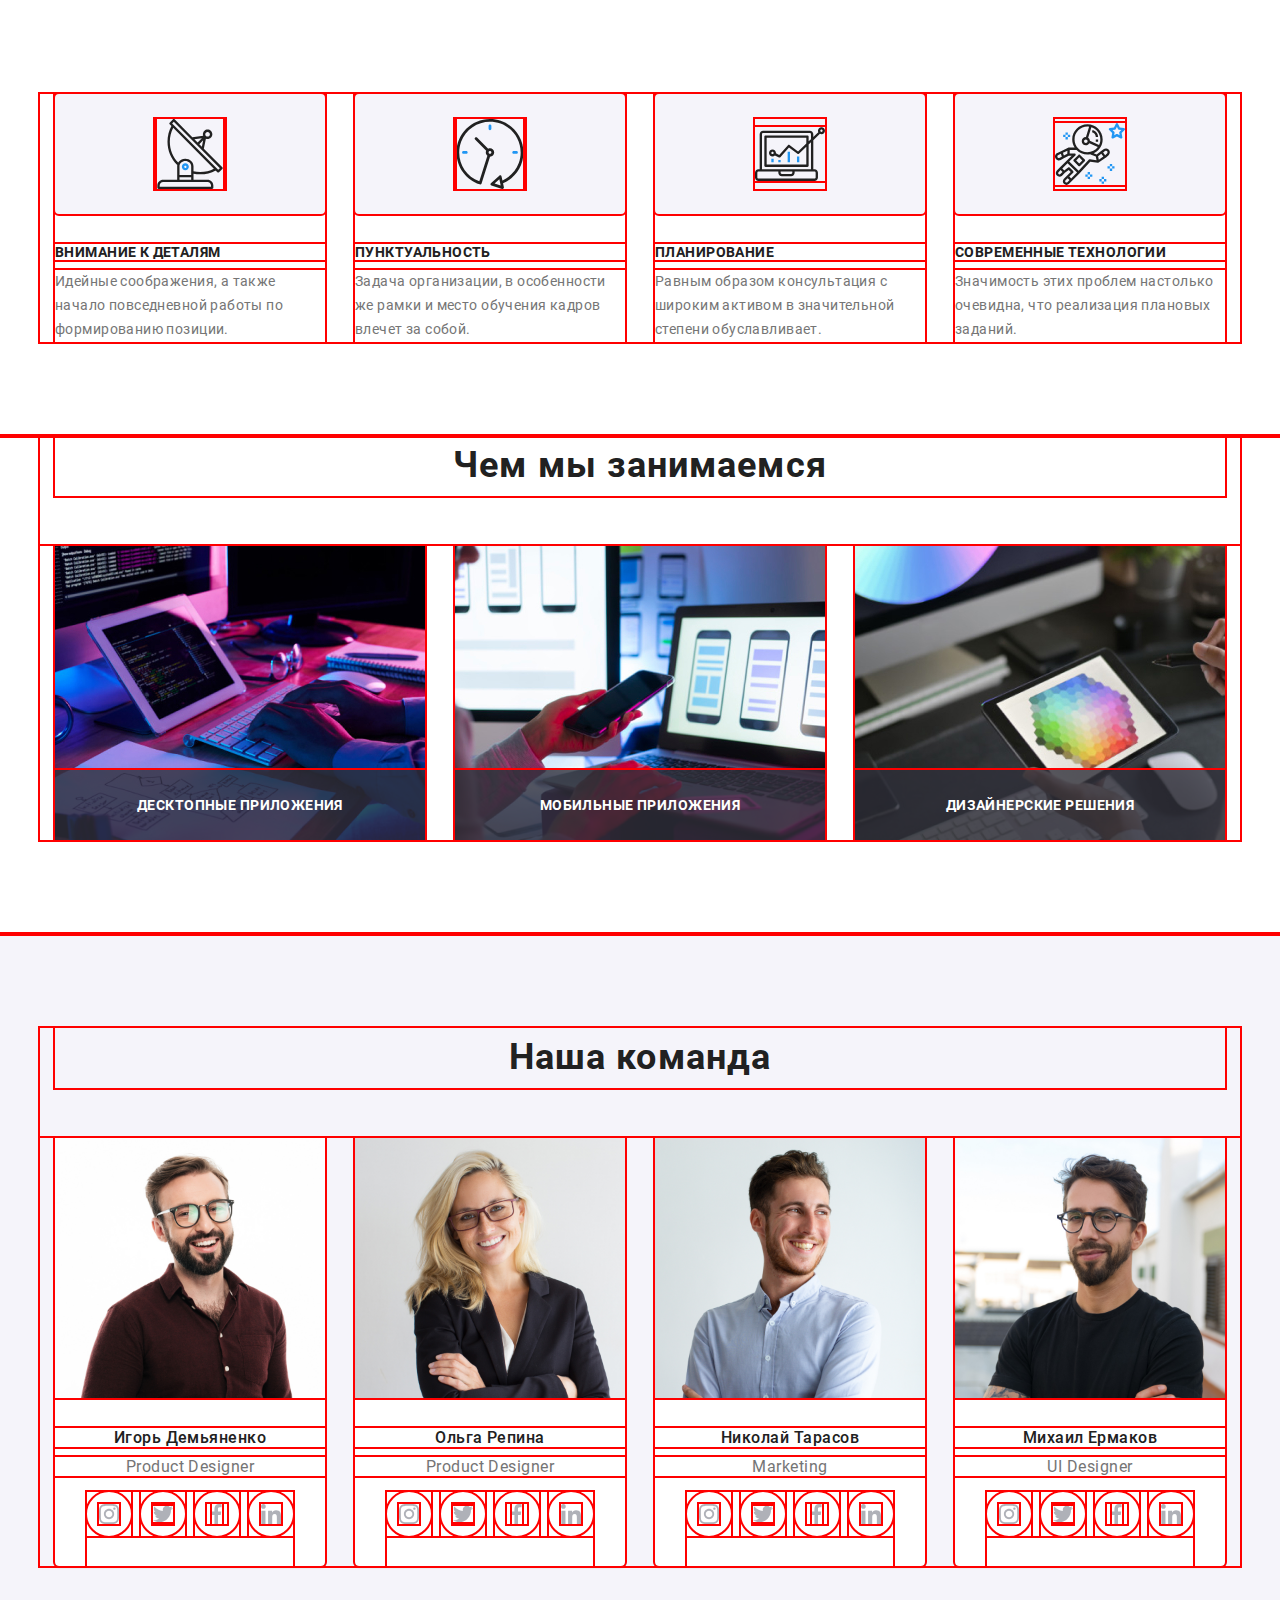
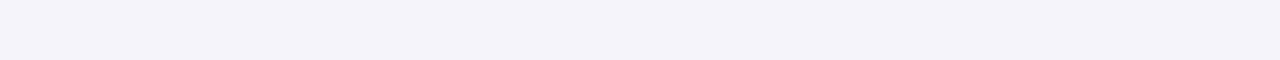
==== index.html @ 328d0f69 "Завершает секции team, special, work" ====
<!DOCTYPE html>
<html lang="ru">

<head>
    <meta charset="UTF-8">
    <meta name="viewport" content="width=device-width, initial-scale=1.0">
    <title>Студия</title>
    <link href="https://fonts.googleapis.com/css2?family=Raleway:wght@700&display=swap" rel="stylesheet">
    <link rel="stylesheet"
        href="https://cdnjs.cloudflare.com/ajax/libs/modern-normalize/1.0.0/modern-normalize.min.css">
    <link rel="stylesheet" href="./css/main.min.css">
</head>

<body>
    <!-- <header class="header">
        <div class="container header-container">
            <nav class="navigation">
                <a href="./index.html" class="logo"><span class="logo-accent">Web</span>Studio</a>
                <ul class="list menu">
                    <li class="menu-item"><a href="" class="link menu-link current">Студия</a></li>
                    <li class="menu-item"><a href="./portfolio.html" class="link menu-link">Портфолио</a></li>
                    <li class="menu-item"><a href="#contact" class="link menu-link">Контакты</a></li>
                </ul>
            </nav>

            <ul class="list contact-list">
                <li class="contact-item"><a href="mailto:info@devstudio.com" class="link mail-link"><svg
                            class="mail-icon">
                            <use href="./icons/sprite.svg#icon-e-mail"></use>
                        </svg>info@devstudio.com</a></li>
                <li class="contact-item"><a href="tel:+380961111111" class="link tel-link"><svg class="tel-icon">
                            <use href="./icons/sprite.svg#icon-tel"></use>
                        </svg>+38 096 111 11 11</a></li>
            </ul>
        </div>
    </header> -->

    <main>
        <!-- <section class="hero dark-bg ">
            <div class="container hero-content">
                <h1 class="title page-title">Эффективные решения для вашего бизнеса</h1>
                <button class="btn" data-modal-open>Заказать услугу</button>


            </div>
        </section> -->

        <section class="special-section">
            <div class="container">
                <h2 hidden>Особенности</h2>
                <ul class="list special-list">
                    <li class="special-item">
                        <div class="special-icons-link" href="" target="_blank" rel="noopener noreferer">
                            <svg class="special-icons-svg">
                                <use href="./icons/sprite.svg#icon-antenna"></use>
                            </svg>
                        </div>
                        <h3 class="title special-title">Внимание к деталям</h3>
                        <p>Идейные соображения, а также начало повседневной работы по формированию позиции.</p>
                    </li>
                    <li class="special-item">
                        <div class="special-icons-link" href="" target="_blank" rel="noopener noreferer">
                            <svg class="special-icons-svg">
                                <use href="./icons/sprite.svg#icon-clock"></use>
                            </svg>
                        </div>
                        <h3 class="title special-title">Пунктуальность</h3>
                        <p>Задача организации, в особенности же рамки и место обучения кадров влечет за собой.</p>
                    </li>
                    <li class="special-item">
                        <div class="special-icons-link" href="" target="_blank" rel="noopener noreferer">
                            <svg class="special-icons-svg">
                                <use href="./icons/sprite.svg#icon-diagram"></use>
                            </svg>
                        </div>
                        <h3 class="title special-title">Планирование</h3>
                        <p>Равным образом консультация с широким активом в значительной степени обуславливает.</p>
                    </li>
                    <li class="special-item">
                        <div class="special-icons-link" href="" target="_blank" rel="noopener noreferer">
                            <svg class="special-icons-svg">
                                <use href="./icons/sprite.svg#icon-astronaut"></use>
                            </svg>
                        </div>
                        <h3 class="title special-title">Современные технологии</h3>
                        <p>Значимость этих проблем настолько очевидна, что реализация плановых заданий.</p>
                    </li>
                </ul>
            </div>
        </section>
        <section class="section work-section no-padding">
            <div class="container">
                <h2 class="title section-title">Чем мы занимаемся</h2>
                <ul class="list work-list">

                    <li class="work-item">
                        <picture>
                            <source srcset="./img/img-1.jpg 1x, ./img/img-1@2x.jpg 2x" media="(min-width: 1200px)" />

                            <img src="./img/img-1.jpg" alt="" width="370">
                        </picture>

                        <div class="work-item-shadowbox">
                            <p class="work-item-shadowbox-title">Десктопные приложения</p>
                        </div>
                    </li>

                    <li class="work-item">
                        <picture>
                            <source srcset="./img/img-2.jpg 1x, ./img/img-2@2x.jpg 2x" media="(min-width: 1200px)" />

                            <img src="./img/img-2.jpg" alt="" width="370">
                        </picture>

                        <div class="work-item-shadowbox">
                            <p class="work-item-shadowbox-title">Мобильные приложения</p>
                        </div>
                    </li>
                    <li class="work-item">
                        <picture>
                            <source srcset="./img/img-3.jpg 1x, ./img/img-3@2x.jpg 2x" media="(min-width: 1200px)" />

                            <img src="./img/img-3.jpg" alt="" width="370">
                        </picture>
                        <div class="work-item-shadowbox">
                            <p class="work-item-shadowbox-title">Дизайнерские решения</p>
                        </div>
                    </li>
                </ul>
            </div>
        </section>

        <section class="team-section">
            <div class="container">
                <h2 class="title section-title">Наша команда</h2>
                <ul class="list team-list">
                    <li class="team-item">
                        <a href="">
                            <picture class="team-gallery">
                                <source srcset="./img/img-4.jpg 1x, ./img/img-4@2x.jpg 2x"
                                    media="(min-width: 1200px)" />
                                <source srcset="./img/tablet/img-4-tablet.jpg 1x, ./img/tablet/img-4-tablet@2x.jpg 2x"
                                    media="(min-width: 768px)" />
                                <source srcset="./img/mobile/img-4-mobile.jpg 1x, ./img/mobile/img-4-mobile@2x.jpg 2x"
                                    media="(min-width: 480px)" />
                                <img src="./img/img-4.jpg" alt="">
                            </picture>

                        </a>
                        <h3 class="item-title">Игорь Демьяненко</h3>
                        <p class="team-position" lang="en">Product Designer</p>
                        <div class="social-icons-block">
                            <ul class="list social-icons">
                                <li class="social-icons-item">
                                    <a class="social-icons-link" href="https://instagram.com/" target="_blank"
                                        rel="noopener noreferer" aria-label="Instagram">
                                        <svg class="social-icons-svg">
                                            <use href="./icons/sprite.svg#icon-instagram"></use>
                                        </svg>
                                    </a>
                                </li>
                                <li class="social-icons-item">
                                    <a class="social-icons-link" href="https://twitter.com/" target="_blank"
                                        rel="noopener noreferer" aria-label="Twitter">
                                        <svg class="social-icons-svg">
                                            <use href="./icons/sprite.svg#icon-twitter"></use>
                                        </svg>
                                    </a>
                                </li>
                                <li class="social-icons-item">
                                    <a class="social-icons-link" href="https://facebook.com/" target="_blank"
                                        rel="noopener noreferer" aria-label="Facebook">
                                        <svg class="social-icons-svg">
                                            <use href="./icons/sprite.svg#icon-vector"></use>
                                        </svg>
                                    </a>
                                </li>
                                <li class="social-icons-item">
                                    <a class="social-icons-link" href="https://linkedin.com/" target="_blank"
                                        rel="noopener noreferer" aria-label="Linkedin">
                                        <svg class="social-icons-svg">
                                            <use href="./icons/sprite.svg#icon-linkedin"></use>
                                        </svg>
                                    </a>
                                </li>
                            </ul>
                        </div>
                    </li>


                    <li class="team-item">
                        <a href="">
                            <picture class="team-gallery">
                                <source srcset="./img/img-5.jpg 1x, ./img/img-5@2x.jpg 2x"
                                    media="(min-width: 1200px)" />
                                <source srcset="./img/tablet/img-5-tablet.jpg 1x, ./img/tablet/img-5-tablet@2x.jpg 2x"
                                    media="(min-width: 768px)" />
                                <source srcset="./img/mobile/img-5-mobile.jpg 1x, ./img/mobile/img-5-mobile@2x.jpg 2x"
                                    media="(min-width: 480px)" />
                                <img src="./img/img-5.jpg" alt="">
                            </picture>
                        </a>
                        <h3 class="item-title">Ольга Репина</h3>
                        <p class="team-position" lang="en">Product Designer</p>
                        <div class="social-icons-block">
                            <ul class="list social-icons">
                                <li class="social-icons-item">
                                    <a class="social-icons-link" href="https://instagram.com/" target="_blank"
                                        rel="noopener noreferer" aria-label="Instagram">
                                        <svg class="social-icons-svg">
                                            <use href="./icons/sprite.svg#icon-instagram"></use>
                                        </svg>
                                    </a>
                                </li>
                                <li class="social-icons-item">
                                    <a class="social-icons-link" href="https://twitter.com/" target="_blank"
                                        rel="noopener noreferer" aria-label="Twitter">
                                        <svg class="social-icons-svg">
                                            <use href="./icons/sprite.svg#icon-twitter"></use>
                                        </svg>
                                    </a>
                                </li>
                                <li class="social-icons-item">
                                    <a class="social-icons-link" href="https://facebook.com/" target="_blank"
                                        rel="noopener noreferer" aria-label="Facebook">
                                        <svg class="social-icons-svg">
                                            <use href="./icons/sprite.svg#icon-vector"></use>
                                        </svg>
                                    </a>
                                </li>
                                <li class="social-icons-item">
                                    <a class="social-icons-link" href="https://linkedin.com/" target="_blank"
                                        rel="noopener noreferer" aria-label="Linkedin">
                                        <svg class="social-icons-svg">
                                            <use href="./icons/sprite.svg#icon-linkedin"></use>
                                        </svg>
                                    </a>
                                </li>
                            </ul>
                        </div>
                    </li>
                    <li class="team-item">
                        <a href="">
                            <picture class="team-gallery">
                                <source srcset="./img/img-6.jpg 1x, ./img/img-6@2x.jpg 2x"
                                    media="(min-width: 1200px)" />
                                <source srcset="./img/tablet/img-6-tablet.jpg 1x, ./img/tablet/img-6-tablet@2x.jpg 2x"
                                    media="(min-width: 768px)" />
                                <source srcset="./img/mobile/img-6-mobile.jpg 1x, ./img/mobile/img-6-mobile@2x.jpg 2x"
                                    media="(min-width: 480px)" />
                                <img src="./img/img-6.jpg" alt="">
                            </picture>
                        </a>
                        <h3 class="item-title">Николай Тарасов</h3>
                        <p class="team-position" lang="en">Marketing</p>
                        <div class="social-icons-block">
                            <ul class="list social-icons">
                                <li class="social-icons-item">
                                    <a class="social-icons-link" href="https://instagram.com/" target="_blank"
                                        rel="noopener noreferer" aria-label="Instagram">
                                        <svg class="social-icons-svg">
                                            <use href="./icons/sprite.svg#icon-instagram"></use>
                                        </svg>
                                    </a>
                                </li>
                                <li class="social-icons-item">
                                    <a class="social-icons-link" href="https://twitter.com/" target="_blank"
                                        rel="noopener noreferer" aria-label="Twitter">
                                        <svg class="social-icons-svg">
                                            <use href="./icons/sprite.svg#icon-twitter"></use>
                                        </svg>
                                    </a>
                                </li>
                                <li class="social-icons-item">
                                    <a class="social-icons-link" href="https://facebook.com/" target="_blank"
                                        rel="noopener noreferer" aria-label="Facebook">
                                        <svg class="social-icons-svg">
                                            <use href="./icons/sprite.svg#icon-vector"></use>
                                        </svg>
                                    </a>
                                </li>
                                <li class="social-icons-item">
                                    <a class="social-icons-link" href="https://linkedin.com/" target="_blank"
                                        rel="noopener noreferer" aria-label="Linkedin">
                                        <svg class="social-icons-svg">
                                            <use href="./icons/sprite.svg#icon-linkedin"></use>
                                        </svg>
                                    </a>
                                </li>
                            </ul>
                        </div>
                    </li>
                    <li class="team-item">
                        <a href="">
                            <picture class="team-gallery">
                                <source srcset="./img/img-7.jpg 1x, ./img/img-7@2x.jpg 2x"
                                    media="(min-width: 1200px)" />
                                <source srcset="./img/tablet/img-7-tablet.jpg 1x, ./img/tablet/img-7-tablet@2x.jpg 2x"
                                    media="(min-width: 768px)" />
                                <source srcset="./img/mobile/img-7-mobile.jpg 1x, ./img/mobile/img-7-mobile@2x.jpg 2x"
                                    media="(min-width: 480px)" />
                                <img src="./img/img-7.jpg" alt="">
                            </picture>
                        </a>
                        <h3 class="item-title">Михаил Ермаков</h3>
                        <p class="team-position" lang="en">UI Designer</p>
                        <div class="social-icons-block">
                            <ul class="list social-icons">
                                <li class="social-icons-item">
                                    <a class="social-icons-link" href="https://instagram.com/" target="_blank"
                                        rel="noopener noreferer" aria-label="Instagram">
                                        <svg class="social-icons-svg">
                                            <use href="./icons/sprite.svg#icon-instagram"></use>
                                        </svg>
                                    </a>
                                </li>
                                <li class="social-icons-item">
                                    <a class="social-icons-link" href="https://twitter.com/" target="_blank"
                                        rel="noopener noreferer" aria-label="Twitter">
                                        <svg class="social-icons-svg">
                                            <use href="./icons/sprite.svg#icon-twitter"></use>
                                        </svg>
                                    </a>
                                </li>
                                <li class="social-icons-item">
                                    <a class="social-icons-link" href="https://facebook.com/" target="_blank"
                                        rel="noopener noreferer" aria-label="Facebook">
                                        <svg class="social-icons-svg">
                                            <use href="./icons/sprite.svg#icon-vector"></use>
                                        </svg>
                                    </a>
                                </li>
                                <li class="social-icons-item">
                                    <a class="social-icons-link" href="https://linkedin.com/" target="_blank"
                                        rel="noopener noreferer" aria-label="Linkedin">
                                        <svg class="social-icons-svg">
                                            <use href="./icons/sprite.svg#icon-linkedin"></use>
                                        </svg>
                                    </a>
                                </li>
                            </ul>
                        </div>
                    </li>
                </ul>
            </div>
        </section>
        <!-- <section class="clients">
            <div class="container">
                <h2 class="title section-title">Постоянные клиенты</h2>
                <ul class="list clients-list">
                    <li class="clients-item">
                        <a class="clients-icons-link" href="" target="_blank" rel="noopener noreferer">
                            <svg class="clients-icons-svg" width="44px" hight="49px">
                                <use href="./icons/sprite.svg#icon-yaco"></use>
                            </svg>
                        </a>

                    </li>
                    <li class="clients-item">
                        <a class="clients-icons-link" href="" target="_blank" rel="noopener noreferer">
                            <svg class="clients-icons-svg" width="40px" hight="52px">
                                <use href="./icons/sprite.svg#icon-companytagline"></use>
                            </svg>
                        </a>
                    </li>
                    <li class="clients-item">
                        <a class="clients-icons-link" href="" target="_blank" rel="noopener noreferer">
                            <svg class="clients-icons-svg" width="41px" hight="42px">
                                <use href="./icons/sprite.svg#icon-company"></use>
                            </svg></a>
                    </li>
                    <li class="clients-item">
                        <a class="clients-icons-link" href="" target="_blank" rel="noopener noreferer">
                            <svg class="clients-icons-svg" width="80px" hight="42px">
                                <use href="./icons/sprite.svg#icon-foster"></use>
                            </svg></a>`
                    </li>
                    <li class="clients-item">
                        <a class="clients-icons-link" href="" target="_blank" rel="noopener noreferer">
                            <svg class="clients-icons-svg" width="59px" hight="47px">
                                <use href="./icons/sprite.svg#icon-brand"></use>
                            </svg></a>`
                    </li>
                    <li class="clients-item">
                        <a class="clients-icons-link" href="" target="_blank" rel="noopener noreferer">
                            <svg class="clients-icons-svg" width="88px" hight="45px">
                                <use href="./icons/sprite.svg#icon-tagline"></use>
                            </svg></a>`
                    </li>
                </ul>
            </div>
        </section> -->
    </main>
    <!-- <footer class="dark-bg footer">
        <div class="container footer-container">
            <div class="footer-widget">
                <a href="./index.html" class="logo footer-logo"><span class="logo-accent">Web</span>Studio</a>
                <address id="contact">
                    <p class="address">г. Киев, пр-т Леси Украинки, 26</p>
                    <ul class="list footer-contact">
                        <li class="footer-contact-item"><a href="mailto:info@devstudio.com"
                                class="link mail-link">info@devstudio.com</a>
                        </li>
                        <li class="footer-contact-item"><a href="tel:+380961111111" class="link tel-link">+38 096 111 11
                                11</a>
                        </li>
                    </ul>

                </address>
            </div>
            <div class="footer-widget">
                <b class="join">присоединяйтесь</b>
                <ul class="list social-icons-footer">
                    <li class="social-icons-item">
                        <a class="social-icons-link-footer" href="https://instagram.com/" target="_blank"
                            rel="noopener noreferer" aria-label="Instagram">
                            <svg class="social-icons-svg-footer">
                                <use href="./icons/sprite.svg#icon-instagram"></use>
                            </svg>
                        </a>
                    </li>
                    <li class="social-icons-item">
                        <a class="social-icons-link-footer" href="https://twitter.com/" target="_blank"
                            rel="noopener noreferer" aria-label="Twitter">
                            <svg class="social-icons-svg-footer">
                                <use href="./icons/sprite.svg#icon-twitter"></use>
                            </svg>
                        </a>
                    </li>
                    <li class="social-icons-item">
                        <a class="social-icons-link-footer" href="https://facebook.com/" target="_blank"
                            rel="noopener noreferer" aria-label="Facebook">
                            <svg class="social-icons-svg-footer">
                                <use href="./icons/sprite.svg#icon-vector"></use>
                            </svg>
                        </a>
                    </li>
                    <li class="social-icons-item">
                        <a class="social-icons-link-footer" href="https://linkedin.com/" target="_blank"
                            rel="noopener noreferer" aria-label="Linkedin">
                            <svg class="social-icons-svg-footer">
                                <use href="./icons/sprite.svg#icon-linkedin"></use>
                            </svg>
                        </a>
                    </li>
                </ul>

            </div>
            <div class="footer-widget">

                <b class="join">ПОДПИШИТЕСЬ НА РАССЫЛКУ</b>

                <div class="wrap-form">
                    <form action="#" class="form-footer">
                        <input type="email" name="email" placeholder="E-mail" id="" class="input-footer">
                    </form>
                    <button class="button-footer">Подписаться
                    </button>
                </div>

            </div>
        </div>
    </footer> -->
    <!-- <div class="backdrop is-hidden" data-modal>
        <div class="modal-box">

            <button class="btn-close" data-modal-close>
                <svg class="modal-icon-svg">
                    <use href="./icons/sprite.svg#icon-close-black-18dp"></use>
                </svg>
            </button>

            <h3 class="modal-title">Оставьте свои данные, мы вам перезвоним</h3>
            <form action="">
                <div class="modal-input-group">
                    <label for="input-name">Имя</label>
                    <input id="input-name" name="name" type="text">
                    <div class="modal-input-ico">
                        <svg width="12" height="12">
                            <use href="./icons/sprite.svg#icon-user"></use>
                        </svg>
                    </div>
                </div>
                <div class="modal-input-group">
                    <label for="input-phone">Телефон</label>
                    <input id="input-phone" name="phone" type="text">
                    <div class="modal-input-ico">
                        <svg width="14" height="13">
                            <use href="./icons/sprite.svg#icon-phone"></use>
                        </svg>
                    </div>
                </div>
                <div class="modal-input-group">
                    <label for="input-mail">Почта</label>
                    <input id="input-mail" name="mail" type="text">
                    <div class="modal-input-ico">
                        <svg width="16" height="12">
                            <use href="./icons/sprite.svg#icon-email"></use>
                        </svg>
                    </div>
                </div>
                <div class="modal-input-group">
                    <label for="input-comment">Комментарий</label>
                    <textarea id="input-comment" name="comment" placeholder="Введите текст"></textarea>
                </div>

                <div class="modal-agree">
                    <input id="input-agree" name="agree" type="checkbox">
                    <label for="input-agree">Соглашаюсь с рассылкой и принимаю <a href="">Условия договора</a></label>
                </div>
                <button class="modal-btn-send">Отправить</button>
            </form>

        </div>
    </div> -->
    <script src="./js/modal.js"></script>
</body>

</html>
---- css/main.min.css ----
@font-face{font-family:"Roboto";font-style:normal;font-weight:400;src:url("../fonts/Roboto/roboto-v20-latin_cyrillic-regular.eot");src:local("Roboto"),local("Roboto-Regular"),url("../fonts/Roboto/roboto-v20-latin_cyrillic-regular.eot?#iefix") format("embedded-opentype"),url("../fonts/Roboto/roboto-v20-latin_cyrillic-regular.woff2") format("woff2"),url("../fonts/Roboto/roboto-v20-latin_cyrillic-regular.woff") format("woff"),url("../fonts/Roboto/roboto-v20-latin_cyrillic-regular.ttf") format("truetype"),url("../fonts/Roboto/roboto-v20-latin_cyrillic-regular.svg#Roboto") format("svg")}@font-face{font-family:"Roboto";font-style:normal;font-weight:500;src:url("../fonts/Roboto/roboto-v20-latin_cyrillic-500.eot");src:local("Roboto Medium"),local("Roboto-Medium"),url("../fonts/Roboto/roboto-v20-latin_cyrillic-500.eot?#iefix") format("embedded-opentype"),url("../fonts/Roboto/roboto-v20-latin_cyrillic-500.woff2") format("woff2"),url("../fonts/Roboto/roboto-v20-latin_cyrillic-500.woff") format("woff"),url("../fonts/Roboto/roboto-v20-latin_cyrillic-500.ttf") format("truetype"),url("../fonts/Roboto/roboto-v20-latin_cyrillic-500.svg#Roboto") format("svg")}@font-face{font-family:"Roboto";font-style:normal;font-weight:700;src:url("../fonts/Roboto/roboto-v20-latin_cyrillic-700.eot");src:local("Roboto Bold"),local("Roboto-Bold"),url("../fonts/Roboto/roboto-v20-latin_cyrillic-700.eot?#iefix") format("embedded-opentype"),url("../fonts/Roboto/roboto-v20-latin_cyrillic-700.woff2") format("woff2"),url("../fonts/Roboto/roboto-v20-latin_cyrillic-700.woff") format("woff"),url("../fonts/Roboto/roboto-v20-latin_cyrillic-700.ttf") format("truetype"),url("../fonts/Roboto/roboto-v20-latin_cyrillic-700.svg#Roboto") format("svg")}@font-face{font-family:"Roboto";font-style:normal;font-weight:900;src:url("../fonts/Roboto/roboto-v20-latin_cyrillic-900.eot");src:local("Roboto Black"),local("Roboto-Black"),url("../fonts/Roboto/roboto-v20-latin_cyrillic-900.eot?#iefix") format("embedded-opentype"),url("../fonts/Roboto/roboto-v20-latin_cyrillic-900.woff2") format("woff2"),url("../fonts/Roboto/roboto-v20-latin_cyrillic-900.woff") format("woff"),url("../fonts/Roboto/roboto-v20-latin_cyrillic-900.ttf") format("truetype"),url("../fonts/Roboto/roboto-v20-latin_cyrillic-900.svg#Roboto") format("svg")}html{box-sizing:border-box}*,::before,::after{box-sizing:inherit;outline:2px solid red}body{font-family:"Roboto", sans-serif;font-size:14px;font-weight:400;line-height:1.714;letter-spacing:.03em;color:#757575}h1,h2,h3,p{margin-top:0;margin-bottom:0}img{display:block;max-width:100%;height:auto}address{font-style:normal}.container{width:100%;padding-left:15px;padding-right:15px;margin-left:auto;margin-right:auto}@media (min-width: 480px){.container{width:480px}}@media (min-width: 768px){.container{width:768px}}@media (min-width: 1200px){.container{width:1200px}}.title{font-family:inherit;color:#212121}.page-title{margin-bottom:30px;font-size:44px;font-weight:900;line-height:1.363;letter-spacing:.06em;text-transform:uppercase}.item-title{margin-bottom:10px;font-size:16px;font-weight:500;line-height:1.187;letter-spacing:.03em;color:#212121}.list{list-style:none;padding:0;margin:0}.link{color:inherit;text-decoration:none}.link:hover,.link:focus{transition:cubic-bezier(0.4, 0, 0.2, 1);transition-duration:250ms;color:#2196f3}.btn{display:inline-block;background-color:#2196f3;border-radius:4px;padding:10px 34px;min-width:200px;text-align:center;border:1px solid transparent;font-family:inherit;font-size:16px;font-weight:700;line-height:1.875;letter-spacing:.06em;align-items:center;color:#212121}.menu{display:flex;margin-left:93px}.menu-item:not(:last-child){margin-right:50px}.menu-link{display:block;padding-top:32px;padding-bottom:32px;font-size:14px;font-weight:500;line-height:1.142;letter-spacing:.02em;color:#212121}.current{color:#2196f3;position:relative}.current::after{content:"";display:block;width:100%;height:4px;border-radius:2px;background-color:#2196f3;position:absolute;margin-left:auto;margin-right:auto;bottom:0}.logo{font-family:"Raleway", sans-serif;font-size:26px;font-weight:700;line-height:1.192;letter-spacing:.03em;color:#212121;text-decoration:none}.logo-accent{color:#2196f3}.social-icons{display:flex;justify-content:center}.social-icons-block{margin-right:122px;margin-left:122px;padding-bottom:24px}@media (min-width: 768px){.social-icons-block{margin-right:74px;margin-left:74px}}@media (min-width: 1200px){.social-icons-block{margin-right:32px;margin-left:32px;padding-bottom:30px}}.social-icons-item:not(:last-child){margin-right:10px}.social-icons-link{display:flex;justify-content:center;align-items:center;width:44px;height:44px;background-color:#fff;border-radius:50%}.social-icons-svg{width:20px;height:20px;fill:#afb1b8}.social-icons-link:hover,.social-icons-link:focus{transition:cubic-bezier(0.4, 0, 0.2, 1);transition-duration:250ms;background-color:#2196f3}.social-icons-link:hover .social-icons-svg,.social-icons-link:focus .social-icons-svg{transition:cubic-bezier(0.4, 0, 0.2, 1);transition-duration:250ms;fill:#fff}.contact-list{display:flex}.contact-item:not(:last-child){margin-right:50px}.mail-link,.tel-link{font-size:14px;font-weight:500;line-height:1.142;letter-spacing:.02em}.mail-icon{display:inline-flex;justify-content:center;align-items:center;margin-right:10px;margin-top:auto;margin-bottom:auto;width:16px;height:12px;fill:#757575}.tel-icon{display:inline-flex;justify-content:center;align-items:center;margin-right:10px;margin-top:auto;margin-bottom:auto;width:10px;height:16px;fill:#757575}.contact-item:hover,.contact-item:focus{transition:cubic-bezier(0.4, 0, 0.2, 1);transition-duration:250ms;fill:#2196f3}.contact-item:hover .mail-icon,.contact-item:focus .mail-icon{transition:cubic-bezier(0.4, 0, 0.2, 1);transition-duration:250ms;fill:#2196f3}.contact-item:hover .tel-icon,.contact-item:focus .tel-icon{transition:cubic-bezier(0.4, 0, 0.2, 1);transition-duration:250ms;fill:#2196f3}section{padding-top:60px;padding-bottom:60px}@media (min-width: 1200px){section{padding-top:94px;padding-bottom:94px}}.section.no-padding{padding-top:0}.section-title{margin-bottom:30px;font-size:28px;font-weight:700;line-height:1.178;letter-spacing:.03em;text-align:center}@media (min-width: 1200px){.section-title{margin-bottom:50px;font-size:36px;font-weight:700;line-height:1.666;letter-spacing:.03em;text-align:center}}.header-container{display:flex;justify-content:flex-start;align-items:center}.navigation{display:flex;align-items:center;margin-right:auto}.hero{padding-top:200px;padding-bottom:200px;background-image:linear-gradient(to right, rgba(47,48,58,0.4), rgba(47,48,58,0.4)),url(../img/hero.jpg);background-repeat:no-repeat;background-size:cover;background-position:center}.hero-content{max-width:696px;text-align:center}@media screen and (max-width: 1199px) and (min-width: 768px){.special-list{display:flex;flex-wrap:wrap;margin-right:-30px;margin-top:-30px}}@media (min-width: 1200px){.special-list{display:flex;justify-content:center}}@media screen and (max-width: 1199px){.special-item:not(:last-child){margin-bottom:30px}}@media (min-width: 1200px){.special-item:not(:last-child){margin-right:30px}}@media screen and (max-width: 1199px) and (min-width: 768px){.special-item{width:calc((100% - 60px) / 2);margin-right:30px;margin-bottom:30px}.special-item:nth-child(2n){margin-right:0}.special-item:nth-last-child(-n+2){margin-bottom:0}}@media (min-width: 1200px){.special-item{width:270px}}.special-title{margin-bottom:10px;font-size:14px;font-weight:700;line-height:1.142;letter-spacing:.03em;text-transform:uppercase}@media (max-width: 767px){.special-title{text-align:center}}.special-icons-link{display:inline-flex;justify-content:center;align-items:center;width:100%;height:120px;border-radius:4px;border:1px solid transparent;background-color:#f5f4fa;margin-bottom:30px}@media (min-width: 1200px){.special-icons-link{display:flex;justify-content:center;align-items:center;width:270px}}.special-icons-svg{width:70px;height:70px;fill:#afb1b8}@media (min-width: 1200px){.special-icons-svg{width:70px;height:70px}}.work-section{display:none}@media (min-width: 1200px){.work-section{display:block}}.work-list{display:flex;margin-right:-15px;margin-left:-15px}.work-item{flex-basis:calc((100% - 15px) / 3);margin-right:15px;margin-left:15px;position:relative}.work-item-shadowbox{position:absolute;bottom:0;left:0;width:370px;height:70px;background-color:rgba(47,48,58,0.8);display:flex;justify-content:center;align-items:center}.work-item-shadowbox-title{position:absolute;left:0;bottom:0;width:100%;font-size:14px;font-weight:700;line-height:1.142;letter-spacing:.03em;text-transform:uppercase;text-align:center;color:#fff;margin:0;padding:0;padding-top:27px;padding-bottom:27px}.team-section{background-color:#f5f4fa}@media screen and (max-width: 1199px) and (min-width: 768px){.team-list{display:flex;flex-wrap:wrap;margin-right:-30px;margin-top:-30px}}@media (min-width: 1200px){.team-list{display:flex;margin-right:-15px;margin-left:-15px}}.team-item{text-align:center;background-color:#fff;box-shadow:0px 1px 3px rgba(0,0,0,0.12),0px 1px 1px rgba(0,0,0,0.14),0px 2px 1px rgba(0,0,0,0.2);border-radius:0px 0px 4px 4px}@media screen and (max-width: 1199px) and (min-width: 768px){.team-item{width:calc((100% - 60px) / 2);margin-right:30px;margin-bottom:30px}}@media (min-width: 1200px){.team-item{flex-basis:calc((100% - 15px) / 4);margin-right:15px;margin-left:15px}.team-item .team-item:not(:last-child){margin-bottom:30px}}@media screen and (max-width: 1199px) and (min-width: 768px){.team-item:nth-child(n+3){margin-bottom:0}}.team-gallery{display:block;text-align:center;width:100%;margin-bottom:30px}.team-position{margin-bottom:16px;font-size:16px;font-weight:400;line-height:1.187;letter-spacing:.03em;color:#757575}.clients-list{display:flex;flex-wrap:wrap;margin-right:-30px;margin-top:-30px}.clients-icons-link{display:flex;justify-content:center;align-items:center;width:170px;height:90px;background-color:#fff;border:1px solid #afb1b8}.clients-item{flex-basis:calc(100% / 6 - 30px);margin-right:30px;margin-top:30px}.clients-icons-svg{fill:#afb1b8}.clients-icons-link:hover,.clients-icons-link:focus{transition:cubic-bezier(0.4, 0, 0.2, 1);transition-duration:250ms;border:1px solid #2196f3}.clients-icons-link:hover .clients-icons-svg,.clients-icons-link:focus .clients-icons-svg{transition:cubic-bezier(0.4, 0, 0.2, 1);transition-duration:250ms;fill:#2196f3}.footer{padding-top:60px;padding-bottom:60px}.footer-container{display:flex;align-items:baseline;justify-content:space-between}.footer-widget{width:calc((50% - 45px) / 2)}.footer-widget:last-child{width:calc(50% - 15px)}.footer-logo{display:block;margin-bottom:20px}.address{margin:0;margin-bottom:9px}.footer-contact .footer-contact-item:not(:last-child){margin-bottom:9px}.join{display:block;margin-bottom:20px;font-size:14px;font-weight:700;line-height:1.142;letter-spacing:.03em;text-transform:uppercase;color:#fff}.social-icons-footer{display:flex}.social-icons-link-footer{display:flex;justify-content:center;align-items:center;width:44px;height:44px;background:rgba(255,255,255,0.1);border-radius:50%}.social-icons-link-footer:hover,.social-icons-link-footer:focus{transition:cubic-bezier(0.4, 0, 0.2, 1);transition-duration:250ms;background-color:#2196f3}.social-icons-svg-footer{width:20px;height:20px;fill:#fff}.dark-bg{background-color:#2f303a;color:#fff}.dark-bg .page-title,.dark-bg .btn,.dark-bg .logo{color:#fff}.dark-bg .mail-link,.dark-bg .tel-link{font-weight:400;color:rgba(255,255,255,0.6)}.wrap-form{display:flex;align-items:center}.form-footer{display:block;margin-right:12px}.input-footer{width:358px;height:50px;border:1px solid rgba(255,255,255,0.3);background-color:#2f303a;border-radius:4px;padding-left:16px;color:rgba(255,255,255,0.6);outline:none}.button-footer{display:inline-flex;align-items:center;cursor:pointer;height:50px;padding-left:30px;padding-right:30px;background:#2196f3;border:0;box-shadow:0px 4px 4px rgba(0,0,0,0.15);border-radius:4px;color:#fff;font-size:16px;font-weight:700;line-height:1.875;letter-spacing:.006em;text-align:center;outline:none}.button-footer::after{content:"";display:inline-block;width:24px;height:24px;margin-left:10px;margin-right:0;background-image:url(../icons/gitignore.svg);background-size:contain;background-repeat:no-repeat}.backdrop{position:fixed;top:0;left:0;right:0;bottom:0;width:100%;height:100%;z-index:70;background-color:rgba(0,0,0,0.2);opacity:1;transition:all 250ms cubic-bezier(0.4, 0, 0.2, 1)}.backdrop.is-hidden{visibility:hidden;opacity:0;pointer-events:none}.backdrop.is-hidden .modal-box{transform:translate(-50%, 0) scale(0.2, 0.25)}.modal-box{position:relative;top:50%;left:50%;width:528px;height:581px;padding:40px;border-radius:4px;transform:translate(-50%, -50%);background-color:#fff;z-index:50;box-shadow:0px 1px 3px rgba(0,0,0,0.12),0px 1px 1px rgba(0,0,0,0.14),0px 2px 1px rgba(0,0,0,0.2);transform:translate(-50%, -50%) scale(1, 1);transition:all 250ms cubic-bezier(0.4, 0, 0.2, 1)}.btn-close{display:flex;justify-content:center;align-items:center;position:absolute;top:8px;right:8px;width:30px;height:30px;border:1px solid rgba(0,0,0,0.1);box-sizing:border-box;background-color:#fff;border-radius:50%;padding:0;align-items:center}.modal-icon-svg{width:18px;height:18px;transition:all 250ms cubic-bezier(0.4, 0, 0.2, 1)}.btn-close:hover .modal-icon-svg,.btn-close:focus s.modal-icon-svgvg{fill:#2196f3}.modal-title{margin-top:0;margin-bottom:12px;color:#212121;font-size:20px;font-weight:700;line-height:1.15;letter-spacing:.03em;text-align:center}.modal-input-group{position:relative;margin-bottom:10px}.modal-input-group label{display:block;color:#757575;font-size:12px;font-weight:400;line-height:1.15;letter-spacing:.01em}.modal-input-group input,.modal-input-group textarea{width:100%;border:1px solid rgba(33,33,33,0.2);border-radius:4px;color:rgba(117,117,117,0.5);transition:all 250ms cubic-bezier(0.4, 0, 0.2, 1)}.modal-input-group input{height:40px;padding-left:42px}.modal-input-group textarea{min-width:100%;max-width:100%;min-height:120px;padding:12px 16px;color:rgba(117,117,117,0.5);font-size:14px;font-weight:400;line-height:1.142;letter-spacing:.01em;resize:none}.modal-input-group input:hover,.modal-input-group input:focus,.modal-input-group textarea:hover,.modal-input-group textarea:focus{outline:#2196f3 auto 1px;border:1px solid #2196f3}.modal-input-group input:hover+.modal-input-ico svg,.modal-input-group input:focus+.modal-input-ico svg{fill:#2196f3}.modal-input-group textarea::placeholder{color:rgba(117,117,117,0.5);font-size:14px;font-weight:400;line-height:1.142;letter-spacing:.01em}.modal-input-ico{position:absolute;top:25px;left:15px;display:flex;justify-content:center;align-items:center;width:18px;height:18px}.modal-input-ico svg{transition:cubic-bezier(0.4, 0, 0.2, 1);transition-duration:250ms}.modal-agree{display:flex;justify-content:center;align-items:center;margin-bottom:30px;color:#757575;font-size:14px;font-weight:400;line-height:1.71;letter-spacing:.03em}.modal-agree a{color:#2196f3;text-decoration:underline}.modal-agree input[type="checkbox"]{opacity:0;position:absolute;width:1px;height:1px;margin:-1px;border:0;padding:0;clip:rect(0 0 0 0);overflow:hidden}.modal-agree label{display:flex;justify-content:center;align-items:center}.modal-agree label::before{content:"";width:16px;height:15px;margin-right:10px}.modal-agree input[type="checkbox"]+label::before{background:url("../icons/checked.svg")}.modal-agree input[type="checkbox"]:checked+label::before{background-image:url("../icons/checkedbox.svg");background-color:#2196f3;border-radius:2px;background-position:center;background-repeat:no-repeat}.modal-btn-send{display:block;width:200px;margin:0 auto;padding:10px 0;background:#2196f3;border:1px solid transparent;box-shadow:0px 4px 4px rgba(0,0,0,0.15);border-radius:4px;font-size:16px;font-weight:700;line-height:1.875;letter-spacing:.06em;color:#ffffff;transition:cubic-bezier(0.4, 0, 0.2, 1);transition-duration:250ms}.modal-btn-send:hover,.modal-btn-send:focus{background:#188ce8;outline:none;filter:drop-shadow(0px 4px 4px rgba(0,0,0,0.25))}
/*# sourceMappingURL=main.min.css.map */
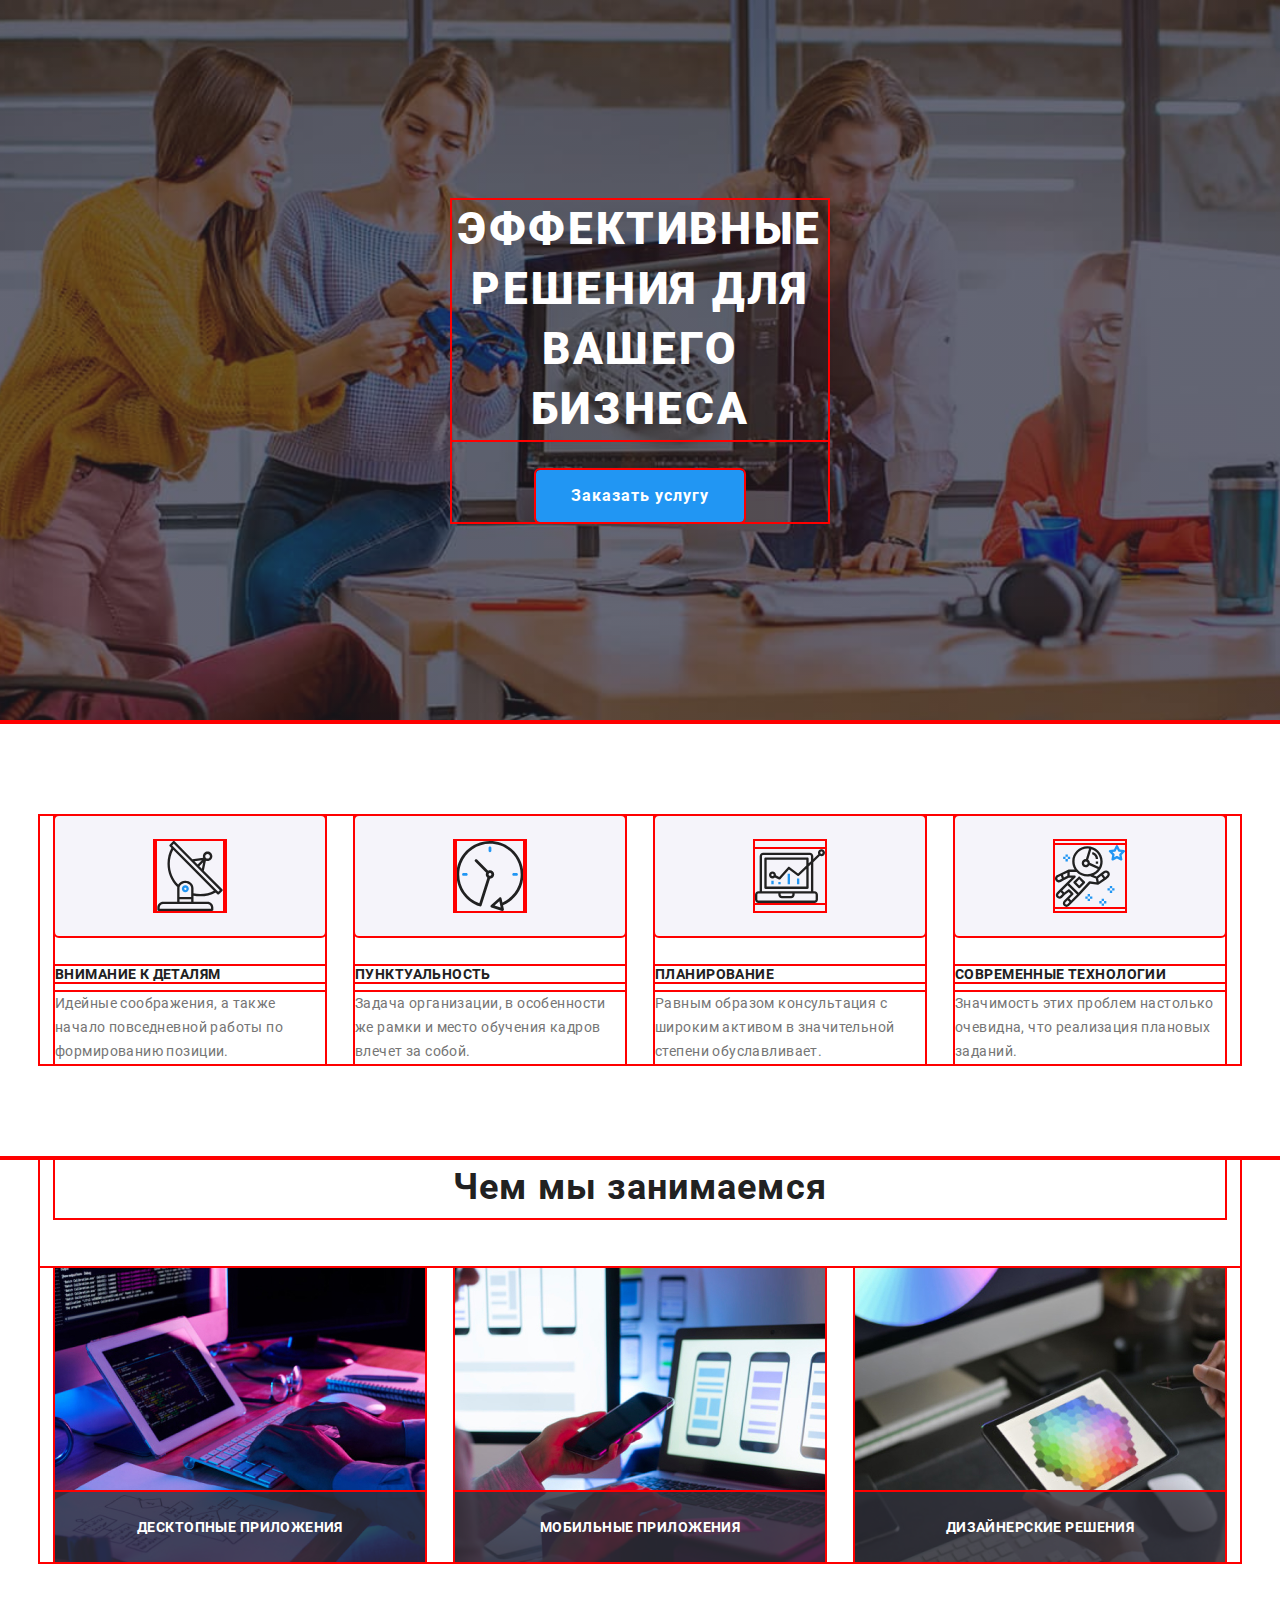
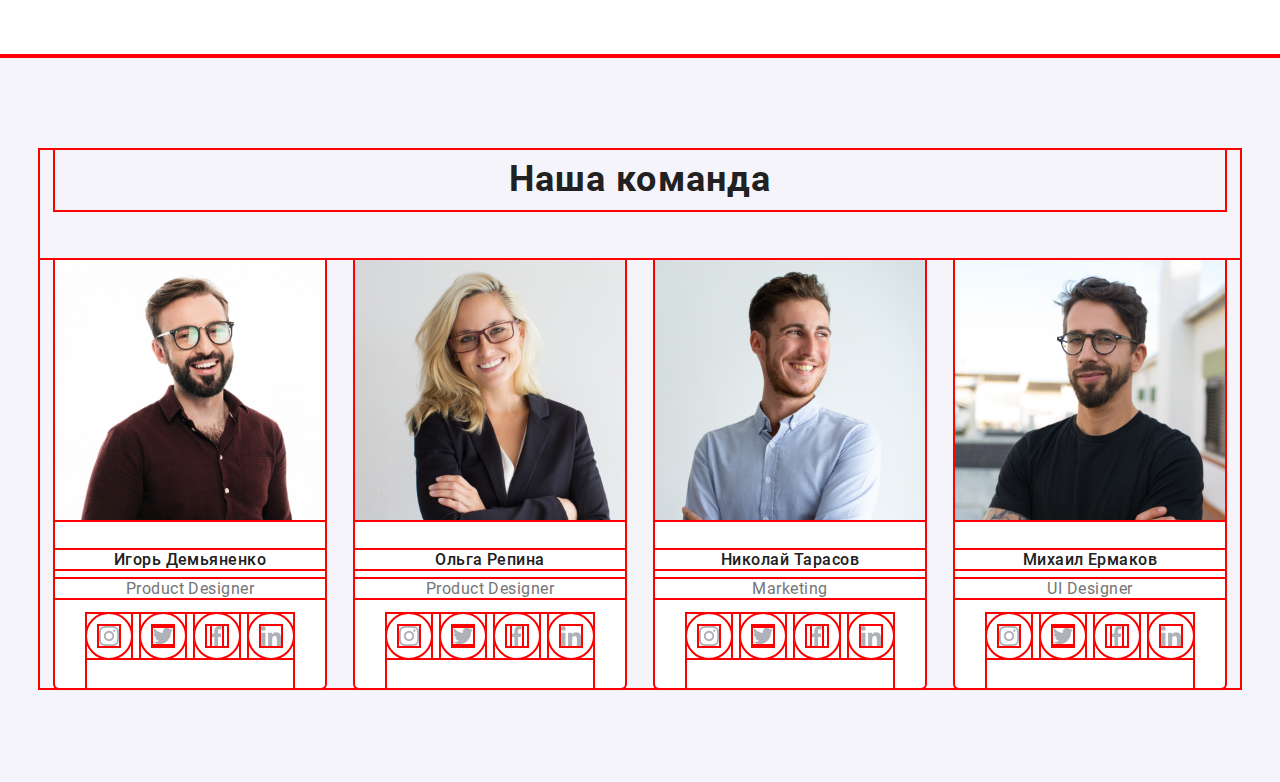
==== commit eb8caffc: "Заканчивает секцию hero" ====
--- a/index.html
+++ b/index.html
@@ -36,14 +36,14 @@
     </header> -->
 
     <main>
-        <!-- <section class="hero dark-bg ">
-            <div class="container hero-content">
+        <section class="hero dark-bg ">
+            <div class="hero-content">
                 <h1 class="title page-title">Эффективные решения для вашего бизнеса</h1>
                 <button class="btn" data-modal-open>Заказать услугу</button>
 
 
             </div>
-        </section> -->
+        </section>
 
         <section class="special-section">
             <div class="container">
--- a/css/main.min.css
+++ b/css/main.min.css
@@ -1,2 +1,2 @@
-@font-face{font-family:"Roboto";font-style:normal;font-weight:400;src:url("../fonts/Roboto/roboto-v20-latin_cyrillic-regular.eot");src:local("Roboto"),local("Roboto-Regular"),url("../fonts/Roboto/roboto-v20-latin_cyrillic-regular.eot?#iefix") format("embedded-opentype"),url("../fonts/Roboto/roboto-v20-latin_cyrillic-regular.woff2") format("woff2"),url("../fonts/Roboto/roboto-v20-latin_cyrillic-regular.woff") format("woff"),url("../fonts/Roboto/roboto-v20-latin_cyrillic-regular.ttf") format("truetype"),url("../fonts/Roboto/roboto-v20-latin_cyrillic-regular.svg#Roboto") format("svg")}@font-face{font-family:"Roboto";font-style:normal;font-weight:500;src:url("../fonts/Roboto/roboto-v20-latin_cyrillic-500.eot");src:local("Roboto Medium"),local("Roboto-Medium"),url("../fonts/Roboto/roboto-v20-latin_cyrillic-500.eot?#iefix") format("embedded-opentype"),url("../fonts/Roboto/roboto-v20-latin_cyrillic-500.woff2") format("woff2"),url("../fonts/Roboto/roboto-v20-latin_cyrillic-500.woff") format("woff"),url("../fonts/Roboto/roboto-v20-latin_cyrillic-500.ttf") format("truetype"),url("../fonts/Roboto/roboto-v20-latin_cyrillic-500.svg#Roboto") format("svg")}@font-face{font-family:"Roboto";font-style:normal;font-weight:700;src:url("../fonts/Roboto/roboto-v20-latin_cyrillic-700.eot");src:local("Roboto Bold"),local("Roboto-Bold"),url("../fonts/Roboto/roboto-v20-latin_cyrillic-700.eot?#iefix") format("embedded-opentype"),url("../fonts/Roboto/roboto-v20-latin_cyrillic-700.woff2") format("woff2"),url("../fonts/Roboto/roboto-v20-latin_cyrillic-700.woff") format("woff"),url("../fonts/Roboto/roboto-v20-latin_cyrillic-700.ttf") format("truetype"),url("../fonts/Roboto/roboto-v20-latin_cyrillic-700.svg#Roboto") format("svg")}@font-face{font-family:"Roboto";font-style:normal;font-weight:900;src:url("../fonts/Roboto/roboto-v20-latin_cyrillic-900.eot");src:local("Roboto Black"),local("Roboto-Black"),url("../fonts/Roboto/roboto-v20-latin_cyrillic-900.eot?#iefix") format("embedded-opentype"),url("../fonts/Roboto/roboto-v20-latin_cyrillic-900.woff2") format("woff2"),url("../fonts/Roboto/roboto-v20-latin_cyrillic-900.woff") format("woff"),url("../fonts/Roboto/roboto-v20-latin_cyrillic-900.ttf") format("truetype"),url("../fonts/Roboto/roboto-v20-latin_cyrillic-900.svg#Roboto") format("svg")}html{box-sizing:border-box}*,::before,::after{box-sizing:inherit;outline:2px solid red}body{font-family:"Roboto", sans-serif;font-size:14px;font-weight:400;line-height:1.714;letter-spacing:.03em;color:#757575}h1,h2,h3,p{margin-top:0;margin-bottom:0}img{display:block;max-width:100%;height:auto}address{font-style:normal}.container{width:100%;padding-left:15px;padding-right:15px;margin-left:auto;margin-right:auto}@media (min-width: 480px){.container{width:480px}}@media (min-width: 768px){.container{width:768px}}@media (min-width: 1200px){.container{width:1200px}}.title{font-family:inherit;color:#212121}.page-title{margin-bottom:30px;font-size:44px;font-weight:900;line-height:1.363;letter-spacing:.06em;text-transform:uppercase}.item-title{margin-bottom:10px;font-size:16px;font-weight:500;line-height:1.187;letter-spacing:.03em;color:#212121}.list{list-style:none;padding:0;margin:0}.link{color:inherit;text-decoration:none}.link:hover,.link:focus{transition:cubic-bezier(0.4, 0, 0.2, 1);transition-duration:250ms;color:#2196f3}.btn{display:inline-block;background-color:#2196f3;border-radius:4px;padding:10px 34px;min-width:200px;text-align:center;border:1px solid transparent;font-family:inherit;font-size:16px;font-weight:700;line-height:1.875;letter-spacing:.06em;align-items:center;color:#212121}.menu{display:flex;margin-left:93px}.menu-item:not(:last-child){margin-right:50px}.menu-link{display:block;padding-top:32px;padding-bottom:32px;font-size:14px;font-weight:500;line-height:1.142;letter-spacing:.02em;color:#212121}.current{color:#2196f3;position:relative}.current::after{content:"";display:block;width:100%;height:4px;border-radius:2px;background-color:#2196f3;position:absolute;margin-left:auto;margin-right:auto;bottom:0}.logo{font-family:"Raleway", sans-serif;font-size:26px;font-weight:700;line-height:1.192;letter-spacing:.03em;color:#212121;text-decoration:none}.logo-accent{color:#2196f3}.social-icons{display:flex;justify-content:center}.social-icons-block{margin-right:122px;margin-left:122px;padding-bottom:24px}@media (min-width: 768px){.social-icons-block{margin-right:74px;margin-left:74px}}@media (min-width: 1200px){.social-icons-block{margin-right:32px;margin-left:32px;padding-bottom:30px}}.social-icons-item:not(:last-child){margin-right:10px}.social-icons-link{display:flex;justify-content:center;align-items:center;width:44px;height:44px;background-color:#fff;border-radius:50%}.social-icons-svg{width:20px;height:20px;fill:#afb1b8}.social-icons-link:hover,.social-icons-link:focus{transition:cubic-bezier(0.4, 0, 0.2, 1);transition-duration:250ms;background-color:#2196f3}.social-icons-link:hover .social-icons-svg,.social-icons-link:focus .social-icons-svg{transition:cubic-bezier(0.4, 0, 0.2, 1);transition-duration:250ms;fill:#fff}.contact-list{display:flex}.contact-item:not(:last-child){margin-right:50px}.mail-link,.tel-link{font-size:14px;font-weight:500;line-height:1.142;letter-spacing:.02em}.mail-icon{display:inline-flex;justify-content:center;align-items:center;margin-right:10px;margin-top:auto;margin-bottom:auto;width:16px;height:12px;fill:#757575}.tel-icon{display:inline-flex;justify-content:center;align-items:center;margin-right:10px;margin-top:auto;margin-bottom:auto;width:10px;height:16px;fill:#757575}.contact-item:hover,.contact-item:focus{transition:cubic-bezier(0.4, 0, 0.2, 1);transition-duration:250ms;fill:#2196f3}.contact-item:hover .mail-icon,.contact-item:focus .mail-icon{transition:cubic-bezier(0.4, 0, 0.2, 1);transition-duration:250ms;fill:#2196f3}.contact-item:hover .tel-icon,.contact-item:focus .tel-icon{transition:cubic-bezier(0.4, 0, 0.2, 1);transition-duration:250ms;fill:#2196f3}section{padding-top:60px;padding-bottom:60px}@media (min-width: 1200px){section{padding-top:94px;padding-bottom:94px}}.section.no-padding{padding-top:0}.section-title{margin-bottom:30px;font-size:28px;font-weight:700;line-height:1.178;letter-spacing:.03em;text-align:center}@media (min-width: 1200px){.section-title{margin-bottom:50px;font-size:36px;font-weight:700;line-height:1.666;letter-spacing:.03em;text-align:center}}.header-container{display:flex;justify-content:flex-start;align-items:center}.navigation{display:flex;align-items:center;margin-right:auto}.hero{padding-top:200px;padding-bottom:200px;background-image:linear-gradient(to right, rgba(47,48,58,0.4), rgba(47,48,58,0.4)),url(../img/hero.jpg);background-repeat:no-repeat;background-size:cover;background-position:center}.hero-content{max-width:696px;text-align:center}@media screen and (max-width: 1199px) and (min-width: 768px){.special-list{display:flex;flex-wrap:wrap;margin-right:-30px;margin-top:-30px}}@media (min-width: 1200px){.special-list{display:flex;justify-content:center}}@media screen and (max-width: 1199px){.special-item:not(:last-child){margin-bottom:30px}}@media (min-width: 1200px){.special-item:not(:last-child){margin-right:30px}}@media screen and (max-width: 1199px) and (min-width: 768px){.special-item{width:calc((100% - 60px) / 2);margin-right:30px;margin-bottom:30px}.special-item:nth-child(2n){margin-right:0}.special-item:nth-last-child(-n+2){margin-bottom:0}}@media (min-width: 1200px){.special-item{width:270px}}.special-title{margin-bottom:10px;font-size:14px;font-weight:700;line-height:1.142;letter-spacing:.03em;text-transform:uppercase}@media (max-width: 767px){.special-title{text-align:center}}.special-icons-link{display:inline-flex;justify-content:center;align-items:center;width:100%;height:120px;border-radius:4px;border:1px solid transparent;background-color:#f5f4fa;margin-bottom:30px}@media (min-width: 1200px){.special-icons-link{display:flex;justify-content:center;align-items:center;width:270px}}.special-icons-svg{width:70px;height:70px;fill:#afb1b8}@media (min-width: 1200px){.special-icons-svg{width:70px;height:70px}}.work-section{display:none}@media (min-width: 1200px){.work-section{display:block}}.work-list{display:flex;margin-right:-15px;margin-left:-15px}.work-item{flex-basis:calc((100% - 15px) / 3);margin-right:15px;margin-left:15px;position:relative}.work-item-shadowbox{position:absolute;bottom:0;left:0;width:370px;height:70px;background-color:rgba(47,48,58,0.8);display:flex;justify-content:center;align-items:center}.work-item-shadowbox-title{position:absolute;left:0;bottom:0;width:100%;font-size:14px;font-weight:700;line-height:1.142;letter-spacing:.03em;text-transform:uppercase;text-align:center;color:#fff;margin:0;padding:0;padding-top:27px;padding-bottom:27px}.team-section{background-color:#f5f4fa}@media screen and (max-width: 1199px) and (min-width: 768px){.team-list{display:flex;flex-wrap:wrap;margin-right:-30px;margin-top:-30px}}@media (min-width: 1200px){.team-list{display:flex;margin-right:-15px;margin-left:-15px}}.team-item{text-align:center;background-color:#fff;box-shadow:0px 1px 3px rgba(0,0,0,0.12),0px 1px 1px rgba(0,0,0,0.14),0px 2px 1px rgba(0,0,0,0.2);border-radius:0px 0px 4px 4px}@media screen and (max-width: 1199px) and (min-width: 768px){.team-item{width:calc((100% - 60px) / 2);margin-right:30px;margin-bottom:30px}}@media (min-width: 1200px){.team-item{flex-basis:calc((100% - 15px) / 4);margin-right:15px;margin-left:15px}.team-item .team-item:not(:last-child){margin-bottom:30px}}@media screen and (max-width: 1199px) and (min-width: 768px){.team-item:nth-child(n+3){margin-bottom:0}}.team-gallery{display:block;text-align:center;width:100%;margin-bottom:30px}.team-position{margin-bottom:16px;font-size:16px;font-weight:400;line-height:1.187;letter-spacing:.03em;color:#757575}.clients-list{display:flex;flex-wrap:wrap;margin-right:-30px;margin-top:-30px}.clients-icons-link{display:flex;justify-content:center;align-items:center;width:170px;height:90px;background-color:#fff;border:1px solid #afb1b8}.clients-item{flex-basis:calc(100% / 6 - 30px);margin-right:30px;margin-top:30px}.clients-icons-svg{fill:#afb1b8}.clients-icons-link:hover,.clients-icons-link:focus{transition:cubic-bezier(0.4, 0, 0.2, 1);transition-duration:250ms;border:1px solid #2196f3}.clients-icons-link:hover .clients-icons-svg,.clients-icons-link:focus .clients-icons-svg{transition:cubic-bezier(0.4, 0, 0.2, 1);transition-duration:250ms;fill:#2196f3}.footer{padding-top:60px;padding-bottom:60px}.footer-container{display:flex;align-items:baseline;justify-content:space-between}.footer-widget{width:calc((50% - 45px) / 2)}.footer-widget:last-child{width:calc(50% - 15px)}.footer-logo{display:block;margin-bottom:20px}.address{margin:0;margin-bottom:9px}.footer-contact .footer-contact-item:not(:last-child){margin-bottom:9px}.join{display:block;margin-bottom:20px;font-size:14px;font-weight:700;line-height:1.142;letter-spacing:.03em;text-transform:uppercase;color:#fff}.social-icons-footer{display:flex}.social-icons-link-footer{display:flex;justify-content:center;align-items:center;width:44px;height:44px;background:rgba(255,255,255,0.1);border-radius:50%}.social-icons-link-footer:hover,.social-icons-link-footer:focus{transition:cubic-bezier(0.4, 0, 0.2, 1);transition-duration:250ms;background-color:#2196f3}.social-icons-svg-footer{width:20px;height:20px;fill:#fff}.dark-bg{background-color:#2f303a;color:#fff}.dark-bg .page-title,.dark-bg .btn,.dark-bg .logo{color:#fff}.dark-bg .mail-link,.dark-bg .tel-link{font-weight:400;color:rgba(255,255,255,0.6)}.wrap-form{display:flex;align-items:center}.form-footer{display:block;margin-right:12px}.input-footer{width:358px;height:50px;border:1px solid rgba(255,255,255,0.3);background-color:#2f303a;border-radius:4px;padding-left:16px;color:rgba(255,255,255,0.6);outline:none}.button-footer{display:inline-flex;align-items:center;cursor:pointer;height:50px;padding-left:30px;padding-right:30px;background:#2196f3;border:0;box-shadow:0px 4px 4px rgba(0,0,0,0.15);border-radius:4px;color:#fff;font-size:16px;font-weight:700;line-height:1.875;letter-spacing:.006em;text-align:center;outline:none}.button-footer::after{content:"";display:inline-block;width:24px;height:24px;margin-left:10px;margin-right:0;background-image:url(../icons/gitignore.svg);background-size:contain;background-repeat:no-repeat}.backdrop{position:fixed;top:0;left:0;right:0;bottom:0;width:100%;height:100%;z-index:70;background-color:rgba(0,0,0,0.2);opacity:1;transition:all 250ms cubic-bezier(0.4, 0, 0.2, 1)}.backdrop.is-hidden{visibility:hidden;opacity:0;pointer-events:none}.backdrop.is-hidden .modal-box{transform:translate(-50%, 0) scale(0.2, 0.25)}.modal-box{position:relative;top:50%;left:50%;width:528px;height:581px;padding:40px;border-radius:4px;transform:translate(-50%, -50%);background-color:#fff;z-index:50;box-shadow:0px 1px 3px rgba(0,0,0,0.12),0px 1px 1px rgba(0,0,0,0.14),0px 2px 1px rgba(0,0,0,0.2);transform:translate(-50%, -50%) scale(1, 1);transition:all 250ms cubic-bezier(0.4, 0, 0.2, 1)}.btn-close{display:flex;justify-content:center;align-items:center;position:absolute;top:8px;right:8px;width:30px;height:30px;border:1px solid rgba(0,0,0,0.1);box-sizing:border-box;background-color:#fff;border-radius:50%;padding:0;align-items:center}.modal-icon-svg{width:18px;height:18px;transition:all 250ms cubic-bezier(0.4, 0, 0.2, 1)}.btn-close:hover .modal-icon-svg,.btn-close:focus s.modal-icon-svgvg{fill:#2196f3}.modal-title{margin-top:0;margin-bottom:12px;color:#212121;font-size:20px;font-weight:700;line-height:1.15;letter-spacing:.03em;text-align:center}.modal-input-group{position:relative;margin-bottom:10px}.modal-input-group label{display:block;color:#757575;font-size:12px;font-weight:400;line-height:1.15;letter-spacing:.01em}.modal-input-group input,.modal-input-group textarea{width:100%;border:1px solid rgba(33,33,33,0.2);border-radius:4px;color:rgba(117,117,117,0.5);transition:all 250ms cubic-bezier(0.4, 0, 0.2, 1)}.modal-input-group input{height:40px;padding-left:42px}.modal-input-group textarea{min-width:100%;max-width:100%;min-height:120px;padding:12px 16px;color:rgba(117,117,117,0.5);font-size:14px;font-weight:400;line-height:1.142;letter-spacing:.01em;resize:none}.modal-input-group input:hover,.modal-input-group input:focus,.modal-input-group textarea:hover,.modal-input-group textarea:focus{outline:#2196f3 auto 1px;border:1px solid #2196f3}.modal-input-group input:hover+.modal-input-ico svg,.modal-input-group input:focus+.modal-input-ico svg{fill:#2196f3}.modal-input-group textarea::placeholder{color:rgba(117,117,117,0.5);font-size:14px;font-weight:400;line-height:1.142;letter-spacing:.01em}.modal-input-ico{position:absolute;top:25px;left:15px;display:flex;justify-content:center;align-items:center;width:18px;height:18px}.modal-input-ico svg{transition:cubic-bezier(0.4, 0, 0.2, 1);transition-duration:250ms}.modal-agree{display:flex;justify-content:center;align-items:center;margin-bottom:30px;color:#757575;font-size:14px;font-weight:400;line-height:1.71;letter-spacing:.03em}.modal-agree a{color:#2196f3;text-decoration:underline}.modal-agree input[type="checkbox"]{opacity:0;position:absolute;width:1px;height:1px;margin:-1px;border:0;padding:0;clip:rect(0 0 0 0);overflow:hidden}.modal-agree label{display:flex;justify-content:center;align-items:center}.modal-agree label::before{content:"";width:16px;height:15px;margin-right:10px}.modal-agree input[type="checkbox"]+label::before{background:url("../icons/checked.svg")}.modal-agree input[type="checkbox"]:checked+label::before{background-image:url("../icons/checkedbox.svg");background-color:#2196f3;border-radius:2px;background-position:center;background-repeat:no-repeat}.modal-btn-send{display:block;width:200px;margin:0 auto;padding:10px 0;background:#2196f3;border:1px solid transparent;box-shadow:0px 4px 4px rgba(0,0,0,0.15);border-radius:4px;font-size:16px;font-weight:700;line-height:1.875;letter-spacing:.06em;color:#ffffff;transition:cubic-bezier(0.4, 0, 0.2, 1);transition-duration:250ms}.modal-btn-send:hover,.modal-btn-send:focus{background:#188ce8;outline:none;filter:drop-shadow(0px 4px 4px rgba(0,0,0,0.25))}
+@font-face{font-family:"Roboto";font-style:normal;font-weight:400;src:url("../fonts/Roboto/roboto-v20-latin_cyrillic-regular.eot");src:local("Roboto"),local("Roboto-Regular"),url("../fonts/Roboto/roboto-v20-latin_cyrillic-regular.eot?#iefix") format("embedded-opentype"),url("../fonts/Roboto/roboto-v20-latin_cyrillic-regular.woff2") format("woff2"),url("../fonts/Roboto/roboto-v20-latin_cyrillic-regular.woff") format("woff"),url("../fonts/Roboto/roboto-v20-latin_cyrillic-regular.ttf") format("truetype"),url("../fonts/Roboto/roboto-v20-latin_cyrillic-regular.svg#Roboto") format("svg")}@font-face{font-family:"Roboto";font-style:normal;font-weight:500;src:url("../fonts/Roboto/roboto-v20-latin_cyrillic-500.eot");src:local("Roboto Medium"),local("Roboto-Medium"),url("../fonts/Roboto/roboto-v20-latin_cyrillic-500.eot?#iefix") format("embedded-opentype"),url("../fonts/Roboto/roboto-v20-latin_cyrillic-500.woff2") format("woff2"),url("../fonts/Roboto/roboto-v20-latin_cyrillic-500.woff") format("woff"),url("../fonts/Roboto/roboto-v20-latin_cyrillic-500.ttf") format("truetype"),url("../fonts/Roboto/roboto-v20-latin_cyrillic-500.svg#Roboto") format("svg")}@font-face{font-family:"Roboto";font-style:normal;font-weight:700;src:url("../fonts/Roboto/roboto-v20-latin_cyrillic-700.eot");src:local("Roboto Bold"),local("Roboto-Bold"),url("../fonts/Roboto/roboto-v20-latin_cyrillic-700.eot?#iefix") format("embedded-opentype"),url("../fonts/Roboto/roboto-v20-latin_cyrillic-700.woff2") format("woff2"),url("../fonts/Roboto/roboto-v20-latin_cyrillic-700.woff") format("woff"),url("../fonts/Roboto/roboto-v20-latin_cyrillic-700.ttf") format("truetype"),url("../fonts/Roboto/roboto-v20-latin_cyrillic-700.svg#Roboto") format("svg")}@font-face{font-family:"Roboto";font-style:normal;font-weight:900;src:url("../fonts/Roboto/roboto-v20-latin_cyrillic-900.eot");src:local("Roboto Black"),local("Roboto-Black"),url("../fonts/Roboto/roboto-v20-latin_cyrillic-900.eot?#iefix") format("embedded-opentype"),url("../fonts/Roboto/roboto-v20-latin_cyrillic-900.woff2") format("woff2"),url("../fonts/Roboto/roboto-v20-latin_cyrillic-900.woff") format("woff"),url("../fonts/Roboto/roboto-v20-latin_cyrillic-900.ttf") format("truetype"),url("../fonts/Roboto/roboto-v20-latin_cyrillic-900.svg#Roboto") format("svg")}html{box-sizing:border-box}*,::before,::after{box-sizing:inherit;outline:2px solid red}body{font-family:"Roboto", sans-serif;font-size:14px;font-weight:400;line-height:1.714;letter-spacing:.03em;color:#757575}h1,h2,h3,p{margin-top:0;margin-bottom:0}img{display:block;max-width:100%;height:auto}address{font-style:normal}.container{width:100%;padding-left:15px;padding-right:15px;margin-left:auto;margin-right:auto}@media (min-width: 480px){.container{width:480px}}@media (min-width: 768px){.container{width:768px}}@media (min-width: 1200px){.container{width:1200px}}.title{font-family:inherit;color:#212121}.page-title{font-size:26px;font-weight:900;line-height:1.615;letter-spacing:.06em;margin-bottom:30px;text-transform:uppercase}@media (min-width: 1200px){.page-title{font-size:44px;font-weight:900;line-height:1.363;letter-spacing:.06em}}.item-title{margin-bottom:10px;font-size:16px;font-weight:500;line-height:1.187;letter-spacing:.03em;color:#212121}.list{list-style:none;padding:0;margin:0}.link{color:inherit;text-decoration:none}.link:hover,.link:focus{transition:cubic-bezier(0.4, 0, 0.2, 1);transition-duration:250ms;color:#2196f3}.btn{display:inline-block;background-color:#2196f3;border-radius:4px;padding:10px 34px;min-width:200px;text-align:center;border:1px solid transparent;font-family:inherit;font-size:16px;font-weight:700;line-height:1.875;letter-spacing:.06em;align-items:center;color:#212121}.menu{display:flex;margin-left:93px}.menu-item:not(:last-child){margin-right:50px}.menu-link{display:block;padding-top:32px;padding-bottom:32px;font-size:14px;font-weight:500;line-height:1.142;letter-spacing:.02em;color:#212121}.current{color:#2196f3;position:relative}.current::after{content:"";display:block;width:100%;height:4px;border-radius:2px;background-color:#2196f3;position:absolute;margin-left:auto;margin-right:auto;bottom:0}.logo{font-family:"Raleway", sans-serif;font-size:26px;font-weight:700;line-height:1.192;letter-spacing:.03em;color:#212121;text-decoration:none}.logo-accent{color:#2196f3}.social-icons{display:flex;justify-content:center}.social-icons-block{margin-right:122px;margin-left:122px;padding-bottom:24px}@media (min-width: 768px){.social-icons-block{margin-right:74px;margin-left:74px}}@media (min-width: 1200px){.social-icons-block{margin-right:32px;margin-left:32px;padding-bottom:30px}}.social-icons-item:not(:last-child){margin-right:10px}.social-icons-link{display:flex;justify-content:center;align-items:center;width:44px;height:44px;background-color:#fff;border-radius:50%}.social-icons-svg{width:20px;height:20px;fill:#afb1b8}.social-icons-link:hover,.social-icons-link:focus{transition:cubic-bezier(0.4, 0, 0.2, 1);transition-duration:250ms;background-color:#2196f3}.social-icons-link:hover .social-icons-svg,.social-icons-link:focus .social-icons-svg{transition:cubic-bezier(0.4, 0, 0.2, 1);transition-duration:250ms;fill:#fff}.contact-list{display:flex}.contact-item:not(:last-child){margin-right:50px}.mail-link,.tel-link{font-size:14px;font-weight:500;line-height:1.142;letter-spacing:.02em}.mail-icon{display:inline-flex;justify-content:center;align-items:center;margin-right:10px;margin-top:auto;margin-bottom:auto;width:16px;height:12px;fill:#757575}.tel-icon{display:inline-flex;justify-content:center;align-items:center;margin-right:10px;margin-top:auto;margin-bottom:auto;width:10px;height:16px;fill:#757575}.contact-item:hover,.contact-item:focus{transition:cubic-bezier(0.4, 0, 0.2, 1);transition-duration:250ms;fill:#2196f3}.contact-item:hover .mail-icon,.contact-item:focus .mail-icon{transition:cubic-bezier(0.4, 0, 0.2, 1);transition-duration:250ms;fill:#2196f3}.contact-item:hover .tel-icon,.contact-item:focus .tel-icon{transition:cubic-bezier(0.4, 0, 0.2, 1);transition-duration:250ms;fill:#2196f3}section{padding-top:60px;padding-bottom:60px}@media (min-width: 1200px){section{padding-top:94px;padding-bottom:94px}}.section.no-padding{padding-top:0}.section-title{margin-bottom:30px;font-size:28px;font-weight:700;line-height:1.178;letter-spacing:.03em;text-align:center}@media (min-width: 1200px){.section-title{margin-bottom:50px;font-size:36px;font-weight:700;line-height:1.666;letter-spacing:.03em;text-align:center}}.header-container{display:flex;justify-content:flex-start;align-items:center}.navigation{display:flex;align-items:center;margin-right:auto}.hero{padding-top:118px;padding-bottom:118px;padding-left:60px;padding-right:60px;background-image:linear-gradient(to right, rgba(47,48,58,0.4), rgba(47,48,58,0.4)),url(../img/mobile/hero-mobile.jpg);background-repeat:no-repeat;background-size:cover;background-position:center}@media (min-width: 768px){.hero{padding-left:204px;padding-right:204px;background-image:linear-gradient(to right, rgba(47,48,58,0.4), rgba(47,48,58,0.4)),url(../img/tablet/hero.jpg)}}@media (min-width: 1200px){.hero{padding-top:200px;padding-bottom:200px;padding-left:452px;padding-right:452px;background-image:linear-gradient(to right, rgba(47,48,58,0.4), rgba(47,48,58,0.4)),url(../img/hero.jpg)}}@media screen and (min-device-pixel-ratio: 2), screen and (min-resolution: 192dpi), screen and (min-resolution: 2dppx){.hero{background-image:linear-gradient(to right, rgba(47,48,58,0.4), rgba(47,48,58,0.4)),url(../img/mobile/hero-mobile@2x.jpg)}}@media screen and (min-device-pixel-ratio: 2) and (min-width: 768px), screen and (min-resolution: 192dpi) and (min-width: 768px), screen and (min-resolution: 2dppx) and (min-width: 768px){.hero{background-image:linear-gradient(to right, rgba(47,48,58,0.4), rgba(47,48,58,0.4)),url(../img/tablet/hero@2x.jpg)}}@media screen and (min-device-pixel-ratio: 2) and (min-width: 1200px), screen and (min-resolution: 192dpi) and (min-width: 1200px), screen and (min-resolution: 2dppx) and (min-width: 1200px){.hero{background-image:linear-gradient(to right, rgba(47,48,58,0.4), rgba(47,48,58,0.4)),url(../img/hero@2x.jpg)}}.hero-content{max-width:360px;text-align:center;text-align:center}@media (min-width: 1200px){.hero-content{max-width:696px}}@media screen and (max-width: 1199px) and (min-width: 768px){.special-list{display:flex;flex-wrap:wrap;margin-right:-30px;margin-top:-30px}}@media (min-width: 1200px){.special-list{display:flex;justify-content:center}}@media screen and (max-width: 1199px){.special-item:not(:last-child){margin-bottom:30px}}@media (min-width: 1200px){.special-item:not(:last-child){margin-right:30px}}@media screen and (max-width: 1199px) and (min-width: 768px){.special-item{width:calc((100% - 60px) / 2);margin-right:30px;margin-bottom:30px}.special-item:nth-child(2n){margin-right:0}.special-item:nth-last-child(-n+2){margin-bottom:0}}@media (min-width: 1200px){.special-item{width:270px}}.special-title{margin-bottom:10px;font-size:14px;font-weight:700;line-height:1.142;letter-spacing:.03em;text-transform:uppercase}@media (max-width: 767px){.special-title{text-align:center}}.special-icons-link{display:inline-flex;justify-content:center;align-items:center;width:100%;height:120px;border-radius:4px;border:1px solid transparent;background-color:#f5f4fa;margin-bottom:30px}@media (min-width: 1200px){.special-icons-link{display:flex;justify-content:center;align-items:center;width:270px}}.special-icons-svg{width:70px;height:70px;fill:#afb1b8}@media (min-width: 1200px){.special-icons-svg{width:70px;height:70px}}.work-section{display:none}@media (min-width: 1200px){.work-section{display:block}}.work-list{display:flex;margin-right:-15px;margin-left:-15px}.work-item{flex-basis:calc((100% - 15px) / 3);margin-right:15px;margin-left:15px;position:relative}.work-item-shadowbox{position:absolute;bottom:0;left:0;width:370px;height:70px;background-color:rgba(47,48,58,0.8);display:flex;justify-content:center;align-items:center}.work-item-shadowbox-title{position:absolute;left:0;bottom:0;width:100%;font-size:14px;font-weight:700;line-height:1.142;letter-spacing:.03em;text-transform:uppercase;text-align:center;color:#fff;margin:0;padding:0;padding-top:27px;padding-bottom:27px}.team-section{background-color:#f5f4fa}@media screen and (max-width: 1199px) and (min-width: 768px){.team-list{display:flex;flex-wrap:wrap;margin-right:-30px;margin-top:-30px}}@media (min-width: 1200px){.team-list{display:flex;margin-right:-15px;margin-left:-15px}}.team-item{text-align:center;background-color:#fff;box-shadow:0px 1px 3px rgba(0,0,0,0.12),0px 1px 1px rgba(0,0,0,0.14),0px 2px 1px rgba(0,0,0,0.2);border-radius:0px 0px 4px 4px}@media screen and (max-width: 1199px) and (min-width: 768px){.team-item{width:calc((100% - 60px) / 2);margin-right:30px;margin-bottom:30px}}@media (min-width: 1200px){.team-item{flex-basis:calc((100% - 15px) / 4);margin-right:15px;margin-left:15px}.team-item .team-item:not(:last-child){margin-bottom:30px}}@media screen and (max-width: 1199px) and (min-width: 768px){.team-item:nth-child(n+3){margin-bottom:0}}.team-gallery{display:block;text-align:center;width:100%;margin-bottom:30px}.team-position{margin-bottom:16px;font-size:16px;font-weight:400;line-height:1.187;letter-spacing:.03em;color:#757575}.clients-list{display:flex;flex-wrap:wrap;margin-right:-30px;margin-top:-30px}.clients-icons-link{display:flex;justify-content:center;align-items:center;width:170px;height:90px;background-color:#fff;border:1px solid #afb1b8}.clients-item{flex-basis:calc(100% / 6 - 30px);margin-right:30px;margin-top:30px}.clients-icons-svg{fill:#afb1b8}.clients-icons-link:hover,.clients-icons-link:focus{transition:cubic-bezier(0.4, 0, 0.2, 1);transition-duration:250ms;border:1px solid #2196f3}.clients-icons-link:hover .clients-icons-svg,.clients-icons-link:focus .clients-icons-svg{transition:cubic-bezier(0.4, 0, 0.2, 1);transition-duration:250ms;fill:#2196f3}.footer{padding-top:60px;padding-bottom:60px}.footer-container{display:flex;align-items:baseline;justify-content:space-between}.footer-widget{width:calc((50% - 45px) / 2)}.footer-widget:last-child{width:calc(50% - 15px)}.footer-logo{display:block;margin-bottom:20px}.address{margin:0;margin-bottom:9px}.footer-contact .footer-contact-item:not(:last-child){margin-bottom:9px}.join{display:block;margin-bottom:20px;font-size:14px;font-weight:700;line-height:1.142;letter-spacing:.03em;text-transform:uppercase;color:#fff}.social-icons-footer{display:flex}.social-icons-link-footer{display:flex;justify-content:center;align-items:center;width:44px;height:44px;background:rgba(255,255,255,0.1);border-radius:50%}.social-icons-link-footer:hover,.social-icons-link-footer:focus{transition:cubic-bezier(0.4, 0, 0.2, 1);transition-duration:250ms;background-color:#2196f3}.social-icons-svg-footer{width:20px;height:20px;fill:#fff}.dark-bg{background-color:#2f303a;color:#fff}.dark-bg .page-title,.dark-bg .btn,.dark-bg .logo{color:#fff}.dark-bg .mail-link,.dark-bg .tel-link{font-weight:400;color:rgba(255,255,255,0.6)}.wrap-form{display:flex;align-items:center}.form-footer{display:block;margin-right:12px}.input-footer{width:358px;height:50px;border:1px solid rgba(255,255,255,0.3);background-color:#2f303a;border-radius:4px;padding-left:16px;color:rgba(255,255,255,0.6);outline:none}.button-footer{display:inline-flex;align-items:center;cursor:pointer;height:50px;padding-left:30px;padding-right:30px;background:#2196f3;border:0;box-shadow:0px 4px 4px rgba(0,0,0,0.15);border-radius:4px;color:#fff;font-size:16px;font-weight:700;line-height:1.875;letter-spacing:.006em;text-align:center;outline:none}.button-footer::after{content:"";display:inline-block;width:24px;height:24px;margin-left:10px;margin-right:0;background-image:url(../icons/gitignore.svg);background-size:contain;background-repeat:no-repeat}.backdrop{position:fixed;top:0;left:0;right:0;bottom:0;width:100%;height:100%;z-index:70;background-color:rgba(0,0,0,0.2);opacity:1;transition:all 250ms cubic-bezier(0.4, 0, 0.2, 1)}.backdrop.is-hidden{visibility:hidden;opacity:0;pointer-events:none}.backdrop.is-hidden .modal-box{transform:translate(-50%, 0) scale(0.2, 0.25)}.modal-box{position:relative;top:50%;left:50%;width:528px;height:581px;padding:40px;border-radius:4px;transform:translate(-50%, -50%);background-color:#fff;z-index:50;box-shadow:0px 1px 3px rgba(0,0,0,0.12),0px 1px 1px rgba(0,0,0,0.14),0px 2px 1px rgba(0,0,0,0.2);transform:translate(-50%, -50%) scale(1, 1);transition:all 250ms cubic-bezier(0.4, 0, 0.2, 1)}.btn-close{display:flex;justify-content:center;align-items:center;position:absolute;top:8px;right:8px;width:30px;height:30px;border:1px solid rgba(0,0,0,0.1);box-sizing:border-box;background-color:#fff;border-radius:50%;padding:0;align-items:center}.modal-icon-svg{width:18px;height:18px;transition:all 250ms cubic-bezier(0.4, 0, 0.2, 1)}.btn-close:hover .modal-icon-svg,.btn-close:focus s.modal-icon-svgvg{fill:#2196f3}.modal-title{margin-top:0;margin-bottom:12px;color:#212121;font-size:20px;font-weight:700;line-height:1.15;letter-spacing:.03em;text-align:center}.modal-input-group{position:relative;margin-bottom:10px}.modal-input-group label{display:block;color:#757575;font-size:12px;font-weight:400;line-height:1.15;letter-spacing:.01em}.modal-input-group input,.modal-input-group textarea{width:100%;border:1px solid rgba(33,33,33,0.2);border-radius:4px;color:rgba(117,117,117,0.5);transition:all 250ms cubic-bezier(0.4, 0, 0.2, 1)}.modal-input-group input{height:40px;padding-left:42px}.modal-input-group textarea{min-width:100%;max-width:100%;min-height:120px;padding:12px 16px;color:rgba(117,117,117,0.5);font-size:14px;font-weight:400;line-height:1.142;letter-spacing:.01em;resize:none}.modal-input-group input:hover,.modal-input-group input:focus,.modal-input-group textarea:hover,.modal-input-group textarea:focus{outline:#2196f3 auto 1px;border:1px solid #2196f3}.modal-input-group input:hover+.modal-input-ico svg,.modal-input-group input:focus+.modal-input-ico svg{fill:#2196f3}.modal-input-group textarea::placeholder{color:rgba(117,117,117,0.5);font-size:14px;font-weight:400;line-height:1.142;letter-spacing:.01em}.modal-input-ico{position:absolute;top:25px;left:15px;display:flex;justify-content:center;align-items:center;width:18px;height:18px}.modal-input-ico svg{transition:cubic-bezier(0.4, 0, 0.2, 1);transition-duration:250ms}.modal-agree{display:flex;justify-content:center;align-items:center;margin-bottom:30px;color:#757575;font-size:14px;font-weight:400;line-height:1.71;letter-spacing:.03em}.modal-agree a{color:#2196f3;text-decoration:underline}.modal-agree input[type="checkbox"]{opacity:0;position:absolute;width:1px;height:1px;margin:-1px;border:0;padding:0;clip:rect(0 0 0 0);overflow:hidden}.modal-agree label{display:flex;justify-content:center;align-items:center}.modal-agree label::before{content:"";width:16px;height:15px;margin-right:10px}.modal-agree input[type="checkbox"]+label::before{background:url("../icons/checked.svg")}.modal-agree input[type="checkbox"]:checked+label::before{background-image:url("../icons/checkedbox.svg");background-color:#2196f3;border-radius:2px;background-position:center;background-repeat:no-repeat}.modal-btn-send{display:block;width:200px;margin:0 auto;padding:10px 0;background:#2196f3;border:1px solid transparent;box-shadow:0px 4px 4px rgba(0,0,0,0.15);border-radius:4px;font-size:16px;font-weight:700;line-height:1.875;letter-spacing:.06em;color:#ffffff;transition:cubic-bezier(0.4, 0, 0.2, 1);transition-duration:250ms}.modal-btn-send:hover,.modal-btn-send:focus{background:#188ce8;outline:none;filter:drop-shadow(0px 4px 4px rgba(0,0,0,0.25))}
 /*# sourceMappingURL=main.min.css.map */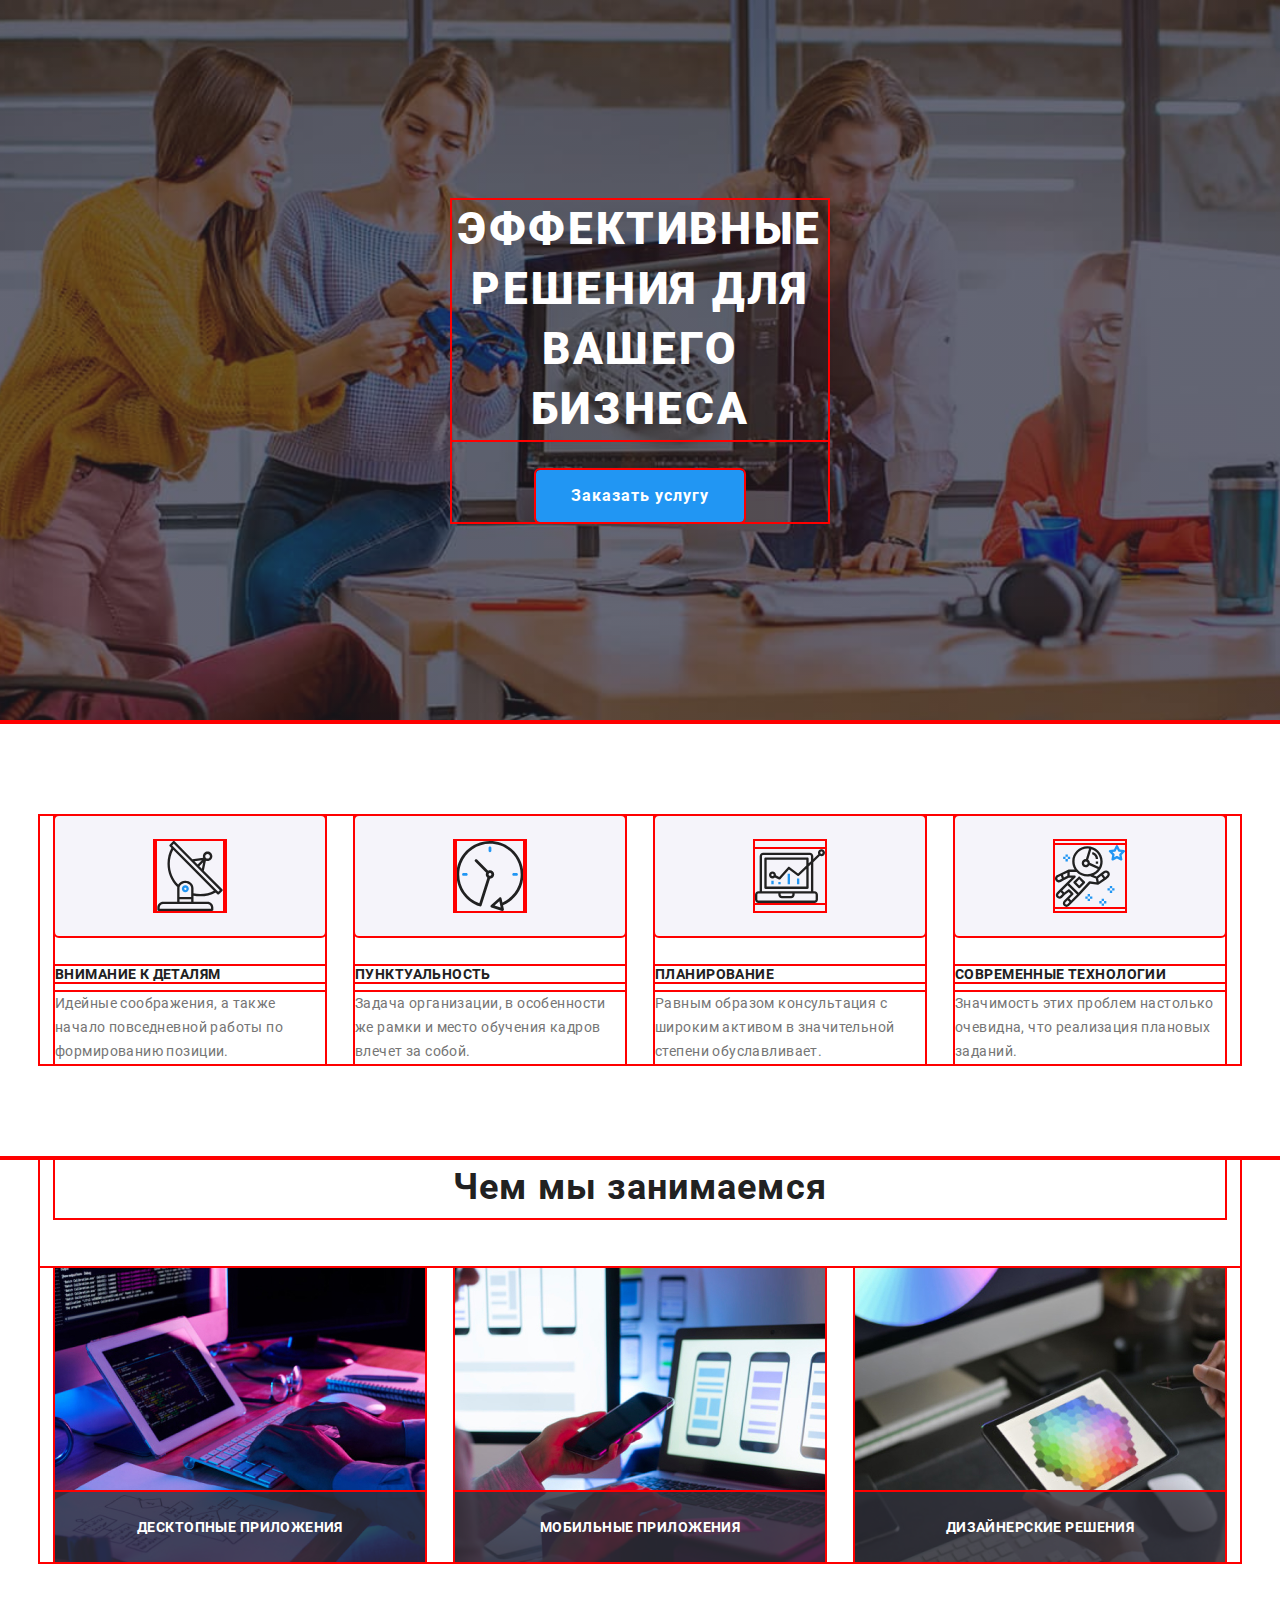
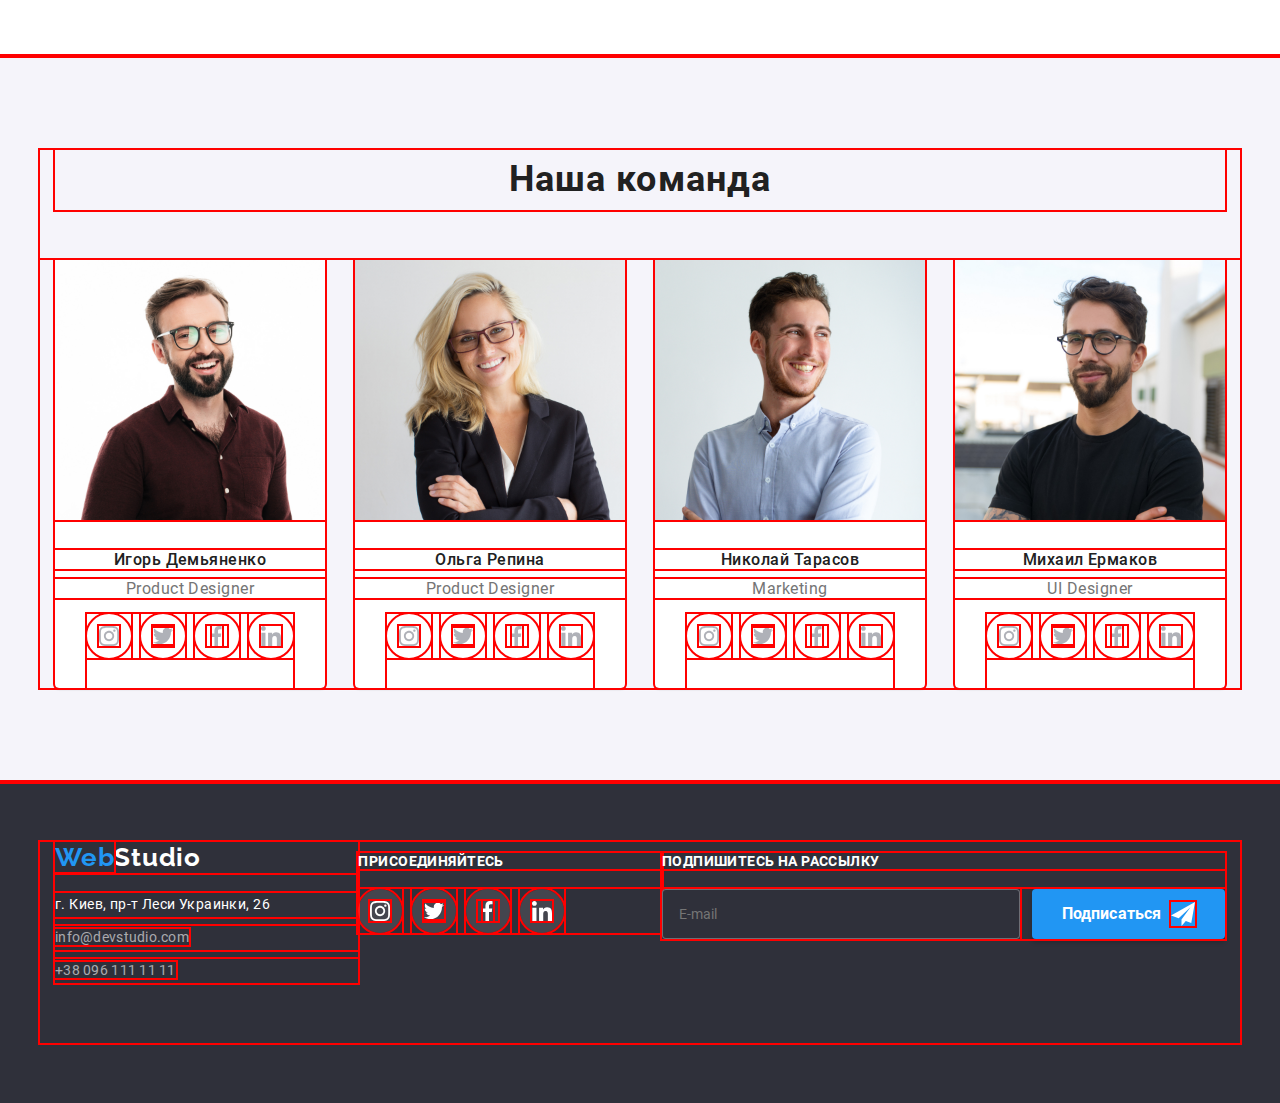
==== commit 2de2e8e2: "Завершает секцию footer" ====
--- a/index.html
+++ b/index.html
@@ -391,8 +391,9 @@
             </div>
         </section> -->
     </main>
-    <!-- <footer class="dark-bg footer">
+    <footer class="dark-bg footer">
         <div class="container footer-container">
+            <!-- <div class="footer-tablet"> -->
             <div class="footer-widget">
                 <a href="./index.html" class="logo footer-logo"><span class="logo-accent">Web</span>Studio</a>
                 <address id="contact">
@@ -401,7 +402,8 @@
                         <li class="footer-contact-item"><a href="mailto:info@devstudio.com"
                                 class="link mail-link">info@devstudio.com</a>
                         </li>
-                        <li class="footer-contact-item"><a href="tel:+380961111111" class="link tel-link">+38 096 111 11
+                        <li class="footer-contact-item"><a href="tel:+380961111111" class="link tel-link">+38 096
+                                111 11
                                 11</a>
                         </li>
                     </ul>
@@ -445,22 +447,23 @@
                     </li>
                 </ul>
 
-            </div>
-            <div class="footer-widget">
-
-                <b class="join">ПОДПИШИТЕСЬ НА РАССЫЛКУ</b>
-
-                <div class="wrap-form">
-                    <form action="#" class="form-footer">
-                        <input type="email" name="email" placeholder="E-mail" id="" class="input-footer">
-                    </form>
-                    <button class="button-footer">Подписаться
-                    </button>
+                <!-- </div> -->
+            </div>
+            <div class="footer-third">
+                <div class="footer-widget-form">
+                    <b class="join">ПОДПИШИТЕСЬ НА РАССЫЛКУ</b>
+
+                    <div class="wrap-form">
+                        <form action="#" class="form-footer">
+                            <input type="email" name="email" placeholder="E-mail" id="" class="input-footer">
+                        </form>
+                        <button class="button-footer">Подписаться
+                        </button>
+                    </div>
                 </div>
-
             </div>
         </div>
-    </footer> -->
+    </footer>
     <!-- <div class="backdrop is-hidden" data-modal>
         <div class="modal-box">
 
--- a/css/main.min.css
+++ b/css/main.min.css
@@ -1,2 +1,2 @@
-@font-face{font-family:"Roboto";font-style:normal;font-weight:400;src:url("../fonts/Roboto/roboto-v20-latin_cyrillic-regular.eot");src:local("Roboto"),local("Roboto-Regular"),url("../fonts/Roboto/roboto-v20-latin_cyrillic-regular.eot?#iefix") format("embedded-opentype"),url("../fonts/Roboto/roboto-v20-latin_cyrillic-regular.woff2") format("woff2"),url("../fonts/Roboto/roboto-v20-latin_cyrillic-regular.woff") format("woff"),url("../fonts/Roboto/roboto-v20-latin_cyrillic-regular.ttf") format("truetype"),url("../fonts/Roboto/roboto-v20-latin_cyrillic-regular.svg#Roboto") format("svg")}@font-face{font-family:"Roboto";font-style:normal;font-weight:500;src:url("../fonts/Roboto/roboto-v20-latin_cyrillic-500.eot");src:local("Roboto Medium"),local("Roboto-Medium"),url("../fonts/Roboto/roboto-v20-latin_cyrillic-500.eot?#iefix") format("embedded-opentype"),url("../fonts/Roboto/roboto-v20-latin_cyrillic-500.woff2") format("woff2"),url("../fonts/Roboto/roboto-v20-latin_cyrillic-500.woff") format("woff"),url("../fonts/Roboto/roboto-v20-latin_cyrillic-500.ttf") format("truetype"),url("../fonts/Roboto/roboto-v20-latin_cyrillic-500.svg#Roboto") format("svg")}@font-face{font-family:"Roboto";font-style:normal;font-weight:700;src:url("../fonts/Roboto/roboto-v20-latin_cyrillic-700.eot");src:local("Roboto Bold"),local("Roboto-Bold"),url("../fonts/Roboto/roboto-v20-latin_cyrillic-700.eot?#iefix") format("embedded-opentype"),url("../fonts/Roboto/roboto-v20-latin_cyrillic-700.woff2") format("woff2"),url("../fonts/Roboto/roboto-v20-latin_cyrillic-700.woff") format("woff"),url("../fonts/Roboto/roboto-v20-latin_cyrillic-700.ttf") format("truetype"),url("../fonts/Roboto/roboto-v20-latin_cyrillic-700.svg#Roboto") format("svg")}@font-face{font-family:"Roboto";font-style:normal;font-weight:900;src:url("../fonts/Roboto/roboto-v20-latin_cyrillic-900.eot");src:local("Roboto Black"),local("Roboto-Black"),url("../fonts/Roboto/roboto-v20-latin_cyrillic-900.eot?#iefix") format("embedded-opentype"),url("../fonts/Roboto/roboto-v20-latin_cyrillic-900.woff2") format("woff2"),url("../fonts/Roboto/roboto-v20-latin_cyrillic-900.woff") format("woff"),url("../fonts/Roboto/roboto-v20-latin_cyrillic-900.ttf") format("truetype"),url("../fonts/Roboto/roboto-v20-latin_cyrillic-900.svg#Roboto") format("svg")}html{box-sizing:border-box}*,::before,::after{box-sizing:inherit;outline:2px solid red}body{font-family:"Roboto", sans-serif;font-size:14px;font-weight:400;line-height:1.714;letter-spacing:.03em;color:#757575}h1,h2,h3,p{margin-top:0;margin-bottom:0}img{display:block;max-width:100%;height:auto}address{font-style:normal}.container{width:100%;padding-left:15px;padding-right:15px;margin-left:auto;margin-right:auto}@media (min-width: 480px){.container{width:480px}}@media (min-width: 768px){.container{width:768px}}@media (min-width: 1200px){.container{width:1200px}}.title{font-family:inherit;color:#212121}.page-title{font-size:26px;font-weight:900;line-height:1.615;letter-spacing:.06em;margin-bottom:30px;text-transform:uppercase}@media (min-width: 1200px){.page-title{font-size:44px;font-weight:900;line-height:1.363;letter-spacing:.06em}}.item-title{margin-bottom:10px;font-size:16px;font-weight:500;line-height:1.187;letter-spacing:.03em;color:#212121}.list{list-style:none;padding:0;margin:0}.link{color:inherit;text-decoration:none}.link:hover,.link:focus{transition:cubic-bezier(0.4, 0, 0.2, 1);transition-duration:250ms;color:#2196f3}.btn{display:inline-block;background-color:#2196f3;border-radius:4px;padding:10px 34px;min-width:200px;text-align:center;border:1px solid transparent;font-family:inherit;font-size:16px;font-weight:700;line-height:1.875;letter-spacing:.06em;align-items:center;color:#212121}.menu{display:flex;margin-left:93px}.menu-item:not(:last-child){margin-right:50px}.menu-link{display:block;padding-top:32px;padding-bottom:32px;font-size:14px;font-weight:500;line-height:1.142;letter-spacing:.02em;color:#212121}.current{color:#2196f3;position:relative}.current::after{content:"";display:block;width:100%;height:4px;border-radius:2px;background-color:#2196f3;position:absolute;margin-left:auto;margin-right:auto;bottom:0}.logo{font-family:"Raleway", sans-serif;font-size:26px;font-weight:700;line-height:1.192;letter-spacing:.03em;color:#212121;text-decoration:none}.logo-accent{color:#2196f3}.social-icons{display:flex;justify-content:center}.social-icons-block{margin-right:122px;margin-left:122px;padding-bottom:24px}@media (min-width: 768px){.social-icons-block{margin-right:74px;margin-left:74px}}@media (min-width: 1200px){.social-icons-block{margin-right:32px;margin-left:32px;padding-bottom:30px}}.social-icons-item:not(:last-child){margin-right:10px}.social-icons-link{display:flex;justify-content:center;align-items:center;width:44px;height:44px;background-color:#fff;border-radius:50%}.social-icons-svg{width:20px;height:20px;fill:#afb1b8}.social-icons-link:hover,.social-icons-link:focus{transition:cubic-bezier(0.4, 0, 0.2, 1);transition-duration:250ms;background-color:#2196f3}.social-icons-link:hover .social-icons-svg,.social-icons-link:focus .social-icons-svg{transition:cubic-bezier(0.4, 0, 0.2, 1);transition-duration:250ms;fill:#fff}.contact-list{display:flex}.contact-item:not(:last-child){margin-right:50px}.mail-link,.tel-link{font-size:14px;font-weight:500;line-height:1.142;letter-spacing:.02em}.mail-icon{display:inline-flex;justify-content:center;align-items:center;margin-right:10px;margin-top:auto;margin-bottom:auto;width:16px;height:12px;fill:#757575}.tel-icon{display:inline-flex;justify-content:center;align-items:center;margin-right:10px;margin-top:auto;margin-bottom:auto;width:10px;height:16px;fill:#757575}.contact-item:hover,.contact-item:focus{transition:cubic-bezier(0.4, 0, 0.2, 1);transition-duration:250ms;fill:#2196f3}.contact-item:hover .mail-icon,.contact-item:focus .mail-icon{transition:cubic-bezier(0.4, 0, 0.2, 1);transition-duration:250ms;fill:#2196f3}.contact-item:hover .tel-icon,.contact-item:focus .tel-icon{transition:cubic-bezier(0.4, 0, 0.2, 1);transition-duration:250ms;fill:#2196f3}section{padding-top:60px;padding-bottom:60px}@media (min-width: 1200px){section{padding-top:94px;padding-bottom:94px}}.section.no-padding{padding-top:0}.section-title{margin-bottom:30px;font-size:28px;font-weight:700;line-height:1.178;letter-spacing:.03em;text-align:center}@media (min-width: 1200px){.section-title{margin-bottom:50px;font-size:36px;font-weight:700;line-height:1.666;letter-spacing:.03em;text-align:center}}.header-container{display:flex;justify-content:flex-start;align-items:center}.navigation{display:flex;align-items:center;margin-right:auto}.hero{padding-top:118px;padding-bottom:118px;padding-left:60px;padding-right:60px;background-image:linear-gradient(to right, rgba(47,48,58,0.4), rgba(47,48,58,0.4)),url(../img/mobile/hero-mobile.jpg);background-repeat:no-repeat;background-size:cover;background-position:center}@media (min-width: 768px){.hero{padding-left:204px;padding-right:204px;background-image:linear-gradient(to right, rgba(47,48,58,0.4), rgba(47,48,58,0.4)),url(../img/tablet/hero.jpg)}}@media (min-width: 1200px){.hero{padding-top:200px;padding-bottom:200px;padding-left:452px;padding-right:452px;background-image:linear-gradient(to right, rgba(47,48,58,0.4), rgba(47,48,58,0.4)),url(../img/hero.jpg)}}@media screen and (min-device-pixel-ratio: 2), screen and (min-resolution: 192dpi), screen and (min-resolution: 2dppx){.hero{background-image:linear-gradient(to right, rgba(47,48,58,0.4), rgba(47,48,58,0.4)),url(../img/mobile/hero-mobile@2x.jpg)}}@media screen and (min-device-pixel-ratio: 2) and (min-width: 768px), screen and (min-resolution: 192dpi) and (min-width: 768px), screen and (min-resolution: 2dppx) and (min-width: 768px){.hero{background-image:linear-gradient(to right, rgba(47,48,58,0.4), rgba(47,48,58,0.4)),url(../img/tablet/hero@2x.jpg)}}@media screen and (min-device-pixel-ratio: 2) and (min-width: 1200px), screen and (min-resolution: 192dpi) and (min-width: 1200px), screen and (min-resolution: 2dppx) and (min-width: 1200px){.hero{background-image:linear-gradient(to right, rgba(47,48,58,0.4), rgba(47,48,58,0.4)),url(../img/hero@2x.jpg)}}.hero-content{max-width:360px;text-align:center;text-align:center}@media (min-width: 1200px){.hero-content{max-width:696px}}@media screen and (max-width: 1199px) and (min-width: 768px){.special-list{display:flex;flex-wrap:wrap;margin-right:-30px;margin-top:-30px}}@media (min-width: 1200px){.special-list{display:flex;justify-content:center}}@media screen and (max-width: 1199px){.special-item:not(:last-child){margin-bottom:30px}}@media (min-width: 1200px){.special-item:not(:last-child){margin-right:30px}}@media screen and (max-width: 1199px) and (min-width: 768px){.special-item{width:calc((100% - 60px) / 2);margin-right:30px;margin-bottom:30px}.special-item:nth-child(2n){margin-right:0}.special-item:nth-last-child(-n+2){margin-bottom:0}}@media (min-width: 1200px){.special-item{width:270px}}.special-title{margin-bottom:10px;font-size:14px;font-weight:700;line-height:1.142;letter-spacing:.03em;text-transform:uppercase}@media (max-width: 767px){.special-title{text-align:center}}.special-icons-link{display:inline-flex;justify-content:center;align-items:center;width:100%;height:120px;border-radius:4px;border:1px solid transparent;background-color:#f5f4fa;margin-bottom:30px}@media (min-width: 1200px){.special-icons-link{display:flex;justify-content:center;align-items:center;width:270px}}.special-icons-svg{width:70px;height:70px;fill:#afb1b8}@media (min-width: 1200px){.special-icons-svg{width:70px;height:70px}}.work-section{display:none}@media (min-width: 1200px){.work-section{display:block}}.work-list{display:flex;margin-right:-15px;margin-left:-15px}.work-item{flex-basis:calc((100% - 15px) / 3);margin-right:15px;margin-left:15px;position:relative}.work-item-shadowbox{position:absolute;bottom:0;left:0;width:370px;height:70px;background-color:rgba(47,48,58,0.8);display:flex;justify-content:center;align-items:center}.work-item-shadowbox-title{position:absolute;left:0;bottom:0;width:100%;font-size:14px;font-weight:700;line-height:1.142;letter-spacing:.03em;text-transform:uppercase;text-align:center;color:#fff;margin:0;padding:0;padding-top:27px;padding-bottom:27px}.team-section{background-color:#f5f4fa}@media screen and (max-width: 1199px) and (min-width: 768px){.team-list{display:flex;flex-wrap:wrap;margin-right:-30px;margin-top:-30px}}@media (min-width: 1200px){.team-list{display:flex;margin-right:-15px;margin-left:-15px}}.team-item{text-align:center;background-color:#fff;box-shadow:0px 1px 3px rgba(0,0,0,0.12),0px 1px 1px rgba(0,0,0,0.14),0px 2px 1px rgba(0,0,0,0.2);border-radius:0px 0px 4px 4px}@media screen and (max-width: 1199px) and (min-width: 768px){.team-item{width:calc((100% - 60px) / 2);margin-right:30px;margin-bottom:30px}}@media (min-width: 1200px){.team-item{flex-basis:calc((100% - 15px) / 4);margin-right:15px;margin-left:15px}.team-item .team-item:not(:last-child){margin-bottom:30px}}@media screen and (max-width: 1199px) and (min-width: 768px){.team-item:nth-child(n+3){margin-bottom:0}}.team-gallery{display:block;text-align:center;width:100%;margin-bottom:30px}.team-position{margin-bottom:16px;font-size:16px;font-weight:400;line-height:1.187;letter-spacing:.03em;color:#757575}.clients-list{display:flex;flex-wrap:wrap;margin-right:-30px;margin-top:-30px}.clients-icons-link{display:flex;justify-content:center;align-items:center;width:170px;height:90px;background-color:#fff;border:1px solid #afb1b8}.clients-item{flex-basis:calc(100% / 6 - 30px);margin-right:30px;margin-top:30px}.clients-icons-svg{fill:#afb1b8}.clients-icons-link:hover,.clients-icons-link:focus{transition:cubic-bezier(0.4, 0, 0.2, 1);transition-duration:250ms;border:1px solid #2196f3}.clients-icons-link:hover .clients-icons-svg,.clients-icons-link:focus .clients-icons-svg{transition:cubic-bezier(0.4, 0, 0.2, 1);transition-duration:250ms;fill:#2196f3}.footer{padding-top:60px;padding-bottom:60px}.footer-container{display:flex;align-items:baseline;justify-content:space-between}.footer-widget{width:calc((50% - 45px) / 2)}.footer-widget:last-child{width:calc(50% - 15px)}.footer-logo{display:block;margin-bottom:20px}.address{margin:0;margin-bottom:9px}.footer-contact .footer-contact-item:not(:last-child){margin-bottom:9px}.join{display:block;margin-bottom:20px;font-size:14px;font-weight:700;line-height:1.142;letter-spacing:.03em;text-transform:uppercase;color:#fff}.social-icons-footer{display:flex}.social-icons-link-footer{display:flex;justify-content:center;align-items:center;width:44px;height:44px;background:rgba(255,255,255,0.1);border-radius:50%}.social-icons-link-footer:hover,.social-icons-link-footer:focus{transition:cubic-bezier(0.4, 0, 0.2, 1);transition-duration:250ms;background-color:#2196f3}.social-icons-svg-footer{width:20px;height:20px;fill:#fff}.dark-bg{background-color:#2f303a;color:#fff}.dark-bg .page-title,.dark-bg .btn,.dark-bg .logo{color:#fff}.dark-bg .mail-link,.dark-bg .tel-link{font-weight:400;color:rgba(255,255,255,0.6)}.wrap-form{display:flex;align-items:center}.form-footer{display:block;margin-right:12px}.input-footer{width:358px;height:50px;border:1px solid rgba(255,255,255,0.3);background-color:#2f303a;border-radius:4px;padding-left:16px;color:rgba(255,255,255,0.6);outline:none}.button-footer{display:inline-flex;align-items:center;cursor:pointer;height:50px;padding-left:30px;padding-right:30px;background:#2196f3;border:0;box-shadow:0px 4px 4px rgba(0,0,0,0.15);border-radius:4px;color:#fff;font-size:16px;font-weight:700;line-height:1.875;letter-spacing:.006em;text-align:center;outline:none}.button-footer::after{content:"";display:inline-block;width:24px;height:24px;margin-left:10px;margin-right:0;background-image:url(../icons/gitignore.svg);background-size:contain;background-repeat:no-repeat}.backdrop{position:fixed;top:0;left:0;right:0;bottom:0;width:100%;height:100%;z-index:70;background-color:rgba(0,0,0,0.2);opacity:1;transition:all 250ms cubic-bezier(0.4, 0, 0.2, 1)}.backdrop.is-hidden{visibility:hidden;opacity:0;pointer-events:none}.backdrop.is-hidden .modal-box{transform:translate(-50%, 0) scale(0.2, 0.25)}.modal-box{position:relative;top:50%;left:50%;width:528px;height:581px;padding:40px;border-radius:4px;transform:translate(-50%, -50%);background-color:#fff;z-index:50;box-shadow:0px 1px 3px rgba(0,0,0,0.12),0px 1px 1px rgba(0,0,0,0.14),0px 2px 1px rgba(0,0,0,0.2);transform:translate(-50%, -50%) scale(1, 1);transition:all 250ms cubic-bezier(0.4, 0, 0.2, 1)}.btn-close{display:flex;justify-content:center;align-items:center;position:absolute;top:8px;right:8px;width:30px;height:30px;border:1px solid rgba(0,0,0,0.1);box-sizing:border-box;background-color:#fff;border-radius:50%;padding:0;align-items:center}.modal-icon-svg{width:18px;height:18px;transition:all 250ms cubic-bezier(0.4, 0, 0.2, 1)}.btn-close:hover .modal-icon-svg,.btn-close:focus s.modal-icon-svgvg{fill:#2196f3}.modal-title{margin-top:0;margin-bottom:12px;color:#212121;font-size:20px;font-weight:700;line-height:1.15;letter-spacing:.03em;text-align:center}.modal-input-group{position:relative;margin-bottom:10px}.modal-input-group label{display:block;color:#757575;font-size:12px;font-weight:400;line-height:1.15;letter-spacing:.01em}.modal-input-group input,.modal-input-group textarea{width:100%;border:1px solid rgba(33,33,33,0.2);border-radius:4px;color:rgba(117,117,117,0.5);transition:all 250ms cubic-bezier(0.4, 0, 0.2, 1)}.modal-input-group input{height:40px;padding-left:42px}.modal-input-group textarea{min-width:100%;max-width:100%;min-height:120px;padding:12px 16px;color:rgba(117,117,117,0.5);font-size:14px;font-weight:400;line-height:1.142;letter-spacing:.01em;resize:none}.modal-input-group input:hover,.modal-input-group input:focus,.modal-input-group textarea:hover,.modal-input-group textarea:focus{outline:#2196f3 auto 1px;border:1px solid #2196f3}.modal-input-group input:hover+.modal-input-ico svg,.modal-input-group input:focus+.modal-input-ico svg{fill:#2196f3}.modal-input-group textarea::placeholder{color:rgba(117,117,117,0.5);font-size:14px;font-weight:400;line-height:1.142;letter-spacing:.01em}.modal-input-ico{position:absolute;top:25px;left:15px;display:flex;justify-content:center;align-items:center;width:18px;height:18px}.modal-input-ico svg{transition:cubic-bezier(0.4, 0, 0.2, 1);transition-duration:250ms}.modal-agree{display:flex;justify-content:center;align-items:center;margin-bottom:30px;color:#757575;font-size:14px;font-weight:400;line-height:1.71;letter-spacing:.03em}.modal-agree a{color:#2196f3;text-decoration:underline}.modal-agree input[type="checkbox"]{opacity:0;position:absolute;width:1px;height:1px;margin:-1px;border:0;padding:0;clip:rect(0 0 0 0);overflow:hidden}.modal-agree label{display:flex;justify-content:center;align-items:center}.modal-agree label::before{content:"";width:16px;height:15px;margin-right:10px}.modal-agree input[type="checkbox"]+label::before{background:url("../icons/checked.svg")}.modal-agree input[type="checkbox"]:checked+label::before{background-image:url("../icons/checkedbox.svg");background-color:#2196f3;border-radius:2px;background-position:center;background-repeat:no-repeat}.modal-btn-send{display:block;width:200px;margin:0 auto;padding:10px 0;background:#2196f3;border:1px solid transparent;box-shadow:0px 4px 4px rgba(0,0,0,0.15);border-radius:4px;font-size:16px;font-weight:700;line-height:1.875;letter-spacing:.06em;color:#ffffff;transition:cubic-bezier(0.4, 0, 0.2, 1);transition-duration:250ms}.modal-btn-send:hover,.modal-btn-send:focus{background:#188ce8;outline:none;filter:drop-shadow(0px 4px 4px rgba(0,0,0,0.25))}
+@font-face{font-family:"Roboto";font-style:normal;font-weight:400;src:url("../fonts/Roboto/roboto-v20-latin_cyrillic-regular.eot");src:local("Roboto"),local("Roboto-Regular"),url("../fonts/Roboto/roboto-v20-latin_cyrillic-regular.eot?#iefix") format("embedded-opentype"),url("../fonts/Roboto/roboto-v20-latin_cyrillic-regular.woff2") format("woff2"),url("../fonts/Roboto/roboto-v20-latin_cyrillic-regular.woff") format("woff"),url("../fonts/Roboto/roboto-v20-latin_cyrillic-regular.ttf") format("truetype"),url("../fonts/Roboto/roboto-v20-latin_cyrillic-regular.svg#Roboto") format("svg")}@font-face{font-family:"Roboto";font-style:normal;font-weight:500;src:url("../fonts/Roboto/roboto-v20-latin_cyrillic-500.eot");src:local("Roboto Medium"),local("Roboto-Medium"),url("../fonts/Roboto/roboto-v20-latin_cyrillic-500.eot?#iefix") format("embedded-opentype"),url("../fonts/Roboto/roboto-v20-latin_cyrillic-500.woff2") format("woff2"),url("../fonts/Roboto/roboto-v20-latin_cyrillic-500.woff") format("woff"),url("../fonts/Roboto/roboto-v20-latin_cyrillic-500.ttf") format("truetype"),url("../fonts/Roboto/roboto-v20-latin_cyrillic-500.svg#Roboto") format("svg")}@font-face{font-family:"Roboto";font-style:normal;font-weight:700;src:url("../fonts/Roboto/roboto-v20-latin_cyrillic-700.eot");src:local("Roboto Bold"),local("Roboto-Bold"),url("../fonts/Roboto/roboto-v20-latin_cyrillic-700.eot?#iefix") format("embedded-opentype"),url("../fonts/Roboto/roboto-v20-latin_cyrillic-700.woff2") format("woff2"),url("../fonts/Roboto/roboto-v20-latin_cyrillic-700.woff") format("woff"),url("../fonts/Roboto/roboto-v20-latin_cyrillic-700.ttf") format("truetype"),url("../fonts/Roboto/roboto-v20-latin_cyrillic-700.svg#Roboto") format("svg")}@font-face{font-family:"Roboto";font-style:normal;font-weight:900;src:url("../fonts/Roboto/roboto-v20-latin_cyrillic-900.eot");src:local("Roboto Black"),local("Roboto-Black"),url("../fonts/Roboto/roboto-v20-latin_cyrillic-900.eot?#iefix") format("embedded-opentype"),url("../fonts/Roboto/roboto-v20-latin_cyrillic-900.woff2") format("woff2"),url("../fonts/Roboto/roboto-v20-latin_cyrillic-900.woff") format("woff"),url("../fonts/Roboto/roboto-v20-latin_cyrillic-900.ttf") format("truetype"),url("../fonts/Roboto/roboto-v20-latin_cyrillic-900.svg#Roboto") format("svg")}html{box-sizing:border-box}*,::before,::after{box-sizing:inherit;outline:2px solid red}body{font-family:"Roboto", sans-serif;font-size:14px;font-weight:400;line-height:1.714;letter-spacing:.03em;color:#757575}h1,h2,h3,p{margin-top:0;margin-bottom:0}img{display:block;max-width:100%;height:auto}address{font-style:normal}.container{width:100%;padding-left:15px;padding-right:15px;margin-left:auto;margin-right:auto}@media (min-width: 480px){.container{width:480px}}@media (min-width: 768px){.container{width:768px}}@media (min-width: 1200px){.container{width:1200px}}.title{font-family:inherit;color:#212121}.page-title{font-size:26px;font-weight:900;line-height:1.615;letter-spacing:.06em;margin-bottom:30px;text-transform:uppercase}@media (min-width: 1200px){.page-title{font-size:44px;font-weight:900;line-height:1.363;letter-spacing:.06em}}.item-title{margin-bottom:10px;font-size:16px;font-weight:500;line-height:1.187;letter-spacing:.03em;color:#212121}.list{list-style:none;padding:0;margin:0}.link{color:inherit;text-decoration:none}.link:hover,.link:focus{transition:cubic-bezier(0.4, 0, 0.2, 1);transition-duration:250ms;color:#2196f3}.btn{display:inline-block;background-color:#2196f3;border-radius:4px;padding:10px 34px;min-width:200px;text-align:center;border:1px solid transparent;font-family:inherit;font-size:16px;font-weight:700;line-height:1.875;letter-spacing:.06em;align-items:center;color:#212121}.menu{display:flex;margin-left:93px}.menu-item:not(:last-child){margin-right:50px}.menu-link{display:block;padding-top:32px;padding-bottom:32px;font-size:14px;font-weight:500;line-height:1.142;letter-spacing:.02em;color:#212121}.current{color:#2196f3;position:relative}.current::after{content:"";display:block;width:100%;height:4px;border-radius:2px;background-color:#2196f3;position:absolute;margin-left:auto;margin-right:auto;bottom:0}.logo{font-family:"Raleway", sans-serif;font-size:26px;font-weight:700;line-height:1.192;letter-spacing:.03em;color:#212121;text-decoration:none}.logo-accent{color:#2196f3}.social-icons{display:flex;justify-content:center}.social-icons-block{margin-right:122px;margin-left:122px;padding-bottom:24px}@media (min-width: 768px){.social-icons-block{margin-right:74px;margin-left:74px}}@media (min-width: 1200px){.social-icons-block{margin-right:32px;margin-left:32px;padding-bottom:30px}}.social-icons-item:not(:last-child){margin-right:10px}.social-icons-link{display:flex;justify-content:center;align-items:center;width:44px;height:44px;background-color:#fff;border-radius:50%}.social-icons-svg{width:20px;height:20px;fill:#afb1b8}.social-icons-link:hover,.social-icons-link:focus{transition:cubic-bezier(0.4, 0, 0.2, 1);transition-duration:250ms;background-color:#2196f3}.social-icons-link:hover .social-icons-svg,.social-icons-link:focus .social-icons-svg{transition:cubic-bezier(0.4, 0, 0.2, 1);transition-duration:250ms;fill:#fff}.contact-list{display:flex}.contact-item:not(:last-child){margin-right:50px}.mail-link,.tel-link{font-size:14px;font-weight:500;line-height:1.142;letter-spacing:.02em}.mail-icon{display:inline-flex;justify-content:center;align-items:center;margin-right:10px;margin-top:auto;margin-bottom:auto;width:16px;height:12px;fill:#757575}.tel-icon{display:inline-flex;justify-content:center;align-items:center;margin-right:10px;margin-top:auto;margin-bottom:auto;width:10px;height:16px;fill:#757575}.contact-item:hover,.contact-item:focus{transition:cubic-bezier(0.4, 0, 0.2, 1);transition-duration:250ms;fill:#2196f3}.contact-item:hover .mail-icon,.contact-item:focus .mail-icon{transition:cubic-bezier(0.4, 0, 0.2, 1);transition-duration:250ms;fill:#2196f3}.contact-item:hover .tel-icon,.contact-item:focus .tel-icon{transition:cubic-bezier(0.4, 0, 0.2, 1);transition-duration:250ms;fill:#2196f3}section{padding-top:60px;padding-bottom:60px}@media (min-width: 1200px){section{padding-top:94px;padding-bottom:94px}}.section.no-padding{padding-top:0}.section-title{margin-bottom:30px;font-size:28px;font-weight:700;line-height:1.178;letter-spacing:.03em;text-align:center}@media (min-width: 1200px){.section-title{margin-bottom:50px;font-size:36px;font-weight:700;line-height:1.666;letter-spacing:.03em;text-align:center}}.header-container{display:flex;justify-content:flex-start;align-items:center}.navigation{display:flex;align-items:center;margin-right:auto}.hero{padding-top:118px;padding-bottom:118px;padding-left:60px;padding-right:60px;background-image:linear-gradient(to right, rgba(47,48,58,0.4), rgba(47,48,58,0.4)),url(../img/mobile/hero-mobile.jpg);background-repeat:no-repeat;background-size:cover;background-position:center}@media (min-width: 768px){.hero{padding-left:204px;padding-right:204px;background-image:linear-gradient(to right, rgba(47,48,58,0.4), rgba(47,48,58,0.4)),url(../img/tablet/hero.jpg)}}@media (min-width: 1200px){.hero{padding-top:200px;padding-bottom:200px;padding-left:452px;padding-right:452px;background-image:linear-gradient(to right, rgba(47,48,58,0.4), rgba(47,48,58,0.4)),url(../img/hero.jpg)}}@media screen and (min-device-pixel-ratio: 2), screen and (min-resolution: 192dpi), screen and (min-resolution: 2dppx){.hero{background-image:linear-gradient(to right, rgba(47,48,58,0.4), rgba(47,48,58,0.4)),url(../img/mobile/hero-mobile@2x.jpg)}}@media screen and (min-device-pixel-ratio: 2) and (min-width: 768px), screen and (min-resolution: 192dpi) and (min-width: 768px), screen and (min-resolution: 2dppx) and (min-width: 768px){.hero{background-image:linear-gradient(to right, rgba(47,48,58,0.4), rgba(47,48,58,0.4)),url(../img/tablet/hero@2x.jpg)}}@media screen and (min-device-pixel-ratio: 2) and (min-width: 1200px), screen and (min-resolution: 192dpi) and (min-width: 1200px), screen and (min-resolution: 2dppx) and (min-width: 1200px){.hero{background-image:linear-gradient(to right, rgba(47,48,58,0.4), rgba(47,48,58,0.4)),url(../img/hero@2x.jpg)}}.hero-content{max-width:360px;text-align:center;text-align:center}@media (min-width: 1200px){.hero-content{max-width:696px}}@media screen and (max-width: 1199px) and (min-width: 768px){.special-list{display:flex;flex-wrap:wrap;margin-right:-30px;margin-top:-30px}}@media (min-width: 1200px){.special-list{display:flex;justify-content:center}}@media screen and (max-width: 1199px){.special-item:not(:last-child){margin-bottom:30px}}@media (min-width: 1200px){.special-item:not(:last-child){margin-right:30px}}@media screen and (max-width: 1199px) and (min-width: 768px){.special-item{width:calc((100% - 60px) / 2);margin-right:30px;margin-bottom:30px}.special-item:nth-child(2n){margin-right:0}.special-item:nth-last-child(-n+2){margin-bottom:0}}@media (min-width: 1200px){.special-item{width:270px}}.special-title{margin-bottom:10px;font-size:14px;font-weight:700;line-height:1.142;letter-spacing:.03em;text-transform:uppercase}@media (max-width: 767px){.special-title{text-align:center}}.special-icons-link{display:inline-flex;justify-content:center;align-items:center;width:100%;height:120px;border-radius:4px;border:1px solid transparent;background-color:#f5f4fa;margin-bottom:30px}@media (min-width: 1200px){.special-icons-link{display:flex;justify-content:center;align-items:center;width:270px}}.special-icons-svg{width:70px;height:70px;fill:#afb1b8}@media (min-width: 1200px){.special-icons-svg{width:70px;height:70px}}.work-section{display:none}@media (min-width: 1200px){.work-section{display:block}}.work-list{display:flex;margin-right:-15px;margin-left:-15px}.work-item{flex-basis:calc((100% - 15px) / 3);margin-right:15px;margin-left:15px;position:relative}.work-item-shadowbox{position:absolute;bottom:0;left:0;width:370px;height:70px;background-color:rgba(47,48,58,0.8);display:flex;justify-content:center;align-items:center}.work-item-shadowbox-title{position:absolute;left:0;bottom:0;width:100%;font-size:14px;font-weight:700;line-height:1.142;letter-spacing:.03em;text-transform:uppercase;text-align:center;color:#fff;margin:0;padding:0;padding-top:27px;padding-bottom:27px}.team-section{background-color:#f5f4fa}@media screen and (max-width: 1199px) and (min-width: 768px){.team-list{display:flex;flex-wrap:wrap;margin-right:-30px;margin-top:-30px}}@media (min-width: 1200px){.team-list{display:flex;margin-right:-15px;margin-left:-15px}}.team-item{text-align:center;background-color:#fff;box-shadow:0px 1px 3px rgba(0,0,0,0.12),0px 1px 1px rgba(0,0,0,0.14),0px 2px 1px rgba(0,0,0,0.2);border-radius:0px 0px 4px 4px}@media screen and (max-width: 1199px) and (min-width: 768px){.team-item{width:calc((100% - 60px) / 2);margin-right:30px;margin-bottom:30px}}@media (min-width: 1200px){.team-item{flex-basis:calc((100% - 15px) / 4);margin-right:15px;margin-left:15px}.team-item .team-item:not(:last-child){margin-bottom:30px}}@media screen and (max-width: 1199px) and (min-width: 768px){.team-item:nth-child(n+3){margin-bottom:0}}.team-gallery{display:block;text-align:center;width:100%;margin-bottom:30px}.team-position{margin-bottom:16px;font-size:16px;font-weight:400;line-height:1.187;letter-spacing:.03em;color:#757575}.clients-list{display:flex;flex-wrap:wrap;margin-right:-30px;margin-top:-30px}.clients-icons-link{display:flex;justify-content:center;align-items:center;width:170px;height:90px;background-color:#fff;border:1px solid #afb1b8}.clients-item{flex-basis:calc(100% / 6 - 30px);margin-right:30px;margin-top:30px}.clients-icons-svg{fill:#afb1b8}.clients-icons-link:hover,.clients-icons-link:focus{transition:cubic-bezier(0.4, 0, 0.2, 1);transition-duration:250ms;border:1px solid #2196f3}.clients-icons-link:hover .clients-icons-svg,.clients-icons-link:focus .clients-icons-svg{transition:cubic-bezier(0.4, 0, 0.2, 1);transition-duration:250ms;fill:#2196f3}.footer{padding-top:60px;padding-bottom:60px}@media screen and (max-width: 1199px){.footer-container{text-align:center}}@media (max-width: 767px){.footer-container{display:inline-block}}@media screen and (max-width: 1199px) and (min-width: 768px){.footer-container{display:flex;flex-wrap:wrap;justify-content:center}}@media (min-width: 1200px){.footer-container{display:flex;align-items:baseline;justify-content:space-between}}.footer-widget{display:inline-block;flex-basis:calc(100% / 2);margin-bottom:60px}@media (min-width: 1200px){.footer-widget{width:calc(100% / 3)}}.footer-logo{display:block;margin-bottom:20px}.address{margin:0;margin-bottom:8px}@media (min-width: 1200px){.address{margin-bottom:9px}}.footer-contact-item:not(:last-child){margin-bottom:8px}@media (min-width: 1200px){.footer-contact-item:not(:last-child){margin-bottom:9px}}.join{display:block;margin-bottom:20px;font-size:14px;font-weight:700;line-height:1.142;letter-spacing:.03em;text-transform:uppercase;color:#fff}.social-icons-footer{display:flex}@media screen and (max-width: 1199px){.social-icons-footer{justify-content:center}}.social-icons-link-footer{display:flex;justify-content:center;align-items:center;width:44px;height:44px;background:rgba(255,255,255,0.1);border-radius:50%}.social-icons-link-footer:hover,.social-icons-link-footer:focus{transition:cubic-bezier(0.4, 0, 0.2, 1);transition-duration:250ms;background-color:#2196f3}.social-icons-svg-footer{width:20px;height:20px;fill:#fff}@media screen and (max-width: 1199px) and (min-width: 768px){.footer-widget-form{display:inline-block;width:450px;align-items:center}}.dark-bg{background-color:#2f303a;color:#fff}.dark-bg .page-title,.dark-bg .btn,.dark-bg .logo{color:#fff}.dark-bg .mail-link,.dark-bg .tel-link{font-weight:400;color:rgba(255,255,255,0.6)}@media (min-width: 1200px){.wrap-form{display:flex;align-items:center}}.form-footer{display:block}@media (max-width: 767px){.form-footer{width:100%;margin-bottom:20px}}@media (min-width: 1200px){.form-footer{margin-right:12px}}.input-footer{width:100%;height:50px;border:1px solid rgba(255,255,255,0.3);background-color:#2f303a;border-radius:4px;padding-left:16px;color:rgba(255,255,255,0.6);outline:none}@media (min-width: 1200px){.input-footer{width:358px}}.button-footer{display:inline-flex;align-items:center;cursor:pointer;height:50px;padding-left:30px;padding-right:30px;background:#2196f3;border:0;box-shadow:0px 4px 4px rgba(0,0,0,0.15);border-radius:4px;color:#fff;font-size:16px;font-weight:700;line-height:1.875;letter-spacing:.006em;text-align:center;outline:none}.button-footer::after{content:"";display:inline-block;width:24px;height:24px;margin-left:10px;margin-right:0;background-image:url(../icons/gitignore.svg);background-size:contain;background-repeat:no-repeat}@media (min-width: 1200px){.footer-tablet{display:flex;align-items:baseline;justify-content:space-between}}@media screen and (max-width: 1199px) and (min-width: 768px){.footer-tablet{display:flex;justify-content:center}}@media (min-width: 768px){.footer-container.footer-widget{width:calc(100% / 2)}}.backdrop{position:fixed;top:0;left:0;right:0;bottom:0;width:100%;height:100%;z-index:70;background-color:rgba(0,0,0,0.2);opacity:1;transition:all 250ms cubic-bezier(0.4, 0, 0.2, 1)}.backdrop.is-hidden{visibility:hidden;opacity:0;pointer-events:none}.backdrop.is-hidden .modal-box{transform:translate(-50%, 0) scale(0.2, 0.25)}.modal-box{position:relative;top:50%;left:50%;width:528px;height:581px;padding:40px;border-radius:4px;transform:translate(-50%, -50%);background-color:#fff;z-index:50;box-shadow:0px 1px 3px rgba(0,0,0,0.12),0px 1px 1px rgba(0,0,0,0.14),0px 2px 1px rgba(0,0,0,0.2);transform:translate(-50%, -50%) scale(1, 1);transition:all 250ms cubic-bezier(0.4, 0, 0.2, 1)}.btn-close{display:flex;justify-content:center;align-items:center;position:absolute;top:8px;right:8px;width:30px;height:30px;border:1px solid rgba(0,0,0,0.1);box-sizing:border-box;background-color:#fff;border-radius:50%;padding:0;align-items:center}.modal-icon-svg{width:18px;height:18px;transition:all 250ms cubic-bezier(0.4, 0, 0.2, 1)}.btn-close:hover .modal-icon-svg,.btn-close:focus s.modal-icon-svgvg{fill:#2196f3}.modal-title{margin-top:0;margin-bottom:12px;color:#212121;font-size:20px;font-weight:700;line-height:1.15;letter-spacing:.03em;text-align:center}.modal-input-group{position:relative;margin-bottom:10px}.modal-input-group label{display:block;color:#757575;font-size:12px;font-weight:400;line-height:1.15;letter-spacing:.01em}.modal-input-group input,.modal-input-group textarea{width:100%;border:1px solid rgba(33,33,33,0.2);border-radius:4px;color:rgba(117,117,117,0.5);transition:all 250ms cubic-bezier(0.4, 0, 0.2, 1)}.modal-input-group input{height:40px;padding-left:42px}.modal-input-group textarea{min-width:100%;max-width:100%;min-height:120px;padding:12px 16px;color:rgba(117,117,117,0.5);font-size:14px;font-weight:400;line-height:1.142;letter-spacing:.01em;resize:none}.modal-input-group input:hover,.modal-input-group input:focus,.modal-input-group textarea:hover,.modal-input-group textarea:focus{outline:#2196f3 auto 1px;border:1px solid #2196f3}.modal-input-group input:hover+.modal-input-ico svg,.modal-input-group input:focus+.modal-input-ico svg{fill:#2196f3}.modal-input-group textarea::placeholder{color:rgba(117,117,117,0.5);font-size:14px;font-weight:400;line-height:1.142;letter-spacing:.01em}.modal-input-ico{position:absolute;top:25px;left:15px;display:flex;justify-content:center;align-items:center;width:18px;height:18px}.modal-input-ico svg{transition:cubic-bezier(0.4, 0, 0.2, 1);transition-duration:250ms}.modal-agree{display:flex;justify-content:center;align-items:center;margin-bottom:30px;color:#757575;font-size:14px;font-weight:400;line-height:1.71;letter-spacing:.03em}.modal-agree a{color:#2196f3;text-decoration:underline}.modal-agree input[type="checkbox"]{opacity:0;position:absolute;width:1px;height:1px;margin:-1px;border:0;padding:0;clip:rect(0 0 0 0);overflow:hidden}.modal-agree label{display:flex;justify-content:center;align-items:center}.modal-agree label::before{content:"";width:16px;height:15px;margin-right:10px}.modal-agree input[type="checkbox"]+label::before{background:url("../icons/checked.svg")}.modal-agree input[type="checkbox"]:checked+label::before{background-image:url("../icons/checkedbox.svg");background-color:#2196f3;border-radius:2px;background-position:center;background-repeat:no-repeat}.modal-btn-send{display:block;width:200px;margin:0 auto;padding:10px 0;background:#2196f3;border:1px solid transparent;box-shadow:0px 4px 4px rgba(0,0,0,0.15);border-radius:4px;font-size:16px;font-weight:700;line-height:1.875;letter-spacing:.06em;color:#ffffff;transition:cubic-bezier(0.4, 0, 0.2, 1);transition-duration:250ms}.modal-btn-send:hover,.modal-btn-send:focus{background:#188ce8;outline:none;filter:drop-shadow(0px 4px 4px rgba(0,0,0,0.25))}
 /*# sourceMappingURL=main.min.css.map */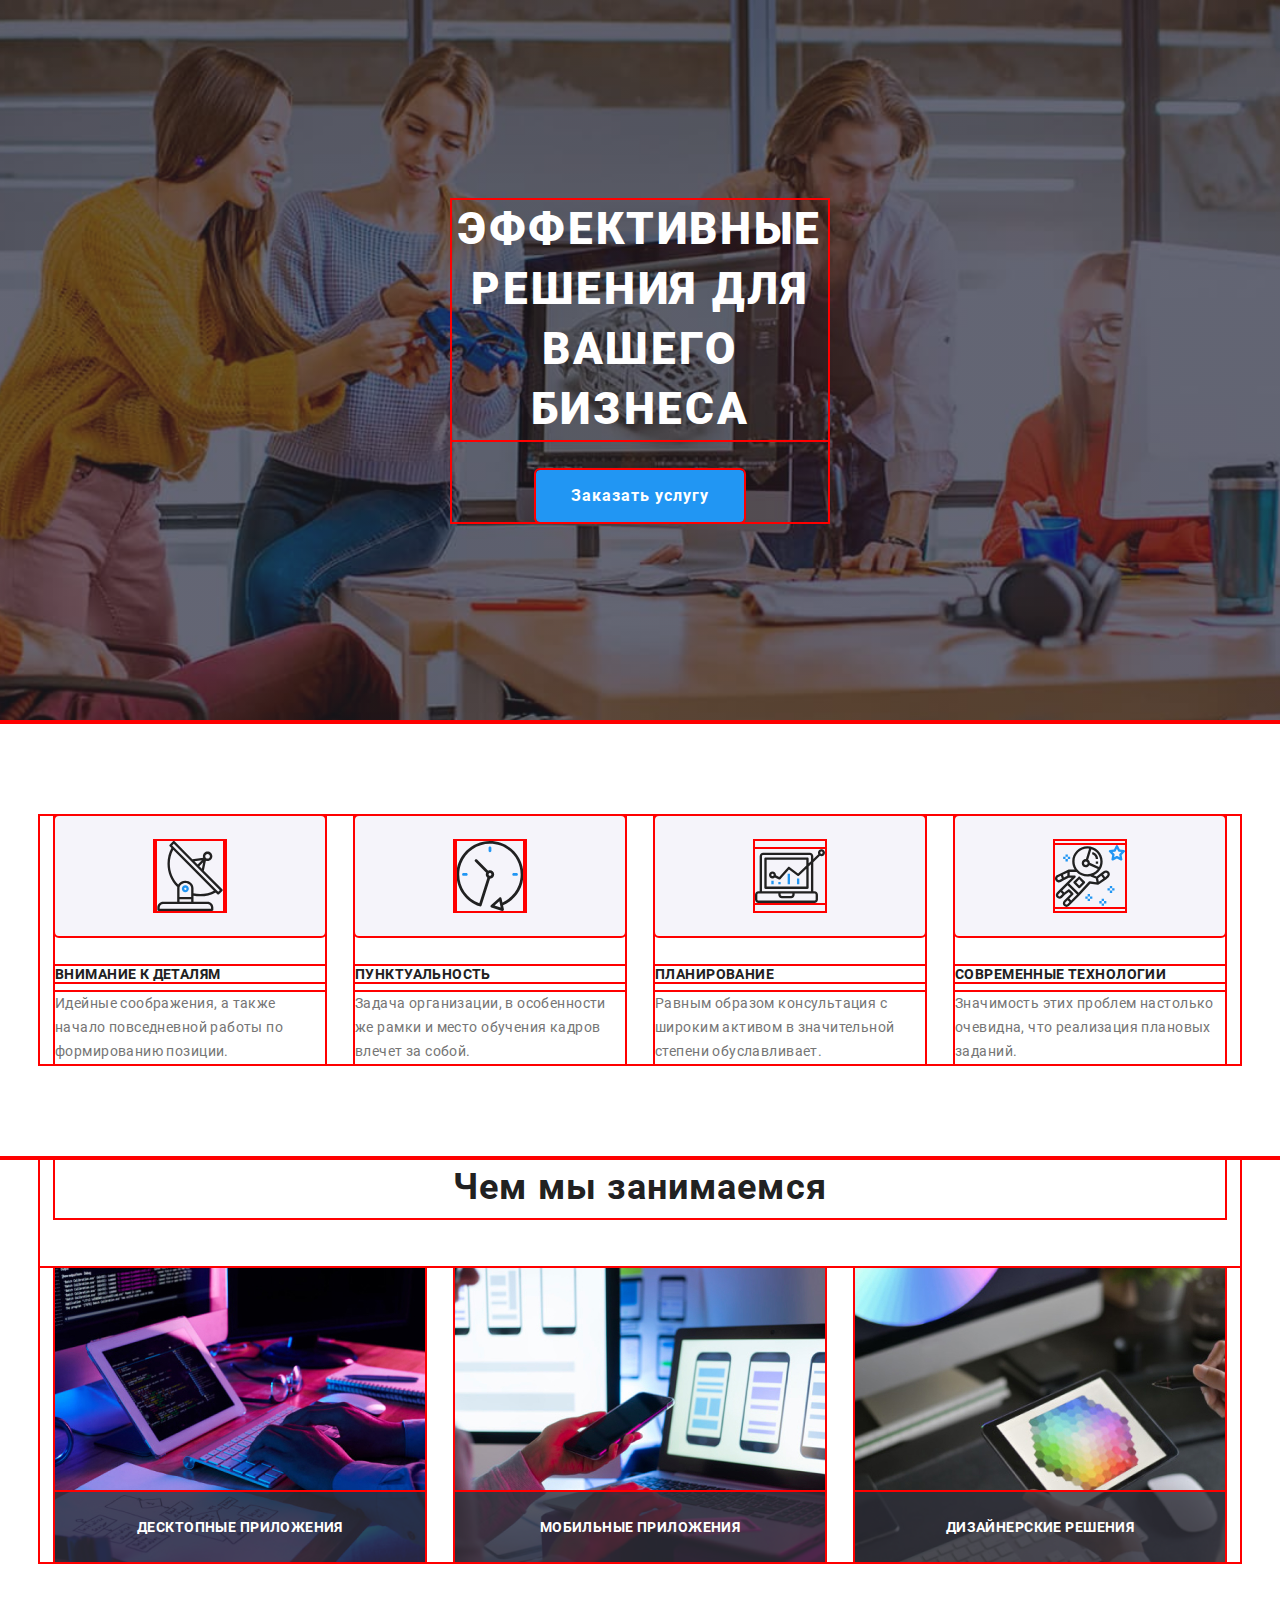
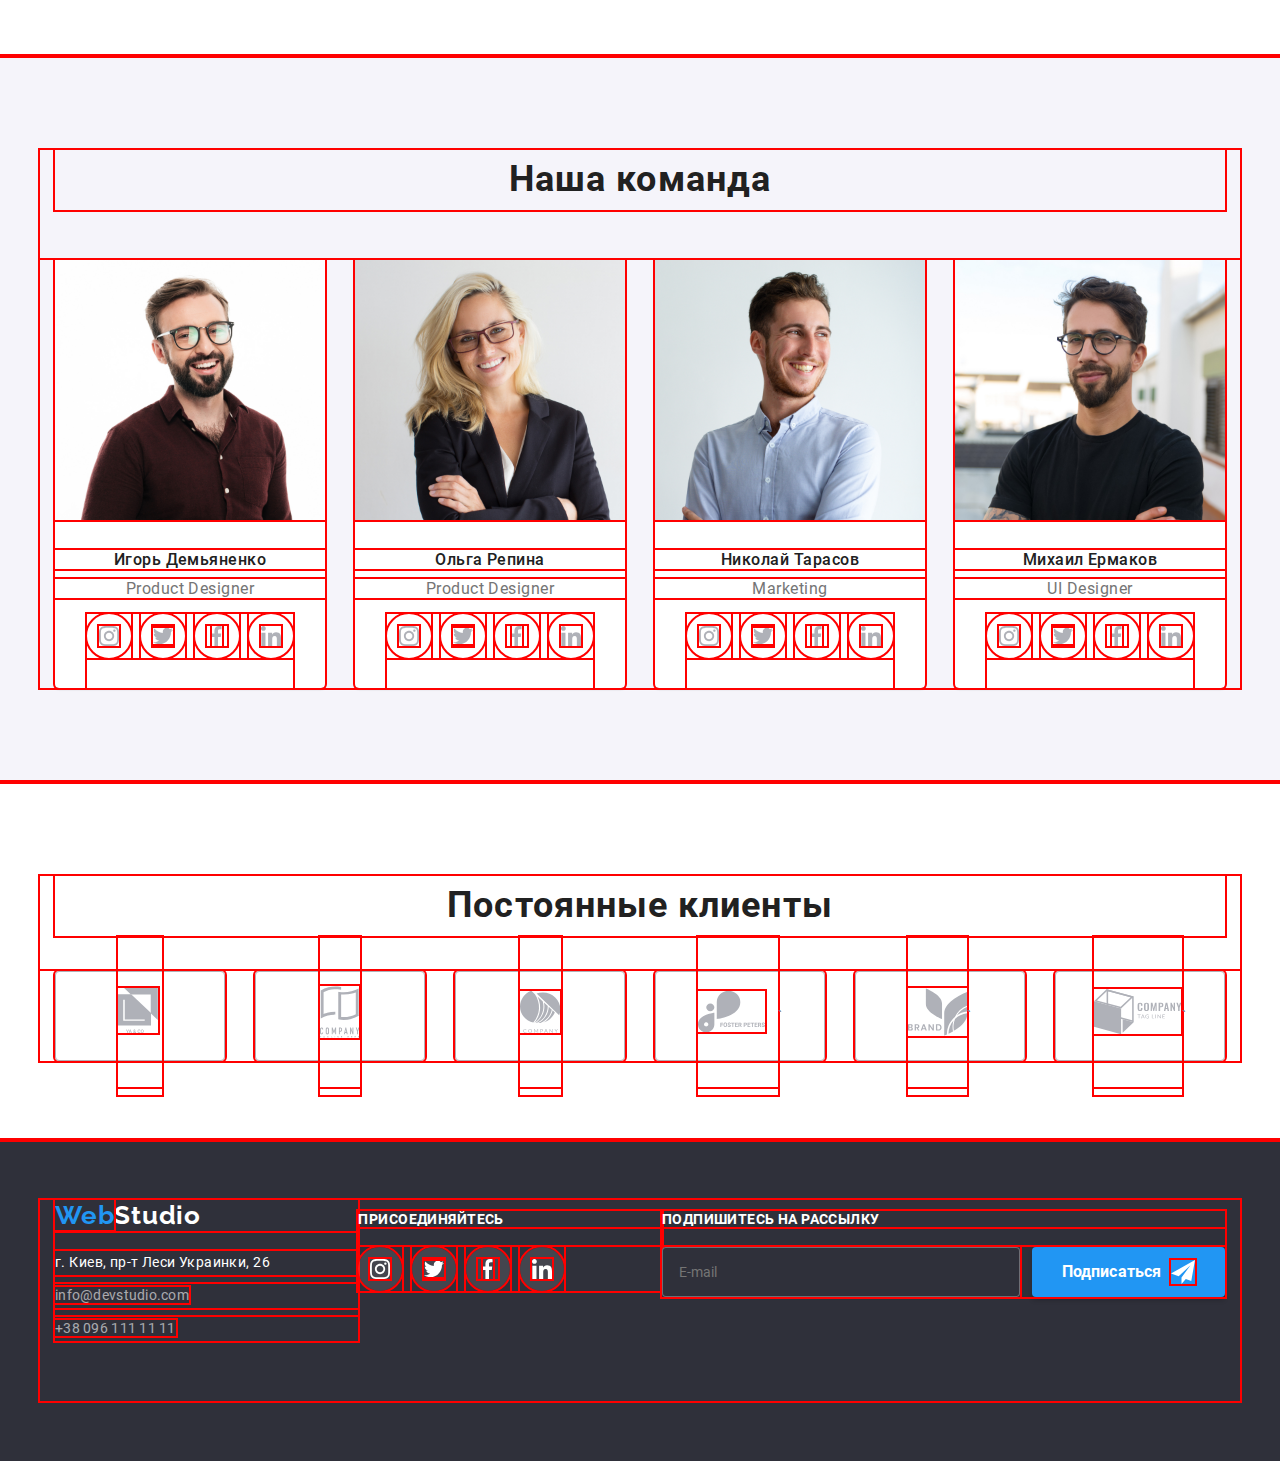
==== commit 4e979951: "Завершает секцию clients" ====
--- a/index.html
+++ b/index.html
@@ -344,7 +344,7 @@
                 </ul>
             </div>
         </section>
-        <!-- <section class="clients">
+        <section class="clients">
             <div class="container">
                 <h2 class="title section-title">Постоянные клиенты</h2>
                 <ul class="list clients-list">
@@ -389,11 +389,11 @@
                     </li>
                 </ul>
             </div>
-        </section> -->
+        </section>
     </main>
     <footer class="dark-bg footer">
         <div class="container footer-container">
-            <!-- <div class="footer-tablet"> -->
+
             <div class="footer-widget">
                 <a href="./index.html" class="logo footer-logo"><span class="logo-accent">Web</span>Studio</a>
                 <address id="contact">
@@ -447,7 +447,7 @@
                     </li>
                 </ul>
 
-                <!-- </div> -->
+
             </div>
             <div class="footer-third">
                 <div class="footer-widget-form">
--- a/css/main.min.css
+++ b/css/main.min.css
@@ -1,2 +1,2 @@
-@font-face{font-family:"Roboto";font-style:normal;font-weight:400;src:url("../fonts/Roboto/roboto-v20-latin_cyrillic-regular.eot");src:local("Roboto"),local("Roboto-Regular"),url("../fonts/Roboto/roboto-v20-latin_cyrillic-regular.eot?#iefix") format("embedded-opentype"),url("../fonts/Roboto/roboto-v20-latin_cyrillic-regular.woff2") format("woff2"),url("../fonts/Roboto/roboto-v20-latin_cyrillic-regular.woff") format("woff"),url("../fonts/Roboto/roboto-v20-latin_cyrillic-regular.ttf") format("truetype"),url("../fonts/Roboto/roboto-v20-latin_cyrillic-regular.svg#Roboto") format("svg")}@font-face{font-family:"Roboto";font-style:normal;font-weight:500;src:url("../fonts/Roboto/roboto-v20-latin_cyrillic-500.eot");src:local("Roboto Medium"),local("Roboto-Medium"),url("../fonts/Roboto/roboto-v20-latin_cyrillic-500.eot?#iefix") format("embedded-opentype"),url("../fonts/Roboto/roboto-v20-latin_cyrillic-500.woff2") format("woff2"),url("../fonts/Roboto/roboto-v20-latin_cyrillic-500.woff") format("woff"),url("../fonts/Roboto/roboto-v20-latin_cyrillic-500.ttf") format("truetype"),url("../fonts/Roboto/roboto-v20-latin_cyrillic-500.svg#Roboto") format("svg")}@font-face{font-family:"Roboto";font-style:normal;font-weight:700;src:url("../fonts/Roboto/roboto-v20-latin_cyrillic-700.eot");src:local("Roboto Bold"),local("Roboto-Bold"),url("../fonts/Roboto/roboto-v20-latin_cyrillic-700.eot?#iefix") format("embedded-opentype"),url("../fonts/Roboto/roboto-v20-latin_cyrillic-700.woff2") format("woff2"),url("../fonts/Roboto/roboto-v20-latin_cyrillic-700.woff") format("woff"),url("../fonts/Roboto/roboto-v20-latin_cyrillic-700.ttf") format("truetype"),url("../fonts/Roboto/roboto-v20-latin_cyrillic-700.svg#Roboto") format("svg")}@font-face{font-family:"Roboto";font-style:normal;font-weight:900;src:url("../fonts/Roboto/roboto-v20-latin_cyrillic-900.eot");src:local("Roboto Black"),local("Roboto-Black"),url("../fonts/Roboto/roboto-v20-latin_cyrillic-900.eot?#iefix") format("embedded-opentype"),url("../fonts/Roboto/roboto-v20-latin_cyrillic-900.woff2") format("woff2"),url("../fonts/Roboto/roboto-v20-latin_cyrillic-900.woff") format("woff"),url("../fonts/Roboto/roboto-v20-latin_cyrillic-900.ttf") format("truetype"),url("../fonts/Roboto/roboto-v20-latin_cyrillic-900.svg#Roboto") format("svg")}html{box-sizing:border-box}*,::before,::after{box-sizing:inherit;outline:2px solid red}body{font-family:"Roboto", sans-serif;font-size:14px;font-weight:400;line-height:1.714;letter-spacing:.03em;color:#757575}h1,h2,h3,p{margin-top:0;margin-bottom:0}img{display:block;max-width:100%;height:auto}address{font-style:normal}.container{width:100%;padding-left:15px;padding-right:15px;margin-left:auto;margin-right:auto}@media (min-width: 480px){.container{width:480px}}@media (min-width: 768px){.container{width:768px}}@media (min-width: 1200px){.container{width:1200px}}.title{font-family:inherit;color:#212121}.page-title{font-size:26px;font-weight:900;line-height:1.615;letter-spacing:.06em;margin-bottom:30px;text-transform:uppercase}@media (min-width: 1200px){.page-title{font-size:44px;font-weight:900;line-height:1.363;letter-spacing:.06em}}.item-title{margin-bottom:10px;font-size:16px;font-weight:500;line-height:1.187;letter-spacing:.03em;color:#212121}.list{list-style:none;padding:0;margin:0}.link{color:inherit;text-decoration:none}.link:hover,.link:focus{transition:cubic-bezier(0.4, 0, 0.2, 1);transition-duration:250ms;color:#2196f3}.btn{display:inline-block;background-color:#2196f3;border-radius:4px;padding:10px 34px;min-width:200px;text-align:center;border:1px solid transparent;font-family:inherit;font-size:16px;font-weight:700;line-height:1.875;letter-spacing:.06em;align-items:center;color:#212121}.menu{display:flex;margin-left:93px}.menu-item:not(:last-child){margin-right:50px}.menu-link{display:block;padding-top:32px;padding-bottom:32px;font-size:14px;font-weight:500;line-height:1.142;letter-spacing:.02em;color:#212121}.current{color:#2196f3;position:relative}.current::after{content:"";display:block;width:100%;height:4px;border-radius:2px;background-color:#2196f3;position:absolute;margin-left:auto;margin-right:auto;bottom:0}.logo{font-family:"Raleway", sans-serif;font-size:26px;font-weight:700;line-height:1.192;letter-spacing:.03em;color:#212121;text-decoration:none}.logo-accent{color:#2196f3}.social-icons{display:flex;justify-content:center}.social-icons-block{margin-right:122px;margin-left:122px;padding-bottom:24px}@media (min-width: 768px){.social-icons-block{margin-right:74px;margin-left:74px}}@media (min-width: 1200px){.social-icons-block{margin-right:32px;margin-left:32px;padding-bottom:30px}}.social-icons-item:not(:last-child){margin-right:10px}.social-icons-link{display:flex;justify-content:center;align-items:center;width:44px;height:44px;background-color:#fff;border-radius:50%}.social-icons-svg{width:20px;height:20px;fill:#afb1b8}.social-icons-link:hover,.social-icons-link:focus{transition:cubic-bezier(0.4, 0, 0.2, 1);transition-duration:250ms;background-color:#2196f3}.social-icons-link:hover .social-icons-svg,.social-icons-link:focus .social-icons-svg{transition:cubic-bezier(0.4, 0, 0.2, 1);transition-duration:250ms;fill:#fff}.contact-list{display:flex}.contact-item:not(:last-child){margin-right:50px}.mail-link,.tel-link{font-size:14px;font-weight:500;line-height:1.142;letter-spacing:.02em}.mail-icon{display:inline-flex;justify-content:center;align-items:center;margin-right:10px;margin-top:auto;margin-bottom:auto;width:16px;height:12px;fill:#757575}.tel-icon{display:inline-flex;justify-content:center;align-items:center;margin-right:10px;margin-top:auto;margin-bottom:auto;width:10px;height:16px;fill:#757575}.contact-item:hover,.contact-item:focus{transition:cubic-bezier(0.4, 0, 0.2, 1);transition-duration:250ms;fill:#2196f3}.contact-item:hover .mail-icon,.contact-item:focus .mail-icon{transition:cubic-bezier(0.4, 0, 0.2, 1);transition-duration:250ms;fill:#2196f3}.contact-item:hover .tel-icon,.contact-item:focus .tel-icon{transition:cubic-bezier(0.4, 0, 0.2, 1);transition-duration:250ms;fill:#2196f3}section{padding-top:60px;padding-bottom:60px}@media (min-width: 1200px){section{padding-top:94px;padding-bottom:94px}}.section.no-padding{padding-top:0}.section-title{margin-bottom:30px;font-size:28px;font-weight:700;line-height:1.178;letter-spacing:.03em;text-align:center}@media (min-width: 1200px){.section-title{margin-bottom:50px;font-size:36px;font-weight:700;line-height:1.666;letter-spacing:.03em;text-align:center}}.header-container{display:flex;justify-content:flex-start;align-items:center}.navigation{display:flex;align-items:center;margin-right:auto}.hero{padding-top:118px;padding-bottom:118px;padding-left:60px;padding-right:60px;background-image:linear-gradient(to right, rgba(47,48,58,0.4), rgba(47,48,58,0.4)),url(../img/mobile/hero-mobile.jpg);background-repeat:no-repeat;background-size:cover;background-position:center}@media (min-width: 768px){.hero{padding-left:204px;padding-right:204px;background-image:linear-gradient(to right, rgba(47,48,58,0.4), rgba(47,48,58,0.4)),url(../img/tablet/hero.jpg)}}@media (min-width: 1200px){.hero{padding-top:200px;padding-bottom:200px;padding-left:452px;padding-right:452px;background-image:linear-gradient(to right, rgba(47,48,58,0.4), rgba(47,48,58,0.4)),url(../img/hero.jpg)}}@media screen and (min-device-pixel-ratio: 2), screen and (min-resolution: 192dpi), screen and (min-resolution: 2dppx){.hero{background-image:linear-gradient(to right, rgba(47,48,58,0.4), rgba(47,48,58,0.4)),url(../img/mobile/hero-mobile@2x.jpg)}}@media screen and (min-device-pixel-ratio: 2) and (min-width: 768px), screen and (min-resolution: 192dpi) and (min-width: 768px), screen and (min-resolution: 2dppx) and (min-width: 768px){.hero{background-image:linear-gradient(to right, rgba(47,48,58,0.4), rgba(47,48,58,0.4)),url(../img/tablet/hero@2x.jpg)}}@media screen and (min-device-pixel-ratio: 2) and (min-width: 1200px), screen and (min-resolution: 192dpi) and (min-width: 1200px), screen and (min-resolution: 2dppx) and (min-width: 1200px){.hero{background-image:linear-gradient(to right, rgba(47,48,58,0.4), rgba(47,48,58,0.4)),url(../img/hero@2x.jpg)}}.hero-content{max-width:360px;text-align:center;text-align:center}@media (min-width: 1200px){.hero-content{max-width:696px}}@media screen and (max-width: 1199px) and (min-width: 768px){.special-list{display:flex;flex-wrap:wrap;margin-right:-30px;margin-top:-30px}}@media (min-width: 1200px){.special-list{display:flex;justify-content:center}}@media screen and (max-width: 1199px){.special-item:not(:last-child){margin-bottom:30px}}@media (min-width: 1200px){.special-item:not(:last-child){margin-right:30px}}@media screen and (max-width: 1199px) and (min-width: 768px){.special-item{width:calc((100% - 60px) / 2);margin-right:30px;margin-bottom:30px}.special-item:nth-child(2n){margin-right:0}.special-item:nth-last-child(-n+2){margin-bottom:0}}@media (min-width: 1200px){.special-item{width:270px}}.special-title{margin-bottom:10px;font-size:14px;font-weight:700;line-height:1.142;letter-spacing:.03em;text-transform:uppercase}@media (max-width: 767px){.special-title{text-align:center}}.special-icons-link{display:inline-flex;justify-content:center;align-items:center;width:100%;height:120px;border-radius:4px;border:1px solid transparent;background-color:#f5f4fa;margin-bottom:30px}@media (min-width: 1200px){.special-icons-link{display:flex;justify-content:center;align-items:center;width:270px}}.special-icons-svg{width:70px;height:70px;fill:#afb1b8}@media (min-width: 1200px){.special-icons-svg{width:70px;height:70px}}.work-section{display:none}@media (min-width: 1200px){.work-section{display:block}}.work-list{display:flex;margin-right:-15px;margin-left:-15px}.work-item{flex-basis:calc((100% - 15px) / 3);margin-right:15px;margin-left:15px;position:relative}.work-item-shadowbox{position:absolute;bottom:0;left:0;width:370px;height:70px;background-color:rgba(47,48,58,0.8);display:flex;justify-content:center;align-items:center}.work-item-shadowbox-title{position:absolute;left:0;bottom:0;width:100%;font-size:14px;font-weight:700;line-height:1.142;letter-spacing:.03em;text-transform:uppercase;text-align:center;color:#fff;margin:0;padding:0;padding-top:27px;padding-bottom:27px}.team-section{background-color:#f5f4fa}@media screen and (max-width: 1199px) and (min-width: 768px){.team-list{display:flex;flex-wrap:wrap;margin-right:-30px;margin-top:-30px}}@media (min-width: 1200px){.team-list{display:flex;margin-right:-15px;margin-left:-15px}}.team-item{text-align:center;background-color:#fff;box-shadow:0px 1px 3px rgba(0,0,0,0.12),0px 1px 1px rgba(0,0,0,0.14),0px 2px 1px rgba(0,0,0,0.2);border-radius:0px 0px 4px 4px}@media screen and (max-width: 1199px) and (min-width: 768px){.team-item{width:calc((100% - 60px) / 2);margin-right:30px;margin-bottom:30px}}@media (min-width: 1200px){.team-item{flex-basis:calc((100% - 15px) / 4);margin-right:15px;margin-left:15px}.team-item .team-item:not(:last-child){margin-bottom:30px}}@media screen and (max-width: 1199px) and (min-width: 768px){.team-item:nth-child(n+3){margin-bottom:0}}.team-gallery{display:block;text-align:center;width:100%;margin-bottom:30px}.team-position{margin-bottom:16px;font-size:16px;font-weight:400;line-height:1.187;letter-spacing:.03em;color:#757575}.clients-list{display:flex;flex-wrap:wrap;margin-right:-30px;margin-top:-30px}.clients-icons-link{display:flex;justify-content:center;align-items:center;width:170px;height:90px;background-color:#fff;border:1px solid #afb1b8}.clients-item{flex-basis:calc(100% / 6 - 30px);margin-right:30px;margin-top:30px}.clients-icons-svg{fill:#afb1b8}.clients-icons-link:hover,.clients-icons-link:focus{transition:cubic-bezier(0.4, 0, 0.2, 1);transition-duration:250ms;border:1px solid #2196f3}.clients-icons-link:hover .clients-icons-svg,.clients-icons-link:focus .clients-icons-svg{transition:cubic-bezier(0.4, 0, 0.2, 1);transition-duration:250ms;fill:#2196f3}.footer{padding-top:60px;padding-bottom:60px}@media screen and (max-width: 1199px){.footer-container{text-align:center}}@media (max-width: 767px){.footer-container{display:inline-block}}@media screen and (max-width: 1199px) and (min-width: 768px){.footer-container{display:flex;flex-wrap:wrap;justify-content:center}}@media (min-width: 1200px){.footer-container{display:flex;align-items:baseline;justify-content:space-between}}.footer-widget{display:inline-block;flex-basis:calc(100% / 2);margin-bottom:60px}@media (min-width: 1200px){.footer-widget{width:calc(100% / 3)}}.footer-logo{display:block;margin-bottom:20px}.address{margin:0;margin-bottom:8px}@media (min-width: 1200px){.address{margin-bottom:9px}}.footer-contact-item:not(:last-child){margin-bottom:8px}@media (min-width: 1200px){.footer-contact-item:not(:last-child){margin-bottom:9px}}.join{display:block;margin-bottom:20px;font-size:14px;font-weight:700;line-height:1.142;letter-spacing:.03em;text-transform:uppercase;color:#fff}.social-icons-footer{display:flex}@media screen and (max-width: 1199px){.social-icons-footer{justify-content:center}}.social-icons-link-footer{display:flex;justify-content:center;align-items:center;width:44px;height:44px;background:rgba(255,255,255,0.1);border-radius:50%}.social-icons-link-footer:hover,.social-icons-link-footer:focus{transition:cubic-bezier(0.4, 0, 0.2, 1);transition-duration:250ms;background-color:#2196f3}.social-icons-svg-footer{width:20px;height:20px;fill:#fff}@media screen and (max-width: 1199px) and (min-width: 768px){.footer-widget-form{display:inline-block;width:450px;align-items:center}}.dark-bg{background-color:#2f303a;color:#fff}.dark-bg .page-title,.dark-bg .btn,.dark-bg .logo{color:#fff}.dark-bg .mail-link,.dark-bg .tel-link{font-weight:400;color:rgba(255,255,255,0.6)}@media (min-width: 1200px){.wrap-form{display:flex;align-items:center}}.form-footer{display:block}@media (max-width: 767px){.form-footer{width:100%;margin-bottom:20px}}@media (min-width: 1200px){.form-footer{margin-right:12px}}.input-footer{width:100%;height:50px;border:1px solid rgba(255,255,255,0.3);background-color:#2f303a;border-radius:4px;padding-left:16px;color:rgba(255,255,255,0.6);outline:none}@media (min-width: 1200px){.input-footer{width:358px}}.button-footer{display:inline-flex;align-items:center;cursor:pointer;height:50px;padding-left:30px;padding-right:30px;background:#2196f3;border:0;box-shadow:0px 4px 4px rgba(0,0,0,0.15);border-radius:4px;color:#fff;font-size:16px;font-weight:700;line-height:1.875;letter-spacing:.006em;text-align:center;outline:none}.button-footer::after{content:"";display:inline-block;width:24px;height:24px;margin-left:10px;margin-right:0;background-image:url(../icons/gitignore.svg);background-size:contain;background-repeat:no-repeat}@media (min-width: 1200px){.footer-tablet{display:flex;align-items:baseline;justify-content:space-between}}@media screen and (max-width: 1199px) and (min-width: 768px){.footer-tablet{display:flex;justify-content:center}}@media (min-width: 768px){.footer-container.footer-widget{width:calc(100% / 2)}}.backdrop{position:fixed;top:0;left:0;right:0;bottom:0;width:100%;height:100%;z-index:70;background-color:rgba(0,0,0,0.2);opacity:1;transition:all 250ms cubic-bezier(0.4, 0, 0.2, 1)}.backdrop.is-hidden{visibility:hidden;opacity:0;pointer-events:none}.backdrop.is-hidden .modal-box{transform:translate(-50%, 0) scale(0.2, 0.25)}.modal-box{position:relative;top:50%;left:50%;width:528px;height:581px;padding:40px;border-radius:4px;transform:translate(-50%, -50%);background-color:#fff;z-index:50;box-shadow:0px 1px 3px rgba(0,0,0,0.12),0px 1px 1px rgba(0,0,0,0.14),0px 2px 1px rgba(0,0,0,0.2);transform:translate(-50%, -50%) scale(1, 1);transition:all 250ms cubic-bezier(0.4, 0, 0.2, 1)}.btn-close{display:flex;justify-content:center;align-items:center;position:absolute;top:8px;right:8px;width:30px;height:30px;border:1px solid rgba(0,0,0,0.1);box-sizing:border-box;background-color:#fff;border-radius:50%;padding:0;align-items:center}.modal-icon-svg{width:18px;height:18px;transition:all 250ms cubic-bezier(0.4, 0, 0.2, 1)}.btn-close:hover .modal-icon-svg,.btn-close:focus s.modal-icon-svgvg{fill:#2196f3}.modal-title{margin-top:0;margin-bottom:12px;color:#212121;font-size:20px;font-weight:700;line-height:1.15;letter-spacing:.03em;text-align:center}.modal-input-group{position:relative;margin-bottom:10px}.modal-input-group label{display:block;color:#757575;font-size:12px;font-weight:400;line-height:1.15;letter-spacing:.01em}.modal-input-group input,.modal-input-group textarea{width:100%;border:1px solid rgba(33,33,33,0.2);border-radius:4px;color:rgba(117,117,117,0.5);transition:all 250ms cubic-bezier(0.4, 0, 0.2, 1)}.modal-input-group input{height:40px;padding-left:42px}.modal-input-group textarea{min-width:100%;max-width:100%;min-height:120px;padding:12px 16px;color:rgba(117,117,117,0.5);font-size:14px;font-weight:400;line-height:1.142;letter-spacing:.01em;resize:none}.modal-input-group input:hover,.modal-input-group input:focus,.modal-input-group textarea:hover,.modal-input-group textarea:focus{outline:#2196f3 auto 1px;border:1px solid #2196f3}.modal-input-group input:hover+.modal-input-ico svg,.modal-input-group input:focus+.modal-input-ico svg{fill:#2196f3}.modal-input-group textarea::placeholder{color:rgba(117,117,117,0.5);font-size:14px;font-weight:400;line-height:1.142;letter-spacing:.01em}.modal-input-ico{position:absolute;top:25px;left:15px;display:flex;justify-content:center;align-items:center;width:18px;height:18px}.modal-input-ico svg{transition:cubic-bezier(0.4, 0, 0.2, 1);transition-duration:250ms}.modal-agree{display:flex;justify-content:center;align-items:center;margin-bottom:30px;color:#757575;font-size:14px;font-weight:400;line-height:1.71;letter-spacing:.03em}.modal-agree a{color:#2196f3;text-decoration:underline}.modal-agree input[type="checkbox"]{opacity:0;position:absolute;width:1px;height:1px;margin:-1px;border:0;padding:0;clip:rect(0 0 0 0);overflow:hidden}.modal-agree label{display:flex;justify-content:center;align-items:center}.modal-agree label::before{content:"";width:16px;height:15px;margin-right:10px}.modal-agree input[type="checkbox"]+label::before{background:url("../icons/checked.svg")}.modal-agree input[type="checkbox"]:checked+label::before{background-image:url("../icons/checkedbox.svg");background-color:#2196f3;border-radius:2px;background-position:center;background-repeat:no-repeat}.modal-btn-send{display:block;width:200px;margin:0 auto;padding:10px 0;background:#2196f3;border:1px solid transparent;box-shadow:0px 4px 4px rgba(0,0,0,0.15);border-radius:4px;font-size:16px;font-weight:700;line-height:1.875;letter-spacing:.06em;color:#ffffff;transition:cubic-bezier(0.4, 0, 0.2, 1);transition-duration:250ms}.modal-btn-send:hover,.modal-btn-send:focus{background:#188ce8;outline:none;filter:drop-shadow(0px 4px 4px rgba(0,0,0,0.25))}
+@font-face{font-family:"Roboto";font-style:normal;font-weight:400;src:url("../fonts/Roboto/roboto-v20-latin_cyrillic-regular.eot");src:local("Roboto"),local("Roboto-Regular"),url("../fonts/Roboto/roboto-v20-latin_cyrillic-regular.eot?#iefix") format("embedded-opentype"),url("../fonts/Roboto/roboto-v20-latin_cyrillic-regular.woff2") format("woff2"),url("../fonts/Roboto/roboto-v20-latin_cyrillic-regular.woff") format("woff"),url("../fonts/Roboto/roboto-v20-latin_cyrillic-regular.ttf") format("truetype"),url("../fonts/Roboto/roboto-v20-latin_cyrillic-regular.svg#Roboto") format("svg")}@font-face{font-family:"Roboto";font-style:normal;font-weight:500;src:url("../fonts/Roboto/roboto-v20-latin_cyrillic-500.eot");src:local("Roboto Medium"),local("Roboto-Medium"),url("../fonts/Roboto/roboto-v20-latin_cyrillic-500.eot?#iefix") format("embedded-opentype"),url("../fonts/Roboto/roboto-v20-latin_cyrillic-500.woff2") format("woff2"),url("../fonts/Roboto/roboto-v20-latin_cyrillic-500.woff") format("woff"),url("../fonts/Roboto/roboto-v20-latin_cyrillic-500.ttf") format("truetype"),url("../fonts/Roboto/roboto-v20-latin_cyrillic-500.svg#Roboto") format("svg")}@font-face{font-family:"Roboto";font-style:normal;font-weight:700;src:url("../fonts/Roboto/roboto-v20-latin_cyrillic-700.eot");src:local("Roboto Bold"),local("Roboto-Bold"),url("../fonts/Roboto/roboto-v20-latin_cyrillic-700.eot?#iefix") format("embedded-opentype"),url("../fonts/Roboto/roboto-v20-latin_cyrillic-700.woff2") format("woff2"),url("../fonts/Roboto/roboto-v20-latin_cyrillic-700.woff") format("woff"),url("../fonts/Roboto/roboto-v20-latin_cyrillic-700.ttf") format("truetype"),url("../fonts/Roboto/roboto-v20-latin_cyrillic-700.svg#Roboto") format("svg")}@font-face{font-family:"Roboto";font-style:normal;font-weight:900;src:url("../fonts/Roboto/roboto-v20-latin_cyrillic-900.eot");src:local("Roboto Black"),local("Roboto-Black"),url("../fonts/Roboto/roboto-v20-latin_cyrillic-900.eot?#iefix") format("embedded-opentype"),url("../fonts/Roboto/roboto-v20-latin_cyrillic-900.woff2") format("woff2"),url("../fonts/Roboto/roboto-v20-latin_cyrillic-900.woff") format("woff"),url("../fonts/Roboto/roboto-v20-latin_cyrillic-900.ttf") format("truetype"),url("../fonts/Roboto/roboto-v20-latin_cyrillic-900.svg#Roboto") format("svg")}html{box-sizing:border-box}*,::before,::after{box-sizing:inherit;outline:2px solid red}body{font-family:"Roboto", sans-serif;font-size:14px;font-weight:400;line-height:1.714;letter-spacing:.03em;color:#757575}h1,h2,h3,p{margin-top:0;margin-bottom:0}img{display:block;max-width:100%;height:auto}address{font-style:normal}.container{width:100%;padding-left:15px;padding-right:15px;margin-left:auto;margin-right:auto}@media (min-width: 480px){.container{width:480px}}@media (min-width: 768px){.container{width:768px}}@media (min-width: 1200px){.container{width:1200px}}.title{font-family:inherit;color:#212121}.page-title{font-size:26px;font-weight:900;line-height:1.615;letter-spacing:.06em;margin-bottom:30px;text-transform:uppercase}@media (min-width: 1200px){.page-title{font-size:44px;font-weight:900;line-height:1.363;letter-spacing:.06em}}.item-title{margin-bottom:10px;font-size:16px;font-weight:500;line-height:1.187;letter-spacing:.03em;color:#212121}.list{list-style:none;padding:0;margin:0}.link{color:inherit;text-decoration:none}.link:hover,.link:focus{transition:cubic-bezier(0.4, 0, 0.2, 1);transition-duration:250ms;color:#2196f3}.btn{display:inline-block;background-color:#2196f3;border-radius:4px;padding:10px 34px;min-width:200px;text-align:center;border:1px solid transparent;font-family:inherit;font-size:16px;font-weight:700;line-height:1.875;letter-spacing:.06em;align-items:center;color:#212121}.menu{display:flex;margin-left:93px}.menu-item:not(:last-child){margin-right:50px}.menu-link{display:block;padding-top:32px;padding-bottom:32px;font-size:14px;font-weight:500;line-height:1.142;letter-spacing:.02em;color:#212121}.current{color:#2196f3;position:relative}.current::after{content:"";display:block;width:100%;height:4px;border-radius:2px;background-color:#2196f3;position:absolute;margin-left:auto;margin-right:auto;bottom:0}.logo{font-family:"Raleway", sans-serif;font-size:26px;font-weight:700;line-height:1.192;letter-spacing:.03em;color:#212121;text-decoration:none}.logo-accent{color:#2196f3}.social-icons{display:flex;justify-content:center}.social-icons-block{margin-right:122px;margin-left:122px;padding-bottom:24px}@media (min-width: 768px){.social-icons-block{margin-right:74px;margin-left:74px}}@media (min-width: 1200px){.social-icons-block{margin-right:32px;margin-left:32px;padding-bottom:30px}}.social-icons-item:not(:last-child){margin-right:10px}.social-icons-link{display:flex;justify-content:center;align-items:center;width:44px;height:44px;background-color:#fff;border-radius:50%}.social-icons-svg{width:20px;height:20px;fill:#afb1b8}.social-icons-link:hover,.social-icons-link:focus{transition:cubic-bezier(0.4, 0, 0.2, 1);transition-duration:250ms;background-color:#2196f3}.social-icons-link:hover .social-icons-svg,.social-icons-link:focus .social-icons-svg{transition:cubic-bezier(0.4, 0, 0.2, 1);transition-duration:250ms;fill:#fff}.contact-list{display:flex}.contact-item:not(:last-child){margin-right:50px}.mail-link,.tel-link{font-size:14px;font-weight:500;line-height:1.142;letter-spacing:.02em}.mail-icon{display:inline-flex;justify-content:center;align-items:center;margin-right:10px;margin-top:auto;margin-bottom:auto;width:16px;height:12px;fill:#757575}.tel-icon{display:inline-flex;justify-content:center;align-items:center;margin-right:10px;margin-top:auto;margin-bottom:auto;width:10px;height:16px;fill:#757575}.contact-item:hover,.contact-item:focus{transition:cubic-bezier(0.4, 0, 0.2, 1);transition-duration:250ms;fill:#2196f3}.contact-item:hover .mail-icon,.contact-item:focus .mail-icon{transition:cubic-bezier(0.4, 0, 0.2, 1);transition-duration:250ms;fill:#2196f3}.contact-item:hover .tel-icon,.contact-item:focus .tel-icon{transition:cubic-bezier(0.4, 0, 0.2, 1);transition-duration:250ms;fill:#2196f3}section{padding-top:60px;padding-bottom:60px}@media (min-width: 1200px){section{padding-top:94px;padding-bottom:94px}}.section.no-padding{padding-top:0}.section-title{margin-bottom:30px;font-size:28px;font-weight:700;line-height:1.178;letter-spacing:.03em;text-align:center}@media (min-width: 1200px){.section-title{margin-bottom:50px;font-size:36px;font-weight:700;line-height:1.666;letter-spacing:.03em;text-align:center}}.header-container{display:flex;justify-content:flex-start;align-items:center}.navigation{display:flex;align-items:center;margin-right:auto}.hero{padding-top:118px;padding-bottom:118px;padding-left:60px;padding-right:60px;background-image:linear-gradient(to right, rgba(47,48,58,0.4), rgba(47,48,58,0.4)),url(../img/mobile/hero-mobile.jpg);background-repeat:no-repeat;background-size:cover;background-position:center}@media (min-width: 768px){.hero{padding-left:204px;padding-right:204px;background-image:linear-gradient(to right, rgba(47,48,58,0.4), rgba(47,48,58,0.4)),url(../img/tablet/hero.jpg)}}@media (min-width: 1200px){.hero{padding-top:200px;padding-bottom:200px;padding-left:452px;padding-right:452px;background-image:linear-gradient(to right, rgba(47,48,58,0.4), rgba(47,48,58,0.4)),url(../img/hero.jpg)}}@media screen and (min-device-pixel-ratio: 2), screen and (min-resolution: 192dpi), screen and (min-resolution: 2dppx){.hero{background-image:linear-gradient(to right, rgba(47,48,58,0.4), rgba(47,48,58,0.4)),url(../img/mobile/hero-mobile@2x.jpg)}}@media screen and (min-device-pixel-ratio: 2) and (min-width: 768px), screen and (min-resolution: 192dpi) and (min-width: 768px), screen and (min-resolution: 2dppx) and (min-width: 768px){.hero{background-image:linear-gradient(to right, rgba(47,48,58,0.4), rgba(47,48,58,0.4)),url(../img/tablet/hero@2x.jpg)}}@media screen and (min-device-pixel-ratio: 2) and (min-width: 1200px), screen and (min-resolution: 192dpi) and (min-width: 1200px), screen and (min-resolution: 2dppx) and (min-width: 1200px){.hero{background-image:linear-gradient(to right, rgba(47,48,58,0.4), rgba(47,48,58,0.4)),url(../img/hero@2x.jpg)}}.hero-content{max-width:360px;text-align:center;text-align:center}@media (min-width: 1200px){.hero-content{max-width:696px}}@media screen and (max-width: 1199px) and (min-width: 768px){.special-list{display:flex;flex-wrap:wrap;margin-right:-30px;margin-top:-30px}}@media (min-width: 1200px){.special-list{display:flex;justify-content:center}}@media screen and (max-width: 1199px){.special-item:not(:last-child){margin-bottom:30px}}@media (min-width: 1200px){.special-item:not(:last-child){margin-right:30px}}@media screen and (max-width: 1199px) and (min-width: 768px){.special-item{width:calc((100% - 60px) / 2);margin-right:30px;margin-bottom:30px}.special-item:nth-child(2n){margin-right:0}.special-item:nth-last-child(-n+2){margin-bottom:0}}@media (min-width: 1200px){.special-item{width:270px}}.special-title{margin-bottom:10px;font-size:14px;font-weight:700;line-height:1.142;letter-spacing:.03em;text-transform:uppercase}@media (max-width: 767px){.special-title{text-align:center}}.special-icons-link{display:inline-flex;justify-content:center;align-items:center;width:100%;height:120px;border-radius:4px;border:1px solid transparent;background-color:#f5f4fa;margin-bottom:30px}@media (min-width: 1200px){.special-icons-link{display:flex;justify-content:center;align-items:center;width:270px}}.special-icons-svg{width:70px;height:70px;fill:#afb1b8}@media (min-width: 1200px){.special-icons-svg{width:70px;height:70px}}.work-section{display:none}@media (min-width: 1200px){.work-section{display:block}}.work-list{display:flex;margin-right:-15px;margin-left:-15px}.work-item{flex-basis:calc((100% - 15px) / 3);margin-right:15px;margin-left:15px;position:relative}.work-item-shadowbox{position:absolute;bottom:0;left:0;width:370px;height:70px;background-color:rgba(47,48,58,0.8);display:flex;justify-content:center;align-items:center}.work-item-shadowbox-title{position:absolute;left:0;bottom:0;width:100%;font-size:14px;font-weight:700;line-height:1.142;letter-spacing:.03em;text-transform:uppercase;text-align:center;color:#fff;margin:0;padding:0;padding-top:27px;padding-bottom:27px}.team-section{background-color:#f5f4fa}@media screen and (max-width: 1199px) and (min-width: 768px){.team-list{display:flex;flex-wrap:wrap;margin-right:-30px;margin-top:-30px}}@media (min-width: 1200px){.team-list{display:flex;margin-right:-15px;margin-left:-15px}}.team-item{text-align:center;background-color:#fff;box-shadow:0px 1px 3px rgba(0,0,0,0.12),0px 1px 1px rgba(0,0,0,0.14),0px 2px 1px rgba(0,0,0,0.2);border-radius:0px 0px 4px 4px}@media screen and (max-width: 1199px) and (min-width: 768px){.team-item{width:calc((100% - 60px) / 2);margin-right:30px;margin-bottom:30px}}@media (min-width: 1200px){.team-item{flex-basis:calc((100% - 15px) / 4);margin-right:15px;margin-left:15px}.team-item .team-item:not(:last-child){margin-bottom:30px}}@media screen and (max-width: 1199px) and (min-width: 768px){.team-item:nth-child(n+3){margin-bottom:0}}.team-gallery{display:block;text-align:center;width:100%;margin-bottom:30px}.team-position{margin-bottom:16px;font-size:16px;font-weight:400;line-height:1.187;letter-spacing:.03em;color:#757575}.clients-list{display:flex;flex-wrap:wrap}@media screen and (max-width: 1999px){.clients-list{justify-content:center;margin:-15px}}@media (min-width: 1200px){.clients-list{flex-wrap:nowrap;margin:-15px}}.clients-item{display:inline-flex;align-items:center;justify-content:center;border-radius:4px;border:1px solid #afb1b8;background-color:#fff;margin:15px}@media screen and (max-width: 1999px){.clients-item{height:90px;width:calc((100% - 60px) / 2)}}@media screen and (max-width: 1199px) and (min-width: 768px){.clients-item{width:calc((100% - 90px) / 3)}}@media (min-width: 1200px){.clients-item{width:calc(100% / 6 - 30px);margin:15px;width:170px;height:90px;margin-bottom:0;margin-top:0}}@media screen and (max-width: 767px){.clients-item:nth-child(n+5){margin-bottom:0}}@media screen and (max-width: 1199px) and (min-width: 768px){.clients-item:nth-child(n+4){margin-bottom:0}}.clients-icons-svg{fill:#afb1b8}.clients-icons-link:hover,.clients-icons-link:focus{transition:cubic-bezier(0.4, 0, 0.2, 1);transition-duration:250ms;border:1px solid #2196f3}.clients-icons-link:hover .clients-icons-svg,.clients-icons-link:focus .clients-icons-svg{transition:cubic-bezier(0.4, 0, 0.2, 1);transition-duration:250ms;fill:#2196f3}.footer{display:flex;padding-top:60px;padding-bottom:60px}@media screen and (max-width: 1199px){.footer-container{text-align:center}}@media (max-width: 767px){.footer-container{display:inline-block}}@media screen and (max-width: 1199px) and (min-width: 768px){.footer-container{display:flex;flex-wrap:wrap;justify-content:center}}@media (min-width: 1200px){.footer-container{display:flex;align-items:baseline;justify-content:space-between}}.footer-widget{margin-bottom:60px}@media screen and (max-width: 1199px) and (min-width: 768px){.footer-widget{display:inline-block;flex-basis:calc(100% / 2);margin-bottom:60px}}@media (min-width: 1200px){.footer-widget{width:calc(100% / 3)}}.footer-logo{display:block;margin-bottom:20px}.address{margin:0;margin-bottom:8px}@media (min-width: 1200px){.address{margin-bottom:9px}}.footer-contact-item:not(:last-child){margin-bottom:8px}@media (min-width: 1200px){.footer-contact-item:not(:last-child){margin-bottom:9px}}.join{display:block;margin-bottom:20px;font-size:14px;font-weight:700;line-height:1.142;letter-spacing:.03em;text-transform:uppercase;color:#fff}.social-icons-footer{display:flex}@media screen and (max-width: 1199px){.social-icons-footer{justify-content:center}}.social-icons-link-footer{display:flex;justify-content:center;align-items:center;width:44px;height:44px;background:rgba(255,255,255,0.1);border-radius:50%}.social-icons-link-footer:hover,.social-icons-link-footer:focus{transition:cubic-bezier(0.4, 0, 0.2, 1);transition-duration:250ms;background-color:#2196f3}.social-icons-svg-footer{width:20px;height:20px;fill:#fff}@media screen and (max-width: 1199px) and (min-width: 768px){.footer-widget-form{display:inline-block;width:450px;align-items:center}}.dark-bg{background-color:#2f303a;color:#fff}.dark-bg .page-title,.dark-bg .btn,.dark-bg .logo{color:#fff}.dark-bg .mail-link,.dark-bg .tel-link{font-weight:400;color:rgba(255,255,255,0.6)}@media (min-width: 1200px){.wrap-form{display:flex;align-items:center}}.form-footer{display:block}@media (max-width: 767px){.form-footer{width:100%;margin-bottom:20px}}@media (min-width: 1200px){.form-footer{margin-right:12px}}.input-footer{width:100%;height:50px;border:1px solid rgba(255,255,255,0.3);background-color:#2f303a;border-radius:4px;padding-left:16px;color:rgba(255,255,255,0.6);outline:none}@media (min-width: 1200px){.input-footer{width:358px}}.button-footer{display:inline-flex;align-items:center;cursor:pointer;height:50px;padding-left:30px;padding-right:30px;background:#2196f3;border:0;box-shadow:0px 4px 4px rgba(0,0,0,0.15);border-radius:4px;color:#fff;font-size:16px;font-weight:700;line-height:1.875;letter-spacing:.006em;text-align:center;outline:none}.button-footer::after{content:"";display:inline-block;width:24px;height:24px;margin-left:10px;margin-right:0;background-image:url(../icons/gitignore.svg);background-size:contain;background-repeat:no-repeat}@media (min-width: 1200px){.footer-tablet{display:flex;align-items:baseline;justify-content:space-between}}@media screen and (max-width: 1199px) and (min-width: 768px){.footer-tablet{display:flex;justify-content:center}}@media (min-width: 768px){.footer-container.footer-widget{width:calc(100% / 2)}}.backdrop{position:fixed;top:0;left:0;right:0;bottom:0;width:100%;height:100%;z-index:70;background-color:rgba(0,0,0,0.2);opacity:1;transition:all 250ms cubic-bezier(0.4, 0, 0.2, 1)}.backdrop.is-hidden{visibility:hidden;opacity:0;pointer-events:none}.backdrop.is-hidden .modal-box{transform:translate(-50%, 0) scale(0.2, 0.25)}.modal-box{position:relative;top:50%;left:50%;width:528px;height:581px;padding:40px;border-radius:4px;transform:translate(-50%, -50%);background-color:#fff;z-index:50;box-shadow:0px 1px 3px rgba(0,0,0,0.12),0px 1px 1px rgba(0,0,0,0.14),0px 2px 1px rgba(0,0,0,0.2);transform:translate(-50%, -50%) scale(1, 1);transition:all 250ms cubic-bezier(0.4, 0, 0.2, 1)}.btn-close{display:flex;justify-content:center;align-items:center;position:absolute;top:8px;right:8px;width:30px;height:30px;border:1px solid rgba(0,0,0,0.1);box-sizing:border-box;background-color:#fff;border-radius:50%;padding:0;align-items:center}.modal-icon-svg{width:18px;height:18px;transition:all 250ms cubic-bezier(0.4, 0, 0.2, 1)}.btn-close:hover .modal-icon-svg,.btn-close:focus s.modal-icon-svgvg{fill:#2196f3}.modal-title{margin-top:0;margin-bottom:12px;color:#212121;font-size:20px;font-weight:700;line-height:1.15;letter-spacing:.03em;text-align:center}.modal-input-group{position:relative;margin-bottom:10px}.modal-input-group label{display:block;color:#757575;font-size:12px;font-weight:400;line-height:1.15;letter-spacing:.01em}.modal-input-group input,.modal-input-group textarea{width:100%;border:1px solid rgba(33,33,33,0.2);border-radius:4px;color:rgba(117,117,117,0.5);transition:all 250ms cubic-bezier(0.4, 0, 0.2, 1)}.modal-input-group input{height:40px;padding-left:42px}.modal-input-group textarea{min-width:100%;max-width:100%;min-height:120px;padding:12px 16px;color:rgba(117,117,117,0.5);font-size:14px;font-weight:400;line-height:1.142;letter-spacing:.01em;resize:none}.modal-input-group input:hover,.modal-input-group input:focus,.modal-input-group textarea:hover,.modal-input-group textarea:focus{outline:#2196f3 auto 1px;border:1px solid #2196f3}.modal-input-group input:hover+.modal-input-ico svg,.modal-input-group input:focus+.modal-input-ico svg{fill:#2196f3}.modal-input-group textarea::placeholder{color:rgba(117,117,117,0.5);font-size:14px;font-weight:400;line-height:1.142;letter-spacing:.01em}.modal-input-ico{position:absolute;top:25px;left:15px;display:flex;justify-content:center;align-items:center;width:18px;height:18px}.modal-input-ico svg{transition:cubic-bezier(0.4, 0, 0.2, 1);transition-duration:250ms}.modal-agree{display:flex;justify-content:center;align-items:center;margin-bottom:30px;color:#757575;font-size:14px;font-weight:400;line-height:1.71;letter-spacing:.03em}.modal-agree a{color:#2196f3;text-decoration:underline}.modal-agree input[type="checkbox"]{opacity:0;position:absolute;width:1px;height:1px;margin:-1px;border:0;padding:0;clip:rect(0 0 0 0);overflow:hidden}.modal-agree label{display:flex;justify-content:center;align-items:center}.modal-agree label::before{content:"";width:16px;height:15px;margin-right:10px}.modal-agree input[type="checkbox"]+label::before{background:url("../icons/checked.svg")}.modal-agree input[type="checkbox"]:checked+label::before{background-image:url("../icons/checkedbox.svg");background-color:#2196f3;border-radius:2px;background-position:center;background-repeat:no-repeat}.modal-btn-send{display:block;width:200px;margin:0 auto;padding:10px 0;background:#2196f3;border:1px solid transparent;box-shadow:0px 4px 4px rgba(0,0,0,0.15);border-radius:4px;font-size:16px;font-weight:700;line-height:1.875;letter-spacing:.06em;color:#ffffff;transition:cubic-bezier(0.4, 0, 0.2, 1);transition-duration:250ms}.modal-btn-send:hover,.modal-btn-send:focus{background:#188ce8;outline:none;filter:drop-shadow(0px 4px 4px rgba(0,0,0,0.25))}
 /*# sourceMappingURL=main.min.css.map */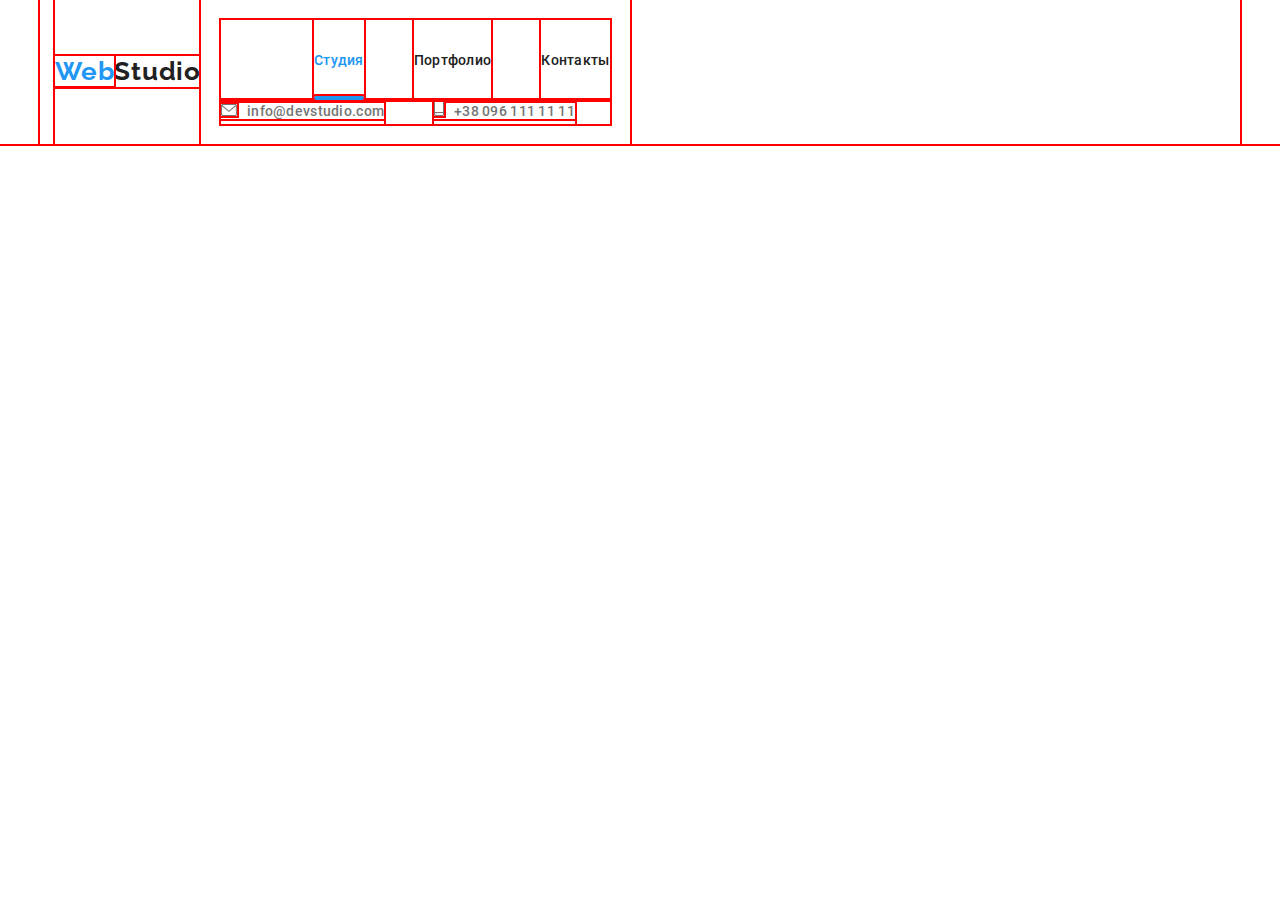
==== commit 7ffee5c2: "навигация" ====
--- a/index.html
+++ b/index.html
@@ -12,30 +12,44 @@
 </head>
 
 <body>
-    <!-- <header class="header">
+    <header class="header">
         <div class="container header-container">
             <nav class="navigation">
                 <a href="./index.html" class="logo"><span class="logo-accent">Web</span>Studio</a>
-                <ul class="list menu">
-                    <li class="menu-item"><a href="" class="link menu-link current">Студия</a></li>
-                    <li class="menu-item"><a href="./portfolio.html" class="link menu-link">Портфолио</a></li>
-                    <li class="menu-item"><a href="#contact" class="link menu-link">Контакты</a></li>
-                </ul>
+                <button type="button" class="menu-button" data-menu-button aria-expanded="false">
+                    <svg class="burger-menu" aria-label="переключатель" width="24" height="19"
+                        aria-controls="menu-container">
+                        <use class="icon-menu" href="./icons/sprite.svg#icon-menu"></use>
+                        <use class="icon-cross" width="19" height="19" href="./icons/sprite.svg#icon-close"></use>
+                    </svg>
+                </button>
+                <div class="menu-container" id="menu-container" data-menu>
+
+                    <div class="menu-navigation">
+                        <ul class="list menu">
+                            <li class="menu-item"><a href="" class="link menu-link current">Студия</a></li>
+                            <li class="menu-item"><a href="./portfolio.html" class="link menu-link">Портфолио</a></li>
+                            <li class="menu-item"><a href="#contact" class="link menu-link">Контакты</a></li>
+                        </ul>
+                    </div>
+                    <div class="menu-contacts">
+                        <ul class="list contact-list">
+                            <li class="contact-item"><a href="mailto:info@devstudio.com" class="link mail-link"><svg
+                                        class="mail-icon">
+                                        <use href="./icons/sprite.svg#icon-e-mail"></use>
+                                    </svg>info@devstudio.com</a></li>
+                            <li class="contact-item"><a href="tel:+380961111111" class="link tel-link"><svg
+                                        class="tel-icon">
+                                        <use href="./icons/sprite.svg#icon-tel"></use>
+                                    </svg>+38 096 111 11 11</a></li>
+                        </ul>
+                    </div>
+                </div>
             </nav>
-
-            <ul class="list contact-list">
-                <li class="contact-item"><a href="mailto:info@devstudio.com" class="link mail-link"><svg
-                            class="mail-icon">
-                            <use href="./icons/sprite.svg#icon-e-mail"></use>
-                        </svg>info@devstudio.com</a></li>
-                <li class="contact-item"><a href="tel:+380961111111" class="link tel-link"><svg class="tel-icon">
-                            <use href="./icons/sprite.svg#icon-tel"></use>
-                        </svg>+38 096 111 11 11</a></li>
-            </ul>
         </div>
-    </header> -->
-
-    <main>
+    </header>
+
+    <!-- <main>
         <section class="hero dark-bg ">
             <div class="hero-content">
                 <h1 class="title page-title">Эффективные решения для вашего бизнеса</h1>
@@ -463,7 +477,7 @@
                 </div>
             </div>
         </div>
-    </footer>
+    </footer> -->
     <!-- <div class="backdrop is-hidden" data-modal>
         <div class="modal-box">
 
@@ -516,6 +530,7 @@
 
         </div>
     </div> -->
+    <script src="./js/menu.js"></script>
     <script src="./js/modal.js"></script>
 </body>
 
--- a/css/main.min.css
+++ b/css/main.min.css
@@ -1,2 +1,2 @@
-@font-face{font-family:"Roboto";font-style:normal;font-weight:400;src:url("../fonts/Roboto/roboto-v20-latin_cyrillic-regular.eot");src:local("Roboto"),local("Roboto-Regular"),url("../fonts/Roboto/roboto-v20-latin_cyrillic-regular.eot?#iefix") format("embedded-opentype"),url("../fonts/Roboto/roboto-v20-latin_cyrillic-regular.woff2") format("woff2"),url("../fonts/Roboto/roboto-v20-latin_cyrillic-regular.woff") format("woff"),url("../fonts/Roboto/roboto-v20-latin_cyrillic-regular.ttf") format("truetype"),url("../fonts/Roboto/roboto-v20-latin_cyrillic-regular.svg#Roboto") format("svg")}@font-face{font-family:"Roboto";font-style:normal;font-weight:500;src:url("../fonts/Roboto/roboto-v20-latin_cyrillic-500.eot");src:local("Roboto Medium"),local("Roboto-Medium"),url("../fonts/Roboto/roboto-v20-latin_cyrillic-500.eot?#iefix") format("embedded-opentype"),url("../fonts/Roboto/roboto-v20-latin_cyrillic-500.woff2") format("woff2"),url("../fonts/Roboto/roboto-v20-latin_cyrillic-500.woff") format("woff"),url("../fonts/Roboto/roboto-v20-latin_cyrillic-500.ttf") format("truetype"),url("../fonts/Roboto/roboto-v20-latin_cyrillic-500.svg#Roboto") format("svg")}@font-face{font-family:"Roboto";font-style:normal;font-weight:700;src:url("../fonts/Roboto/roboto-v20-latin_cyrillic-700.eot");src:local("Roboto Bold"),local("Roboto-Bold"),url("../fonts/Roboto/roboto-v20-latin_cyrillic-700.eot?#iefix") format("embedded-opentype"),url("../fonts/Roboto/roboto-v20-latin_cyrillic-700.woff2") format("woff2"),url("../fonts/Roboto/roboto-v20-latin_cyrillic-700.woff") format("woff"),url("../fonts/Roboto/roboto-v20-latin_cyrillic-700.ttf") format("truetype"),url("../fonts/Roboto/roboto-v20-latin_cyrillic-700.svg#Roboto") format("svg")}@font-face{font-family:"Roboto";font-style:normal;font-weight:900;src:url("../fonts/Roboto/roboto-v20-latin_cyrillic-900.eot");src:local("Roboto Black"),local("Roboto-Black"),url("../fonts/Roboto/roboto-v20-latin_cyrillic-900.eot?#iefix") format("embedded-opentype"),url("../fonts/Roboto/roboto-v20-latin_cyrillic-900.woff2") format("woff2"),url("../fonts/Roboto/roboto-v20-latin_cyrillic-900.woff") format("woff"),url("../fonts/Roboto/roboto-v20-latin_cyrillic-900.ttf") format("truetype"),url("../fonts/Roboto/roboto-v20-latin_cyrillic-900.svg#Roboto") format("svg")}html{box-sizing:border-box}*,::before,::after{box-sizing:inherit;outline:2px solid red}body{font-family:"Roboto", sans-serif;font-size:14px;font-weight:400;line-height:1.714;letter-spacing:.03em;color:#757575}h1,h2,h3,p{margin-top:0;margin-bottom:0}img{display:block;max-width:100%;height:auto}address{font-style:normal}.container{width:100%;padding-left:15px;padding-right:15px;margin-left:auto;margin-right:auto}@media (min-width: 480px){.container{width:480px}}@media (min-width: 768px){.container{width:768px}}@media (min-width: 1200px){.container{width:1200px}}.title{font-family:inherit;color:#212121}.page-title{font-size:26px;font-weight:900;line-height:1.615;letter-spacing:.06em;margin-bottom:30px;text-transform:uppercase}@media (min-width: 1200px){.page-title{font-size:44px;font-weight:900;line-height:1.363;letter-spacing:.06em}}.item-title{margin-bottom:10px;font-size:16px;font-weight:500;line-height:1.187;letter-spacing:.03em;color:#212121}.list{list-style:none;padding:0;margin:0}.link{color:inherit;text-decoration:none}.link:hover,.link:focus{transition:cubic-bezier(0.4, 0, 0.2, 1);transition-duration:250ms;color:#2196f3}.btn{display:inline-block;background-color:#2196f3;border-radius:4px;padding:10px 34px;min-width:200px;text-align:center;border:1px solid transparent;font-family:inherit;font-size:16px;font-weight:700;line-height:1.875;letter-spacing:.06em;align-items:center;color:#212121}.menu{display:flex;margin-left:93px}.menu-item:not(:last-child){margin-right:50px}.menu-link{display:block;padding-top:32px;padding-bottom:32px;font-size:14px;font-weight:500;line-height:1.142;letter-spacing:.02em;color:#212121}.current{color:#2196f3;position:relative}.current::after{content:"";display:block;width:100%;height:4px;border-radius:2px;background-color:#2196f3;position:absolute;margin-left:auto;margin-right:auto;bottom:0}.logo{font-family:"Raleway", sans-serif;font-size:26px;font-weight:700;line-height:1.192;letter-spacing:.03em;color:#212121;text-decoration:none}.logo-accent{color:#2196f3}.social-icons{display:flex;justify-content:center}.social-icons-block{margin-right:122px;margin-left:122px;padding-bottom:24px}@media (min-width: 768px){.social-icons-block{margin-right:74px;margin-left:74px}}@media (min-width: 1200px){.social-icons-block{margin-right:32px;margin-left:32px;padding-bottom:30px}}.social-icons-item:not(:last-child){margin-right:10px}.social-icons-link{display:flex;justify-content:center;align-items:center;width:44px;height:44px;background-color:#fff;border-radius:50%}.social-icons-svg{width:20px;height:20px;fill:#afb1b8}.social-icons-link:hover,.social-icons-link:focus{transition:cubic-bezier(0.4, 0, 0.2, 1);transition-duration:250ms;background-color:#2196f3}.social-icons-link:hover .social-icons-svg,.social-icons-link:focus .social-icons-svg{transition:cubic-bezier(0.4, 0, 0.2, 1);transition-duration:250ms;fill:#fff}.contact-list{display:flex}.contact-item:not(:last-child){margin-right:50px}.mail-link,.tel-link{font-size:14px;font-weight:500;line-height:1.142;letter-spacing:.02em}.mail-icon{display:inline-flex;justify-content:center;align-items:center;margin-right:10px;margin-top:auto;margin-bottom:auto;width:16px;height:12px;fill:#757575}.tel-icon{display:inline-flex;justify-content:center;align-items:center;margin-right:10px;margin-top:auto;margin-bottom:auto;width:10px;height:16px;fill:#757575}.contact-item:hover,.contact-item:focus{transition:cubic-bezier(0.4, 0, 0.2, 1);transition-duration:250ms;fill:#2196f3}.contact-item:hover .mail-icon,.contact-item:focus .mail-icon{transition:cubic-bezier(0.4, 0, 0.2, 1);transition-duration:250ms;fill:#2196f3}.contact-item:hover .tel-icon,.contact-item:focus .tel-icon{transition:cubic-bezier(0.4, 0, 0.2, 1);transition-duration:250ms;fill:#2196f3}section{padding-top:60px;padding-bottom:60px}@media (min-width: 1200px){section{padding-top:94px;padding-bottom:94px}}.section.no-padding{padding-top:0}.section-title{margin-bottom:30px;font-size:28px;font-weight:700;line-height:1.178;letter-spacing:.03em;text-align:center}@media (min-width: 1200px){.section-title{margin-bottom:50px;font-size:36px;font-weight:700;line-height:1.666;letter-spacing:.03em;text-align:center}}.header-container{display:flex;justify-content:flex-start;align-items:center}.navigation{display:flex;align-items:center;margin-right:auto}.hero{padding-top:118px;padding-bottom:118px;padding-left:60px;padding-right:60px;background-image:linear-gradient(to right, rgba(47,48,58,0.4), rgba(47,48,58,0.4)),url(../img/mobile/hero-mobile.jpg);background-repeat:no-repeat;background-size:cover;background-position:center}@media (min-width: 768px){.hero{padding-left:204px;padding-right:204px;background-image:linear-gradient(to right, rgba(47,48,58,0.4), rgba(47,48,58,0.4)),url(../img/tablet/hero.jpg)}}@media (min-width: 1200px){.hero{padding-top:200px;padding-bottom:200px;padding-left:452px;padding-right:452px;background-image:linear-gradient(to right, rgba(47,48,58,0.4), rgba(47,48,58,0.4)),url(../img/hero.jpg)}}@media screen and (min-device-pixel-ratio: 2), screen and (min-resolution: 192dpi), screen and (min-resolution: 2dppx){.hero{background-image:linear-gradient(to right, rgba(47,48,58,0.4), rgba(47,48,58,0.4)),url(../img/mobile/hero-mobile@2x.jpg)}}@media screen and (min-device-pixel-ratio: 2) and (min-width: 768px), screen and (min-resolution: 192dpi) and (min-width: 768px), screen and (min-resolution: 2dppx) and (min-width: 768px){.hero{background-image:linear-gradient(to right, rgba(47,48,58,0.4), rgba(47,48,58,0.4)),url(../img/tablet/hero@2x.jpg)}}@media screen and (min-device-pixel-ratio: 2) and (min-width: 1200px), screen and (min-resolution: 192dpi) and (min-width: 1200px), screen and (min-resolution: 2dppx) and (min-width: 1200px){.hero{background-image:linear-gradient(to right, rgba(47,48,58,0.4), rgba(47,48,58,0.4)),url(../img/hero@2x.jpg)}}.hero-content{max-width:360px;text-align:center;text-align:center}@media (min-width: 1200px){.hero-content{max-width:696px}}@media screen and (max-width: 1199px) and (min-width: 768px){.special-list{display:flex;flex-wrap:wrap;margin-right:-30px;margin-top:-30px}}@media (min-width: 1200px){.special-list{display:flex;justify-content:center}}@media screen and (max-width: 1199px){.special-item:not(:last-child){margin-bottom:30px}}@media (min-width: 1200px){.special-item:not(:last-child){margin-right:30px}}@media screen and (max-width: 1199px) and (min-width: 768px){.special-item{width:calc((100% - 60px) / 2);margin-right:30px;margin-bottom:30px}.special-item:nth-child(2n){margin-right:0}.special-item:nth-last-child(-n+2){margin-bottom:0}}@media (min-width: 1200px){.special-item{width:270px}}.special-title{margin-bottom:10px;font-size:14px;font-weight:700;line-height:1.142;letter-spacing:.03em;text-transform:uppercase}@media (max-width: 767px){.special-title{text-align:center}}.special-icons-link{display:inline-flex;justify-content:center;align-items:center;width:100%;height:120px;border-radius:4px;border:1px solid transparent;background-color:#f5f4fa;margin-bottom:30px}@media (min-width: 1200px){.special-icons-link{display:flex;justify-content:center;align-items:center;width:270px}}.special-icons-svg{width:70px;height:70px;fill:#afb1b8}@media (min-width: 1200px){.special-icons-svg{width:70px;height:70px}}.work-section{display:none}@media (min-width: 1200px){.work-section{display:block}}.work-list{display:flex;margin-right:-15px;margin-left:-15px}.work-item{flex-basis:calc((100% - 15px) / 3);margin-right:15px;margin-left:15px;position:relative}.work-item-shadowbox{position:absolute;bottom:0;left:0;width:370px;height:70px;background-color:rgba(47,48,58,0.8);display:flex;justify-content:center;align-items:center}.work-item-shadowbox-title{position:absolute;left:0;bottom:0;width:100%;font-size:14px;font-weight:700;line-height:1.142;letter-spacing:.03em;text-transform:uppercase;text-align:center;color:#fff;margin:0;padding:0;padding-top:27px;padding-bottom:27px}.team-section{background-color:#f5f4fa}@media screen and (max-width: 1199px) and (min-width: 768px){.team-list{display:flex;flex-wrap:wrap;margin-right:-30px;margin-top:-30px}}@media (min-width: 1200px){.team-list{display:flex;margin-right:-15px;margin-left:-15px}}.team-item{text-align:center;background-color:#fff;box-shadow:0px 1px 3px rgba(0,0,0,0.12),0px 1px 1px rgba(0,0,0,0.14),0px 2px 1px rgba(0,0,0,0.2);border-radius:0px 0px 4px 4px}@media screen and (max-width: 1199px) and (min-width: 768px){.team-item{width:calc((100% - 60px) / 2);margin-right:30px;margin-bottom:30px}}@media (min-width: 1200px){.team-item{flex-basis:calc((100% - 15px) / 4);margin-right:15px;margin-left:15px}.team-item .team-item:not(:last-child){margin-bottom:30px}}@media screen and (max-width: 1199px) and (min-width: 768px){.team-item:nth-child(n+3){margin-bottom:0}}.team-gallery{display:block;text-align:center;width:100%;margin-bottom:30px}.team-position{margin-bottom:16px;font-size:16px;font-weight:400;line-height:1.187;letter-spacing:.03em;color:#757575}.clients-list{display:flex;flex-wrap:wrap}@media screen and (max-width: 1999px){.clients-list{justify-content:center;margin:-15px}}@media (min-width: 1200px){.clients-list{flex-wrap:nowrap;margin:-15px}}.clients-item{display:inline-flex;align-items:center;justify-content:center;border-radius:4px;border:1px solid #afb1b8;background-color:#fff;margin:15px}@media screen and (max-width: 1999px){.clients-item{height:90px;width:calc((100% - 60px) / 2)}}@media screen and (max-width: 1199px) and (min-width: 768px){.clients-item{width:calc((100% - 90px) / 3)}}@media (min-width: 1200px){.clients-item{width:calc(100% / 6 - 30px);margin:15px;width:170px;height:90px;margin-bottom:0;margin-top:0}}@media screen and (max-width: 767px){.clients-item:nth-child(n+5){margin-bottom:0}}@media screen and (max-width: 1199px) and (min-width: 768px){.clients-item:nth-child(n+4){margin-bottom:0}}.clients-icons-svg{fill:#afb1b8}.clients-icons-link:hover,.clients-icons-link:focus{transition:cubic-bezier(0.4, 0, 0.2, 1);transition-duration:250ms;border:1px solid #2196f3}.clients-icons-link:hover .clients-icons-svg,.clients-icons-link:focus .clients-icons-svg{transition:cubic-bezier(0.4, 0, 0.2, 1);transition-duration:250ms;fill:#2196f3}.footer{display:flex;padding-top:60px;padding-bottom:60px}@media screen and (max-width: 1199px){.footer-container{text-align:center}}@media (max-width: 767px){.footer-container{display:inline-block}}@media screen and (max-width: 1199px) and (min-width: 768px){.footer-container{display:flex;flex-wrap:wrap;justify-content:center}}@media (min-width: 1200px){.footer-container{display:flex;align-items:baseline;justify-content:space-between}}.footer-widget{margin-bottom:60px}@media screen and (max-width: 1199px) and (min-width: 768px){.footer-widget{display:inline-block;flex-basis:calc(100% / 2);margin-bottom:60px}}@media (min-width: 1200px){.footer-widget{width:calc(100% / 3)}}.footer-logo{display:block;margin-bottom:20px}.address{margin:0;margin-bottom:8px}@media (min-width: 1200px){.address{margin-bottom:9px}}.footer-contact-item:not(:last-child){margin-bottom:8px}@media (min-width: 1200px){.footer-contact-item:not(:last-child){margin-bottom:9px}}.join{display:block;margin-bottom:20px;font-size:14px;font-weight:700;line-height:1.142;letter-spacing:.03em;text-transform:uppercase;color:#fff}.social-icons-footer{display:flex}@media screen and (max-width: 1199px){.social-icons-footer{justify-content:center}}.social-icons-link-footer{display:flex;justify-content:center;align-items:center;width:44px;height:44px;background:rgba(255,255,255,0.1);border-radius:50%}.social-icons-link-footer:hover,.social-icons-link-footer:focus{transition:cubic-bezier(0.4, 0, 0.2, 1);transition-duration:250ms;background-color:#2196f3}.social-icons-svg-footer{width:20px;height:20px;fill:#fff}@media screen and (max-width: 1199px) and (min-width: 768px){.footer-widget-form{display:inline-block;width:450px;align-items:center}}.dark-bg{background-color:#2f303a;color:#fff}.dark-bg .page-title,.dark-bg .btn,.dark-bg .logo{color:#fff}.dark-bg .mail-link,.dark-bg .tel-link{font-weight:400;color:rgba(255,255,255,0.6)}@media (min-width: 1200px){.wrap-form{display:flex;align-items:center}}.form-footer{display:block}@media (max-width: 767px){.form-footer{width:100%;margin-bottom:20px}}@media (min-width: 1200px){.form-footer{margin-right:12px}}.input-footer{width:100%;height:50px;border:1px solid rgba(255,255,255,0.3);background-color:#2f303a;border-radius:4px;padding-left:16px;color:rgba(255,255,255,0.6);outline:none}@media (min-width: 1200px){.input-footer{width:358px}}.button-footer{display:inline-flex;align-items:center;cursor:pointer;height:50px;padding-left:30px;padding-right:30px;background:#2196f3;border:0;box-shadow:0px 4px 4px rgba(0,0,0,0.15);border-radius:4px;color:#fff;font-size:16px;font-weight:700;line-height:1.875;letter-spacing:.006em;text-align:center;outline:none}.button-footer::after{content:"";display:inline-block;width:24px;height:24px;margin-left:10px;margin-right:0;background-image:url(../icons/gitignore.svg);background-size:contain;background-repeat:no-repeat}@media (min-width: 1200px){.footer-tablet{display:flex;align-items:baseline;justify-content:space-between}}@media screen and (max-width: 1199px) and (min-width: 768px){.footer-tablet{display:flex;justify-content:center}}@media (min-width: 768px){.footer-container.footer-widget{width:calc(100% / 2)}}.backdrop{position:fixed;top:0;left:0;right:0;bottom:0;width:100%;height:100%;z-index:70;background-color:rgba(0,0,0,0.2);opacity:1;transition:all 250ms cubic-bezier(0.4, 0, 0.2, 1)}.backdrop.is-hidden{visibility:hidden;opacity:0;pointer-events:none}.backdrop.is-hidden .modal-box{transform:translate(-50%, 0) scale(0.2, 0.25)}.modal-box{position:relative;top:50%;left:50%;width:528px;height:581px;padding:40px;border-radius:4px;transform:translate(-50%, -50%);background-color:#fff;z-index:50;box-shadow:0px 1px 3px rgba(0,0,0,0.12),0px 1px 1px rgba(0,0,0,0.14),0px 2px 1px rgba(0,0,0,0.2);transform:translate(-50%, -50%) scale(1, 1);transition:all 250ms cubic-bezier(0.4, 0, 0.2, 1)}.btn-close{display:flex;justify-content:center;align-items:center;position:absolute;top:8px;right:8px;width:30px;height:30px;border:1px solid rgba(0,0,0,0.1);box-sizing:border-box;background-color:#fff;border-radius:50%;padding:0;align-items:center}.modal-icon-svg{width:18px;height:18px;transition:all 250ms cubic-bezier(0.4, 0, 0.2, 1)}.btn-close:hover .modal-icon-svg,.btn-close:focus s.modal-icon-svgvg{fill:#2196f3}.modal-title{margin-top:0;margin-bottom:12px;color:#212121;font-size:20px;font-weight:700;line-height:1.15;letter-spacing:.03em;text-align:center}.modal-input-group{position:relative;margin-bottom:10px}.modal-input-group label{display:block;color:#757575;font-size:12px;font-weight:400;line-height:1.15;letter-spacing:.01em}.modal-input-group input,.modal-input-group textarea{width:100%;border:1px solid rgba(33,33,33,0.2);border-radius:4px;color:rgba(117,117,117,0.5);transition:all 250ms cubic-bezier(0.4, 0, 0.2, 1)}.modal-input-group input{height:40px;padding-left:42px}.modal-input-group textarea{min-width:100%;max-width:100%;min-height:120px;padding:12px 16px;color:rgba(117,117,117,0.5);font-size:14px;font-weight:400;line-height:1.142;letter-spacing:.01em;resize:none}.modal-input-group input:hover,.modal-input-group input:focus,.modal-input-group textarea:hover,.modal-input-group textarea:focus{outline:#2196f3 auto 1px;border:1px solid #2196f3}.modal-input-group input:hover+.modal-input-ico svg,.modal-input-group input:focus+.modal-input-ico svg{fill:#2196f3}.modal-input-group textarea::placeholder{color:rgba(117,117,117,0.5);font-size:14px;font-weight:400;line-height:1.142;letter-spacing:.01em}.modal-input-ico{position:absolute;top:25px;left:15px;display:flex;justify-content:center;align-items:center;width:18px;height:18px}.modal-input-ico svg{transition:cubic-bezier(0.4, 0, 0.2, 1);transition-duration:250ms}.modal-agree{display:flex;justify-content:center;align-items:center;margin-bottom:30px;color:#757575;font-size:14px;font-weight:400;line-height:1.71;letter-spacing:.03em}.modal-agree a{color:#2196f3;text-decoration:underline}.modal-agree input[type="checkbox"]{opacity:0;position:absolute;width:1px;height:1px;margin:-1px;border:0;padding:0;clip:rect(0 0 0 0);overflow:hidden}.modal-agree label{display:flex;justify-content:center;align-items:center}.modal-agree label::before{content:"";width:16px;height:15px;margin-right:10px}.modal-agree input[type="checkbox"]+label::before{background:url("../icons/checked.svg")}.modal-agree input[type="checkbox"]:checked+label::before{background-image:url("../icons/checkedbox.svg");background-color:#2196f3;border-radius:2px;background-position:center;background-repeat:no-repeat}.modal-btn-send{display:block;width:200px;margin:0 auto;padding:10px 0;background:#2196f3;border:1px solid transparent;box-shadow:0px 4px 4px rgba(0,0,0,0.15);border-radius:4px;font-size:16px;font-weight:700;line-height:1.875;letter-spacing:.06em;color:#ffffff;transition:cubic-bezier(0.4, 0, 0.2, 1);transition-duration:250ms}.modal-btn-send:hover,.modal-btn-send:focus{background:#188ce8;outline:none;filter:drop-shadow(0px 4px 4px rgba(0,0,0,0.25))}
+@font-face{font-family:"Roboto";font-style:normal;font-weight:400;src:url("../fonts/Roboto/roboto-v20-latin_cyrillic-regular.eot");src:local("Roboto"),local("Roboto-Regular"),url("../fonts/Roboto/roboto-v20-latin_cyrillic-regular.eot?#iefix") format("embedded-opentype"),url("../fonts/Roboto/roboto-v20-latin_cyrillic-regular.woff2") format("woff2"),url("../fonts/Roboto/roboto-v20-latin_cyrillic-regular.woff") format("woff"),url("../fonts/Roboto/roboto-v20-latin_cyrillic-regular.ttf") format("truetype"),url("../fonts/Roboto/roboto-v20-latin_cyrillic-regular.svg#Roboto") format("svg")}@font-face{font-family:"Roboto";font-style:normal;font-weight:500;src:url("../fonts/Roboto/roboto-v20-latin_cyrillic-500.eot");src:local("Roboto Medium"),local("Roboto-Medium"),url("../fonts/Roboto/roboto-v20-latin_cyrillic-500.eot?#iefix") format("embedded-opentype"),url("../fonts/Roboto/roboto-v20-latin_cyrillic-500.woff2") format("woff2"),url("../fonts/Roboto/roboto-v20-latin_cyrillic-500.woff") format("woff"),url("../fonts/Roboto/roboto-v20-latin_cyrillic-500.ttf") format("truetype"),url("../fonts/Roboto/roboto-v20-latin_cyrillic-500.svg#Roboto") format("svg")}@font-face{font-family:"Roboto";font-style:normal;font-weight:700;src:url("../fonts/Roboto/roboto-v20-latin_cyrillic-700.eot");src:local("Roboto Bold"),local("Roboto-Bold"),url("../fonts/Roboto/roboto-v20-latin_cyrillic-700.eot?#iefix") format("embedded-opentype"),url("../fonts/Roboto/roboto-v20-latin_cyrillic-700.woff2") format("woff2"),url("../fonts/Roboto/roboto-v20-latin_cyrillic-700.woff") format("woff"),url("../fonts/Roboto/roboto-v20-latin_cyrillic-700.ttf") format("truetype"),url("../fonts/Roboto/roboto-v20-latin_cyrillic-700.svg#Roboto") format("svg")}@font-face{font-family:"Roboto";font-style:normal;font-weight:900;src:url("../fonts/Roboto/roboto-v20-latin_cyrillic-900.eot");src:local("Roboto Black"),local("Roboto-Black"),url("../fonts/Roboto/roboto-v20-latin_cyrillic-900.eot?#iefix") format("embedded-opentype"),url("../fonts/Roboto/roboto-v20-latin_cyrillic-900.woff2") format("woff2"),url("../fonts/Roboto/roboto-v20-latin_cyrillic-900.woff") format("woff"),url("../fonts/Roboto/roboto-v20-latin_cyrillic-900.ttf") format("truetype"),url("../fonts/Roboto/roboto-v20-latin_cyrillic-900.svg#Roboto") format("svg")}html{box-sizing:border-box}*,::before,::after{box-sizing:inherit;outline:2px solid red}body{font-family:"Roboto", sans-serif;font-size:14px;font-weight:400;line-height:1.714;letter-spacing:.03em;color:#757575}h1,h2,h3,p{margin-top:0;margin-bottom:0}img{display:block;max-width:100%;height:auto}address{font-style:normal}.container{width:100%;padding-left:15px;padding-right:15px;margin-left:auto;margin-right:auto}@media (min-width: 480px){.container{width:480px}}@media (min-width: 768px){.container{width:768px}}@media (min-width: 1200px){.container{width:1200px}}.title{font-family:inherit;color:#212121}.page-title{font-size:26px;font-weight:900;line-height:1.615;letter-spacing:.06em;margin-bottom:30px;text-transform:uppercase}@media (min-width: 1200px){.page-title{font-size:44px;font-weight:900;line-height:1.363;letter-spacing:.06em}}.item-title{margin-bottom:10px;font-size:16px;font-weight:500;line-height:1.187;letter-spacing:.03em;color:#212121}.list{list-style:none;padding:0;margin:0}.link{color:inherit;text-decoration:none}.link:hover,.link:focus{transition:cubic-bezier(0.4, 0, 0.2, 1);transition-duration:250ms;color:#2196f3}.btn{display:inline-block;background-color:#2196f3;border-radius:4px;padding:10px 34px;min-width:200px;text-align:center;border:1px solid transparent;font-family:inherit;font-size:16px;font-weight:700;line-height:1.875;letter-spacing:.06em;align-items:center;color:#212121}.menu{display:flex;margin-left:93px}.menu-item:not(:last-child){margin-right:50px}.menu-link{display:block;padding-top:32px;padding-bottom:32px;font-size:14px;font-weight:500;line-height:1.142;letter-spacing:.02em;color:#212121}.current{color:#2196f3;position:relative}.current::after{content:"";display:block;width:100%;height:4px;border-radius:2px;background-color:#2196f3;position:absolute;margin-left:auto;margin-right:auto;bottom:0}.menu-button{position:absolute;display:inline-flex;top:10px;right:10px;margin:0;padding:10px;border:0;text-align:center;background-color:transparent}@media (min-width: 768px){.menu-button{display:none}}.icon-cross{margin-top:12px;padding-bottom:12px}.menu-button .icon-cross{display:none}.menu-button.is-open .icon-cross{display:block}.menu-button.is-open .icon-menu{display:none}.menu-container{background-color:#fff;text-align:center;padding:20px}.menu-container.is-open{display:block}@media screen and (max-width: 767px){.menu-container{display:none;position:absolute;top:100%;width:100%;left:0}}.logo{font-family:"Raleway", sans-serif;font-size:26px;font-weight:700;line-height:1.192;letter-spacing:.03em;color:#212121;text-decoration:none}.logo-accent{color:#2196f3}.social-icons{display:flex;justify-content:center}.social-icons-block{margin-right:122px;margin-left:122px;padding-bottom:24px}@media (min-width: 768px){.social-icons-block{margin-right:74px;margin-left:74px}}@media (min-width: 1200px){.social-icons-block{margin-right:32px;margin-left:32px;padding-bottom:30px}}.social-icons-item:not(:last-child){margin-right:10px}.social-icons-link{display:flex;justify-content:center;align-items:center;width:44px;height:44px;background-color:#fff;border-radius:50%}.social-icons-svg{width:20px;height:20px;fill:#afb1b8}.social-icons-link:hover,.social-icons-link:focus{transition:cubic-bezier(0.4, 0, 0.2, 1);transition-duration:250ms;background-color:#2196f3}.social-icons-link:hover .social-icons-svg,.social-icons-link:focus .social-icons-svg{transition:cubic-bezier(0.4, 0, 0.2, 1);transition-duration:250ms;fill:#fff}.contact-list{display:flex}.contact-item:not(:last-child){margin-right:50px}.mail-link,.tel-link{font-size:14px;font-weight:500;line-height:1.142;letter-spacing:.02em}.mail-icon{display:inline-flex;justify-content:center;align-items:center;margin-right:10px;margin-top:auto;margin-bottom:auto;width:16px;height:12px;fill:#757575}.tel-icon{display:inline-flex;justify-content:center;align-items:center;margin-right:10px;margin-top:auto;margin-bottom:auto;width:10px;height:16px;fill:#757575}.contact-item:hover,.contact-item:focus{transition:cubic-bezier(0.4, 0, 0.2, 1);transition-duration:250ms;fill:#2196f3}.contact-item:hover .mail-icon,.contact-item:focus .mail-icon{transition:cubic-bezier(0.4, 0, 0.2, 1);transition-duration:250ms;fill:#2196f3}.contact-item:hover .tel-icon,.contact-item:focus .tel-icon{transition:cubic-bezier(0.4, 0, 0.2, 1);transition-duration:250ms;fill:#2196f3}section{padding-top:60px;padding-bottom:60px}@media (min-width: 1200px){section{padding-top:94px;padding-bottom:94px}}.section.no-padding{padding-top:0}.section-title{margin-bottom:30px;font-size:28px;font-weight:700;line-height:1.178;letter-spacing:.03em;text-align:center}@media (min-width: 1200px){.section-title{margin-bottom:50px;font-size:36px;font-weight:700;line-height:1.666;letter-spacing:.03em;text-align:center}}.header-container{position:relative;display:flex;justify-content:flex-start;align-items:center}.navigation{position:relative;display:flex;align-items:center;margin-right:auto}.hero{padding-top:118px;padding-bottom:118px;padding-left:60px;padding-right:60px;background-image:linear-gradient(to right, rgba(47,48,58,0.4), rgba(47,48,58,0.4)),url(../img/mobile/hero-mobile.jpg);background-repeat:no-repeat;background-size:cover;background-position:center}@media (min-width: 768px){.hero{padding-left:204px;padding-right:204px;background-image:linear-gradient(to right, rgba(47,48,58,0.4), rgba(47,48,58,0.4)),url(../img/tablet/hero.jpg)}}@media (min-width: 1200px){.hero{padding-top:200px;padding-bottom:200px;padding-left:452px;padding-right:452px;background-image:linear-gradient(to right, rgba(47,48,58,0.4), rgba(47,48,58,0.4)),url(../img/hero.jpg)}}@media screen and (min-device-pixel-ratio: 2), screen and (min-resolution: 192dpi), screen and (min-resolution: 2dppx){.hero{background-image:linear-gradient(to right, rgba(47,48,58,0.4), rgba(47,48,58,0.4)),url(../img/mobile/hero-mobile@2x.jpg)}}@media screen and (min-device-pixel-ratio: 2) and (min-width: 768px), screen and (min-resolution: 192dpi) and (min-width: 768px), screen and (min-resolution: 2dppx) and (min-width: 768px){.hero{background-image:linear-gradient(to right, rgba(47,48,58,0.4), rgba(47,48,58,0.4)),url(../img/tablet/hero@2x.jpg)}}@media screen and (min-device-pixel-ratio: 2) and (min-width: 1200px), screen and (min-resolution: 192dpi) and (min-width: 1200px), screen and (min-resolution: 2dppx) and (min-width: 1200px){.hero{background-image:linear-gradient(to right, rgba(47,48,58,0.4), rgba(47,48,58,0.4)),url(../img/hero@2x.jpg)}}.hero-content{max-width:360px;text-align:center;text-align:center}@media (min-width: 1200px){.hero-content{max-width:696px}}@media screen and (max-width: 1199px) and (min-width: 768px){.special-list{display:flex;flex-wrap:wrap;margin-right:-30px;margin-top:-30px}}@media (min-width: 1200px){.special-list{display:flex;justify-content:center}}@media screen and (max-width: 1199px){.special-item:not(:last-child){margin-bottom:30px}}@media (min-width: 1200px){.special-item:not(:last-child){margin-right:30px}}@media screen and (max-width: 1199px) and (min-width: 768px){.special-item{width:calc((100% - 60px) / 2);margin-right:30px;margin-bottom:30px}.special-item:nth-child(2n){margin-right:0}.special-item:nth-last-child(-n+2){margin-bottom:0}}@media (min-width: 1200px){.special-item{width:270px}}.special-title{margin-bottom:10px;font-size:14px;font-weight:700;line-height:1.142;letter-spacing:.03em;text-transform:uppercase}@media (max-width: 767px){.special-title{text-align:center}}.special-icons-link{display:inline-flex;justify-content:center;align-items:center;width:100%;height:120px;border-radius:4px;border:1px solid transparent;background-color:#f5f4fa;margin-bottom:30px}@media (min-width: 1200px){.special-icons-link{display:flex;justify-content:center;align-items:center;width:270px}}.special-icons-svg{width:70px;height:70px;fill:#afb1b8}@media (min-width: 1200px){.special-icons-svg{width:70px;height:70px}}.work-section{display:none}@media (min-width: 1200px){.work-section{display:block}}.work-list{display:flex;margin-right:-15px;margin-left:-15px}.work-item{flex-basis:calc((100% - 15px) / 3);margin-right:15px;margin-left:15px;position:relative}.work-item-shadowbox{position:absolute;bottom:0;left:0;width:370px;height:70px;background-color:rgba(47,48,58,0.8);display:flex;justify-content:center;align-items:center}.work-item-shadowbox-title{position:absolute;left:0;bottom:0;width:100%;font-size:14px;font-weight:700;line-height:1.142;letter-spacing:.03em;text-transform:uppercase;text-align:center;color:#fff;margin:0;padding:0;padding-top:27px;padding-bottom:27px}.team-section{background-color:#f5f4fa}@media screen and (max-width: 1199px) and (min-width: 768px){.team-list{display:flex;flex-wrap:wrap;margin-right:-30px;margin-top:-30px}}@media (min-width: 1200px){.team-list{display:flex;margin-right:-15px;margin-left:-15px}}.team-item{text-align:center;background-color:#fff;box-shadow:0px 1px 3px rgba(0,0,0,0.12),0px 1px 1px rgba(0,0,0,0.14),0px 2px 1px rgba(0,0,0,0.2);border-radius:0px 0px 4px 4px}@media screen and (max-width: 1199px) and (min-width: 768px){.team-item{width:calc((100% - 60px) / 2);margin-right:30px;margin-bottom:30px}}@media (min-width: 1200px){.team-item{flex-basis:calc((100% - 15px) / 4);margin-right:15px;margin-left:15px}.team-item .team-item:not(:last-child){margin-bottom:30px}}@media screen and (max-width: 1199px) and (min-width: 768px){.team-item:nth-child(n+3){margin-bottom:0}}.team-gallery{display:block;text-align:center;width:100%;margin-bottom:30px}.team-position{margin-bottom:16px;font-size:16px;font-weight:400;line-height:1.187;letter-spacing:.03em;color:#757575}.clients-list{display:flex;flex-wrap:wrap}@media screen and (max-width: 1999px){.clients-list{justify-content:center;margin:-15px}}@media (min-width: 1200px){.clients-list{flex-wrap:nowrap;margin:-15px}}.clients-item{display:inline-flex;align-items:center;justify-content:center;border-radius:4px;border:1px solid #afb1b8;background-color:#fff;margin:15px}@media screen and (max-width: 1999px){.clients-item{height:90px;width:calc((100% - 60px) / 2)}}@media screen and (max-width: 1199px) and (min-width: 768px){.clients-item{width:calc((100% - 90px) / 3)}}@media (min-width: 1200px){.clients-item{width:calc(100% / 6 - 30px);margin:15px;width:170px;height:90px;margin-bottom:0;margin-top:0}}@media screen and (max-width: 767px){.clients-item:nth-child(n+5){margin-bottom:0}}@media screen and (max-width: 1199px) and (min-width: 768px){.clients-item:nth-child(n+4){margin-bottom:0}}.clients-icons-svg{fill:#afb1b8}.clients-icons-link:hover,.clients-icons-link:focus{transition:cubic-bezier(0.4, 0, 0.2, 1);transition-duration:250ms;border:1px solid #2196f3}.clients-icons-link:hover .clients-icons-svg,.clients-icons-link:focus .clients-icons-svg{transition:cubic-bezier(0.4, 0, 0.2, 1);transition-duration:250ms;fill:#2196f3}.footer{display:flex;padding-top:60px;padding-bottom:60px}@media screen and (max-width: 1199px){.footer-container{text-align:center}}@media (max-width: 767px){.footer-container{display:inline-block}}@media screen and (max-width: 1199px) and (min-width: 768px){.footer-container{display:flex;flex-wrap:wrap;justify-content:center}}@media (min-width: 1200px){.footer-container{display:flex;align-items:baseline;justify-content:space-between}}.footer-widget{margin-bottom:60px}@media screen and (max-width: 1199px) and (min-width: 768px){.footer-widget{display:inline-block;flex-basis:calc(100% / 2);margin-bottom:60px}}@media (min-width: 1200px){.footer-widget{width:calc(100% / 3)}}.footer-logo{display:block;margin-bottom:20px}.address{margin:0;margin-bottom:8px}@media (min-width: 1200px){.address{margin-bottom:9px}}.footer-contact-item:not(:last-child){margin-bottom:8px}@media (min-width: 1200px){.footer-contact-item:not(:last-child){margin-bottom:9px}}.join{display:block;margin-bottom:20px;font-size:14px;font-weight:700;line-height:1.142;letter-spacing:.03em;text-transform:uppercase;color:#fff}.social-icons-footer{display:flex}@media screen and (max-width: 1199px){.social-icons-footer{justify-content:center}}.social-icons-link-footer{display:flex;justify-content:center;align-items:center;width:44px;height:44px;background:rgba(255,255,255,0.1);border-radius:50%}.social-icons-link-footer:hover,.social-icons-link-footer:focus{transition:cubic-bezier(0.4, 0, 0.2, 1);transition-duration:250ms;background-color:#2196f3}.social-icons-svg-footer{width:20px;height:20px;fill:#fff}@media screen and (max-width: 1199px) and (min-width: 768px){.footer-widget-form{display:inline-block;width:450px;align-items:center}}.dark-bg{background-color:#2f303a;color:#fff}.dark-bg .page-title,.dark-bg .btn,.dark-bg .logo{color:#fff}.dark-bg .mail-link,.dark-bg .tel-link{font-weight:400;color:rgba(255,255,255,0.6)}@media (min-width: 1200px){.wrap-form{display:flex;align-items:center}}.form-footer{display:block}@media (max-width: 767px){.form-footer{width:100%;margin-bottom:20px}}@media (min-width: 1200px){.form-footer{margin-right:12px}}.input-footer{width:100%;height:50px;border:1px solid rgba(255,255,255,0.3);background-color:#2f303a;border-radius:4px;padding-left:16px;color:rgba(255,255,255,0.6);outline:none}@media (min-width: 1200px){.input-footer{width:358px}}.button-footer{display:inline-flex;align-items:center;cursor:pointer;height:50px;padding-left:30px;padding-right:30px;background:#2196f3;border:0;box-shadow:0px 4px 4px rgba(0,0,0,0.15);border-radius:4px;color:#fff;font-size:16px;font-weight:700;line-height:1.875;letter-spacing:.006em;text-align:center;outline:none}.button-footer::after{content:"";display:inline-block;width:24px;height:24px;margin-left:10px;margin-right:0;background-image:url(../icons/gitignore.svg);background-size:contain;background-repeat:no-repeat}@media (min-width: 1200px){.footer-tablet{display:flex;align-items:baseline;justify-content:space-between}}@media screen and (max-width: 1199px) and (min-width: 768px){.footer-tablet{display:flex;justify-content:center}}@media (min-width: 768px){.footer-container.footer-widget{width:calc(100% / 2)}}.backdrop{position:fixed;top:0;left:0;right:0;bottom:0;width:100%;height:100%;z-index:70;background-color:rgba(0,0,0,0.2);opacity:1;transition:all 250ms cubic-bezier(0.4, 0, 0.2, 1);overflow-y:scroll}.backdrop.is-hidden{visibility:hidden;opacity:0;pointer-events:none}.backdrop.is-hidden .modal-box{transform:translate(-50%, 0) scale(0.2, 0.25)}.modal-box{position:relative;top:50%;left:50%;width:528px;height:581px;padding:40px;border-radius:4px;transform:translate(-50%, -50%);background-color:#fff;z-index:50;box-shadow:0px 1px 3px rgba(0,0,0,0.12),0px 1px 1px rgba(0,0,0,0.14),0px 2px 1px rgba(0,0,0,0.2);transform:translate(-50%, -50%) scale(1, 1);transition:all 250ms cubic-bezier(0.4, 0, 0.2, 1)}.btn-close{display:flex;justify-content:center;align-items:center;position:absolute;top:8px;right:8px;width:30px;height:30px;border:1px solid rgba(0,0,0,0.1);box-sizing:border-box;background-color:#fff;border-radius:50%;padding:0;align-items:center}.modal-icon-svg{width:18px;height:18px;transition:all 250ms cubic-bezier(0.4, 0, 0.2, 1)}.btn-close:hover .modal-icon-svg,.btn-close:focus s.modal-icon-svgvg{fill:#2196f3}.modal-title{margin-top:0;margin-bottom:12px;color:#212121;font-size:20px;font-weight:700;line-height:1.15;letter-spacing:.03em;text-align:center}.modal-input-group{position:relative;margin-bottom:10px}.modal-input-group label{display:block;color:#757575;font-size:12px;font-weight:400;line-height:1.15;letter-spacing:.01em}.modal-input-group input,.modal-input-group textarea{width:100%;border:1px solid rgba(33,33,33,0.2);border-radius:4px;color:rgba(117,117,117,0.5);transition:all 250ms cubic-bezier(0.4, 0, 0.2, 1)}.modal-input-group input{height:40px;padding-left:42px}.modal-input-group textarea{min-width:100%;max-width:100%;min-height:120px;padding:12px 16px;color:rgba(117,117,117,0.5);font-size:14px;font-weight:400;line-height:1.142;letter-spacing:.01em;resize:none}.modal-input-group input:hover,.modal-input-group input:focus,.modal-input-group textarea:hover,.modal-input-group textarea:focus{outline:#2196f3 auto 1px;border:1px solid #2196f3}.modal-input-group input:hover+.modal-input-ico svg,.modal-input-group input:focus+.modal-input-ico svg{fill:#2196f3}.modal-input-group textarea::placeholder{color:rgba(117,117,117,0.5);font-size:14px;font-weight:400;line-height:1.142;letter-spacing:.01em}.modal-input-ico{position:absolute;top:25px;left:15px;display:flex;justify-content:center;align-items:center;width:18px;height:18px}.modal-input-ico svg{transition:cubic-bezier(0.4, 0, 0.2, 1);transition-duration:250ms}.modal-agree{display:flex;justify-content:center;align-items:center;margin-bottom:30px;color:#757575;font-size:14px;font-weight:400;line-height:1.71;letter-spacing:.03em}.modal-agree a{color:#2196f3;text-decoration:underline}.modal-agree input[type="checkbox"]{opacity:0;position:absolute;width:1px;height:1px;margin:-1px;border:0;padding:0;clip:rect(0 0 0 0);overflow:hidden}.modal-agree label{display:flex;justify-content:center;align-items:center}.modal-agree label::before{content:"";width:16px;height:15px;margin-right:10px}.modal-agree input[type="checkbox"]+label::before{background:url("../icons/checked.svg")}.modal-agree input[type="checkbox"]:checked+label::before{background-image:url("../icons/checkedbox.svg");background-color:#2196f3;border-radius:2px;background-position:center;background-repeat:no-repeat}.modal-btn-send{display:block;width:200px;margin:0 auto;padding:10px 0;background:#2196f3;border:1px solid transparent;box-shadow:0px 4px 4px rgba(0,0,0,0.15);border-radius:4px;font-size:16px;font-weight:700;line-height:1.875;letter-spacing:.06em;color:#ffffff;transition:cubic-bezier(0.4, 0, 0.2, 1);transition-duration:250ms}.modal-btn-send:hover,.modal-btn-send:focus{background:#188ce8;outline:none;filter:drop-shadow(0px 4px 4px rgba(0,0,0,0.25))}
 /*# sourceMappingURL=main.min.css.map */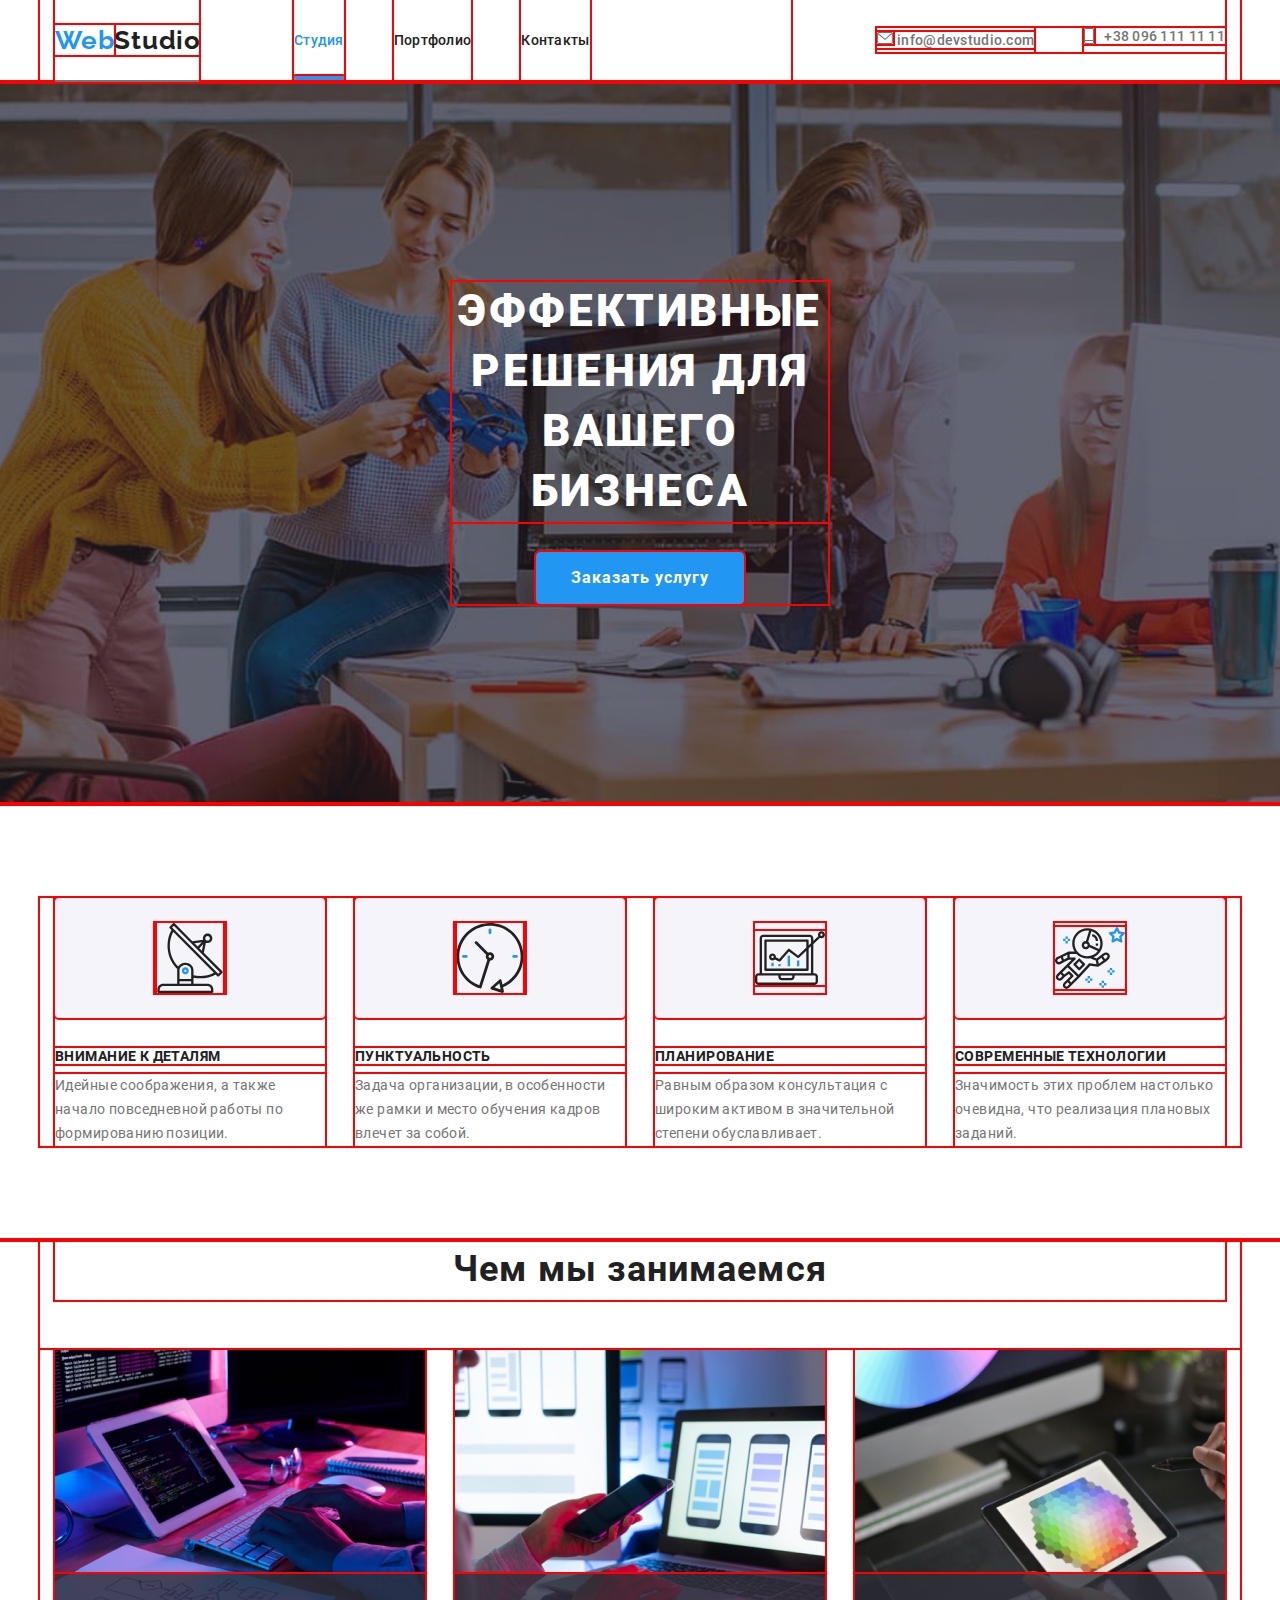
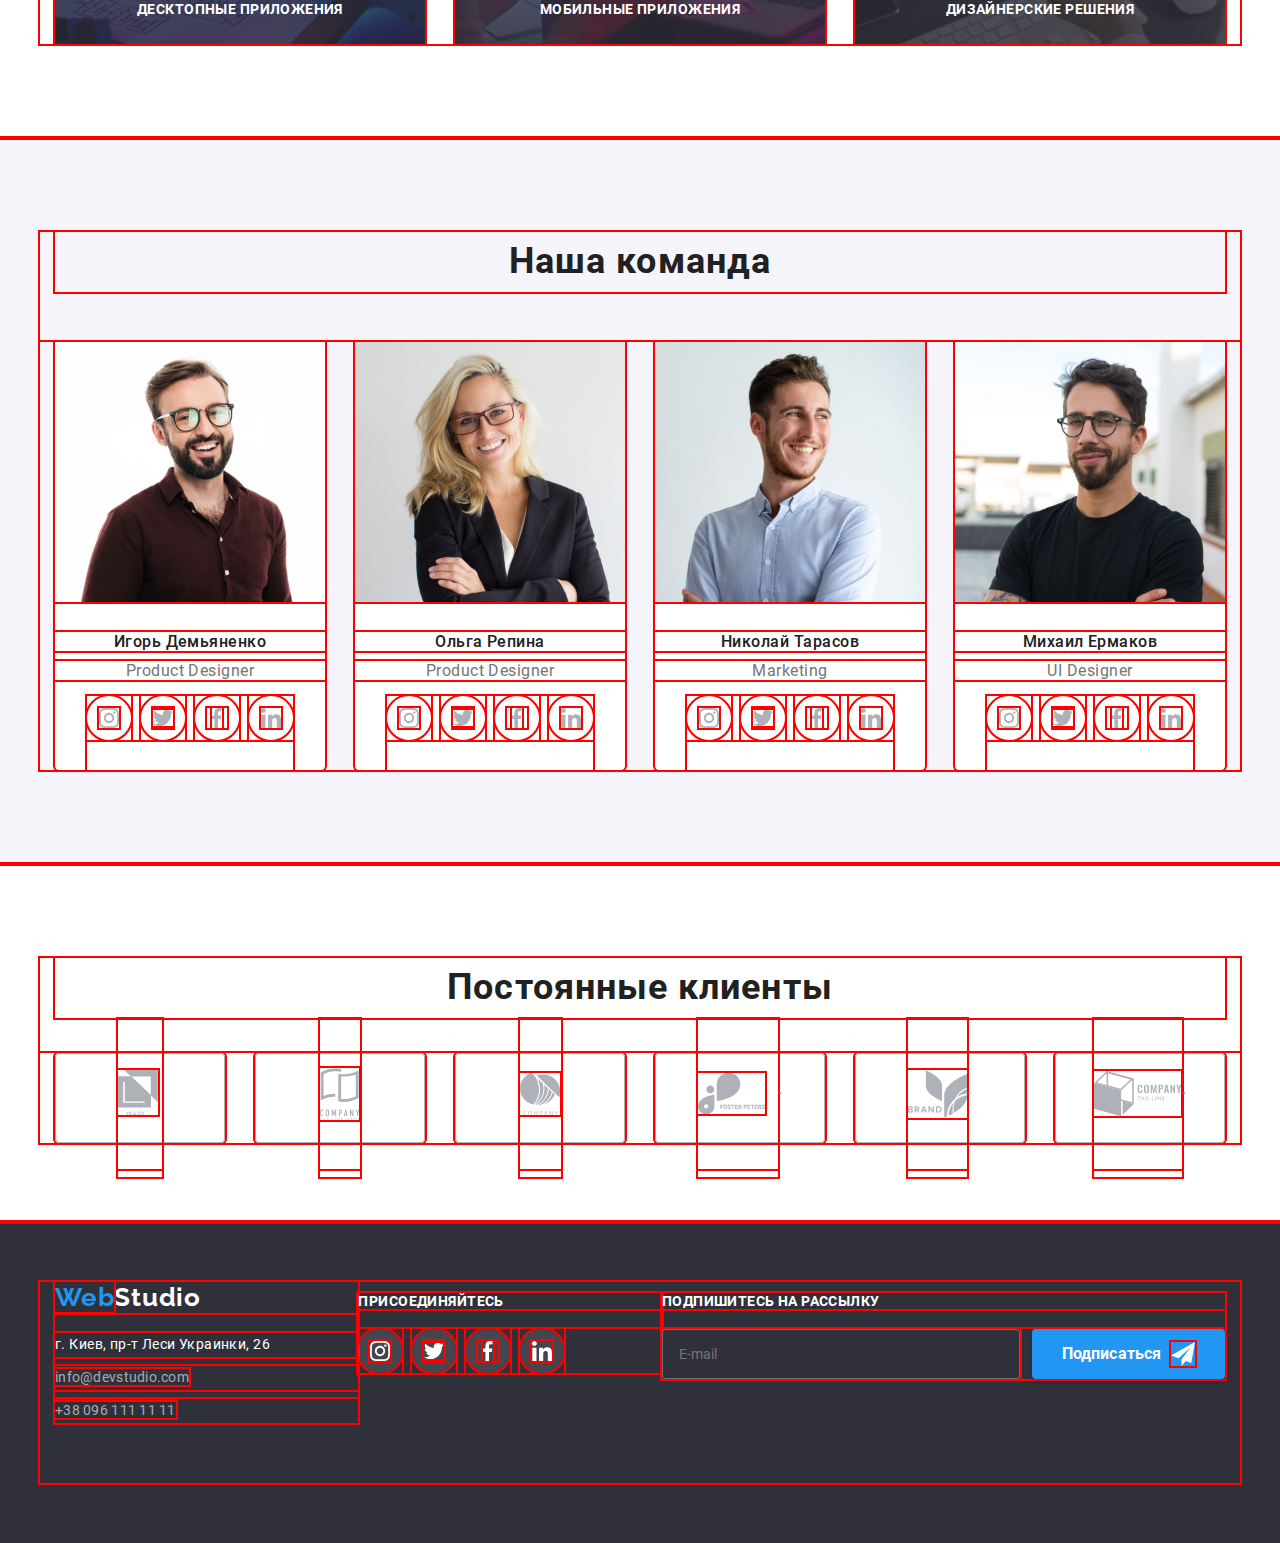
==== commit 6be07965: "Недоконец" ====
--- a/index.html
+++ b/index.html
@@ -49,7 +49,7 @@
         </div>
     </header>
 
-    <!-- <main>
+    <main>
         <section class="hero dark-bg ">
             <div class="hero-content">
                 <h1 class="title page-title">Эффективные решения для вашего бизнеса</h1>
@@ -477,8 +477,8 @@
                 </div>
             </div>
         </div>
-    </footer> -->
-    <!-- <div class="backdrop is-hidden" data-modal>
+    </footer>
+    <div class="backdrop is-hidden" data-modal>
         <div class="modal-box">
 
             <button class="btn-close" data-modal-close>
@@ -529,7 +529,7 @@
             </form>
 
         </div>
-    </div> -->
+    </div>
     <script src="./js/menu.js"></script>
     <script src="./js/modal.js"></script>
 </body>
--- a/css/main.min.css
+++ b/css/main.min.css
@@ -1,2 +1,2 @@
-@font-face{font-family:"Roboto";font-style:normal;font-weight:400;src:url("../fonts/Roboto/roboto-v20-latin_cyrillic-regular.eot");src:local("Roboto"),local("Roboto-Regular"),url("../fonts/Roboto/roboto-v20-latin_cyrillic-regular.eot?#iefix") format("embedded-opentype"),url("../fonts/Roboto/roboto-v20-latin_cyrillic-regular.woff2") format("woff2"),url("../fonts/Roboto/roboto-v20-latin_cyrillic-regular.woff") format("woff"),url("../fonts/Roboto/roboto-v20-latin_cyrillic-regular.ttf") format("truetype"),url("../fonts/Roboto/roboto-v20-latin_cyrillic-regular.svg#Roboto") format("svg")}@font-face{font-family:"Roboto";font-style:normal;font-weight:500;src:url("../fonts/Roboto/roboto-v20-latin_cyrillic-500.eot");src:local("Roboto Medium"),local("Roboto-Medium"),url("../fonts/Roboto/roboto-v20-latin_cyrillic-500.eot?#iefix") format("embedded-opentype"),url("../fonts/Roboto/roboto-v20-latin_cyrillic-500.woff2") format("woff2"),url("../fonts/Roboto/roboto-v20-latin_cyrillic-500.woff") format("woff"),url("../fonts/Roboto/roboto-v20-latin_cyrillic-500.ttf") format("truetype"),url("../fonts/Roboto/roboto-v20-latin_cyrillic-500.svg#Roboto") format("svg")}@font-face{font-family:"Roboto";font-style:normal;font-weight:700;src:url("../fonts/Roboto/roboto-v20-latin_cyrillic-700.eot");src:local("Roboto Bold"),local("Roboto-Bold"),url("../fonts/Roboto/roboto-v20-latin_cyrillic-700.eot?#iefix") format("embedded-opentype"),url("../fonts/Roboto/roboto-v20-latin_cyrillic-700.woff2") format("woff2"),url("../fonts/Roboto/roboto-v20-latin_cyrillic-700.woff") format("woff"),url("../fonts/Roboto/roboto-v20-latin_cyrillic-700.ttf") format("truetype"),url("../fonts/Roboto/roboto-v20-latin_cyrillic-700.svg#Roboto") format("svg")}@font-face{font-family:"Roboto";font-style:normal;font-weight:900;src:url("../fonts/Roboto/roboto-v20-latin_cyrillic-900.eot");src:local("Roboto Black"),local("Roboto-Black"),url("../fonts/Roboto/roboto-v20-latin_cyrillic-900.eot?#iefix") format("embedded-opentype"),url("../fonts/Roboto/roboto-v20-latin_cyrillic-900.woff2") format("woff2"),url("../fonts/Roboto/roboto-v20-latin_cyrillic-900.woff") format("woff"),url("../fonts/Roboto/roboto-v20-latin_cyrillic-900.ttf") format("truetype"),url("../fonts/Roboto/roboto-v20-latin_cyrillic-900.svg#Roboto") format("svg")}html{box-sizing:border-box}*,::before,::after{box-sizing:inherit;outline:2px solid red}body{font-family:"Roboto", sans-serif;font-size:14px;font-weight:400;line-height:1.714;letter-spacing:.03em;color:#757575}h1,h2,h3,p{margin-top:0;margin-bottom:0}img{display:block;max-width:100%;height:auto}address{font-style:normal}.container{width:100%;padding-left:15px;padding-right:15px;margin-left:auto;margin-right:auto}@media (min-width: 480px){.container{width:480px}}@media (min-width: 768px){.container{width:768px}}@media (min-width: 1200px){.container{width:1200px}}.title{font-family:inherit;color:#212121}.page-title{font-size:26px;font-weight:900;line-height:1.615;letter-spacing:.06em;margin-bottom:30px;text-transform:uppercase}@media (min-width: 1200px){.page-title{font-size:44px;font-weight:900;line-height:1.363;letter-spacing:.06em}}.item-title{margin-bottom:10px;font-size:16px;font-weight:500;line-height:1.187;letter-spacing:.03em;color:#212121}.list{list-style:none;padding:0;margin:0}.link{color:inherit;text-decoration:none}.link:hover,.link:focus{transition:cubic-bezier(0.4, 0, 0.2, 1);transition-duration:250ms;color:#2196f3}.btn{display:inline-block;background-color:#2196f3;border-radius:4px;padding:10px 34px;min-width:200px;text-align:center;border:1px solid transparent;font-family:inherit;font-size:16px;font-weight:700;line-height:1.875;letter-spacing:.06em;align-items:center;color:#212121}.menu{display:flex;margin-left:93px}.menu-item:not(:last-child){margin-right:50px}.menu-link{display:block;padding-top:32px;padding-bottom:32px;font-size:14px;font-weight:500;line-height:1.142;letter-spacing:.02em;color:#212121}.current{color:#2196f3;position:relative}.current::after{content:"";display:block;width:100%;height:4px;border-radius:2px;background-color:#2196f3;position:absolute;margin-left:auto;margin-right:auto;bottom:0}.menu-button{position:absolute;display:inline-flex;top:10px;right:10px;margin:0;padding:10px;border:0;text-align:center;background-color:transparent}@media (min-width: 768px){.menu-button{display:none}}.icon-cross{margin-top:12px;padding-bottom:12px}.menu-button .icon-cross{display:none}.menu-button.is-open .icon-cross{display:block}.menu-button.is-open .icon-menu{display:none}.menu-container{background-color:#fff;text-align:center;padding:20px}.menu-container.is-open{display:block}@media screen and (max-width: 767px){.menu-container{display:none;position:absolute;top:100%;width:100%;left:0}}.logo{font-family:"Raleway", sans-serif;font-size:26px;font-weight:700;line-height:1.192;letter-spacing:.03em;color:#212121;text-decoration:none}.logo-accent{color:#2196f3}.social-icons{display:flex;justify-content:center}.social-icons-block{margin-right:122px;margin-left:122px;padding-bottom:24px}@media (min-width: 768px){.social-icons-block{margin-right:74px;margin-left:74px}}@media (min-width: 1200px){.social-icons-block{margin-right:32px;margin-left:32px;padding-bottom:30px}}.social-icons-item:not(:last-child){margin-right:10px}.social-icons-link{display:flex;justify-content:center;align-items:center;width:44px;height:44px;background-color:#fff;border-radius:50%}.social-icons-svg{width:20px;height:20px;fill:#afb1b8}.social-icons-link:hover,.social-icons-link:focus{transition:cubic-bezier(0.4, 0, 0.2, 1);transition-duration:250ms;background-color:#2196f3}.social-icons-link:hover .social-icons-svg,.social-icons-link:focus .social-icons-svg{transition:cubic-bezier(0.4, 0, 0.2, 1);transition-duration:250ms;fill:#fff}.contact-list{display:flex}.contact-item:not(:last-child){margin-right:50px}.mail-link,.tel-link{font-size:14px;font-weight:500;line-height:1.142;letter-spacing:.02em}.mail-icon{display:inline-flex;justify-content:center;align-items:center;margin-right:10px;margin-top:auto;margin-bottom:auto;width:16px;height:12px;fill:#757575}.tel-icon{display:inline-flex;justify-content:center;align-items:center;margin-right:10px;margin-top:auto;margin-bottom:auto;width:10px;height:16px;fill:#757575}.contact-item:hover,.contact-item:focus{transition:cubic-bezier(0.4, 0, 0.2, 1);transition-duration:250ms;fill:#2196f3}.contact-item:hover .mail-icon,.contact-item:focus .mail-icon{transition:cubic-bezier(0.4, 0, 0.2, 1);transition-duration:250ms;fill:#2196f3}.contact-item:hover .tel-icon,.contact-item:focus .tel-icon{transition:cubic-bezier(0.4, 0, 0.2, 1);transition-duration:250ms;fill:#2196f3}section{padding-top:60px;padding-bottom:60px}@media (min-width: 1200px){section{padding-top:94px;padding-bottom:94px}}.section.no-padding{padding-top:0}.section-title{margin-bottom:30px;font-size:28px;font-weight:700;line-height:1.178;letter-spacing:.03em;text-align:center}@media (min-width: 1200px){.section-title{margin-bottom:50px;font-size:36px;font-weight:700;line-height:1.666;letter-spacing:.03em;text-align:center}}.header-container{position:relative;display:flex;justify-content:flex-start;align-items:center}.navigation{position:relative;display:flex;align-items:center;margin-right:auto}.hero{padding-top:118px;padding-bottom:118px;padding-left:60px;padding-right:60px;background-image:linear-gradient(to right, rgba(47,48,58,0.4), rgba(47,48,58,0.4)),url(../img/mobile/hero-mobile.jpg);background-repeat:no-repeat;background-size:cover;background-position:center}@media (min-width: 768px){.hero{padding-left:204px;padding-right:204px;background-image:linear-gradient(to right, rgba(47,48,58,0.4), rgba(47,48,58,0.4)),url(../img/tablet/hero.jpg)}}@media (min-width: 1200px){.hero{padding-top:200px;padding-bottom:200px;padding-left:452px;padding-right:452px;background-image:linear-gradient(to right, rgba(47,48,58,0.4), rgba(47,48,58,0.4)),url(../img/hero.jpg)}}@media screen and (min-device-pixel-ratio: 2), screen and (min-resolution: 192dpi), screen and (min-resolution: 2dppx){.hero{background-image:linear-gradient(to right, rgba(47,48,58,0.4), rgba(47,48,58,0.4)),url(../img/mobile/hero-mobile@2x.jpg)}}@media screen and (min-device-pixel-ratio: 2) and (min-width: 768px), screen and (min-resolution: 192dpi) and (min-width: 768px), screen and (min-resolution: 2dppx) and (min-width: 768px){.hero{background-image:linear-gradient(to right, rgba(47,48,58,0.4), rgba(47,48,58,0.4)),url(../img/tablet/hero@2x.jpg)}}@media screen and (min-device-pixel-ratio: 2) and (min-width: 1200px), screen and (min-resolution: 192dpi) and (min-width: 1200px), screen and (min-resolution: 2dppx) and (min-width: 1200px){.hero{background-image:linear-gradient(to right, rgba(47,48,58,0.4), rgba(47,48,58,0.4)),url(../img/hero@2x.jpg)}}.hero-content{max-width:360px;text-align:center;text-align:center}@media (min-width: 1200px){.hero-content{max-width:696px}}@media screen and (max-width: 1199px) and (min-width: 768px){.special-list{display:flex;flex-wrap:wrap;margin-right:-30px;margin-top:-30px}}@media (min-width: 1200px){.special-list{display:flex;justify-content:center}}@media screen and (max-width: 1199px){.special-item:not(:last-child){margin-bottom:30px}}@media (min-width: 1200px){.special-item:not(:last-child){margin-right:30px}}@media screen and (max-width: 1199px) and (min-width: 768px){.special-item{width:calc((100% - 60px) / 2);margin-right:30px;margin-bottom:30px}.special-item:nth-child(2n){margin-right:0}.special-item:nth-last-child(-n+2){margin-bottom:0}}@media (min-width: 1200px){.special-item{width:270px}}.special-title{margin-bottom:10px;font-size:14px;font-weight:700;line-height:1.142;letter-spacing:.03em;text-transform:uppercase}@media (max-width: 767px){.special-title{text-align:center}}.special-icons-link{display:inline-flex;justify-content:center;align-items:center;width:100%;height:120px;border-radius:4px;border:1px solid transparent;background-color:#f5f4fa;margin-bottom:30px}@media (min-width: 1200px){.special-icons-link{display:flex;justify-content:center;align-items:center;width:270px}}.special-icons-svg{width:70px;height:70px;fill:#afb1b8}@media (min-width: 1200px){.special-icons-svg{width:70px;height:70px}}.work-section{display:none}@media (min-width: 1200px){.work-section{display:block}}.work-list{display:flex;margin-right:-15px;margin-left:-15px}.work-item{flex-basis:calc((100% - 15px) / 3);margin-right:15px;margin-left:15px;position:relative}.work-item-shadowbox{position:absolute;bottom:0;left:0;width:370px;height:70px;background-color:rgba(47,48,58,0.8);display:flex;justify-content:center;align-items:center}.work-item-shadowbox-title{position:absolute;left:0;bottom:0;width:100%;font-size:14px;font-weight:700;line-height:1.142;letter-spacing:.03em;text-transform:uppercase;text-align:center;color:#fff;margin:0;padding:0;padding-top:27px;padding-bottom:27px}.team-section{background-color:#f5f4fa}@media screen and (max-width: 1199px) and (min-width: 768px){.team-list{display:flex;flex-wrap:wrap;margin-right:-30px;margin-top:-30px}}@media (min-width: 1200px){.team-list{display:flex;margin-right:-15px;margin-left:-15px}}.team-item{text-align:center;background-color:#fff;box-shadow:0px 1px 3px rgba(0,0,0,0.12),0px 1px 1px rgba(0,0,0,0.14),0px 2px 1px rgba(0,0,0,0.2);border-radius:0px 0px 4px 4px}@media screen and (max-width: 1199px) and (min-width: 768px){.team-item{width:calc((100% - 60px) / 2);margin-right:30px;margin-bottom:30px}}@media (min-width: 1200px){.team-item{flex-basis:calc((100% - 15px) / 4);margin-right:15px;margin-left:15px}.team-item .team-item:not(:last-child){margin-bottom:30px}}@media screen and (max-width: 1199px) and (min-width: 768px){.team-item:nth-child(n+3){margin-bottom:0}}.team-gallery{display:block;text-align:center;width:100%;margin-bottom:30px}.team-position{margin-bottom:16px;font-size:16px;font-weight:400;line-height:1.187;letter-spacing:.03em;color:#757575}.clients-list{display:flex;flex-wrap:wrap}@media screen and (max-width: 1999px){.clients-list{justify-content:center;margin:-15px}}@media (min-width: 1200px){.clients-list{flex-wrap:nowrap;margin:-15px}}.clients-item{display:inline-flex;align-items:center;justify-content:center;border-radius:4px;border:1px solid #afb1b8;background-color:#fff;margin:15px}@media screen and (max-width: 1999px){.clients-item{height:90px;width:calc((100% - 60px) / 2)}}@media screen and (max-width: 1199px) and (min-width: 768px){.clients-item{width:calc((100% - 90px) / 3)}}@media (min-width: 1200px){.clients-item{width:calc(100% / 6 - 30px);margin:15px;width:170px;height:90px;margin-bottom:0;margin-top:0}}@media screen and (max-width: 767px){.clients-item:nth-child(n+5){margin-bottom:0}}@media screen and (max-width: 1199px) and (min-width: 768px){.clients-item:nth-child(n+4){margin-bottom:0}}.clients-icons-svg{fill:#afb1b8}.clients-icons-link:hover,.clients-icons-link:focus{transition:cubic-bezier(0.4, 0, 0.2, 1);transition-duration:250ms;border:1px solid #2196f3}.clients-icons-link:hover .clients-icons-svg,.clients-icons-link:focus .clients-icons-svg{transition:cubic-bezier(0.4, 0, 0.2, 1);transition-duration:250ms;fill:#2196f3}.footer{display:flex;padding-top:60px;padding-bottom:60px}@media screen and (max-width: 1199px){.footer-container{text-align:center}}@media (max-width: 767px){.footer-container{display:inline-block}}@media screen and (max-width: 1199px) and (min-width: 768px){.footer-container{display:flex;flex-wrap:wrap;justify-content:center}}@media (min-width: 1200px){.footer-container{display:flex;align-items:baseline;justify-content:space-between}}.footer-widget{margin-bottom:60px}@media screen and (max-width: 1199px) and (min-width: 768px){.footer-widget{display:inline-block;flex-basis:calc(100% / 2);margin-bottom:60px}}@media (min-width: 1200px){.footer-widget{width:calc(100% / 3)}}.footer-logo{display:block;margin-bottom:20px}.address{margin:0;margin-bottom:8px}@media (min-width: 1200px){.address{margin-bottom:9px}}.footer-contact-item:not(:last-child){margin-bottom:8px}@media (min-width: 1200px){.footer-contact-item:not(:last-child){margin-bottom:9px}}.join{display:block;margin-bottom:20px;font-size:14px;font-weight:700;line-height:1.142;letter-spacing:.03em;text-transform:uppercase;color:#fff}.social-icons-footer{display:flex}@media screen and (max-width: 1199px){.social-icons-footer{justify-content:center}}.social-icons-link-footer{display:flex;justify-content:center;align-items:center;width:44px;height:44px;background:rgba(255,255,255,0.1);border-radius:50%}.social-icons-link-footer:hover,.social-icons-link-footer:focus{transition:cubic-bezier(0.4, 0, 0.2, 1);transition-duration:250ms;background-color:#2196f3}.social-icons-svg-footer{width:20px;height:20px;fill:#fff}@media screen and (max-width: 1199px) and (min-width: 768px){.footer-widget-form{display:inline-block;width:450px;align-items:center}}.dark-bg{background-color:#2f303a;color:#fff}.dark-bg .page-title,.dark-bg .btn,.dark-bg .logo{color:#fff}.dark-bg .mail-link,.dark-bg .tel-link{font-weight:400;color:rgba(255,255,255,0.6)}@media (min-width: 1200px){.wrap-form{display:flex;align-items:center}}.form-footer{display:block}@media (max-width: 767px){.form-footer{width:100%;margin-bottom:20px}}@media (min-width: 1200px){.form-footer{margin-right:12px}}.input-footer{width:100%;height:50px;border:1px solid rgba(255,255,255,0.3);background-color:#2f303a;border-radius:4px;padding-left:16px;color:rgba(255,255,255,0.6);outline:none}@media (min-width: 1200px){.input-footer{width:358px}}.button-footer{display:inline-flex;align-items:center;cursor:pointer;height:50px;padding-left:30px;padding-right:30px;background:#2196f3;border:0;box-shadow:0px 4px 4px rgba(0,0,0,0.15);border-radius:4px;color:#fff;font-size:16px;font-weight:700;line-height:1.875;letter-spacing:.006em;text-align:center;outline:none}.button-footer::after{content:"";display:inline-block;width:24px;height:24px;margin-left:10px;margin-right:0;background-image:url(../icons/gitignore.svg);background-size:contain;background-repeat:no-repeat}@media (min-width: 1200px){.footer-tablet{display:flex;align-items:baseline;justify-content:space-between}}@media screen and (max-width: 1199px) and (min-width: 768px){.footer-tablet{display:flex;justify-content:center}}@media (min-width: 768px){.footer-container.footer-widget{width:calc(100% / 2)}}.backdrop{position:fixed;top:0;left:0;right:0;bottom:0;width:100%;height:100%;z-index:70;background-color:rgba(0,0,0,0.2);opacity:1;transition:all 250ms cubic-bezier(0.4, 0, 0.2, 1);overflow-y:scroll}.backdrop.is-hidden{visibility:hidden;opacity:0;pointer-events:none}.backdrop.is-hidden .modal-box{transform:translate(-50%, 0) scale(0.2, 0.25)}.modal-box{position:relative;top:50%;left:50%;width:528px;height:581px;padding:40px;border-radius:4px;transform:translate(-50%, -50%);background-color:#fff;z-index:50;box-shadow:0px 1px 3px rgba(0,0,0,0.12),0px 1px 1px rgba(0,0,0,0.14),0px 2px 1px rgba(0,0,0,0.2);transform:translate(-50%, -50%) scale(1, 1);transition:all 250ms cubic-bezier(0.4, 0, 0.2, 1)}.btn-close{display:flex;justify-content:center;align-items:center;position:absolute;top:8px;right:8px;width:30px;height:30px;border:1px solid rgba(0,0,0,0.1);box-sizing:border-box;background-color:#fff;border-radius:50%;padding:0;align-items:center}.modal-icon-svg{width:18px;height:18px;transition:all 250ms cubic-bezier(0.4, 0, 0.2, 1)}.btn-close:hover .modal-icon-svg,.btn-close:focus s.modal-icon-svgvg{fill:#2196f3}.modal-title{margin-top:0;margin-bottom:12px;color:#212121;font-size:20px;font-weight:700;line-height:1.15;letter-spacing:.03em;text-align:center}.modal-input-group{position:relative;margin-bottom:10px}.modal-input-group label{display:block;color:#757575;font-size:12px;font-weight:400;line-height:1.15;letter-spacing:.01em}.modal-input-group input,.modal-input-group textarea{width:100%;border:1px solid rgba(33,33,33,0.2);border-radius:4px;color:rgba(117,117,117,0.5);transition:all 250ms cubic-bezier(0.4, 0, 0.2, 1)}.modal-input-group input{height:40px;padding-left:42px}.modal-input-group textarea{min-width:100%;max-width:100%;min-height:120px;padding:12px 16px;color:rgba(117,117,117,0.5);font-size:14px;font-weight:400;line-height:1.142;letter-spacing:.01em;resize:none}.modal-input-group input:hover,.modal-input-group input:focus,.modal-input-group textarea:hover,.modal-input-group textarea:focus{outline:#2196f3 auto 1px;border:1px solid #2196f3}.modal-input-group input:hover+.modal-input-ico svg,.modal-input-group input:focus+.modal-input-ico svg{fill:#2196f3}.modal-input-group textarea::placeholder{color:rgba(117,117,117,0.5);font-size:14px;font-weight:400;line-height:1.142;letter-spacing:.01em}.modal-input-ico{position:absolute;top:25px;left:15px;display:flex;justify-content:center;align-items:center;width:18px;height:18px}.modal-input-ico svg{transition:cubic-bezier(0.4, 0, 0.2, 1);transition-duration:250ms}.modal-agree{display:flex;justify-content:center;align-items:center;margin-bottom:30px;color:#757575;font-size:14px;font-weight:400;line-height:1.71;letter-spacing:.03em}.modal-agree a{color:#2196f3;text-decoration:underline}.modal-agree input[type="checkbox"]{opacity:0;position:absolute;width:1px;height:1px;margin:-1px;border:0;padding:0;clip:rect(0 0 0 0);overflow:hidden}.modal-agree label{display:flex;justify-content:center;align-items:center}.modal-agree label::before{content:"";width:16px;height:15px;margin-right:10px}.modal-agree input[type="checkbox"]+label::before{background:url("../icons/checked.svg")}.modal-agree input[type="checkbox"]:checked+label::before{background-image:url("../icons/checkedbox.svg");background-color:#2196f3;border-radius:2px;background-position:center;background-repeat:no-repeat}.modal-btn-send{display:block;width:200px;margin:0 auto;padding:10px 0;background:#2196f3;border:1px solid transparent;box-shadow:0px 4px 4px rgba(0,0,0,0.15);border-radius:4px;font-size:16px;font-weight:700;line-height:1.875;letter-spacing:.06em;color:#ffffff;transition:cubic-bezier(0.4, 0, 0.2, 1);transition-duration:250ms}.modal-btn-send:hover,.modal-btn-send:focus{background:#188ce8;outline:none;filter:drop-shadow(0px 4px 4px rgba(0,0,0,0.25))}
+@font-face{font-family:"Roboto";font-style:normal;font-weight:400;src:url("../fonts/Roboto/roboto-v20-latin_cyrillic-regular.eot");src:local("Roboto"),local("Roboto-Regular"),url("../fonts/Roboto/roboto-v20-latin_cyrillic-regular.eot?#iefix") format("embedded-opentype"),url("../fonts/Roboto/roboto-v20-latin_cyrillic-regular.woff2") format("woff2"),url("../fonts/Roboto/roboto-v20-latin_cyrillic-regular.woff") format("woff"),url("../fonts/Roboto/roboto-v20-latin_cyrillic-regular.ttf") format("truetype"),url("../fonts/Roboto/roboto-v20-latin_cyrillic-regular.svg#Roboto") format("svg")}@font-face{font-family:"Roboto";font-style:normal;font-weight:500;src:url("../fonts/Roboto/roboto-v20-latin_cyrillic-500.eot");src:local("Roboto Medium"),local("Roboto-Medium"),url("../fonts/Roboto/roboto-v20-latin_cyrillic-500.eot?#iefix") format("embedded-opentype"),url("../fonts/Roboto/roboto-v20-latin_cyrillic-500.woff2") format("woff2"),url("../fonts/Roboto/roboto-v20-latin_cyrillic-500.woff") format("woff"),url("../fonts/Roboto/roboto-v20-latin_cyrillic-500.ttf") format("truetype"),url("../fonts/Roboto/roboto-v20-latin_cyrillic-500.svg#Roboto") format("svg")}@font-face{font-family:"Roboto";font-style:normal;font-weight:700;src:url("../fonts/Roboto/roboto-v20-latin_cyrillic-700.eot");src:local("Roboto Bold"),local("Roboto-Bold"),url("../fonts/Roboto/roboto-v20-latin_cyrillic-700.eot?#iefix") format("embedded-opentype"),url("../fonts/Roboto/roboto-v20-latin_cyrillic-700.woff2") format("woff2"),url("../fonts/Roboto/roboto-v20-latin_cyrillic-700.woff") format("woff"),url("../fonts/Roboto/roboto-v20-latin_cyrillic-700.ttf") format("truetype"),url("../fonts/Roboto/roboto-v20-latin_cyrillic-700.svg#Roboto") format("svg")}@font-face{font-family:"Roboto";font-style:normal;font-weight:900;src:url("../fonts/Roboto/roboto-v20-latin_cyrillic-900.eot");src:local("Roboto Black"),local("Roboto-Black"),url("../fonts/Roboto/roboto-v20-latin_cyrillic-900.eot?#iefix") format("embedded-opentype"),url("../fonts/Roboto/roboto-v20-latin_cyrillic-900.woff2") format("woff2"),url("../fonts/Roboto/roboto-v20-latin_cyrillic-900.woff") format("woff"),url("../fonts/Roboto/roboto-v20-latin_cyrillic-900.ttf") format("truetype"),url("../fonts/Roboto/roboto-v20-latin_cyrillic-900.svg#Roboto") format("svg")}html{box-sizing:border-box}*,::before,::after{box-sizing:inherit;outline:2px solid red}body{font-family:"Roboto", sans-serif;font-size:14px;font-weight:400;line-height:1.714;letter-spacing:.03em;color:#757575}h1,h2,h3,p{margin-top:0;margin-bottom:0}img{display:block;width:100%;height:auto}address{font-style:normal}.container{width:100%;padding-left:15px;padding-right:15px;margin-left:auto;margin-right:auto}@media (min-width: 480px){.container{width:480px}}@media (min-width: 768px){.container{width:768px}}@media (min-width: 1200px){.container{width:1200px}}.title{font-family:inherit;color:#212121}.page-title{font-size:26px;font-weight:900;line-height:1.615;letter-spacing:.06em;margin-bottom:30px;text-transform:uppercase}@media (min-width: 1200px){.page-title{font-size:44px;font-weight:900;line-height:1.363;letter-spacing:.06em}}.item-title{margin-bottom:10px;font-size:16px;font-weight:500;line-height:1.187;letter-spacing:.03em;color:#212121}.list{list-style:none;padding:0;margin:0}.link{color:inherit;text-decoration:none}.link:hover,.link:focus{transition:cubic-bezier(0.4, 0, 0.2, 1);transition-duration:250ms;color:#2196f3}.btn{display:inline-block;background-color:#2196f3;border-radius:4px;padding:10px 34px;min-width:200px;text-align:center;border:1px solid transparent;font-family:inherit;font-size:16px;font-weight:700;line-height:1.875;letter-spacing:.06em;align-items:center;color:#212121}@media (min-width: 768px){.menu{display:flex;margin-left:88px}}@media (min-width: 1200px){.menu{margin-left:93px}}@media (min-width: 768px){.menu-item:not(:last-child){margin-right:50px}}.menu-link{display:block;padding-top:0;padding-bottom:40px;font-size:14px;font-weight:500;line-height:1.142;letter-spacing:.02em;color:#212121}@media (min-width: 768px){.menu-link{padding-top:32px;padding-bottom:32px}}.current{color:#2196f3;position:relative;display:inline-block}.current::after{content:"";display:block;width:100%;height:4px;border-radius:2px;background-color:#2196f3;position:absolute;margin-left:auto;margin-right:auto;bottom:0}.menu-button{display:inline-flex;top:10px;right:10px;margin:0;padding:10px;border:0;text-align:center;background-color:transparent}@media (min-width: 768px){.menu-button{display:none}}.icon-cross{margin-top:12px;padding-bottom:12px}.menu-button .icon-cross{display:none}.menu-button.is-open .icon-cross{display:block}.menu-button.is-open .icon-menu{display:none}.burger-menu.is-open .icon-cross{display:block;fill:#757575}.burger-menu.is-open .icon-cross:hover,.burger-menu.is-open .icon-cross:focus{fill:#2196f3}.menu-button:hover .icon-cross,.menu-button:hover .icon-menu{fill:#2196f3}.menu-container{z-index:1;background-color:#fff;text-align:center}@media screen and (max-width: 767px){.menu-container{display:none;position:absolute;top:100%;width:100%;left:0}.menu-container.is-open{display:block}}@media (min-width: 768px){.menu-container{width:100%}}@media (min-width: 768px){.menu-container{display:flex;justify-content:space-between}}@media screen and (max-width: 1119px) and (min-width: 768px){.menu-container{align-items:center}}.menu-navigation{text-align:center}@media screen and (max-width: 767px){.menu-navigation{margin-bottom:60px;margin-top:60px}}@media screen and (max-width: 1119px){.menu-navigation{width:100%}}.menu-contacts{align-items:center}@media (min-width: 768px){.menu-contacts{display:inline-flex;padding-top:21px;padding-bottom:21px}}@media (min-width: 1200px){.menu-contacts{display:flex}}.logo{display:inline-flex;font-family:"Raleway", sans-serif;font-size:26px;font-weight:700;line-height:1.192;letter-spacing:.03em;color:#212121;text-decoration:none}.logo-accent{color:#2196f3}.social-icons{display:flex;justify-content:center}.social-icons-block{margin-right:122px;margin-left:122px;padding-bottom:24px}@media (min-width: 768px){.social-icons-block{margin-right:74px;margin-left:74px}}@media (min-width: 1200px){.social-icons-block{margin-right:32px;margin-left:32px;padding-bottom:30px}}.social-icons-item:not(:last-child){margin-right:10px}.social-icons-link{display:flex;justify-content:center;align-items:center;width:44px;height:44px;background-color:#fff;border-radius:50%}.social-icons-svg{width:20px;height:20px;fill:#afb1b8}.social-icons-link:hover,.social-icons-link:focus{transition:cubic-bezier(0.4, 0, 0.2, 1);transition-duration:250ms;background-color:#2196f3}.social-icons-link:hover .social-icons-svg,.social-icons-link:focus .social-icons-svg{transition:cubic-bezier(0.4, 0, 0.2, 1);transition-duration:250ms;fill:#fff}@media (min-width: 768px){.contact-list{margin-top:0;text-align:left}}@media (min-width: 1200px){.contact-list{display:flex;margin-left:84px}}@media (min-width: 1200px){.contact-item:not(:last-child){margin-right:50px}}.mail-link,.tel-link{display:inline-flex;font-size:18px;font-weight:500;line-height:1.166;letter-spacing:.02em}@media (min-width: 768px){.mail-link,.tel-link{font-size:12px;font-weight:500;line-height:1.166;letter-spacing:.02em}}@media (min-width: 1200px){.mail-link,.tel-link{font-size:14px;font-weight:500;line-height:1.142;letter-spacing:.02em}}@media screen and (max-widt: 767px){.mail-link:first-child{margin-bottom:16px}}@media screen and (max-width: 1199px){.mail-link:first-child{margin-bottom:10px}}.mail-link .mail-icon{margin-right:4px}@media (min-width: 768px){.mail-link .mail-icon{margin-top:0}}.mail-icon{display:inline-flex;justify-content:center;align-items:center;margin-right:10px;margin-top:auto;margin-bottom:auto;width:16px;height:12px;fill:#757575}.tel-icon{display:inline-flex;justify-content:center;align-items:center;margin-right:10px;margin-top:auto;margin-bottom:auto;width:10px;height:16px;fill:#757575}.contact-item:hover,.contact-item:focus{transition:cubic-bezier(0.4, 0, 0.2, 1);transition-duration:250ms;fill:#2196f3}.contact-item:hover .mail-icon,.contact-item:focus .mail-icon{transition:cubic-bezier(0.4, 0, 0.2, 1);transition-duration:250ms;fill:#2196f3}.contact-item:hover .tel-icon,.contact-item:focus .tel-icon{transition:cubic-bezier(0.4, 0, 0.2, 1);transition-duration:250ms;fill:#2196f3}section{padding-top:60px;padding-bottom:60px}@media (min-width: 1200px){section{padding-top:94px;padding-bottom:94px}}.section.no-padding{padding-top:0}.section-title{margin-bottom:30px;font-size:28px;font-weight:700;line-height:1.178;letter-spacing:.03em;text-align:center}@media (min-width: 1200px){.section-title{margin-bottom:50px;font-size:36px;font-weight:700;line-height:1.666;letter-spacing:.03em;text-align:center}}.header-container{position:relative;display:flex;justify-content:flex-start;align-items:center}.navigation{display:flex;align-items:center;margin-right:auto;justify-content:space-between;width:100%;border-bottom:2px solid #757575}.hero{padding-top:118px;padding-bottom:118px;padding-left:60px;padding-right:60px;background-image:linear-gradient(to right, rgba(47,48,58,0.4), rgba(47,48,58,0.4)),url(../img/mobile/hero-mobile.jpg);background-repeat:no-repeat;background-size:cover;background-position:center}@media (min-width: 768px){.hero{padding-left:204px;padding-right:204px;background-image:linear-gradient(to right, rgba(47,48,58,0.4), rgba(47,48,58,0.4)),url(../img/tablet/hero.jpg)}}@media (min-width: 1200px){.hero{padding-top:200px;padding-bottom:200px;padding-left:452px;padding-right:452px;background-image:linear-gradient(to right, rgba(47,48,58,0.4), rgba(47,48,58,0.4)),url(../img/hero.jpg)}}@media screen and (min-device-pixel-ratio: 2), screen and (min-resolution: 192dpi), screen and (min-resolution: 2dppx){.hero{background-image:linear-gradient(to right, rgba(47,48,58,0.4), rgba(47,48,58,0.4)),url(../img/mobile/hero-mobile@2x.jpg)}}@media screen and (min-device-pixel-ratio: 2) and (min-width: 768px), screen and (min-resolution: 192dpi) and (min-width: 768px), screen and (min-resolution: 2dppx) and (min-width: 768px){.hero{background-image:linear-gradient(to right, rgba(47,48,58,0.4), rgba(47,48,58,0.4)),url(../img/tablet/hero@2x.jpg)}}@media screen and (min-device-pixel-ratio: 2) and (min-width: 1200px), screen and (min-resolution: 192dpi) and (min-width: 1200px), screen and (min-resolution: 2dppx) and (min-width: 1200px){.hero{background-image:linear-gradient(to right, rgba(47,48,58,0.4), rgba(47,48,58,0.4)),url(../img/hero@2x.jpg)}}.hero-content{max-width:360px;text-align:center;text-align:center}@media (min-width: 1200px){.hero-content{max-width:696px}}@media screen and (max-width: 1199px) and (min-width: 768px){.special-list{display:flex;flex-wrap:wrap;margin-right:-30px;margin-top:-30px}}@media (min-width: 1200px){.special-list{display:flex;justify-content:center}}@media screen and (max-width: 1199px){.special-item:not(:last-child){margin-bottom:30px}}@media (min-width: 1200px){.special-item:not(:last-child){margin-right:30px}}@media screen and (max-width: 1199px) and (min-width: 768px){.special-item{width:calc((100% - 60px) / 2);margin-right:30px;margin-bottom:30px}.special-item:nth-child(2n){margin-right:0}.special-item:nth-last-child(-n+2){margin-bottom:0}}@media (min-width: 1200px){.special-item{width:270px}}.special-title{margin-bottom:10px;font-size:14px;font-weight:700;line-height:1.142;letter-spacing:.03em;text-transform:uppercase}@media (max-width: 767px){.special-title{text-align:center}}.special-icons-link{display:inline-flex;justify-content:center;align-items:center;width:100%;height:120px;border-radius:4px;border:1px solid transparent;background-color:#f5f4fa;margin-bottom:30px}@media (min-width: 1200px){.special-icons-link{display:flex;justify-content:center;align-items:center;width:270px}}.special-icons-svg{width:70px;height:70px;fill:#afb1b8}@media (min-width: 1200px){.special-icons-svg{width:70px;height:70px}}.work-section{display:none}@media (min-width: 1200px){.work-section{display:block}}.work-list{display:flex;margin-right:-15px;margin-left:-15px}.work-item{flex-basis:calc((100% - 15px) / 3);margin-right:15px;margin-left:15px;position:relative}.work-item-shadowbox{position:absolute;bottom:0;left:0;width:370px;height:70px;background-color:rgba(47,48,58,0.8);display:flex;justify-content:center;align-items:center}.work-item-shadowbox-title{position:absolute;left:0;bottom:0;width:100%;font-size:14px;font-weight:700;line-height:1.142;letter-spacing:.03em;text-transform:uppercase;text-align:center;color:#fff;margin:0;padding:0;padding-top:27px;padding-bottom:27px}.team-section{background-color:#f5f4fa}@media screen and (max-width: 1199px) and (min-width: 768px){.team-list{display:flex;flex-wrap:wrap;margin-right:-30px;margin-top:-30px}}@media (min-width: 1200px){.team-list{display:flex;margin-right:-15px;margin-left:-15px}}.team-item{text-align:center;background-color:#fff;box-shadow:0px 1px 3px rgba(0,0,0,0.12),0px 1px 1px rgba(0,0,0,0.14),0px 2px 1px rgba(0,0,0,0.2);border-radius:0px 0px 4px 4px}@media screen and (max-width: 1199px) and (min-width: 768px){.team-item{width:calc((100% - 60px) / 2);margin-right:30px;margin-bottom:30px}}@media (min-width: 1200px){.team-item{flex-basis:calc((100% - 15px) / 4);margin-right:15px;margin-left:15px}.team-item .team-item:not(:last-child){margin-bottom:30px}}@media screen and (max-width: 1199px) and (min-width: 768px){.team-item:nth-child(n+3){margin-bottom:0}}.team-gallery{display:block;text-align:center;width:100%;margin-bottom:30px}.team-position{margin-bottom:16px;font-size:16px;font-weight:400;line-height:1.187;letter-spacing:.03em;color:#757575}.clients-list{display:flex;flex-wrap:wrap}@media screen and (max-width: 1199px){.clients-list{justify-content:center;margin:-15px}}@media (min-width: 1200px){.clients-list{flex-wrap:nowrap;margin:-15px}}.clients-item{display:inline-flex;align-items:center;justify-content:center;border-radius:4px;border:1px solid #afb1b8;background-color:#fff;margin:15px}@media screen and (max-width: 1199px){.clients-item{height:90px;width:calc((100% - 60px) / 2)}}@media screen and (max-width: 1199px) and (min-width: 768px){.clients-item{width:calc((100% - 90px) / 3)}}@media (min-width: 1200px){.clients-item{width:calc(100% / 6 - 30px);margin:15px;width:170px;height:90px;margin-bottom:0;margin-top:0}}@media screen and (max-width: 767px){.clients-item:nth-child(n+5){margin-bottom:0}}@media screen and (max-width: 1199px) and (min-width: 768px){.clients-item:nth-child(n+4){margin-bottom:0}}.clients-icons-svg{fill:#afb1b8}.clients-icons-link:hover,.clients-icons-link:focus{transition:cubic-bezier(0.4, 0, 0.2, 1);transition-duration:250ms;border:1px solid #2196f3}.clients-icons-link:hover .clients-icons-svg,.clients-icons-link:focus .clients-icons-svg{transition:cubic-bezier(0.4, 0, 0.2, 1);transition-duration:250ms;fill:#2196f3}.footer{display:flex;padding-top:60px;padding-bottom:60px}@media screen and (max-width: 1199px){.footer-container{text-align:center}}@media (max-width: 767px){.footer-container{display:inline-block}}@media screen and (max-width: 1199px) and (min-width: 768px){.footer-container{display:flex;flex-wrap:wrap;justify-content:center}}@media (min-width: 1200px){.footer-container{display:flex;align-items:baseline;justify-content:space-between}}.footer-widget{margin-bottom:60px}@media screen and (max-width: 1199px) and (min-width: 768px){.footer-widget{display:inline-block;flex-basis:calc(100% / 2);margin-bottom:60px}}@media (min-width: 1200px){.footer-widget{width:calc(100% / 3)}}.footer-logo{display:block;margin-bottom:20px}.address{margin:0;margin-bottom:8px}@media (min-width: 1200px){.address{margin-bottom:9px}}.footer-contact-item:not(:last-child){margin-bottom:8px}@media (min-width: 1200px){.footer-contact-item:not(:last-child){margin-bottom:9px}}.join{display:block;margin-bottom:20px;font-size:14px;font-weight:700;line-height:1.142;letter-spacing:.03em;text-transform:uppercase;color:#fff}.social-icons-footer{display:flex}@media screen and (max-width: 1199px){.social-icons-footer{justify-content:center}}.social-icons-link-footer{display:flex;justify-content:center;align-items:center;width:44px;height:44px;background:rgba(255,255,255,0.1);border-radius:50%}.social-icons-link-footer:hover,.social-icons-link-footer:focus{transition:cubic-bezier(0.4, 0, 0.2, 1);transition-duration:250ms;background-color:#2196f3}.social-icons-svg-footer{width:20px;height:20px;fill:#fff}@media screen and (max-width: 1199px) and (min-width: 768px){.footer-widget-form{display:inline-block;width:450px;align-items:center}}.dark-bg{background-color:#2f303a;color:#fff}.dark-bg .page-title,.dark-bg .btn,.dark-bg .logo{color:#fff}.dark-bg .mail-link,.dark-bg .tel-link{font-weight:400;color:rgba(255,255,255,0.6)}@media (min-width: 1200px){.wrap-form{display:flex;align-items:center}}.form-footer{display:block}@media (max-width: 767px){.form-footer{width:100%;margin-bottom:20px}}@media (min-width: 1200px){.form-footer{margin-right:12px}}.input-footer{width:100%;height:50px;border:1px solid rgba(255,255,255,0.3);background-color:#2f303a;border-radius:4px;padding-left:16px;color:rgba(255,255,255,0.6);outline:none}@media (min-width: 1200px){.input-footer{width:358px}}.button-footer{display:inline-flex;align-items:center;cursor:pointer;height:50px;padding-left:30px;padding-right:30px;background:#2196f3;border:0;box-shadow:0px 4px 4px rgba(0,0,0,0.15);border-radius:4px;color:#fff;font-size:16px;font-weight:700;line-height:1.875;letter-spacing:.006em;text-align:center;outline:none}.button-footer::after{content:"";display:inline-block;width:24px;height:24px;margin-left:10px;margin-right:0;background-image:url(../icons/gitignore.svg);background-size:contain;background-repeat:no-repeat}@media (min-width: 1200px){.footer-tablet{display:flex;align-items:baseline;justify-content:space-between}}@media screen and (max-width: 1199px) and (min-width: 768px){.footer-tablet{display:flex;justify-content:center}}@media (min-width: 768px){.footer-container.footer-widget{width:calc(100% / 2)}}.backdrop{position:fixed;top:0;left:0;right:0;bottom:0;width:100%;height:100%;z-index:70;background-color:rgba(0,0,0,0.2);opacity:1;transition:all 250ms cubic-bezier(0.4, 0, 0.2, 1);overflow-y:scroll}.backdrop.is-hidden{visibility:hidden;opacity:0;pointer-events:none}.backdrop.is-hidden .modal-box{transform:translate(-50%, 0) scale(0.2, 0.25)}.modal-box{position:relative;top:50%;left:50%;width:528px;height:581px;padding:40px;border-radius:4px;transform:translate(-50%, -50%);background-color:#fff;z-index:50;box-shadow:0px 1px 3px rgba(0,0,0,0.12),0px 1px 1px rgba(0,0,0,0.14),0px 2px 1px rgba(0,0,0,0.2);transform:translate(-50%, -50%) scale(1, 1);transition:all 250ms cubic-bezier(0.4, 0, 0.2, 1)}.btn-close{display:flex;justify-content:center;align-items:center;position:absolute;top:8px;right:8px;width:30px;height:30px;border:1px solid rgba(0,0,0,0.1);box-sizing:border-box;background-color:#fff;border-radius:50%;padding:0;align-items:center}.modal-icon-svg{width:18px;height:18px;transition:all 250ms cubic-bezier(0.4, 0, 0.2, 1)}.btn-close:hover .modal-icon-svg,.btn-close:focus s.modal-icon-svgvg{fill:#2196f3}.modal-title{margin-top:0;margin-bottom:12px;color:#212121;font-size:20px;font-weight:700;line-height:1.15;letter-spacing:.03em;text-align:center}.modal-input-group{position:relative;margin-bottom:10px}.modal-input-group label{display:block;color:#757575;font-size:12px;font-weight:400;line-height:1.15;letter-spacing:.01em}.modal-input-group input,.modal-input-group textarea{width:100%;border:1px solid rgba(33,33,33,0.2);border-radius:4px;color:rgba(117,117,117,0.5);transition:all 250ms cubic-bezier(0.4, 0, 0.2, 1)}.modal-input-group input{height:40px;padding-left:42px}.modal-input-group textarea{min-width:100%;max-width:100%;min-height:120px;padding:12px 16px;color:rgba(117,117,117,0.5);font-size:14px;font-weight:400;line-height:1.142;letter-spacing:.01em;resize:none}.modal-input-group input:hover,.modal-input-group input:focus,.modal-input-group textarea:hover,.modal-input-group textarea:focus{outline:#2196f3 auto 1px;border:1px solid #2196f3}.modal-input-group input:hover+.modal-input-ico svg,.modal-input-group input:focus+.modal-input-ico svg{fill:#2196f3}.modal-input-group textarea::placeholder{color:rgba(117,117,117,0.5);font-size:14px;font-weight:400;line-height:1.142;letter-spacing:.01em}.modal-input-ico{position:absolute;top:25px;left:15px;display:flex;justify-content:center;align-items:center;width:18px;height:18px}.modal-input-ico svg{transition:cubic-bezier(0.4, 0, 0.2, 1);transition-duration:250ms}.modal-agree{display:flex;justify-content:center;align-items:center;margin-bottom:30px;color:#757575;font-size:14px;font-weight:400;line-height:1.71;letter-spacing:.03em}.modal-agree a{color:#2196f3;text-decoration:underline}.modal-agree input[type="checkbox"]{opacity:0;position:absolute;width:1px;height:1px;margin:-1px;border:0;padding:0;clip:rect(0 0 0 0);overflow:hidden}.modal-agree label{display:flex;justify-content:center;align-items:center}.modal-agree label::before{content:"";width:16px;height:15px;margin-right:10px}.modal-agree input[type="checkbox"]+label::before{background:url("../icons/checked.svg")}.modal-agree input[type="checkbox"]:checked+label::before{background-image:url("../icons/checkedbox.svg");background-color:#2196f3;border-radius:2px;background-position:center;background-repeat:no-repeat}.modal-btn-send{display:block;width:200px;margin:0 auto;padding:10px 0;background:#2196f3;border:1px solid transparent;box-shadow:0px 4px 4px rgba(0,0,0,0.15);border-radius:4px;font-size:16px;font-weight:700;line-height:1.875;letter-spacing:.06em;color:#ffffff;transition:cubic-bezier(0.4, 0, 0.2, 1);transition-duration:250ms}.modal-btn-send:hover,.modal-btn-send:focus{background:#188ce8;outline:none;filter:drop-shadow(0px 4px 4px rgba(0,0,0,0.25))}
 /*# sourceMappingURL=main.min.css.map */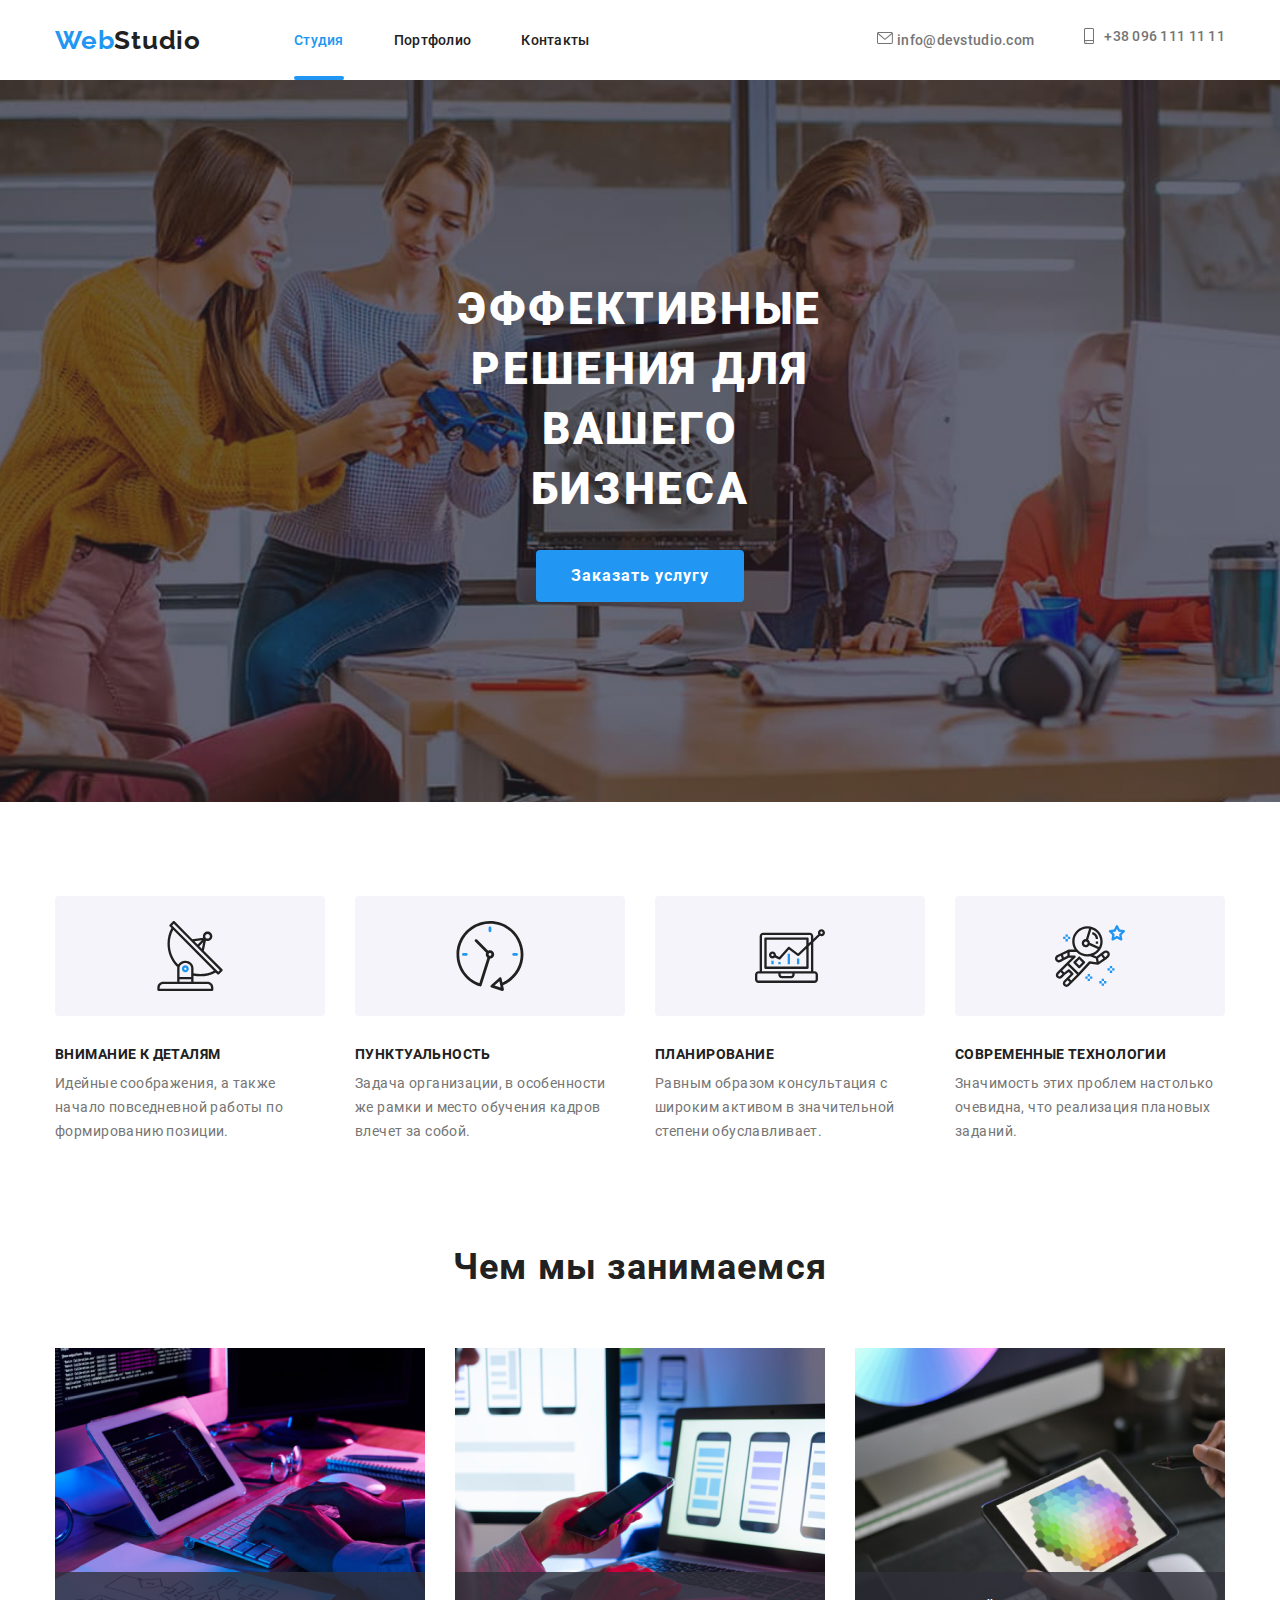
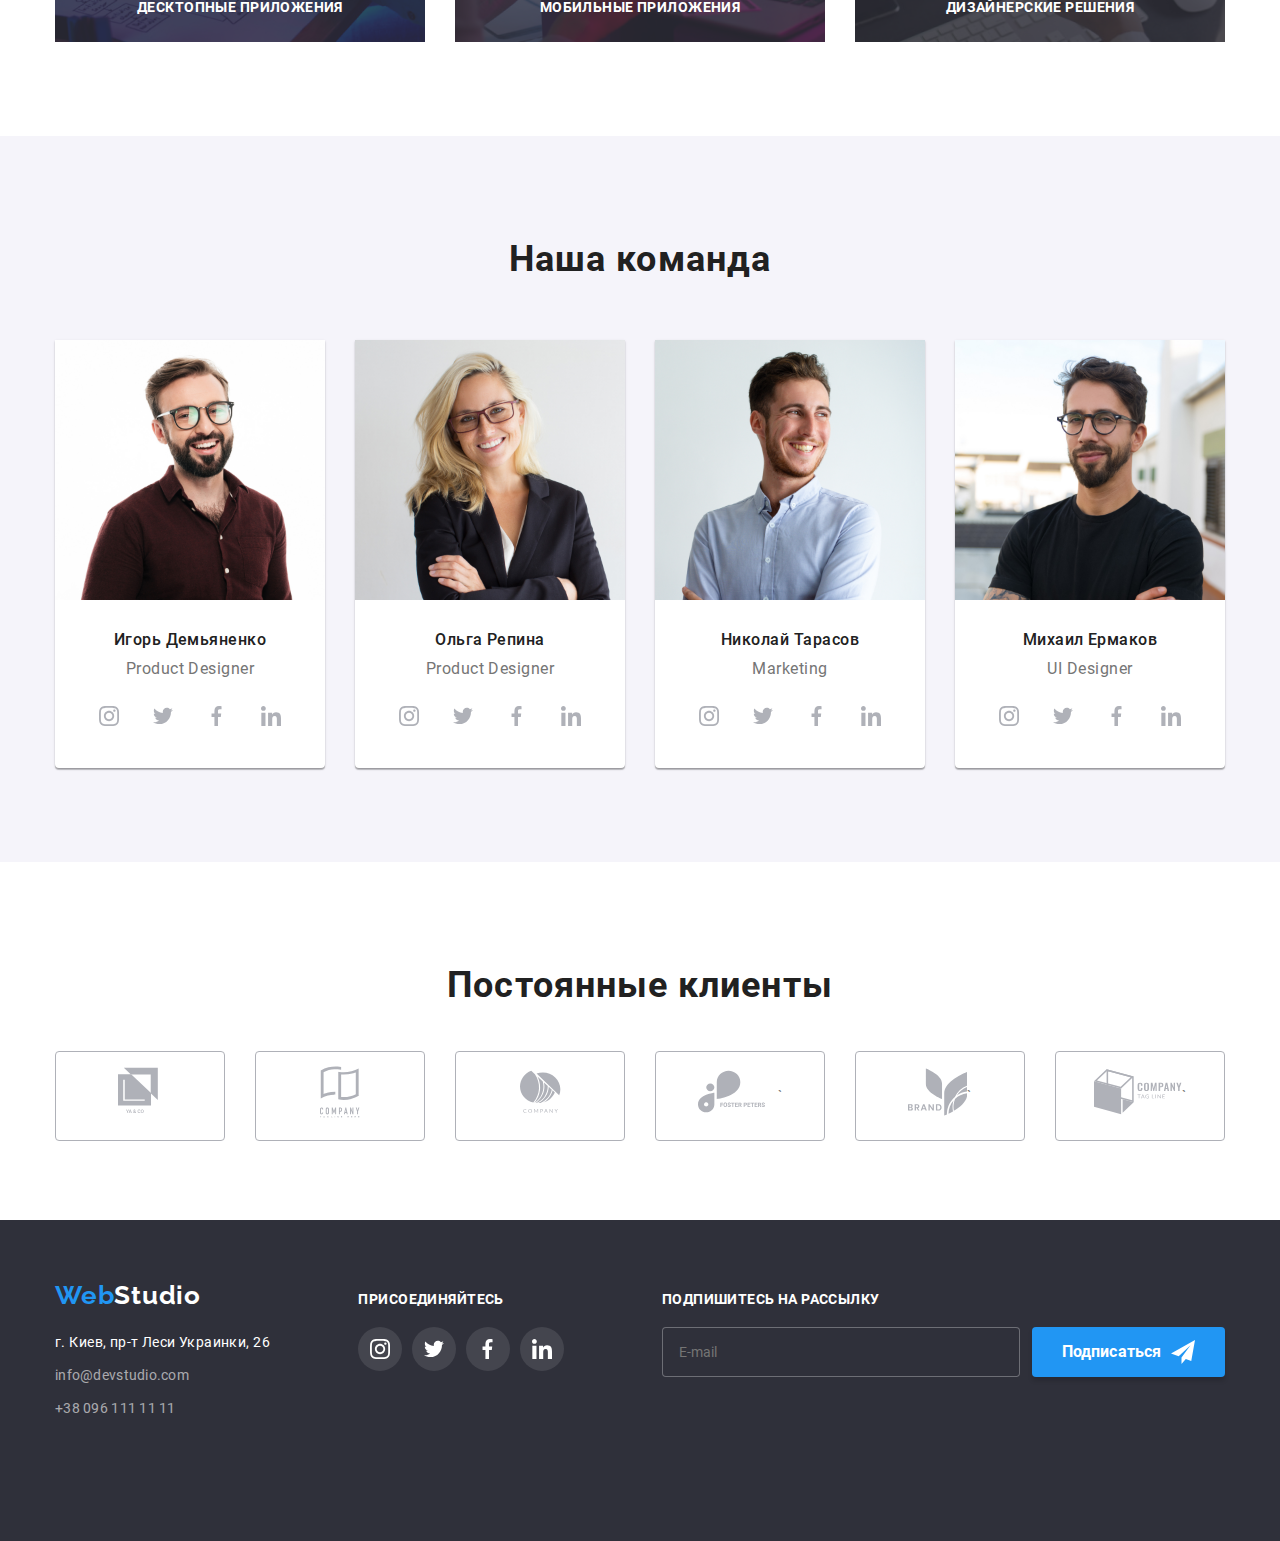
==== commit 7a9a3bc4: "Внесение правок" ====
--- a/index.html
+++ b/index.html
@@ -51,10 +51,12 @@
 
     <main>
         <section class="hero dark-bg ">
+            <!-- <div class="container"> -->
             <div class="hero-content">
                 <h1 class="title page-title">Эффективные решения для вашего бизнеса</h1>
                 <button class="btn" data-modal-open>Заказать услугу</button>
 
+                <!-- </div> -->
 
             </div>
         </section>
--- a/css/main.min.css
+++ b/css/main.min.css
@@ -1,2 +1,2 @@
-@font-face{font-family:"Roboto";font-style:normal;font-weight:400;src:url("../fonts/Roboto/roboto-v20-latin_cyrillic-regular.eot");src:local("Roboto"),local("Roboto-Regular"),url("../fonts/Roboto/roboto-v20-latin_cyrillic-regular.eot?#iefix") format("embedded-opentype"),url("../fonts/Roboto/roboto-v20-latin_cyrillic-regular.woff2") format("woff2"),url("../fonts/Roboto/roboto-v20-latin_cyrillic-regular.woff") format("woff"),url("../fonts/Roboto/roboto-v20-latin_cyrillic-regular.ttf") format("truetype"),url("../fonts/Roboto/roboto-v20-latin_cyrillic-regular.svg#Roboto") format("svg")}@font-face{font-family:"Roboto";font-style:normal;font-weight:500;src:url("../fonts/Roboto/roboto-v20-latin_cyrillic-500.eot");src:local("Roboto Medium"),local("Roboto-Medium"),url("../fonts/Roboto/roboto-v20-latin_cyrillic-500.eot?#iefix") format("embedded-opentype"),url("../fonts/Roboto/roboto-v20-latin_cyrillic-500.woff2") format("woff2"),url("../fonts/Roboto/roboto-v20-latin_cyrillic-500.woff") format("woff"),url("../fonts/Roboto/roboto-v20-latin_cyrillic-500.ttf") format("truetype"),url("../fonts/Roboto/roboto-v20-latin_cyrillic-500.svg#Roboto") format("svg")}@font-face{font-family:"Roboto";font-style:normal;font-weight:700;src:url("../fonts/Roboto/roboto-v20-latin_cyrillic-700.eot");src:local("Roboto Bold"),local("Roboto-Bold"),url("../fonts/Roboto/roboto-v20-latin_cyrillic-700.eot?#iefix") format("embedded-opentype"),url("../fonts/Roboto/roboto-v20-latin_cyrillic-700.woff2") format("woff2"),url("../fonts/Roboto/roboto-v20-latin_cyrillic-700.woff") format("woff"),url("../fonts/Roboto/roboto-v20-latin_cyrillic-700.ttf") format("truetype"),url("../fonts/Roboto/roboto-v20-latin_cyrillic-700.svg#Roboto") format("svg")}@font-face{font-family:"Roboto";font-style:normal;font-weight:900;src:url("../fonts/Roboto/roboto-v20-latin_cyrillic-900.eot");src:local("Roboto Black"),local("Roboto-Black"),url("../fonts/Roboto/roboto-v20-latin_cyrillic-900.eot?#iefix") format("embedded-opentype"),url("../fonts/Roboto/roboto-v20-latin_cyrillic-900.woff2") format("woff2"),url("../fonts/Roboto/roboto-v20-latin_cyrillic-900.woff") format("woff"),url("../fonts/Roboto/roboto-v20-latin_cyrillic-900.ttf") format("truetype"),url("../fonts/Roboto/roboto-v20-latin_cyrillic-900.svg#Roboto") format("svg")}html{box-sizing:border-box}*,::before,::after{box-sizing:inherit;outline:2px solid red}body{font-family:"Roboto", sans-serif;font-size:14px;font-weight:400;line-height:1.714;letter-spacing:.03em;color:#757575}h1,h2,h3,p{margin-top:0;margin-bottom:0}img{display:block;width:100%;height:auto}address{font-style:normal}.container{width:100%;padding-left:15px;padding-right:15px;margin-left:auto;margin-right:auto}@media (min-width: 480px){.container{width:480px}}@media (min-width: 768px){.container{width:768px}}@media (min-width: 1200px){.container{width:1200px}}.title{font-family:inherit;color:#212121}.page-title{font-size:26px;font-weight:900;line-height:1.615;letter-spacing:.06em;margin-bottom:30px;text-transform:uppercase}@media (min-width: 1200px){.page-title{font-size:44px;font-weight:900;line-height:1.363;letter-spacing:.06em}}.item-title{margin-bottom:10px;font-size:16px;font-weight:500;line-height:1.187;letter-spacing:.03em;color:#212121}.list{list-style:none;padding:0;margin:0}.link{color:inherit;text-decoration:none}.link:hover,.link:focus{transition:cubic-bezier(0.4, 0, 0.2, 1);transition-duration:250ms;color:#2196f3}.btn{display:inline-block;background-color:#2196f3;border-radius:4px;padding:10px 34px;min-width:200px;text-align:center;border:1px solid transparent;font-family:inherit;font-size:16px;font-weight:700;line-height:1.875;letter-spacing:.06em;align-items:center;color:#212121}@media (min-width: 768px){.menu{display:flex;margin-left:88px}}@media (min-width: 1200px){.menu{margin-left:93px}}@media (min-width: 768px){.menu-item:not(:last-child){margin-right:50px}}.menu-link{display:block;padding-top:0;padding-bottom:40px;font-size:14px;font-weight:500;line-height:1.142;letter-spacing:.02em;color:#212121}@media (min-width: 768px){.menu-link{padding-top:32px;padding-bottom:32px}}.current{color:#2196f3;position:relative;display:inline-block}.current::after{content:"";display:block;width:100%;height:4px;border-radius:2px;background-color:#2196f3;position:absolute;margin-left:auto;margin-right:auto;bottom:0}.menu-button{display:inline-flex;top:10px;right:10px;margin:0;padding:10px;border:0;text-align:center;background-color:transparent}@media (min-width: 768px){.menu-button{display:none}}.icon-cross{margin-top:12px;padding-bottom:12px}.menu-button .icon-cross{display:none}.menu-button.is-open .icon-cross{display:block}.menu-button.is-open .icon-menu{display:none}.burger-menu.is-open .icon-cross{display:block;fill:#757575}.burger-menu.is-open .icon-cross:hover,.burger-menu.is-open .icon-cross:focus{fill:#2196f3}.menu-button:hover .icon-cross,.menu-button:hover .icon-menu{fill:#2196f3}.menu-container{z-index:1;background-color:#fff;text-align:center}@media screen and (max-width: 767px){.menu-container{display:none;position:absolute;top:100%;width:100%;left:0}.menu-container.is-open{display:block}}@media (min-width: 768px){.menu-container{width:100%}}@media (min-width: 768px){.menu-container{display:flex;justify-content:space-between}}@media screen and (max-width: 1119px) and (min-width: 768px){.menu-container{align-items:center}}.menu-navigation{text-align:center}@media screen and (max-width: 767px){.menu-navigation{margin-bottom:60px;margin-top:60px}}@media screen and (max-width: 1119px){.menu-navigation{width:100%}}.menu-contacts{align-items:center}@media (min-width: 768px){.menu-contacts{display:inline-flex;padding-top:21px;padding-bottom:21px}}@media (min-width: 1200px){.menu-contacts{display:flex}}.logo{display:inline-flex;font-family:"Raleway", sans-serif;font-size:26px;font-weight:700;line-height:1.192;letter-spacing:.03em;color:#212121;text-decoration:none}.logo-accent{color:#2196f3}.social-icons{display:flex;justify-content:center}.social-icons-block{margin-right:122px;margin-left:122px;padding-bottom:24px}@media (min-width: 768px){.social-icons-block{margin-right:74px;margin-left:74px}}@media (min-width: 1200px){.social-icons-block{margin-right:32px;margin-left:32px;padding-bottom:30px}}.social-icons-item:not(:last-child){margin-right:10px}.social-icons-link{display:flex;justify-content:center;align-items:center;width:44px;height:44px;background-color:#fff;border-radius:50%}.social-icons-svg{width:20px;height:20px;fill:#afb1b8}.social-icons-link:hover,.social-icons-link:focus{transition:cubic-bezier(0.4, 0, 0.2, 1);transition-duration:250ms;background-color:#2196f3}.social-icons-link:hover .social-icons-svg,.social-icons-link:focus .social-icons-svg{transition:cubic-bezier(0.4, 0, 0.2, 1);transition-duration:250ms;fill:#fff}@media (min-width: 768px){.contact-list{margin-top:0;text-align:left}}@media (min-width: 1200px){.contact-list{display:flex;margin-left:84px}}@media (min-width: 1200px){.contact-item:not(:last-child){margin-right:50px}}.mail-link,.tel-link{display:inline-flex;font-size:18px;font-weight:500;line-height:1.166;letter-spacing:.02em}@media (min-width: 768px){.mail-link,.tel-link{font-size:12px;font-weight:500;line-height:1.166;letter-spacing:.02em}}@media (min-width: 1200px){.mail-link,.tel-link{font-size:14px;font-weight:500;line-height:1.142;letter-spacing:.02em}}@media screen and (max-widt: 767px){.mail-link:first-child{margin-bottom:16px}}@media screen and (max-width: 1199px){.mail-link:first-child{margin-bottom:10px}}.mail-link .mail-icon{margin-right:4px}@media (min-width: 768px){.mail-link .mail-icon{margin-top:0}}.mail-icon{display:inline-flex;justify-content:center;align-items:center;margin-right:10px;margin-top:auto;margin-bottom:auto;width:16px;height:12px;fill:#757575}.tel-icon{display:inline-flex;justify-content:center;align-items:center;margin-right:10px;margin-top:auto;margin-bottom:auto;width:10px;height:16px;fill:#757575}.contact-item:hover,.contact-item:focus{transition:cubic-bezier(0.4, 0, 0.2, 1);transition-duration:250ms;fill:#2196f3}.contact-item:hover .mail-icon,.contact-item:focus .mail-icon{transition:cubic-bezier(0.4, 0, 0.2, 1);transition-duration:250ms;fill:#2196f3}.contact-item:hover .tel-icon,.contact-item:focus .tel-icon{transition:cubic-bezier(0.4, 0, 0.2, 1);transition-duration:250ms;fill:#2196f3}section{padding-top:60px;padding-bottom:60px}@media (min-width: 1200px){section{padding-top:94px;padding-bottom:94px}}.section.no-padding{padding-top:0}.section-title{margin-bottom:30px;font-size:28px;font-weight:700;line-height:1.178;letter-spacing:.03em;text-align:center}@media (min-width: 1200px){.section-title{margin-bottom:50px;font-size:36px;font-weight:700;line-height:1.666;letter-spacing:.03em;text-align:center}}.header-container{position:relative;display:flex;justify-content:flex-start;align-items:center}.navigation{display:flex;align-items:center;margin-right:auto;justify-content:space-between;width:100%;border-bottom:2px solid #757575}.hero{padding-top:118px;padding-bottom:118px;padding-left:60px;padding-right:60px;background-image:linear-gradient(to right, rgba(47,48,58,0.4), rgba(47,48,58,0.4)),url(../img/mobile/hero-mobile.jpg);background-repeat:no-repeat;background-size:cover;background-position:center}@media (min-width: 768px){.hero{padding-left:204px;padding-right:204px;background-image:linear-gradient(to right, rgba(47,48,58,0.4), rgba(47,48,58,0.4)),url(../img/tablet/hero.jpg)}}@media (min-width: 1200px){.hero{padding-top:200px;padding-bottom:200px;padding-left:452px;padding-right:452px;background-image:linear-gradient(to right, rgba(47,48,58,0.4), rgba(47,48,58,0.4)),url(../img/hero.jpg)}}@media screen and (min-device-pixel-ratio: 2), screen and (min-resolution: 192dpi), screen and (min-resolution: 2dppx){.hero{background-image:linear-gradient(to right, rgba(47,48,58,0.4), rgba(47,48,58,0.4)),url(../img/mobile/hero-mobile@2x.jpg)}}@media screen and (min-device-pixel-ratio: 2) and (min-width: 768px), screen and (min-resolution: 192dpi) and (min-width: 768px), screen and (min-resolution: 2dppx) and (min-width: 768px){.hero{background-image:linear-gradient(to right, rgba(47,48,58,0.4), rgba(47,48,58,0.4)),url(../img/tablet/hero@2x.jpg)}}@media screen and (min-device-pixel-ratio: 2) and (min-width: 1200px), screen and (min-resolution: 192dpi) and (min-width: 1200px), screen and (min-resolution: 2dppx) and (min-width: 1200px){.hero{background-image:linear-gradient(to right, rgba(47,48,58,0.4), rgba(47,48,58,0.4)),url(../img/hero@2x.jpg)}}.hero-content{max-width:360px;text-align:center;text-align:center}@media (min-width: 1200px){.hero-content{max-width:696px}}@media screen and (max-width: 1199px) and (min-width: 768px){.special-list{display:flex;flex-wrap:wrap;margin-right:-30px;margin-top:-30px}}@media (min-width: 1200px){.special-list{display:flex;justify-content:center}}@media screen and (max-width: 1199px){.special-item:not(:last-child){margin-bottom:30px}}@media (min-width: 1200px){.special-item:not(:last-child){margin-right:30px}}@media screen and (max-width: 1199px) and (min-width: 768px){.special-item{width:calc((100% - 60px) / 2);margin-right:30px;margin-bottom:30px}.special-item:nth-child(2n){margin-right:0}.special-item:nth-last-child(-n+2){margin-bottom:0}}@media (min-width: 1200px){.special-item{width:270px}}.special-title{margin-bottom:10px;font-size:14px;font-weight:700;line-height:1.142;letter-spacing:.03em;text-transform:uppercase}@media (max-width: 767px){.special-title{text-align:center}}.special-icons-link{display:inline-flex;justify-content:center;align-items:center;width:100%;height:120px;border-radius:4px;border:1px solid transparent;background-color:#f5f4fa;margin-bottom:30px}@media (min-width: 1200px){.special-icons-link{display:flex;justify-content:center;align-items:center;width:270px}}.special-icons-svg{width:70px;height:70px;fill:#afb1b8}@media (min-width: 1200px){.special-icons-svg{width:70px;height:70px}}.work-section{display:none}@media (min-width: 1200px){.work-section{display:block}}.work-list{display:flex;margin-right:-15px;margin-left:-15px}.work-item{flex-basis:calc((100% - 15px) / 3);margin-right:15px;margin-left:15px;position:relative}.work-item-shadowbox{position:absolute;bottom:0;left:0;width:370px;height:70px;background-color:rgba(47,48,58,0.8);display:flex;justify-content:center;align-items:center}.work-item-shadowbox-title{position:absolute;left:0;bottom:0;width:100%;font-size:14px;font-weight:700;line-height:1.142;letter-spacing:.03em;text-transform:uppercase;text-align:center;color:#fff;margin:0;padding:0;padding-top:27px;padding-bottom:27px}.team-section{background-color:#f5f4fa}@media screen and (max-width: 1199px) and (min-width: 768px){.team-list{display:flex;flex-wrap:wrap;margin-right:-30px;margin-top:-30px}}@media (min-width: 1200px){.team-list{display:flex;margin-right:-15px;margin-left:-15px}}.team-item{text-align:center;background-color:#fff;box-shadow:0px 1px 3px rgba(0,0,0,0.12),0px 1px 1px rgba(0,0,0,0.14),0px 2px 1px rgba(0,0,0,0.2);border-radius:0px 0px 4px 4px}@media screen and (max-width: 1199px) and (min-width: 768px){.team-item{width:calc((100% - 60px) / 2);margin-right:30px;margin-bottom:30px}}@media (min-width: 1200px){.team-item{flex-basis:calc((100% - 15px) / 4);margin-right:15px;margin-left:15px}.team-item .team-item:not(:last-child){margin-bottom:30px}}@media screen and (max-width: 1199px) and (min-width: 768px){.team-item:nth-child(n+3){margin-bottom:0}}.team-gallery{display:block;text-align:center;width:100%;margin-bottom:30px}.team-position{margin-bottom:16px;font-size:16px;font-weight:400;line-height:1.187;letter-spacing:.03em;color:#757575}.clients-list{display:flex;flex-wrap:wrap}@media screen and (max-width: 1199px){.clients-list{justify-content:center;margin:-15px}}@media (min-width: 1200px){.clients-list{flex-wrap:nowrap;margin:-15px}}.clients-item{display:inline-flex;align-items:center;justify-content:center;border-radius:4px;border:1px solid #afb1b8;background-color:#fff;margin:15px}@media screen and (max-width: 1199px){.clients-item{height:90px;width:calc((100% - 60px) / 2)}}@media screen and (max-width: 1199px) and (min-width: 768px){.clients-item{width:calc((100% - 90px) / 3)}}@media (min-width: 1200px){.clients-item{width:calc(100% / 6 - 30px);margin:15px;width:170px;height:90px;margin-bottom:0;margin-top:0}}@media screen and (max-width: 767px){.clients-item:nth-child(n+5){margin-bottom:0}}@media screen and (max-width: 1199px) and (min-width: 768px){.clients-item:nth-child(n+4){margin-bottom:0}}.clients-icons-svg{fill:#afb1b8}.clients-icons-link:hover,.clients-icons-link:focus{transition:cubic-bezier(0.4, 0, 0.2, 1);transition-duration:250ms;border:1px solid #2196f3}.clients-icons-link:hover .clients-icons-svg,.clients-icons-link:focus .clients-icons-svg{transition:cubic-bezier(0.4, 0, 0.2, 1);transition-duration:250ms;fill:#2196f3}.footer{display:flex;padding-top:60px;padding-bottom:60px}@media screen and (max-width: 1199px){.footer-container{text-align:center}}@media (max-width: 767px){.footer-container{display:inline-block}}@media screen and (max-width: 1199px) and (min-width: 768px){.footer-container{display:flex;flex-wrap:wrap;justify-content:center}}@media (min-width: 1200px){.footer-container{display:flex;align-items:baseline;justify-content:space-between}}.footer-widget{margin-bottom:60px}@media screen and (max-width: 1199px) and (min-width: 768px){.footer-widget{display:inline-block;flex-basis:calc(100% / 2);margin-bottom:60px}}@media (min-width: 1200px){.footer-widget{width:calc(100% / 3)}}.footer-logo{display:block;margin-bottom:20px}.address{margin:0;margin-bottom:8px}@media (min-width: 1200px){.address{margin-bottom:9px}}.footer-contact-item:not(:last-child){margin-bottom:8px}@media (min-width: 1200px){.footer-contact-item:not(:last-child){margin-bottom:9px}}.join{display:block;margin-bottom:20px;font-size:14px;font-weight:700;line-height:1.142;letter-spacing:.03em;text-transform:uppercase;color:#fff}.social-icons-footer{display:flex}@media screen and (max-width: 1199px){.social-icons-footer{justify-content:center}}.social-icons-link-footer{display:flex;justify-content:center;align-items:center;width:44px;height:44px;background:rgba(255,255,255,0.1);border-radius:50%}.social-icons-link-footer:hover,.social-icons-link-footer:focus{transition:cubic-bezier(0.4, 0, 0.2, 1);transition-duration:250ms;background-color:#2196f3}.social-icons-svg-footer{width:20px;height:20px;fill:#fff}@media screen and (max-width: 1199px) and (min-width: 768px){.footer-widget-form{display:inline-block;width:450px;align-items:center}}.dark-bg{background-color:#2f303a;color:#fff}.dark-bg .page-title,.dark-bg .btn,.dark-bg .logo{color:#fff}.dark-bg .mail-link,.dark-bg .tel-link{font-weight:400;color:rgba(255,255,255,0.6)}@media (min-width: 1200px){.wrap-form{display:flex;align-items:center}}.form-footer{display:block}@media (max-width: 767px){.form-footer{width:100%;margin-bottom:20px}}@media (min-width: 1200px){.form-footer{margin-right:12px}}.input-footer{width:100%;height:50px;border:1px solid rgba(255,255,255,0.3);background-color:#2f303a;border-radius:4px;padding-left:16px;color:rgba(255,255,255,0.6);outline:none}@media (min-width: 1200px){.input-footer{width:358px}}.button-footer{display:inline-flex;align-items:center;cursor:pointer;height:50px;padding-left:30px;padding-right:30px;background:#2196f3;border:0;box-shadow:0px 4px 4px rgba(0,0,0,0.15);border-radius:4px;color:#fff;font-size:16px;font-weight:700;line-height:1.875;letter-spacing:.006em;text-align:center;outline:none}.button-footer::after{content:"";display:inline-block;width:24px;height:24px;margin-left:10px;margin-right:0;background-image:url(../icons/gitignore.svg);background-size:contain;background-repeat:no-repeat}@media (min-width: 1200px){.footer-tablet{display:flex;align-items:baseline;justify-content:space-between}}@media screen and (max-width: 1199px) and (min-width: 768px){.footer-tablet{display:flex;justify-content:center}}@media (min-width: 768px){.footer-container.footer-widget{width:calc(100% / 2)}}.backdrop{position:fixed;top:0;left:0;right:0;bottom:0;width:100%;height:100%;z-index:70;background-color:rgba(0,0,0,0.2);opacity:1;transition:all 250ms cubic-bezier(0.4, 0, 0.2, 1);overflow-y:scroll}.backdrop.is-hidden{visibility:hidden;opacity:0;pointer-events:none}.backdrop.is-hidden .modal-box{transform:translate(-50%, 0) scale(0.2, 0.25)}.modal-box{position:relative;top:50%;left:50%;width:528px;height:581px;padding:40px;border-radius:4px;transform:translate(-50%, -50%);background-color:#fff;z-index:50;box-shadow:0px 1px 3px rgba(0,0,0,0.12),0px 1px 1px rgba(0,0,0,0.14),0px 2px 1px rgba(0,0,0,0.2);transform:translate(-50%, -50%) scale(1, 1);transition:all 250ms cubic-bezier(0.4, 0, 0.2, 1)}.btn-close{display:flex;justify-content:center;align-items:center;position:absolute;top:8px;right:8px;width:30px;height:30px;border:1px solid rgba(0,0,0,0.1);box-sizing:border-box;background-color:#fff;border-radius:50%;padding:0;align-items:center}.modal-icon-svg{width:18px;height:18px;transition:all 250ms cubic-bezier(0.4, 0, 0.2, 1)}.btn-close:hover .modal-icon-svg,.btn-close:focus s.modal-icon-svgvg{fill:#2196f3}.modal-title{margin-top:0;margin-bottom:12px;color:#212121;font-size:20px;font-weight:700;line-height:1.15;letter-spacing:.03em;text-align:center}.modal-input-group{position:relative;margin-bottom:10px}.modal-input-group label{display:block;color:#757575;font-size:12px;font-weight:400;line-height:1.15;letter-spacing:.01em}.modal-input-group input,.modal-input-group textarea{width:100%;border:1px solid rgba(33,33,33,0.2);border-radius:4px;color:rgba(117,117,117,0.5);transition:all 250ms cubic-bezier(0.4, 0, 0.2, 1)}.modal-input-group input{height:40px;padding-left:42px}.modal-input-group textarea{min-width:100%;max-width:100%;min-height:120px;padding:12px 16px;color:rgba(117,117,117,0.5);font-size:14px;font-weight:400;line-height:1.142;letter-spacing:.01em;resize:none}.modal-input-group input:hover,.modal-input-group input:focus,.modal-input-group textarea:hover,.modal-input-group textarea:focus{outline:#2196f3 auto 1px;border:1px solid #2196f3}.modal-input-group input:hover+.modal-input-ico svg,.modal-input-group input:focus+.modal-input-ico svg{fill:#2196f3}.modal-input-group textarea::placeholder{color:rgba(117,117,117,0.5);font-size:14px;font-weight:400;line-height:1.142;letter-spacing:.01em}.modal-input-ico{position:absolute;top:25px;left:15px;display:flex;justify-content:center;align-items:center;width:18px;height:18px}.modal-input-ico svg{transition:cubic-bezier(0.4, 0, 0.2, 1);transition-duration:250ms}.modal-agree{display:flex;justify-content:center;align-items:center;margin-bottom:30px;color:#757575;font-size:14px;font-weight:400;line-height:1.71;letter-spacing:.03em}.modal-agree a{color:#2196f3;text-decoration:underline}.modal-agree input[type="checkbox"]{opacity:0;position:absolute;width:1px;height:1px;margin:-1px;border:0;padding:0;clip:rect(0 0 0 0);overflow:hidden}.modal-agree label{display:flex;justify-content:center;align-items:center}.modal-agree label::before{content:"";width:16px;height:15px;margin-right:10px}.modal-agree input[type="checkbox"]+label::before{background:url("../icons/checked.svg")}.modal-agree input[type="checkbox"]:checked+label::before{background-image:url("../icons/checkedbox.svg");background-color:#2196f3;border-radius:2px;background-position:center;background-repeat:no-repeat}.modal-btn-send{display:block;width:200px;margin:0 auto;padding:10px 0;background:#2196f3;border:1px solid transparent;box-shadow:0px 4px 4px rgba(0,0,0,0.15);border-radius:4px;font-size:16px;font-weight:700;line-height:1.875;letter-spacing:.06em;color:#ffffff;transition:cubic-bezier(0.4, 0, 0.2, 1);transition-duration:250ms}.modal-btn-send:hover,.modal-btn-send:focus{background:#188ce8;outline:none;filter:drop-shadow(0px 4px 4px rgba(0,0,0,0.25))}
+@font-face{font-family:"Roboto";font-style:normal;font-weight:400;src:url("../fonts/Roboto/roboto-v20-latin_cyrillic-regular.eot");src:local("Roboto"),local("Roboto-Regular"),url("../fonts/Roboto/roboto-v20-latin_cyrillic-regular.eot?#iefix") format("embedded-opentype"),url("../fonts/Roboto/roboto-v20-latin_cyrillic-regular.woff2") format("woff2"),url("../fonts/Roboto/roboto-v20-latin_cyrillic-regular.woff") format("woff"),url("../fonts/Roboto/roboto-v20-latin_cyrillic-regular.ttf") format("truetype"),url("../fonts/Roboto/roboto-v20-latin_cyrillic-regular.svg#Roboto") format("svg")}@font-face{font-family:"Roboto";font-style:normal;font-weight:500;src:url("../fonts/Roboto/roboto-v20-latin_cyrillic-500.eot");src:local("Roboto Medium"),local("Roboto-Medium"),url("../fonts/Roboto/roboto-v20-latin_cyrillic-500.eot?#iefix") format("embedded-opentype"),url("../fonts/Roboto/roboto-v20-latin_cyrillic-500.woff2") format("woff2"),url("../fonts/Roboto/roboto-v20-latin_cyrillic-500.woff") format("woff"),url("../fonts/Roboto/roboto-v20-latin_cyrillic-500.ttf") format("truetype"),url("../fonts/Roboto/roboto-v20-latin_cyrillic-500.svg#Roboto") format("svg")}@font-face{font-family:"Roboto";font-style:normal;font-weight:700;src:url("../fonts/Roboto/roboto-v20-latin_cyrillic-700.eot");src:local("Roboto Bold"),local("Roboto-Bold"),url("../fonts/Roboto/roboto-v20-latin_cyrillic-700.eot?#iefix") format("embedded-opentype"),url("../fonts/Roboto/roboto-v20-latin_cyrillic-700.woff2") format("woff2"),url("../fonts/Roboto/roboto-v20-latin_cyrillic-700.woff") format("woff"),url("../fonts/Roboto/roboto-v20-latin_cyrillic-700.ttf") format("truetype"),url("../fonts/Roboto/roboto-v20-latin_cyrillic-700.svg#Roboto") format("svg")}@font-face{font-family:"Roboto";font-style:normal;font-weight:900;src:url("../fonts/Roboto/roboto-v20-latin_cyrillic-900.eot");src:local("Roboto Black"),local("Roboto-Black"),url("../fonts/Roboto/roboto-v20-latin_cyrillic-900.eot?#iefix") format("embedded-opentype"),url("../fonts/Roboto/roboto-v20-latin_cyrillic-900.woff2") format("woff2"),url("../fonts/Roboto/roboto-v20-latin_cyrillic-900.woff") format("woff"),url("../fonts/Roboto/roboto-v20-latin_cyrillic-900.ttf") format("truetype"),url("../fonts/Roboto/roboto-v20-latin_cyrillic-900.svg#Roboto") format("svg")}html{box-sizing:border-box}*,::before,::after{box-sizing:inherit}body{font-family:"Roboto", sans-serif;font-size:14px;font-weight:400;line-height:1.714;letter-spacing:.03em;color:#757575}h1,h2,h3,p{margin-top:0;margin-bottom:0}img{display:block;width:100%;height:auto}address{font-style:normal}.container{width:100%;padding-left:15px;padding-right:15px;margin-left:auto;margin-right:auto}@media (min-width: 480px){.container{width:480px}}@media (min-width: 768px){.container{width:768px}}@media (min-width: 1200px){.container{width:1200px}}.title{font-family:inherit;color:#212121}.page-title{font-size:26px;font-weight:900;line-height:1.615;letter-spacing:.06em;margin-bottom:30px;text-transform:uppercase}@media (min-width: 1200px){.page-title{font-size:44px;font-weight:900;line-height:1.363;letter-spacing:.06em}}.item-title{margin-bottom:10px;font-size:16px;font-weight:500;line-height:1.187;letter-spacing:.03em;color:#212121}.list{list-style:none;padding:0;margin:0}.link{color:inherit;text-decoration:none}.link:hover,.link:focus{transition:cubic-bezier(0.4, 0, 0.2, 1);transition-duration:250ms;color:#2196f3}.btn{display:inline-block;background-color:#2196f3;border-radius:4px;padding:10px 34px;min-width:200px;text-align:center;border:1px solid transparent;font-family:inherit;font-size:16px;font-weight:700;line-height:1.875;letter-spacing:.06em;align-items:center;color:#212121}@media (min-width: 768px){.menu{display:flex;margin-left:88px}}@media (min-width: 1200px){.menu{margin-left:93px}}@media (min-width: 768px){.menu-item:not(:last-child){margin-right:50px}}@media screen and (max-width: 767px){.menu-item:not(:last-child){padding-bottom:40px}}.menu-link{display:block;padding-top:0;font-size:18px;font-weight:500;line-height:1.166;letter-spacing:.02em;color:#212121}@media (min-width: 768px){.menu-link{padding-bottom:40px;padding-top:32px;padding-bottom:32px;font-size:14px;font-weight:500;line-height:1.142;letter-spacing:.02em}}.current{color:#2196f3;position:relative;display:inline-block}.current::after{content:"";display:block;width:100%;height:4px;border-radius:2px;background-color:#2196f3;position:absolute;margin-left:auto;margin-right:auto;margin-top:8px}@media (min-width: 768px){.current::after{bottom:0}}.menu-button{display:inline-flex;top:10px;right:10px;margin:0;padding:10px;border:0;text-align:center;background-color:transparent}@media (min-width: 768px){.menu-button{display:none}}.icon-cross{margin-top:12px;padding-bottom:12px}.menu-button .icon-cross{display:none}.menu-button.is-open .icon-cross{display:block}.menu-button.is-open .icon-menu{display:none}.burger-menu.is-open .icon-cross{display:block;fill:#757575}.burger-menu.is-open .icon-cross:hover,.burger-menu.is-open .icon-cross:focus{fill:#2196f3}.menu-button:hover .icon-cross,.menu-button:hover .icon-menu{fill:#2196f3}.menu-container{z-index:1;background-color:#fff;text-align:center}@media screen and (max-width: 767px){.menu-container{display:none;position:absolute;top:100%;width:100%;left:0}.menu-container.is-open{display:block}}@media (min-width: 768px){.menu-container{width:100%}}@media (min-width: 768px){.menu-container{display:flex;justify-content:space-between}}@media screen and (max-width: 1119px) and (min-width: 768px){.menu-container{align-items:center}}.menu-navigation{text-align:center}@media screen and (max-width: 767px){.menu-navigation{margin-bottom:60px;margin-top:60px}}@media screen and (max-width: 1119px){.menu-navigation{width:100%}}.menu-contacts{align-items:center}@media screen and (max-width: 767px){.menu-contacts{margin-bottom:60px}}@media (min-width: 768px){.menu-contacts{display:inline-flex;padding-top:21px;padding-bottom:21px}}@media (min-width: 1200px){.menu-contacts{display:flex}}.logo{display:inline-flex;font-family:"Raleway", sans-serif;font-size:26px;font-weight:700;line-height:1.192;letter-spacing:.03em;color:#212121;text-decoration:none}.logo-accent{color:#2196f3}.social-icons{display:flex;justify-content:center}.social-icons-block{margin-right:122px;margin-left:122px;padding-bottom:24px}@media (min-width: 768px){.social-icons-block{margin-right:74px;margin-left:74px}}@media (min-width: 1200px){.social-icons-block{margin-right:32px;margin-left:32px;padding-bottom:30px}}.social-icons-item:not(:last-child){margin-right:10px}.social-icons-link{display:flex;justify-content:center;align-items:center;width:44px;height:44px;background-color:#fff;border-radius:50%}.social-icons-svg{width:20px;height:20px;fill:#afb1b8}.social-icons-link:hover,.social-icons-link:focus{transition:cubic-bezier(0.4, 0, 0.2, 1);transition-duration:250ms;background-color:#2196f3}.social-icons-link:hover .social-icons-svg,.social-icons-link:focus .social-icons-svg{transition:cubic-bezier(0.4, 0, 0.2, 1);transition-duration:250ms;fill:#fff}@media (min-width: 768px){.contact-list{margin-top:0;text-align:left}}@media (min-width: 1200px){.contact-list{display:flex;margin-left:84px}}@media (min-width: 1200px){.contact-item:not(:last-child){margin-right:50px}}.mail-link,.tel-link{display:inline-flex;font-size:18px;font-weight:500;line-height:1.166;letter-spacing:.02em}@media (min-width: 768px){.mail-link,.tel-link{font-size:12px;font-weight:500;line-height:1.166;letter-spacing:.02em}}@media (min-width: 1200px){.mail-link,.tel-link{font-size:14px;font-weight:500;line-height:1.142;letter-spacing:.02em}}@media screen and (max-widt: 767px){.mail-link:first-child{margin-bottom:16px}}@media screen and (max-width: 1199px){.mail-link:first-child{margin-bottom:10px}}.mail-link .mail-icon{margin-right:4px}@media (min-width: 768px){.mail-link .mail-icon{margin-top:0}}.mail-icon{display:inline-flex;justify-content:center;align-items:center;margin-right:10px;margin-top:auto;margin-bottom:auto;width:16px;height:12px;fill:#757575}.tel-icon{display:inline-flex;justify-content:center;align-items:center;margin-right:10px;margin-top:auto;margin-bottom:auto;width:10px;height:16px;fill:#757575}.contact-item:hover,.contact-item:focus{transition:cubic-bezier(0.4, 0, 0.2, 1);transition-duration:250ms;fill:#2196f3}.contact-item:hover .mail-icon,.contact-item:focus .mail-icon{transition:cubic-bezier(0.4, 0, 0.2, 1);transition-duration:250ms;fill:#2196f3}.contact-item:hover .tel-icon,.contact-item:focus .tel-icon{transition:cubic-bezier(0.4, 0, 0.2, 1);transition-duration:250ms;fill:#2196f3}section{padding-top:60px;padding-bottom:60px}@media (min-width: 1200px){section{padding-top:94px;padding-bottom:94px}}.section.no-padding{padding-top:0}.section-title{margin-bottom:30px;font-size:28px;font-weight:700;line-height:1.178;letter-spacing:.03em;text-align:center}@media (min-width: 1200px){.section-title{margin-bottom:50px;font-size:36px;font-weight:700;line-height:1.666;letter-spacing:.03em;text-align:center}}.header-container{position:relative;display:flex;justify-content:flex-start;align-items:center}.navigation{display:flex;align-items:center;margin-right:auto;justify-content:space-between;width:100%}@media screen and (max-width: 767px){.navigation{height:60px}}.hero{width:100%;text-align:-webkit-center;padding-top:118px;padding-bottom:118px;background-image:linear-gradient(to right, rgba(47,48,58,0.4), rgba(47,48,58,0.4)),url(../img/mobile/hero-mobile.jpg);background-repeat:no-repeat;background-size:cover;background-position:center}@media (min-width: 768px){.hero{padding-left:204px;padding-right:204px;background-image:linear-gradient(to right, rgba(47,48,58,0.4), rgba(47,48,58,0.4)),url(../img/tablet/hero.jpg)}}@media (min-width: 1200px){.hero{padding-top:200px;padding-bottom:200px;padding-left:452px;padding-right:452px;background-image:linear-gradient(to right, rgba(47,48,58,0.4), rgba(47,48,58,0.4)),url(../img/hero.jpg)}}@media screen and (min-device-pixel-ratio: 2), screen and (min-resolution: 192dpi), screen and (min-resolution: 2dppx){.hero{background-image:linear-gradient(to right, rgba(47,48,58,0.4), rgba(47,48,58,0.4)),url(../img/mobile/hero-mobile@2x.jpg)}}@media screen and (min-device-pixel-ratio: 2) and (min-width: 768px), screen and (min-resolution: 192dpi) and (min-width: 768px), screen and (min-resolution: 2dppx) and (min-width: 768px){.hero{background-image:linear-gradient(to right, rgba(47,48,58,0.4), rgba(47,48,58,0.4)),url(../img/tablet/hero@2x.jpg)}}@media screen and (min-device-pixel-ratio: 2) and (min-width: 1200px), screen and (min-resolution: 192dpi) and (min-width: 1200px), screen and (min-resolution: 2dppx) and (min-width: 1200px){.hero{background-image:linear-gradient(to right, rgba(47,48,58,0.4), rgba(47,48,58,0.4)),url(../img/hero@2x.jpg)}}.hero-content{max-width:360px;text-align:center;text-align:center}@media (min-width: 1200px){.hero-content{max-width:696px}}@media screen and (max-width: 1199px) and (min-width: 768px){.special-list{display:flex;flex-wrap:wrap;margin-right:-30px;margin-top:-30px}}@media (min-width: 1200px){.special-list{display:flex;justify-content:center}}@media screen and (max-width: 1199px){.special-item:not(:last-child){margin-bottom:30px}}@media (min-width: 1200px){.special-item:not(:last-child){margin-right:30px}}@media screen and (max-width: 1199px) and (min-width: 768px){.special-item{width:calc((100% - 60px) / 2);margin-right:30px;margin-bottom:30px}.special-item:nth-child(2n){margin-right:0}.special-item:nth-last-child(-n+2){margin-bottom:0}}@media (min-width: 1200px){.special-item{width:270px}}.special-title{margin-bottom:10px;font-size:14px;font-weight:700;line-height:1.142;letter-spacing:.03em;text-transform:uppercase}@media (max-width: 767px){.special-title{text-align:center}}.special-icons-link{display:inline-flex;justify-content:center;align-items:center;width:100%;height:120px;border-radius:4px;border:1px solid transparent;background-color:#f5f4fa;margin-bottom:30px}@media (min-width: 1200px){.special-icons-link{display:flex;justify-content:center;align-items:center;width:270px}}.special-icons-svg{width:70px;height:70px;fill:#afb1b8}@media (min-width: 1200px){.special-icons-svg{width:70px;height:70px}}.work-section{display:none}@media (min-width: 1200px){.work-section{display:block}}.work-list{display:flex;margin-right:-15px;margin-left:-15px}.work-item{flex-basis:calc((100% - 15px) / 3);margin-right:15px;margin-left:15px;position:relative}.work-item-shadowbox{position:absolute;bottom:0;left:0;width:370px;height:70px;background-color:rgba(47,48,58,0.8);display:flex;justify-content:center;align-items:center}.work-item-shadowbox-title{position:absolute;left:0;bottom:0;width:100%;font-size:14px;font-weight:700;line-height:1.142;letter-spacing:.03em;text-transform:uppercase;text-align:center;color:#fff;margin:0;padding:0;padding-top:27px;padding-bottom:27px}.team-section{background-color:#f5f4fa}@media screen and (max-width: 1199px) and (min-width: 768px){.team-list{display:flex;flex-wrap:wrap;margin-right:-30px;margin-top:-30px}}@media (min-width: 1200px){.team-list{display:flex;margin-right:-15px;margin-left:-15px}}.team-item{text-align:center;background-color:#fff;box-shadow:0px 1px 3px rgba(0,0,0,0.12),0px 1px 1px rgba(0,0,0,0.14),0px 2px 1px rgba(0,0,0,0.2);border-radius:0px 0px 4px 4px}@media screen and (max-width: 1199px) and (min-width: 768px){.team-item{width:calc((100% - 60px) / 2);margin-right:30px;margin-bottom:30px}}@media (min-width: 1200px){.team-item{flex-basis:calc((100% - 15px) / 4);margin-right:15px;margin-left:15px}.team-item .team-item:not(:last-child){margin-bottom:30px}}@media screen and (max-width: 1199px) and (min-width: 768px){.team-item:nth-child(n+3){margin-bottom:0}}.team-gallery{display:block;text-align:center;width:100%;margin-bottom:30px}.team-position{margin-bottom:16px;font-size:16px;font-weight:400;line-height:1.187;letter-spacing:.03em;color:#757575}.clients-list{display:flex;flex-wrap:wrap}@media screen and (max-width: 1199px){.clients-list{justify-content:center;margin:-15px}}@media (min-width: 1200px){.clients-list{flex-wrap:nowrap;margin:-15px}}.clients-item{display:inline-flex;align-items:center;justify-content:center;border-radius:4px;border:1px solid #afb1b8;background-color:#fff;margin:15px}@media screen and (max-width: 1199px){.clients-item{height:90px;width:calc((100% - 60px) / 2)}}@media screen and (max-width: 1199px) and (min-width: 768px){.clients-item{width:calc((100% - 90px) / 3)}}@media (min-width: 1200px){.clients-item{width:calc(100% / 6 - 30px);margin:15px;width:170px;height:90px;margin-bottom:0;margin-top:0}}@media screen and (max-width: 767px){.clients-item:nth-child(n+5){margin-bottom:0}}@media screen and (max-width: 1199px) and (min-width: 768px){.clients-item:nth-child(n+4){margin-bottom:0}}.clients-icons-svg{fill:#afb1b8}.clients-icons-link:hover,.clients-icons-link:focus{transition:cubic-bezier(0.4, 0, 0.2, 1);transition-duration:250ms;border:1px solid #2196f3}.clients-icons-link:hover .clients-icons-svg,.clients-icons-link:focus .clients-icons-svg{transition:cubic-bezier(0.4, 0, 0.2, 1);transition-duration:250ms;fill:#2196f3}.footer{display:flex;padding-top:60px;padding-bottom:60px}@media screen and (max-width: 1199px){.footer-container{text-align:center}}@media (max-width: 767px){.footer-container{display:inline-block}}@media screen and (max-width: 1199px) and (min-width: 768px){.footer-container{display:flex;flex-wrap:wrap;justify-content:center}}@media (min-width: 1200px){.footer-container{display:flex;align-items:baseline;justify-content:space-between}}.footer-widget{margin-bottom:60px}@media screen and (max-width: 1199px) and (min-width: 768px){.footer-widget{display:inline-block;flex-basis:calc(100% / 2);margin-bottom:60px}}@media (min-width: 1200px){.footer-widget{width:calc(100% / 3)}}.footer-logo{display:block;margin-bottom:20px}.address{margin:0;margin-bottom:8px}@media (min-width: 1200px){.address{margin-bottom:9px}}.footer-contact-item:not(:last-child){margin-bottom:8px}@media (min-width: 1200px){.footer-contact-item:not(:last-child){margin-bottom:9px}}.join{display:block;margin-bottom:20px;font-size:14px;font-weight:700;line-height:1.142;letter-spacing:.03em;text-transform:uppercase;color:#fff}.social-icons-footer{display:flex}@media screen and (max-width: 1199px){.social-icons-footer{justify-content:center}}.social-icons-link-footer{display:flex;justify-content:center;align-items:center;width:44px;height:44px;background:rgba(255,255,255,0.1);border-radius:50%}.social-icons-link-footer:hover,.social-icons-link-footer:focus{transition:cubic-bezier(0.4, 0, 0.2, 1);transition-duration:250ms;background-color:#2196f3}.social-icons-svg-footer{width:20px;height:20px;fill:#fff}@media screen and (max-width: 1199px) and (min-width: 768px){.footer-widget-form{display:inline-block;width:450px;align-items:center}}.dark-bg{background-color:#2f303a;color:#fff}.dark-bg .page-title,.dark-bg .btn,.dark-bg .logo{color:#fff}.dark-bg .mail-link,.dark-bg .tel-link{font-weight:400;color:rgba(255,255,255,0.6)}@media (min-width: 1200px){.wrap-form{display:flex;align-items:center}}.form-footer{display:block}@media (max-width: 767px){.form-footer{width:100%;margin-bottom:20px}}@media (min-width: 1200px){.form-footer{margin-right:12px}}.input-footer{width:100%;height:50px;border:1px solid rgba(255,255,255,0.3);background-color:#2f303a;border-radius:4px;padding-left:16px;color:rgba(255,255,255,0.6);outline:none}@media (min-width: 1200px){.input-footer{width:358px}}.button-footer{display:inline-flex;align-items:center;cursor:pointer;height:50px;padding-left:30px;padding-right:30px;background:#2196f3;border:0;box-shadow:0px 4px 4px rgba(0,0,0,0.15);border-radius:4px;color:#fff;font-size:16px;font-weight:700;line-height:1.875;letter-spacing:.006em;text-align:center;outline:none}.button-footer::after{content:"";display:inline-block;width:24px;height:24px;margin-left:10px;margin-right:0;background-image:url(../icons/gitignore.svg);background-size:contain;background-repeat:no-repeat}@media (min-width: 1200px){.footer-tablet{display:flex;align-items:baseline;justify-content:space-between}}@media screen and (max-width: 1199px) and (min-width: 768px){.footer-tablet{display:flex;justify-content:center}}@media (min-width: 768px){.footer-container.footer-widget{width:calc(100% / 2)}}.backdrop{position:fixed;top:0;left:0;right:0;bottom:0;width:100%;height:100%;z-index:70;background-color:rgba(0,0,0,0.2);opacity:1;transition:all 250ms cubic-bezier(0.4, 0, 0.2, 1);overflow-y:scroll}.backdrop.is-hidden{visibility:hidden;opacity:0;pointer-events:none}.backdrop.is-hidden .modal-box{transform:translate(-50%, 0) scale(0.2, 0.25)}.modal-box{position:relative;top:50%;left:50%;width:450px;height:609px;padding:40px;margin-top:93px;border-radius:4px;transform:translate(-50%, -50%);background-color:#fff;z-index:50;box-shadow:0px 1px 3px rgba(0,0,0,0.12),0px 1px 1px rgba(0,0,0,0.14),0px 2px 1px rgba(0,0,0,0.2);transform:translate(-50%, -50%) scale(1, 1);transition:all 250ms cubic-bezier(0.4, 0, 0.2, 1)}@media (min-width: 768px){.modal-box{margin-top:208px}}@media (min-width: 1200px){.modal-box{margin-top:221px;width:528px;height:581px}}.btn-close{display:flex;justify-content:center;align-items:center;position:absolute;top:8px;right:8px;width:30px;height:30px;border:1px solid rgba(0,0,0,0.1);box-sizing:border-box;background-color:#fff;border-radius:50%;padding:0;align-items:center}.modal-icon-svg{width:18px;height:18px;transition:all 250ms cubic-bezier(0.4, 0, 0.2, 1)}.btn-close:hover .modal-icon-svg,.btn-close:focus s.modal-icon-svgvg{fill:#2196f3}.modal-title{margin-top:0;margin-bottom:12px;color:#212121;font-size:20px;font-weight:700;line-height:1.15;letter-spacing:.03em;text-align:center}.modal-input-group{position:relative;margin-bottom:10px}.modal-input-group label{display:block;color:#757575;font-size:12px;font-weight:400;line-height:1.15;letter-spacing:.01em}.modal-input-group input,.modal-input-group textarea{width:100%;border:1px solid rgba(33,33,33,0.2);border-radius:4px;color:rgba(117,117,117,0.5);transition:all 250ms cubic-bezier(0.4, 0, 0.2, 1)}.modal-input-group input{height:40px;padding-left:42px}.modal-input-group textarea{min-width:100%;max-width:100%;min-height:120px;padding:12px 16px;color:rgba(117,117,117,0.5);font-size:14px;font-weight:400;line-height:1.142;letter-spacing:.01em;resize:none}.modal-input-group input:hover,.modal-input-group input:focus,.modal-input-group textarea:hover,.modal-input-group textarea:focus{outline:#2196f3 auto 1px;border:1px solid #2196f3}.modal-input-group input:hover+.modal-input-ico svg,.modal-input-group input:focus+.modal-input-ico svg{fill:#2196f3}.modal-input-group textarea::placeholder{color:rgba(117,117,117,0.5);font-size:14px;font-weight:400;line-height:1.142;letter-spacing:.01em}.modal-input-ico{position:absolute;top:25px;left:15px;display:flex;justify-content:center;align-items:center;width:18px;height:18px}.modal-input-ico svg{transition:cubic-bezier(0.4, 0, 0.2, 1);transition-duration:250ms}.modal-agree{display:flex;justify-content:center;align-items:center;margin-bottom:30px;color:#757575;font-size:12px;font-weight:400;line-height:1.166;letter-spacing:.03em}@media (min-width: 1200px){.modal-agree{font-size:14px;font-weight:400;line-height:1.71;letter-spacing:.03em}}.modal-agree a{color:#2196f3;text-decoration:underline}.modal-agree input[type="checkbox"]{opacity:0;position:absolute;width:1px;height:1px;margin:-1px;border:0;padding:0;clip:rect(0 0 0 0);overflow:hidden}.modal-agree label{display:flex;justify-content:center;align-items:center}.modal-agree label::before{content:"";width:16px;height:15px;margin-right:10px}.modal-agree input[type="checkbox"]+label::before{background:url("../icons/checked.svg")}.modal-agree input[type="checkbox"]:checked+label::before{background-image:url("../icons/checkedbox.svg");background-color:#2196f3;border-radius:2px;background-position:center;background-repeat:no-repeat}.modal-btn-send{display:block;width:200px;margin:0 auto;padding:10px 0;background:#2196f3;border:1px solid transparent;box-shadow:0px 4px 4px rgba(0,0,0,0.15);border-radius:4px;font-size:16px;font-weight:700;line-height:1.875;letter-spacing:.06em;color:#ffffff;transition:cubic-bezier(0.4, 0, 0.2, 1);transition-duration:250ms}.modal-btn-send:hover,.modal-btn-send:focus{background:#188ce8;outline:none;filter:drop-shadow(0px 4px 4px rgba(0,0,0,0.25))}
 /*# sourceMappingURL=main.min.css.map */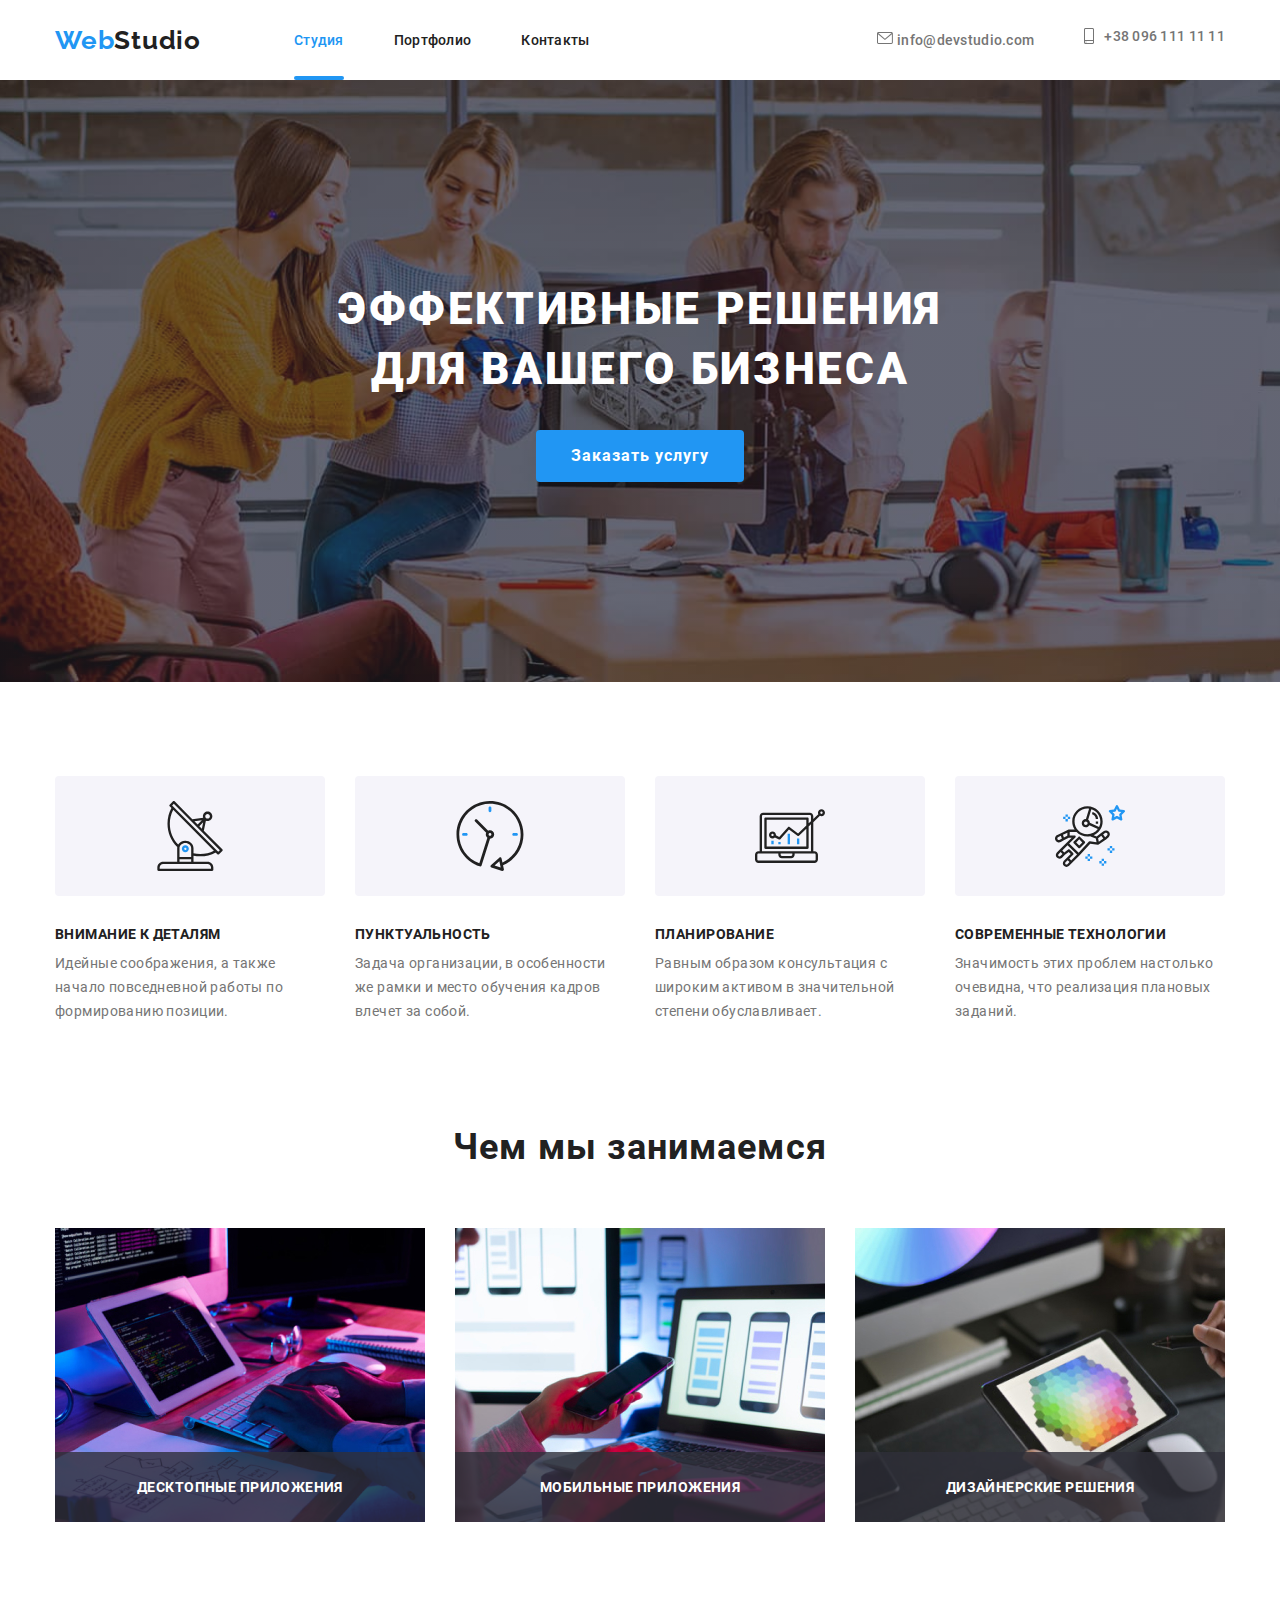
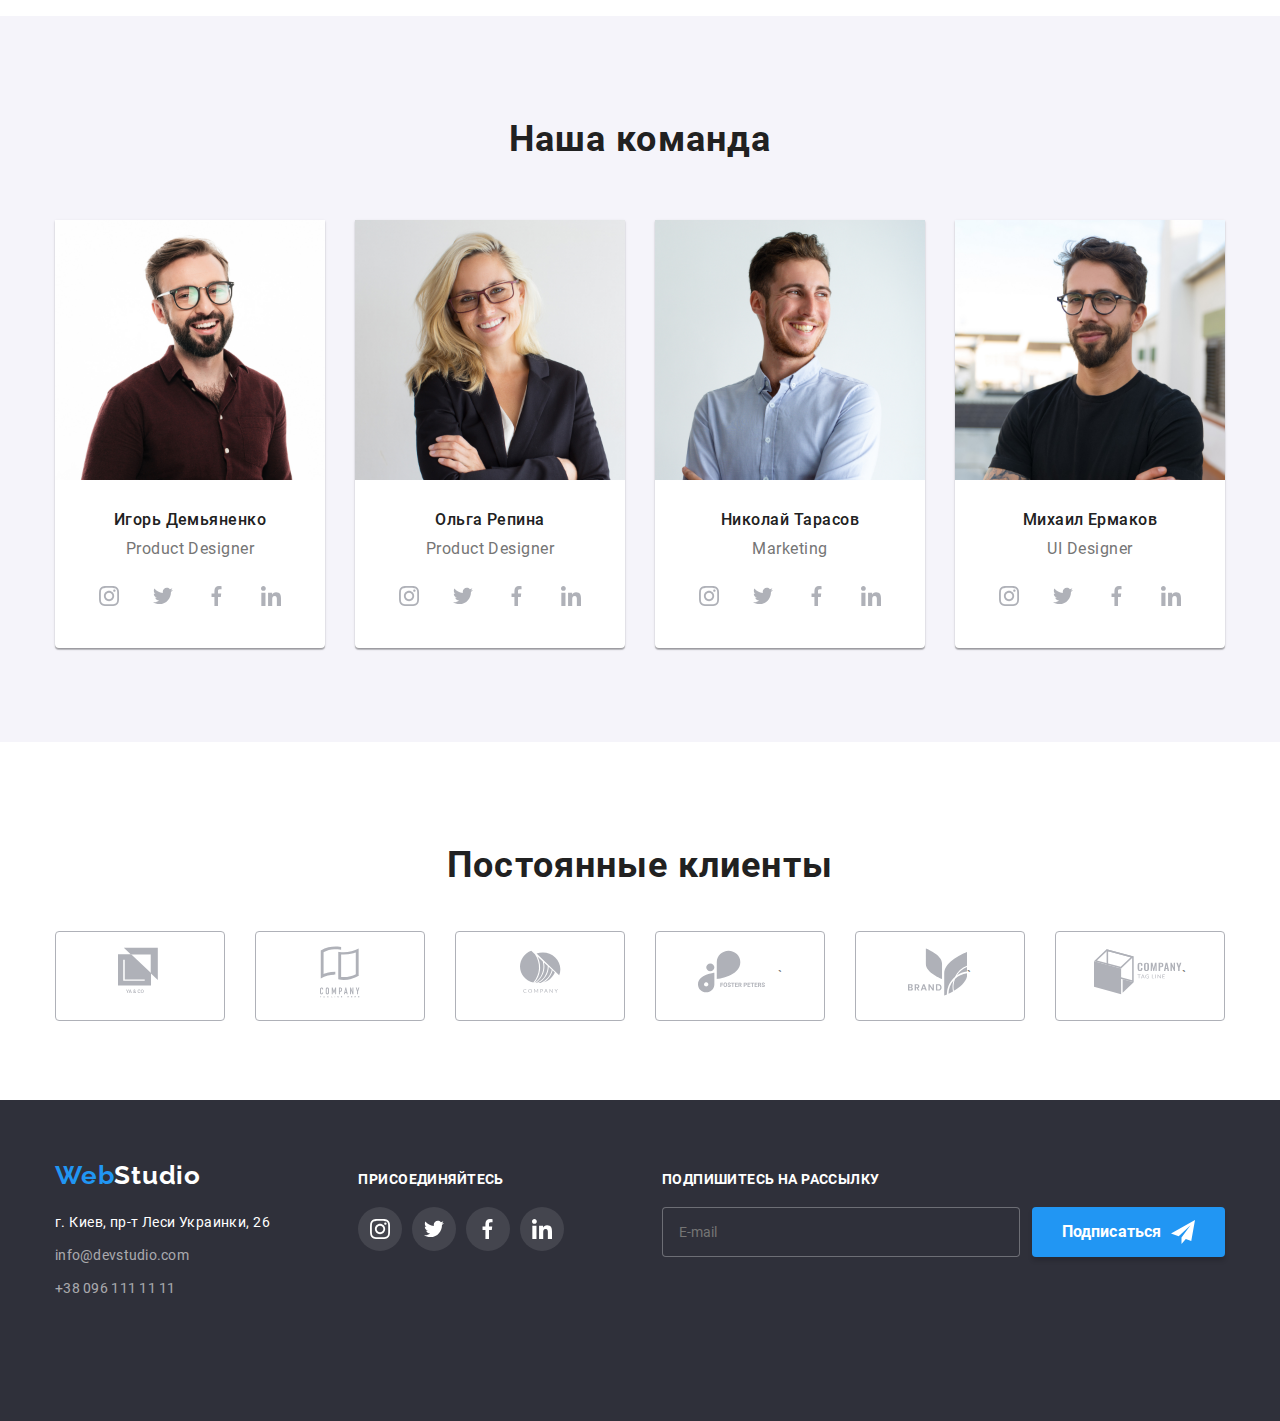
==== commit 575b051a: "Окончательные правки" ====
--- a/index.html
+++ b/index.html
@@ -51,12 +51,12 @@
 
     <main>
         <section class="hero dark-bg ">
-            <!-- <div class="container"> -->
-            <div class="hero-content">
-                <h1 class="title page-title">Эффективные решения для вашего бизнеса</h1>
-                <button class="btn" data-modal-open>Заказать услугу</button>
-
-                <!-- </div> -->
+            <div class="container">
+                <div class="hero-content">
+                    <h1 class="title page-title">Эффективные решения для вашего бизнеса</h1>
+                    <button class="btn" data-modal-open>Заказать услугу</button>
+
+                </div>
 
             </div>
         </section>
--- a/css/main.min.css
+++ b/css/main.min.css
@@ -1,2 +1,2 @@
-@font-face{font-family:"Roboto";font-style:normal;font-weight:400;src:url("../fonts/Roboto/roboto-v20-latin_cyrillic-regular.eot");src:local("Roboto"),local("Roboto-Regular"),url("../fonts/Roboto/roboto-v20-latin_cyrillic-regular.eot?#iefix") format("embedded-opentype"),url("../fonts/Roboto/roboto-v20-latin_cyrillic-regular.woff2") format("woff2"),url("../fonts/Roboto/roboto-v20-latin_cyrillic-regular.woff") format("woff"),url("../fonts/Roboto/roboto-v20-latin_cyrillic-regular.ttf") format("truetype"),url("../fonts/Roboto/roboto-v20-latin_cyrillic-regular.svg#Roboto") format("svg")}@font-face{font-family:"Roboto";font-style:normal;font-weight:500;src:url("../fonts/Roboto/roboto-v20-latin_cyrillic-500.eot");src:local("Roboto Medium"),local("Roboto-Medium"),url("../fonts/Roboto/roboto-v20-latin_cyrillic-500.eot?#iefix") format("embedded-opentype"),url("../fonts/Roboto/roboto-v20-latin_cyrillic-500.woff2") format("woff2"),url("../fonts/Roboto/roboto-v20-latin_cyrillic-500.woff") format("woff"),url("../fonts/Roboto/roboto-v20-latin_cyrillic-500.ttf") format("truetype"),url("../fonts/Roboto/roboto-v20-latin_cyrillic-500.svg#Roboto") format("svg")}@font-face{font-family:"Roboto";font-style:normal;font-weight:700;src:url("../fonts/Roboto/roboto-v20-latin_cyrillic-700.eot");src:local("Roboto Bold"),local("Roboto-Bold"),url("../fonts/Roboto/roboto-v20-latin_cyrillic-700.eot?#iefix") format("embedded-opentype"),url("../fonts/Roboto/roboto-v20-latin_cyrillic-700.woff2") format("woff2"),url("../fonts/Roboto/roboto-v20-latin_cyrillic-700.woff") format("woff"),url("../fonts/Roboto/roboto-v20-latin_cyrillic-700.ttf") format("truetype"),url("../fonts/Roboto/roboto-v20-latin_cyrillic-700.svg#Roboto") format("svg")}@font-face{font-family:"Roboto";font-style:normal;font-weight:900;src:url("../fonts/Roboto/roboto-v20-latin_cyrillic-900.eot");src:local("Roboto Black"),local("Roboto-Black"),url("../fonts/Roboto/roboto-v20-latin_cyrillic-900.eot?#iefix") format("embedded-opentype"),url("../fonts/Roboto/roboto-v20-latin_cyrillic-900.woff2") format("woff2"),url("../fonts/Roboto/roboto-v20-latin_cyrillic-900.woff") format("woff"),url("../fonts/Roboto/roboto-v20-latin_cyrillic-900.ttf") format("truetype"),url("../fonts/Roboto/roboto-v20-latin_cyrillic-900.svg#Roboto") format("svg")}html{box-sizing:border-box}*,::before,::after{box-sizing:inherit}body{font-family:"Roboto", sans-serif;font-size:14px;font-weight:400;line-height:1.714;letter-spacing:.03em;color:#757575}h1,h2,h3,p{margin-top:0;margin-bottom:0}img{display:block;width:100%;height:auto}address{font-style:normal}.container{width:100%;padding-left:15px;padding-right:15px;margin-left:auto;margin-right:auto}@media (min-width: 480px){.container{width:480px}}@media (min-width: 768px){.container{width:768px}}@media (min-width: 1200px){.container{width:1200px}}.title{font-family:inherit;color:#212121}.page-title{font-size:26px;font-weight:900;line-height:1.615;letter-spacing:.06em;margin-bottom:30px;text-transform:uppercase}@media (min-width: 1200px){.page-title{font-size:44px;font-weight:900;line-height:1.363;letter-spacing:.06em}}.item-title{margin-bottom:10px;font-size:16px;font-weight:500;line-height:1.187;letter-spacing:.03em;color:#212121}.list{list-style:none;padding:0;margin:0}.link{color:inherit;text-decoration:none}.link:hover,.link:focus{transition:cubic-bezier(0.4, 0, 0.2, 1);transition-duration:250ms;color:#2196f3}.btn{display:inline-block;background-color:#2196f3;border-radius:4px;padding:10px 34px;min-width:200px;text-align:center;border:1px solid transparent;font-family:inherit;font-size:16px;font-weight:700;line-height:1.875;letter-spacing:.06em;align-items:center;color:#212121}@media (min-width: 768px){.menu{display:flex;margin-left:88px}}@media (min-width: 1200px){.menu{margin-left:93px}}@media (min-width: 768px){.menu-item:not(:last-child){margin-right:50px}}@media screen and (max-width: 767px){.menu-item:not(:last-child){padding-bottom:40px}}.menu-link{display:block;padding-top:0;font-size:18px;font-weight:500;line-height:1.166;letter-spacing:.02em;color:#212121}@media (min-width: 768px){.menu-link{padding-bottom:40px;padding-top:32px;padding-bottom:32px;font-size:14px;font-weight:500;line-height:1.142;letter-spacing:.02em}}.current{color:#2196f3;position:relative;display:inline-block}.current::after{content:"";display:block;width:100%;height:4px;border-radius:2px;background-color:#2196f3;position:absolute;margin-left:auto;margin-right:auto;margin-top:8px}@media (min-width: 768px){.current::after{bottom:0}}.menu-button{display:inline-flex;top:10px;right:10px;margin:0;padding:10px;border:0;text-align:center;background-color:transparent}@media (min-width: 768px){.menu-button{display:none}}.icon-cross{margin-top:12px;padding-bottom:12px}.menu-button .icon-cross{display:none}.menu-button.is-open .icon-cross{display:block}.menu-button.is-open .icon-menu{display:none}.burger-menu.is-open .icon-cross{display:block;fill:#757575}.burger-menu.is-open .icon-cross:hover,.burger-menu.is-open .icon-cross:focus{fill:#2196f3}.menu-button:hover .icon-cross,.menu-button:hover .icon-menu{fill:#2196f3}.menu-container{z-index:1;background-color:#fff;text-align:center}@media screen and (max-width: 767px){.menu-container{display:none;position:absolute;top:100%;width:100%;left:0}.menu-container.is-open{display:block}}@media (min-width: 768px){.menu-container{width:100%}}@media (min-width: 768px){.menu-container{display:flex;justify-content:space-between}}@media screen and (max-width: 1119px) and (min-width: 768px){.menu-container{align-items:center}}.menu-navigation{text-align:center}@media screen and (max-width: 767px){.menu-navigation{margin-bottom:60px;margin-top:60px}}@media screen and (max-width: 1119px){.menu-navigation{width:100%}}.menu-contacts{align-items:center}@media screen and (max-width: 767px){.menu-contacts{margin-bottom:60px}}@media (min-width: 768px){.menu-contacts{display:inline-flex;padding-top:21px;padding-bottom:21px}}@media (min-width: 1200px){.menu-contacts{display:flex}}.logo{display:inline-flex;font-family:"Raleway", sans-serif;font-size:26px;font-weight:700;line-height:1.192;letter-spacing:.03em;color:#212121;text-decoration:none}.logo-accent{color:#2196f3}.social-icons{display:flex;justify-content:center}.social-icons-block{margin-right:122px;margin-left:122px;padding-bottom:24px}@media (min-width: 768px){.social-icons-block{margin-right:74px;margin-left:74px}}@media (min-width: 1200px){.social-icons-block{margin-right:32px;margin-left:32px;padding-bottom:30px}}.social-icons-item:not(:last-child){margin-right:10px}.social-icons-link{display:flex;justify-content:center;align-items:center;width:44px;height:44px;background-color:#fff;border-radius:50%}.social-icons-svg{width:20px;height:20px;fill:#afb1b8}.social-icons-link:hover,.social-icons-link:focus{transition:cubic-bezier(0.4, 0, 0.2, 1);transition-duration:250ms;background-color:#2196f3}.social-icons-link:hover .social-icons-svg,.social-icons-link:focus .social-icons-svg{transition:cubic-bezier(0.4, 0, 0.2, 1);transition-duration:250ms;fill:#fff}@media (min-width: 768px){.contact-list{margin-top:0;text-align:left}}@media (min-width: 1200px){.contact-list{display:flex;margin-left:84px}}@media (min-width: 1200px){.contact-item:not(:last-child){margin-right:50px}}.mail-link,.tel-link{display:inline-flex;font-size:18px;font-weight:500;line-height:1.166;letter-spacing:.02em}@media (min-width: 768px){.mail-link,.tel-link{font-size:12px;font-weight:500;line-height:1.166;letter-spacing:.02em}}@media (min-width: 1200px){.mail-link,.tel-link{font-size:14px;font-weight:500;line-height:1.142;letter-spacing:.02em}}@media screen and (max-widt: 767px){.mail-link:first-child{margin-bottom:16px}}@media screen and (max-width: 1199px){.mail-link:first-child{margin-bottom:10px}}.mail-link .mail-icon{margin-right:4px}@media (min-width: 768px){.mail-link .mail-icon{margin-top:0}}.mail-icon{display:inline-flex;justify-content:center;align-items:center;margin-right:10px;margin-top:auto;margin-bottom:auto;width:16px;height:12px;fill:#757575}.tel-icon{display:inline-flex;justify-content:center;align-items:center;margin-right:10px;margin-top:auto;margin-bottom:auto;width:10px;height:16px;fill:#757575}.contact-item:hover,.contact-item:focus{transition:cubic-bezier(0.4, 0, 0.2, 1);transition-duration:250ms;fill:#2196f3}.contact-item:hover .mail-icon,.contact-item:focus .mail-icon{transition:cubic-bezier(0.4, 0, 0.2, 1);transition-duration:250ms;fill:#2196f3}.contact-item:hover .tel-icon,.contact-item:focus .tel-icon{transition:cubic-bezier(0.4, 0, 0.2, 1);transition-duration:250ms;fill:#2196f3}section{padding-top:60px;padding-bottom:60px}@media (min-width: 1200px){section{padding-top:94px;padding-bottom:94px}}.section.no-padding{padding-top:0}.section-title{margin-bottom:30px;font-size:28px;font-weight:700;line-height:1.178;letter-spacing:.03em;text-align:center}@media (min-width: 1200px){.section-title{margin-bottom:50px;font-size:36px;font-weight:700;line-height:1.666;letter-spacing:.03em;text-align:center}}.header-container{position:relative;display:flex;justify-content:flex-start;align-items:center}.navigation{display:flex;align-items:center;margin-right:auto;justify-content:space-between;width:100%}@media screen and (max-width: 767px){.navigation{height:60px}}.hero{width:100%;text-align:-webkit-center;padding-top:118px;padding-bottom:118px;background-image:linear-gradient(to right, rgba(47,48,58,0.4), rgba(47,48,58,0.4)),url(../img/mobile/hero-mobile.jpg);background-repeat:no-repeat;background-size:cover;background-position:center}@media (min-width: 768px){.hero{padding-left:204px;padding-right:204px;background-image:linear-gradient(to right, rgba(47,48,58,0.4), rgba(47,48,58,0.4)),url(../img/tablet/hero.jpg)}}@media (min-width: 1200px){.hero{padding-top:200px;padding-bottom:200px;padding-left:452px;padding-right:452px;background-image:linear-gradient(to right, rgba(47,48,58,0.4), rgba(47,48,58,0.4)),url(../img/hero.jpg)}}@media screen and (min-device-pixel-ratio: 2), screen and (min-resolution: 192dpi), screen and (min-resolution: 2dppx){.hero{background-image:linear-gradient(to right, rgba(47,48,58,0.4), rgba(47,48,58,0.4)),url(../img/mobile/hero-mobile@2x.jpg)}}@media screen and (min-device-pixel-ratio: 2) and (min-width: 768px), screen and (min-resolution: 192dpi) and (min-width: 768px), screen and (min-resolution: 2dppx) and (min-width: 768px){.hero{background-image:linear-gradient(to right, rgba(47,48,58,0.4), rgba(47,48,58,0.4)),url(../img/tablet/hero@2x.jpg)}}@media screen and (min-device-pixel-ratio: 2) and (min-width: 1200px), screen and (min-resolution: 192dpi) and (min-width: 1200px), screen and (min-resolution: 2dppx) and (min-width: 1200px){.hero{background-image:linear-gradient(to right, rgba(47,48,58,0.4), rgba(47,48,58,0.4)),url(../img/hero@2x.jpg)}}.hero-content{max-width:360px;text-align:center;text-align:center}@media (min-width: 1200px){.hero-content{max-width:696px}}@media screen and (max-width: 1199px) and (min-width: 768px){.special-list{display:flex;flex-wrap:wrap;margin-right:-30px;margin-top:-30px}}@media (min-width: 1200px){.special-list{display:flex;justify-content:center}}@media screen and (max-width: 1199px){.special-item:not(:last-child){margin-bottom:30px}}@media (min-width: 1200px){.special-item:not(:last-child){margin-right:30px}}@media screen and (max-width: 1199px) and (min-width: 768px){.special-item{width:calc((100% - 60px) / 2);margin-right:30px;margin-bottom:30px}.special-item:nth-child(2n){margin-right:0}.special-item:nth-last-child(-n+2){margin-bottom:0}}@media (min-width: 1200px){.special-item{width:270px}}.special-title{margin-bottom:10px;font-size:14px;font-weight:700;line-height:1.142;letter-spacing:.03em;text-transform:uppercase}@media (max-width: 767px){.special-title{text-align:center}}.special-icons-link{display:inline-flex;justify-content:center;align-items:center;width:100%;height:120px;border-radius:4px;border:1px solid transparent;background-color:#f5f4fa;margin-bottom:30px}@media (min-width: 1200px){.special-icons-link{display:flex;justify-content:center;align-items:center;width:270px}}.special-icons-svg{width:70px;height:70px;fill:#afb1b8}@media (min-width: 1200px){.special-icons-svg{width:70px;height:70px}}.work-section{display:none}@media (min-width: 1200px){.work-section{display:block}}.work-list{display:flex;margin-right:-15px;margin-left:-15px}.work-item{flex-basis:calc((100% - 15px) / 3);margin-right:15px;margin-left:15px;position:relative}.work-item-shadowbox{position:absolute;bottom:0;left:0;width:370px;height:70px;background-color:rgba(47,48,58,0.8);display:flex;justify-content:center;align-items:center}.work-item-shadowbox-title{position:absolute;left:0;bottom:0;width:100%;font-size:14px;font-weight:700;line-height:1.142;letter-spacing:.03em;text-transform:uppercase;text-align:center;color:#fff;margin:0;padding:0;padding-top:27px;padding-bottom:27px}.team-section{background-color:#f5f4fa}@media screen and (max-width: 1199px) and (min-width: 768px){.team-list{display:flex;flex-wrap:wrap;margin-right:-30px;margin-top:-30px}}@media (min-width: 1200px){.team-list{display:flex;margin-right:-15px;margin-left:-15px}}.team-item{text-align:center;background-color:#fff;box-shadow:0px 1px 3px rgba(0,0,0,0.12),0px 1px 1px rgba(0,0,0,0.14),0px 2px 1px rgba(0,0,0,0.2);border-radius:0px 0px 4px 4px}@media screen and (max-width: 1199px) and (min-width: 768px){.team-item{width:calc((100% - 60px) / 2);margin-right:30px;margin-bottom:30px}}@media (min-width: 1200px){.team-item{flex-basis:calc((100% - 15px) / 4);margin-right:15px;margin-left:15px}.team-item .team-item:not(:last-child){margin-bottom:30px}}@media screen and (max-width: 1199px) and (min-width: 768px){.team-item:nth-child(n+3){margin-bottom:0}}.team-gallery{display:block;text-align:center;width:100%;margin-bottom:30px}.team-position{margin-bottom:16px;font-size:16px;font-weight:400;line-height:1.187;letter-spacing:.03em;color:#757575}.clients-list{display:flex;flex-wrap:wrap}@media screen and (max-width: 1199px){.clients-list{justify-content:center;margin:-15px}}@media (min-width: 1200px){.clients-list{flex-wrap:nowrap;margin:-15px}}.clients-item{display:inline-flex;align-items:center;justify-content:center;border-radius:4px;border:1px solid #afb1b8;background-color:#fff;margin:15px}@media screen and (max-width: 1199px){.clients-item{height:90px;width:calc((100% - 60px) / 2)}}@media screen and (max-width: 1199px) and (min-width: 768px){.clients-item{width:calc((100% - 90px) / 3)}}@media (min-width: 1200px){.clients-item{width:calc(100% / 6 - 30px);margin:15px;width:170px;height:90px;margin-bottom:0;margin-top:0}}@media screen and (max-width: 767px){.clients-item:nth-child(n+5){margin-bottom:0}}@media screen and (max-width: 1199px) and (min-width: 768px){.clients-item:nth-child(n+4){margin-bottom:0}}.clients-icons-svg{fill:#afb1b8}.clients-icons-link:hover,.clients-icons-link:focus{transition:cubic-bezier(0.4, 0, 0.2, 1);transition-duration:250ms;border:1px solid #2196f3}.clients-icons-link:hover .clients-icons-svg,.clients-icons-link:focus .clients-icons-svg{transition:cubic-bezier(0.4, 0, 0.2, 1);transition-duration:250ms;fill:#2196f3}.footer{display:flex;padding-top:60px;padding-bottom:60px}@media screen and (max-width: 1199px){.footer-container{text-align:center}}@media (max-width: 767px){.footer-container{display:inline-block}}@media screen and (max-width: 1199px) and (min-width: 768px){.footer-container{display:flex;flex-wrap:wrap;justify-content:center}}@media (min-width: 1200px){.footer-container{display:flex;align-items:baseline;justify-content:space-between}}.footer-widget{margin-bottom:60px}@media screen and (max-width: 1199px) and (min-width: 768px){.footer-widget{display:inline-block;flex-basis:calc(100% / 2);margin-bottom:60px}}@media (min-width: 1200px){.footer-widget{width:calc(100% / 3)}}.footer-logo{display:block;margin-bottom:20px}.address{margin:0;margin-bottom:8px}@media (min-width: 1200px){.address{margin-bottom:9px}}.footer-contact-item:not(:last-child){margin-bottom:8px}@media (min-width: 1200px){.footer-contact-item:not(:last-child){margin-bottom:9px}}.join{display:block;margin-bottom:20px;font-size:14px;font-weight:700;line-height:1.142;letter-spacing:.03em;text-transform:uppercase;color:#fff}.social-icons-footer{display:flex}@media screen and (max-width: 1199px){.social-icons-footer{justify-content:center}}.social-icons-link-footer{display:flex;justify-content:center;align-items:center;width:44px;height:44px;background:rgba(255,255,255,0.1);border-radius:50%}.social-icons-link-footer:hover,.social-icons-link-footer:focus{transition:cubic-bezier(0.4, 0, 0.2, 1);transition-duration:250ms;background-color:#2196f3}.social-icons-svg-footer{width:20px;height:20px;fill:#fff}@media screen and (max-width: 1199px) and (min-width: 768px){.footer-widget-form{display:inline-block;width:450px;align-items:center}}.dark-bg{background-color:#2f303a;color:#fff}.dark-bg .page-title,.dark-bg .btn,.dark-bg .logo{color:#fff}.dark-bg .mail-link,.dark-bg .tel-link{font-weight:400;color:rgba(255,255,255,0.6)}@media (min-width: 1200px){.wrap-form{display:flex;align-items:center}}.form-footer{display:block}@media (max-width: 767px){.form-footer{width:100%;margin-bottom:20px}}@media (min-width: 1200px){.form-footer{margin-right:12px}}.input-footer{width:100%;height:50px;border:1px solid rgba(255,255,255,0.3);background-color:#2f303a;border-radius:4px;padding-left:16px;color:rgba(255,255,255,0.6);outline:none}@media (min-width: 1200px){.input-footer{width:358px}}.button-footer{display:inline-flex;align-items:center;cursor:pointer;height:50px;padding-left:30px;padding-right:30px;background:#2196f3;border:0;box-shadow:0px 4px 4px rgba(0,0,0,0.15);border-radius:4px;color:#fff;font-size:16px;font-weight:700;line-height:1.875;letter-spacing:.006em;text-align:center;outline:none}.button-footer::after{content:"";display:inline-block;width:24px;height:24px;margin-left:10px;margin-right:0;background-image:url(../icons/gitignore.svg);background-size:contain;background-repeat:no-repeat}@media (min-width: 1200px){.footer-tablet{display:flex;align-items:baseline;justify-content:space-between}}@media screen and (max-width: 1199px) and (min-width: 768px){.footer-tablet{display:flex;justify-content:center}}@media (min-width: 768px){.footer-container.footer-widget{width:calc(100% / 2)}}.backdrop{position:fixed;top:0;left:0;right:0;bottom:0;width:100%;height:100%;z-index:70;background-color:rgba(0,0,0,0.2);opacity:1;transition:all 250ms cubic-bezier(0.4, 0, 0.2, 1);overflow-y:scroll}.backdrop.is-hidden{visibility:hidden;opacity:0;pointer-events:none}.backdrop.is-hidden .modal-box{transform:translate(-50%, 0) scale(0.2, 0.25)}.modal-box{position:relative;top:50%;left:50%;width:450px;height:609px;padding:40px;margin-top:93px;border-radius:4px;transform:translate(-50%, -50%);background-color:#fff;z-index:50;box-shadow:0px 1px 3px rgba(0,0,0,0.12),0px 1px 1px rgba(0,0,0,0.14),0px 2px 1px rgba(0,0,0,0.2);transform:translate(-50%, -50%) scale(1, 1);transition:all 250ms cubic-bezier(0.4, 0, 0.2, 1)}@media (min-width: 768px){.modal-box{margin-top:208px}}@media (min-width: 1200px){.modal-box{margin-top:221px;width:528px;height:581px}}.btn-close{display:flex;justify-content:center;align-items:center;position:absolute;top:8px;right:8px;width:30px;height:30px;border:1px solid rgba(0,0,0,0.1);box-sizing:border-box;background-color:#fff;border-radius:50%;padding:0;align-items:center}.modal-icon-svg{width:18px;height:18px;transition:all 250ms cubic-bezier(0.4, 0, 0.2, 1)}.btn-close:hover .modal-icon-svg,.btn-close:focus s.modal-icon-svgvg{fill:#2196f3}.modal-title{margin-top:0;margin-bottom:12px;color:#212121;font-size:20px;font-weight:700;line-height:1.15;letter-spacing:.03em;text-align:center}.modal-input-group{position:relative;margin-bottom:10px}.modal-input-group label{display:block;color:#757575;font-size:12px;font-weight:400;line-height:1.15;letter-spacing:.01em}.modal-input-group input,.modal-input-group textarea{width:100%;border:1px solid rgba(33,33,33,0.2);border-radius:4px;color:rgba(117,117,117,0.5);transition:all 250ms cubic-bezier(0.4, 0, 0.2, 1)}.modal-input-group input{height:40px;padding-left:42px}.modal-input-group textarea{min-width:100%;max-width:100%;min-height:120px;padding:12px 16px;color:rgba(117,117,117,0.5);font-size:14px;font-weight:400;line-height:1.142;letter-spacing:.01em;resize:none}.modal-input-group input:hover,.modal-input-group input:focus,.modal-input-group textarea:hover,.modal-input-group textarea:focus{outline:#2196f3 auto 1px;border:1px solid #2196f3}.modal-input-group input:hover+.modal-input-ico svg,.modal-input-group input:focus+.modal-input-ico svg{fill:#2196f3}.modal-input-group textarea::placeholder{color:rgba(117,117,117,0.5);font-size:14px;font-weight:400;line-height:1.142;letter-spacing:.01em}.modal-input-ico{position:absolute;top:25px;left:15px;display:flex;justify-content:center;align-items:center;width:18px;height:18px}.modal-input-ico svg{transition:cubic-bezier(0.4, 0, 0.2, 1);transition-duration:250ms}.modal-agree{display:flex;justify-content:center;align-items:center;margin-bottom:30px;color:#757575;font-size:12px;font-weight:400;line-height:1.166;letter-spacing:.03em}@media (min-width: 1200px){.modal-agree{font-size:14px;font-weight:400;line-height:1.71;letter-spacing:.03em}}.modal-agree a{color:#2196f3;text-decoration:underline}.modal-agree input[type="checkbox"]{opacity:0;position:absolute;width:1px;height:1px;margin:-1px;border:0;padding:0;clip:rect(0 0 0 0);overflow:hidden}.modal-agree label{display:flex;justify-content:center;align-items:center}.modal-agree label::before{content:"";width:16px;height:15px;margin-right:10px}.modal-agree input[type="checkbox"]+label::before{background:url("../icons/checked.svg")}.modal-agree input[type="checkbox"]:checked+label::before{background-image:url("../icons/checkedbox.svg");background-color:#2196f3;border-radius:2px;background-position:center;background-repeat:no-repeat}.modal-btn-send{display:block;width:200px;margin:0 auto;padding:10px 0;background:#2196f3;border:1px solid transparent;box-shadow:0px 4px 4px rgba(0,0,0,0.15);border-radius:4px;font-size:16px;font-weight:700;line-height:1.875;letter-spacing:.06em;color:#ffffff;transition:cubic-bezier(0.4, 0, 0.2, 1);transition-duration:250ms}.modal-btn-send:hover,.modal-btn-send:focus{background:#188ce8;outline:none;filter:drop-shadow(0px 4px 4px rgba(0,0,0,0.25))}
+@font-face{font-family:"Roboto";font-style:normal;font-weight:400;src:url("../fonts/Roboto/roboto-v20-latin_cyrillic-regular.eot");src:local("Roboto"),local("Roboto-Regular"),url("../fonts/Roboto/roboto-v20-latin_cyrillic-regular.eot?#iefix") format("embedded-opentype"),url("../fonts/Roboto/roboto-v20-latin_cyrillic-regular.woff2") format("woff2"),url("../fonts/Roboto/roboto-v20-latin_cyrillic-regular.woff") format("woff"),url("../fonts/Roboto/roboto-v20-latin_cyrillic-regular.ttf") format("truetype"),url("../fonts/Roboto/roboto-v20-latin_cyrillic-regular.svg#Roboto") format("svg")}@font-face{font-family:"Roboto";font-style:normal;font-weight:500;src:url("../fonts/Roboto/roboto-v20-latin_cyrillic-500.eot");src:local("Roboto Medium"),local("Roboto-Medium"),url("../fonts/Roboto/roboto-v20-latin_cyrillic-500.eot?#iefix") format("embedded-opentype"),url("../fonts/Roboto/roboto-v20-latin_cyrillic-500.woff2") format("woff2"),url("../fonts/Roboto/roboto-v20-latin_cyrillic-500.woff") format("woff"),url("../fonts/Roboto/roboto-v20-latin_cyrillic-500.ttf") format("truetype"),url("../fonts/Roboto/roboto-v20-latin_cyrillic-500.svg#Roboto") format("svg")}@font-face{font-family:"Roboto";font-style:normal;font-weight:700;src:url("../fonts/Roboto/roboto-v20-latin_cyrillic-700.eot");src:local("Roboto Bold"),local("Roboto-Bold"),url("../fonts/Roboto/roboto-v20-latin_cyrillic-700.eot?#iefix") format("embedded-opentype"),url("../fonts/Roboto/roboto-v20-latin_cyrillic-700.woff2") format("woff2"),url("../fonts/Roboto/roboto-v20-latin_cyrillic-700.woff") format("woff"),url("../fonts/Roboto/roboto-v20-latin_cyrillic-700.ttf") format("truetype"),url("../fonts/Roboto/roboto-v20-latin_cyrillic-700.svg#Roboto") format("svg")}@font-face{font-family:"Roboto";font-style:normal;font-weight:900;src:url("../fonts/Roboto/roboto-v20-latin_cyrillic-900.eot");src:local("Roboto Black"),local("Roboto-Black"),url("../fonts/Roboto/roboto-v20-latin_cyrillic-900.eot?#iefix") format("embedded-opentype"),url("../fonts/Roboto/roboto-v20-latin_cyrillic-900.woff2") format("woff2"),url("../fonts/Roboto/roboto-v20-latin_cyrillic-900.woff") format("woff"),url("../fonts/Roboto/roboto-v20-latin_cyrillic-900.ttf") format("truetype"),url("../fonts/Roboto/roboto-v20-latin_cyrillic-900.svg#Roboto") format("svg")}html{box-sizing:border-box}*,::before,::after{box-sizing:inherit}body{font-family:"Roboto", sans-serif;font-size:14px;font-weight:400;line-height:1.714;letter-spacing:.03em;color:#757575}h1,h2,h3,p{margin-top:0;margin-bottom:0}img{display:block;width:100%;height:auto}address{font-style:normal}.container{width:100%;padding-left:15px;padding-right:15px;margin-left:auto;margin-right:auto}@media (min-width: 480px){.container{width:480px}}@media (min-width: 768px){.container{width:768px}}@media (min-width: 1200px){.container{width:1200px}}.title{font-family:inherit;color:#212121}.page-title{font-size:26px;font-weight:900;line-height:1.615;letter-spacing:.06em;margin-bottom:30px;text-transform:uppercase}@media (min-width: 1200px){.page-title{font-size:44px;font-weight:900;line-height:1.363;letter-spacing:.06em}}.item-title{margin-bottom:10px;font-size:16px;font-weight:500;line-height:1.187;letter-spacing:.03em;color:#212121}.list{list-style:none;padding:0;margin:0}.link{color:inherit;text-decoration:none}.link:hover,.link:focus{transition:cubic-bezier(0.4, 0, 0.2, 1);transition-duration:250ms;color:#2196f3}.btn{display:inline-block;background-color:#2196f3;border-radius:4px;padding:10px 34px;min-width:200px;text-align:center;border:1px solid transparent;font-family:inherit;font-size:16px;font-weight:700;line-height:1.875;letter-spacing:.06em;align-items:center;color:#212121}@media (min-width: 768px){.menu{display:flex;margin-left:88px}}@media (min-width: 1200px){.menu{margin-left:93px}}@media (min-width: 768px){.menu-item:not(:last-child){margin-right:50px}}@media screen and (max-width: 767px){.menu-item:not(:last-child){padding-bottom:40px}}.menu-link{display:block;padding-top:0;font-size:18px;font-weight:500;line-height:1.166;letter-spacing:.02em;color:#212121}@media (min-width: 768px){.menu-link{padding-bottom:40px;padding-top:32px;padding-bottom:32px;font-size:14px;font-weight:500;line-height:1.142;letter-spacing:.02em}}.current{color:#2196f3;position:relative;display:inline-block}.current::after{content:"";display:block;width:100%;height:4px;border-radius:2px;background-color:#2196f3;position:absolute;margin-left:auto;margin-right:auto;margin-top:8px}@media (min-width: 768px){.current::after{bottom:0}}.menu-button{display:inline-flex;top:10px;right:10px;margin:0;padding:10px;border:0;text-align:center;background-color:transparent}@media (min-width: 768px){.menu-button{display:none}}.icon-cross{margin-top:12px;padding-bottom:12px}.menu-button .icon-cross{display:none}.menu-button.is-open .icon-cross{display:block}.menu-button.is-open .icon-menu{display:none}.burger-menu.is-open .icon-cross{display:block;fill:#757575}.burger-menu.is-open .icon-cross:hover,.burger-menu.is-open .icon-cross:focus{fill:#2196f3}.menu-button:hover .icon-cross,.menu-button:hover .icon-menu{fill:#2196f3}.menu-container{z-index:1;background-color:#fff;text-align:center}@media screen and (max-width: 767px){.menu-container{display:none;position:absolute;top:100%;width:100%;left:0}.menu-container.is-open{display:block}}@media (min-width: 768px){.menu-container{width:100%}}@media (min-width: 768px){.menu-container{display:flex;justify-content:space-between}}@media screen and (max-width: 1119px) and (min-width: 768px){.menu-container{align-items:center}}.menu-navigation{text-align:center}@media screen and (max-width: 767px){.menu-navigation{margin-bottom:60px;margin-top:60px}}@media screen and (max-width: 1119px){.menu-navigation{width:100%}}.menu-contacts{align-items:center}@media screen and (max-width: 767px){.menu-contacts{margin-bottom:60px}}@media (min-width: 768px){.menu-contacts{display:inline-flex;padding-top:21px;padding-bottom:21px}}@media (min-width: 1200px){.menu-contacts{display:flex}}.logo{display:inline-flex;font-family:"Raleway", sans-serif;font-size:26px;font-weight:700;line-height:1.192;letter-spacing:.03em;color:#212121;text-decoration:none}.logo-accent{color:#2196f3}.social-icons{display:flex;justify-content:center}.social-icons-block{margin-right:122px;margin-left:122px;padding-bottom:24px}@media (min-width: 768px){.social-icons-block{margin-right:74px;margin-left:74px}}@media (min-width: 1200px){.social-icons-block{margin-right:32px;margin-left:32px;padding-bottom:30px}}.social-icons-item:not(:last-child){margin-right:10px}.social-icons-link{display:flex;justify-content:center;align-items:center;width:44px;height:44px;background-color:#fff;border-radius:50%}.social-icons-svg{width:20px;height:20px;fill:#afb1b8}.social-icons-link:hover,.social-icons-link:focus{transition:cubic-bezier(0.4, 0, 0.2, 1);transition-duration:250ms;background-color:#2196f3}.social-icons-link:hover .social-icons-svg,.social-icons-link:focus .social-icons-svg{transition:cubic-bezier(0.4, 0, 0.2, 1);transition-duration:250ms;fill:#fff}@media (min-width: 768px){.contact-list{margin-top:0;text-align:left}}@media (min-width: 1200px){.contact-list{display:flex;margin-left:84px}}@media (min-width: 1200px){.contact-item:not(:last-child){margin-right:50px}}.mail-link,.tel-link{display:inline-flex;font-size:18px;font-weight:500;line-height:1.166;letter-spacing:.02em}@media (min-width: 768px){.mail-link,.tel-link{font-size:12px;font-weight:500;line-height:1.166;letter-spacing:.02em}}@media (min-width: 1200px){.mail-link,.tel-link{font-size:14px;font-weight:500;line-height:1.142;letter-spacing:.02em}}@media screen and (max-widt: 767px){.mail-link:first-child{margin-bottom:16px}}@media screen and (max-width: 1199px){.mail-link:first-child{margin-bottom:10px}}.mail-link .mail-icon{margin-right:4px}@media (min-width: 768px){.mail-link .mail-icon{margin-top:0}}.mail-icon{display:inline-flex;justify-content:center;align-items:center;margin-right:10px;margin-top:auto;margin-bottom:auto;width:16px;height:12px;fill:#757575}.tel-icon{display:inline-flex;justify-content:center;align-items:center;margin-right:10px;margin-top:auto;margin-bottom:auto;width:10px;height:16px;fill:#757575}.contact-item:hover,.contact-item:focus{transition:cubic-bezier(0.4, 0, 0.2, 1);transition-duration:250ms;fill:#2196f3}.contact-item:hover .mail-icon,.contact-item:focus .mail-icon{transition:cubic-bezier(0.4, 0, 0.2, 1);transition-duration:250ms;fill:#2196f3}.contact-item:hover .tel-icon,.contact-item:focus .tel-icon{transition:cubic-bezier(0.4, 0, 0.2, 1);transition-duration:250ms;fill:#2196f3}section{padding-top:60px;padding-bottom:60px}@media (min-width: 1200px){section{padding-top:94px;padding-bottom:94px}}.section.no-padding{padding-top:0}.section-title{margin-bottom:30px;font-size:28px;font-weight:700;line-height:1.178;letter-spacing:.03em;text-align:center}@media (min-width: 1200px){.section-title{margin-bottom:50px;font-size:36px;font-weight:700;line-height:1.666;letter-spacing:.03em;text-align:center}}.header-container{position:relative;display:flex;justify-content:flex-start;align-items:center}.navigation{display:flex;align-items:center;margin-right:auto;justify-content:space-between;width:100%}@media screen and (max-width: 767px){.navigation{height:60px}}.hero{width:100%;text-align:-webkit-center;padding-top:118px;padding-bottom:118px;background-image:linear-gradient(to right, rgba(47,48,58,0.4), rgba(47,48,58,0.4)),url(../img/mobile/hero-mobile.jpg);background-repeat:no-repeat;background-size:cover;background-position:center}@media (min-width: 768px){.hero{background-image:linear-gradient(to right, rgba(47,48,58,0.4), rgba(47,48,58,0.4)),url(../img/tablet/hero.jpg)}}@media (min-width: 1200px){.hero{padding-top:200px;padding-bottom:200px;background-image:linear-gradient(to right, rgba(47,48,58,0.4), rgba(47,48,58,0.4)),url(../img/hero.jpg)}}@media screen and (min-device-pixel-ratio: 2), screen and (min-resolution: 192dpi), screen and (min-resolution: 2dppx){.hero{background-image:linear-gradient(to right, rgba(47,48,58,0.4), rgba(47,48,58,0.4)),url(../img/mobile/hero-mobile@2x.jpg)}}@media screen and (min-device-pixel-ratio: 2) and (min-width: 768px), screen and (min-resolution: 192dpi) and (min-width: 768px), screen and (min-resolution: 2dppx) and (min-width: 768px){.hero{background-image:linear-gradient(to right, rgba(47,48,58,0.4), rgba(47,48,58,0.4)),url(../img/tablet/hero@2x.jpg)}}@media screen and (min-device-pixel-ratio: 2) and (min-width: 1200px), screen and (min-resolution: 192dpi) and (min-width: 1200px), screen and (min-resolution: 2dppx) and (min-width: 1200px){.hero{background-image:linear-gradient(to right, rgba(47,48,58,0.4), rgba(47,48,58,0.4)),url(../img/hero@2x.jpg)}}.hero-content{max-width:360px;text-align:center;text-align:center}@media (min-width: 1200px){.hero-content{max-width:696px}}@media screen and (max-width: 1199px) and (min-width: 768px){.special-list{display:flex;flex-wrap:wrap;margin-right:-30px;margin-top:-30px}}@media (min-width: 1200px){.special-list{display:flex;justify-content:center}}@media screen and (max-width: 1199px){.special-item:not(:last-child){margin-bottom:30px}}@media (min-width: 1200px){.special-item:not(:last-child){margin-right:30px}}@media screen and (max-width: 1199px) and (min-width: 768px){.special-item{width:calc((100% - 60px) / 2);margin-right:30px;margin-bottom:30px}.special-item:nth-child(2n){margin-right:0}.special-item:nth-last-child(-n+2){margin-bottom:0}}@media (min-width: 1200px){.special-item{width:270px}}.special-title{margin-bottom:10px;font-size:14px;font-weight:700;line-height:1.142;letter-spacing:.03em;text-transform:uppercase}@media (max-width: 767px){.special-title{text-align:center}}.special-icons-link{display:inline-flex;justify-content:center;align-items:center;width:100%;height:120px;border-radius:4px;border:1px solid transparent;background-color:#f5f4fa;margin-bottom:30px}@media (min-width: 1200px){.special-icons-link{display:flex;justify-content:center;align-items:center;width:270px}}.special-icons-svg{width:70px;height:70px;fill:#afb1b8}@media (min-width: 1200px){.special-icons-svg{width:70px;height:70px}}.work-section{display:none}@media (min-width: 1200px){.work-section{display:block}}.work-list{display:flex;margin-right:-15px;margin-left:-15px}.work-item{flex-basis:calc((100% - 15px) / 3);margin-right:15px;margin-left:15px;position:relative}.work-item-shadowbox{position:absolute;bottom:0;left:0;width:370px;height:70px;background-color:rgba(47,48,58,0.8);display:flex;justify-content:center;align-items:center}.work-item-shadowbox-title{position:absolute;left:0;bottom:0;width:100%;font-size:14px;font-weight:700;line-height:1.142;letter-spacing:.03em;text-transform:uppercase;text-align:center;color:#fff;margin:0;padding:0;padding-top:27px;padding-bottom:27px}.team-section{background-color:#f5f4fa}@media screen and (max-width: 1199px) and (min-width: 768px){.team-list{display:flex;flex-wrap:wrap;margin-right:-30px;margin-top:-30px}}@media (min-width: 1200px){.team-list{display:flex;margin-right:-15px;margin-left:-15px}}.team-item{text-align:center;background-color:#fff;box-shadow:0px 1px 3px rgba(0,0,0,0.12),0px 1px 1px rgba(0,0,0,0.14),0px 2px 1px rgba(0,0,0,0.2);border-radius:0px 0px 4px 4px}@media screen and (max-width: 1199px) and (min-width: 768px){.team-item{width:calc((100% - 60px) / 2);margin-right:30px;margin-bottom:30px}}@media (min-width: 1200px){.team-item{flex-basis:calc((100% - 15px) / 4);margin-right:15px;margin-left:15px}.team-item .team-item:not(:last-child){margin-bottom:30px}}@media screen and (max-width: 1199px) and (min-width: 768px){.team-item:nth-child(n+3){margin-bottom:0}}.team-gallery{display:block;text-align:center;width:100%;margin-bottom:30px}.team-position{margin-bottom:16px;font-size:16px;font-weight:400;line-height:1.187;letter-spacing:.03em;color:#757575}.clients-list{display:flex;flex-wrap:wrap}@media screen and (max-width: 1199px){.clients-list{justify-content:center;margin:-15px}}@media (min-width: 1200px){.clients-list{flex-wrap:nowrap;margin:-15px}}.clients-item{display:inline-flex;align-items:center;justify-content:center;border-radius:4px;border:1px solid #afb1b8;background-color:#fff;margin:15px}@media screen and (max-width: 1199px){.clients-item{height:90px;width:calc((100% - 60px) / 2)}}@media screen and (max-width: 1199px) and (min-width: 768px){.clients-item{width:calc((100% - 90px) / 3)}}@media (min-width: 1200px){.clients-item{width:calc(100% / 6 - 30px);margin:15px;width:170px;height:90px;margin-bottom:0;margin-top:0}}@media screen and (max-width: 767px){.clients-item:nth-child(n+5){margin-bottom:0}}@media screen and (max-width: 1199px) and (min-width: 768px){.clients-item:nth-child(n+4){margin-bottom:0}}.clients-icons-svg{fill:#afb1b8}.clients-icons-link:hover,.clients-icons-link:focus{transition:cubic-bezier(0.4, 0, 0.2, 1);transition-duration:250ms;border:1px solid #2196f3}.clients-icons-link:hover .clients-icons-svg,.clients-icons-link:focus .clients-icons-svg{transition:cubic-bezier(0.4, 0, 0.2, 1);transition-duration:250ms;fill:#2196f3}.footer{display:flex;padding-top:60px;padding-bottom:60px}@media screen and (max-width: 1199px){.footer-container{text-align:center}}@media (max-width: 767px){.footer-container{display:inline-block}}@media screen and (max-width: 1199px) and (min-width: 768px){.footer-container{display:flex;flex-wrap:wrap;justify-content:center}}@media (min-width: 1200px){.footer-container{display:flex;align-items:baseline;justify-content:space-between}}.footer-widget{margin-bottom:60px}@media screen and (max-width: 1199px) and (min-width: 768px){.footer-widget{display:inline-block;flex-basis:calc(100% / 2);margin-bottom:60px}}@media (min-width: 1200px){.footer-widget{width:calc(100% / 3)}}.footer-logo{display:block;margin-bottom:20px}.address{margin:0;margin-bottom:8px}@media (min-width: 1200px){.address{margin-bottom:9px}}.footer-contact-item:not(:last-child){margin-bottom:8px}@media (min-width: 1200px){.footer-contact-item:not(:last-child){margin-bottom:9px}}.join{display:block;margin-bottom:20px;font-size:14px;font-weight:700;line-height:1.142;letter-spacing:.03em;text-transform:uppercase;color:#fff}.social-icons-footer{display:flex}@media screen and (max-width: 1199px){.social-icons-footer{justify-content:center}}.social-icons-link-footer{display:flex;justify-content:center;align-items:center;width:44px;height:44px;background:rgba(255,255,255,0.1);border-radius:50%}.social-icons-link-footer:hover,.social-icons-link-footer:focus{transition:cubic-bezier(0.4, 0, 0.2, 1);transition-duration:250ms;background-color:#2196f3}.social-icons-svg-footer{width:20px;height:20px;fill:#fff}@media screen and (max-width: 1199px) and (min-width: 768px){.footer-widget-form{display:inline-block;width:450px;align-items:center}}.dark-bg{background-color:#2f303a;color:#fff}.dark-bg .page-title,.dark-bg .btn,.dark-bg .logo{color:#fff}.dark-bg .mail-link,.dark-bg .tel-link{font-weight:400;color:rgba(255,255,255,0.6)}@media (min-width: 1200px){.wrap-form{display:flex;align-items:center}}.form-footer{display:block}@media (max-width: 767px){.form-footer{width:100%;margin-bottom:20px}}@media (min-width: 1200px){.form-footer{margin-right:12px}}.input-footer{width:100%;height:50px;border:1px solid rgba(255,255,255,0.3);background-color:#2f303a;border-radius:4px;padding-left:16px;color:rgba(255,255,255,0.6);outline:none}@media (min-width: 1200px){.input-footer{width:358px}}.button-footer{display:inline-flex;align-items:center;cursor:pointer;height:50px;padding-left:30px;padding-right:30px;background:#2196f3;border:0;box-shadow:0px 4px 4px rgba(0,0,0,0.15);border-radius:4px;color:#fff;font-size:16px;font-weight:700;line-height:1.875;letter-spacing:.006em;text-align:center;outline:none}.button-footer::after{content:"";display:inline-block;width:24px;height:24px;margin-left:10px;margin-right:0;background-image:url(../icons/gitignore.svg);background-size:contain;background-repeat:no-repeat}@media (min-width: 1200px){.footer-tablet{display:flex;align-items:baseline;justify-content:space-between}}@media screen and (max-width: 1199px) and (min-width: 768px){.footer-tablet{display:flex;justify-content:center}}@media (min-width: 768px){.footer-container.footer-widget{width:calc(100% / 2)}}.backdrop{position:fixed;top:0;left:0;right:0;bottom:0;width:100%;height:100%;z-index:70;background-color:rgba(0,0,0,0.2);opacity:1;transition:all 250ms cubic-bezier(0.4, 0, 0.2, 1);overflow-y:scroll}.backdrop.is-hidden{visibility:hidden;opacity:0;pointer-events:none}.backdrop.is-hidden .modal-box{transform:translate(-50%, 0) scale(0.2, 0.25)}.modal-box{position:relative;top:50%;left:50%;width:450px;height:609px;padding:40px;margin-top:93px;border-radius:4px;transform:translate(-50%, -50%);background-color:#fff;z-index:50;box-shadow:0px 1px 3px rgba(0,0,0,0.12),0px 1px 1px rgba(0,0,0,0.14),0px 2px 1px rgba(0,0,0,0.2);transform:translate(-50%, -50%) scale(1, 1);transition:all 250ms cubic-bezier(0.4, 0, 0.2, 1)}@media (min-width: 768px){.modal-box{margin-top:208px}}@media (min-width: 1200px){.modal-box{margin-top:221px;width:528px;height:581px}}.btn-close{display:flex;justify-content:center;align-items:center;position:absolute;top:8px;right:8px;width:30px;height:30px;border:1px solid rgba(0,0,0,0.1);box-sizing:border-box;background-color:#fff;border-radius:50%;padding:0;align-items:center}.modal-icon-svg{width:18px;height:18px;transition:all 250ms cubic-bezier(0.4, 0, 0.2, 1)}.btn-close:hover .modal-icon-svg,.btn-close:focus s.modal-icon-svgvg{fill:#2196f3}.modal-title{margin-top:0;margin-bottom:12px;color:#212121;font-size:20px;font-weight:700;line-height:1.15;letter-spacing:.03em;text-align:center}.modal-input-group{position:relative;margin-bottom:10px}.modal-input-group label{display:block;color:#757575;font-size:12px;font-weight:400;line-height:1.15;letter-spacing:.01em}.modal-input-group input,.modal-input-group textarea{width:100%;border:1px solid rgba(33,33,33,0.2);border-radius:4px;color:rgba(117,117,117,0.5);transition:all 250ms cubic-bezier(0.4, 0, 0.2, 1)}.modal-input-group input{height:40px;padding-left:42px}.modal-input-group textarea{min-width:100%;max-width:100%;min-height:120px;padding:12px 16px;color:rgba(117,117,117,0.5);font-size:14px;font-weight:400;line-height:1.142;letter-spacing:.01em;resize:none}.modal-input-group input:hover,.modal-input-group input:focus,.modal-input-group textarea:hover,.modal-input-group textarea:focus{outline:#2196f3 auto 1px;border:1px solid #2196f3}.modal-input-group input:hover+.modal-input-ico svg,.modal-input-group input:focus+.modal-input-ico svg{fill:#2196f3}.modal-input-group textarea::placeholder{color:rgba(117,117,117,0.5);font-size:14px;font-weight:400;line-height:1.142;letter-spacing:.01em}.modal-input-ico{position:absolute;top:25px;left:15px;display:flex;justify-content:center;align-items:center;width:18px;height:18px}.modal-input-ico svg{transition:cubic-bezier(0.4, 0, 0.2, 1);transition-duration:250ms}.modal-agree{display:flex;justify-content:center;align-items:center;margin-bottom:30px;color:#757575;font-size:12px;font-weight:400;line-height:1.166;letter-spacing:.03em}@media (min-width: 1200px){.modal-agree{font-size:14px;font-weight:400;line-height:1.71;letter-spacing:.03em}}.modal-agree a{color:#2196f3;text-decoration:underline}.modal-agree input[type="checkbox"]{opacity:0;position:absolute;width:1px;height:1px;margin:-1px;border:0;padding:0;clip:rect(0 0 0 0);overflow:hidden}.modal-agree label{display:flex;justify-content:center;align-items:center}.modal-agree label::before{content:"";width:16px;height:15px;margin-right:10px}.modal-agree input[type="checkbox"]+label::before{background:url("../icons/checked.svg")}.modal-agree input[type="checkbox"]:checked+label::before{background-image:url("../icons/checkedbox.svg");background-color:#2196f3;border-radius:2px;background-position:center;background-repeat:no-repeat}.modal-btn-send{display:block;width:200px;margin:0 auto;padding:10px 0;background:#2196f3;border:1px solid transparent;box-shadow:0px 4px 4px rgba(0,0,0,0.15);border-radius:4px;font-size:16px;font-weight:700;line-height:1.875;letter-spacing:.06em;color:#ffffff;transition:cubic-bezier(0.4, 0, 0.2, 1);transition-duration:250ms}.modal-btn-send:hover,.modal-btn-send:focus{background:#188ce8;outline:none;filter:drop-shadow(0px 4px 4px rgba(0,0,0,0.25))}
 /*# sourceMappingURL=main.min.css.map */